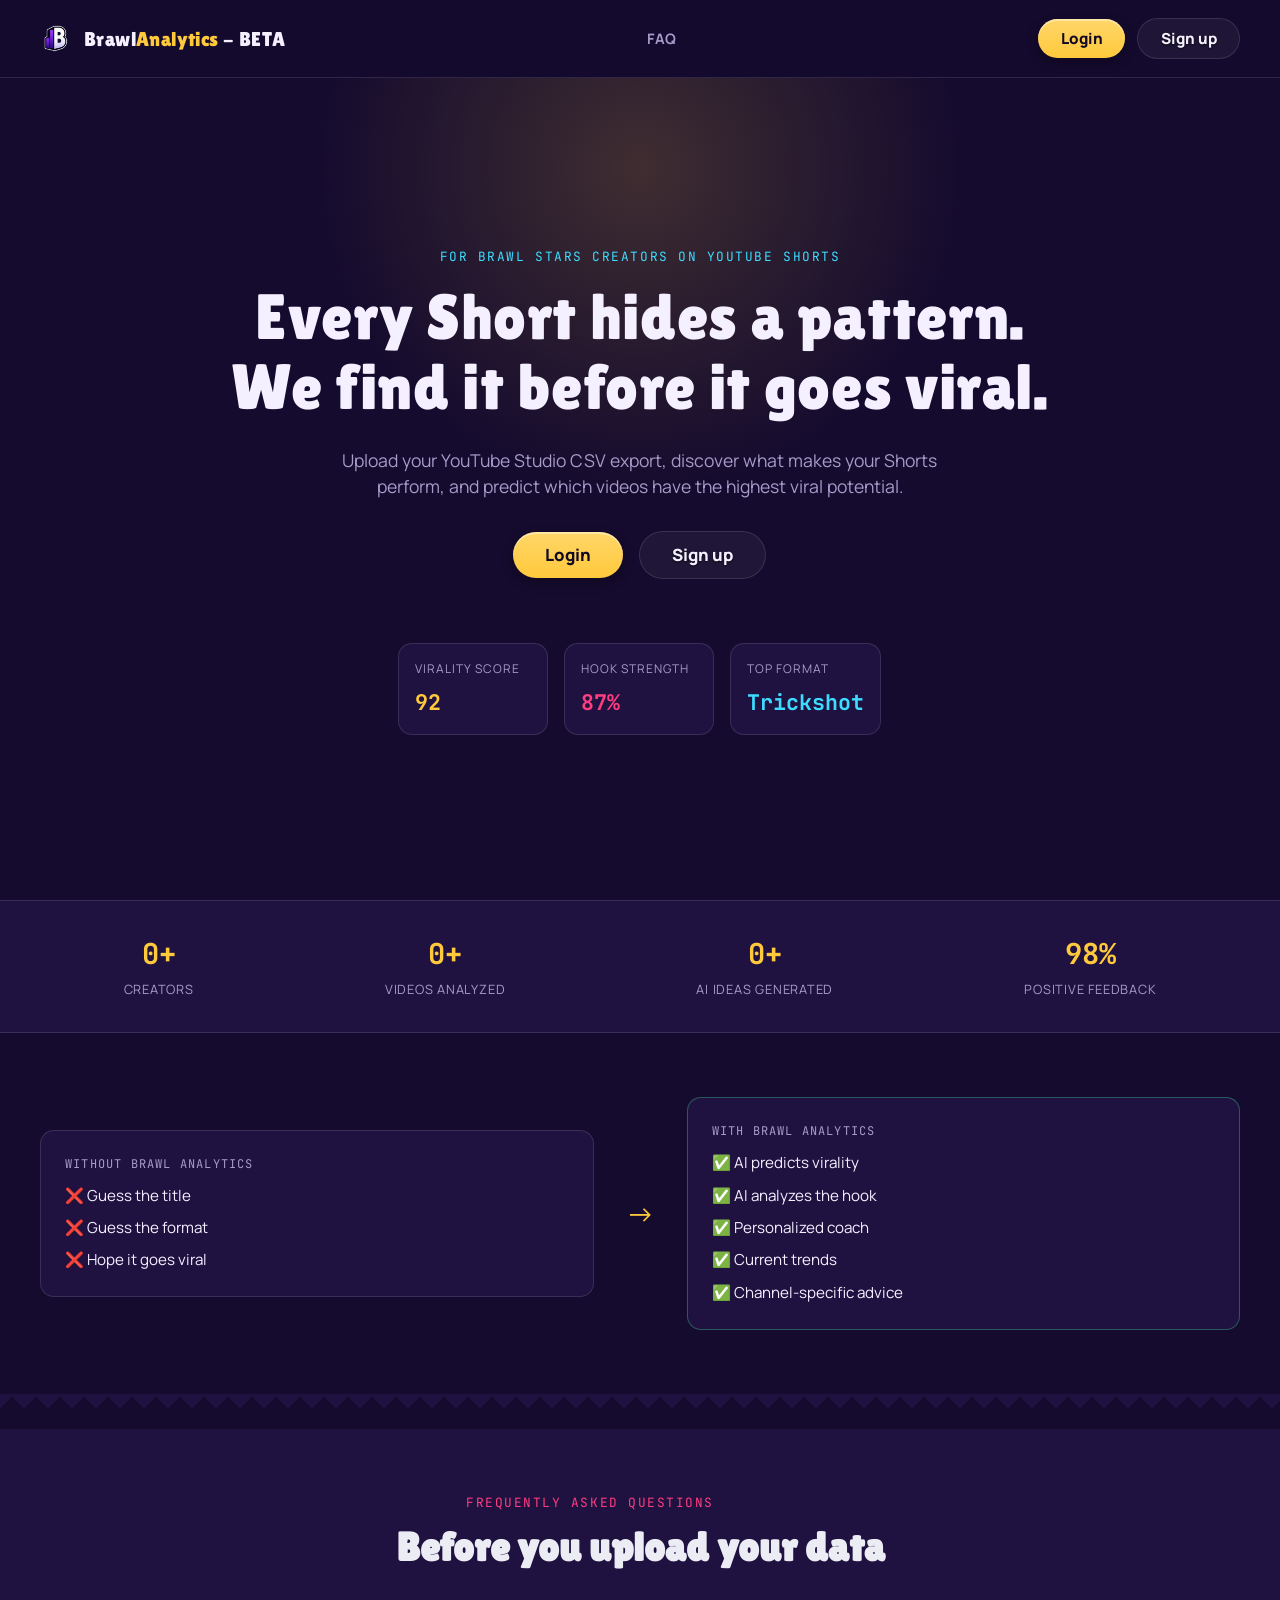
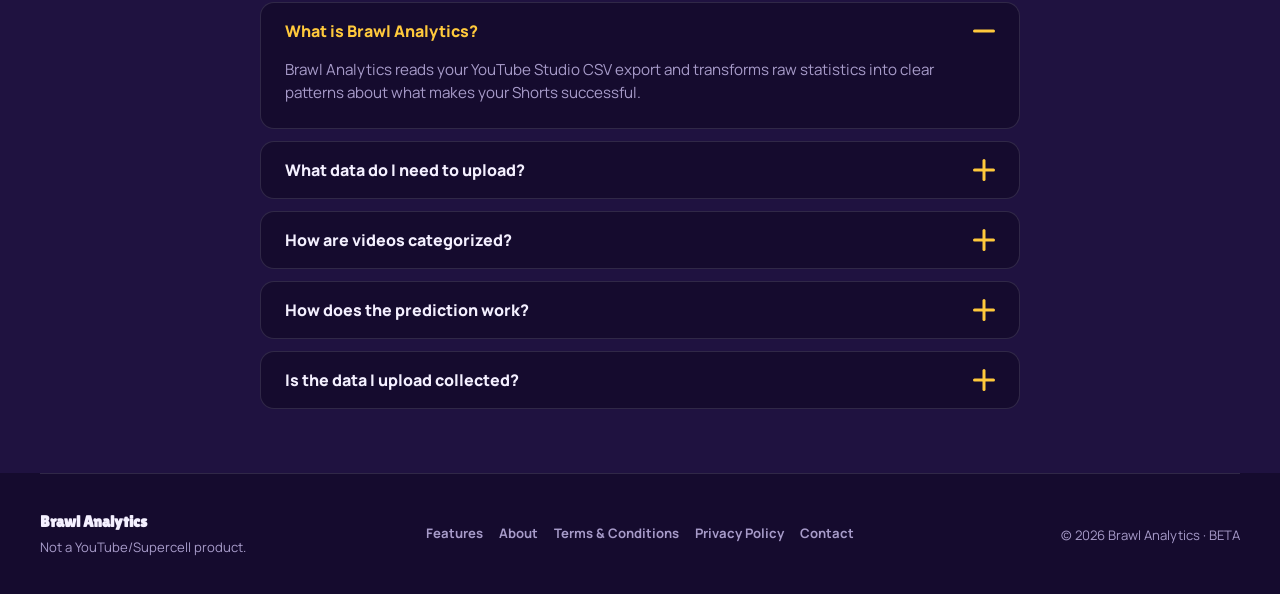
==== index.html @ 355b4fce "Social" ====
<!DOCTYPE html>
<html lang="en">
<head>
    <meta charset="UTF-8">
    <meta name="viewport" content="width=device-width, initial-scale=1.0">
    <title>Brawl Analytics — AI Virality Predictor for Brawl Stars YouTube Shorts</title>
    <meta name="description" content="Upload your YouTube Studio CSV and let AI predict which Brawl Stars Shorts will go viral, detect your best formats, analyze hooks, optimize titles, and generate new video ideas.">
    <link rel="canonical" href="https://brawl-analytics-official.vercel.app/">
    <link rel="icon" href="assets/favicon.ico" type="image/x-icon">

    <!-- Open Graph -->
    <meta property="og:type" content="website">
    <meta property="og:url" content="https://brawl-analytics-official.vercel.app/">
    <meta property="og:title" content="Brawl Analytics">
    <meta property="og:description" content="AI-powered analytics and predictions for Brawl Stars YouTube Shorts creators.">
    <meta property="og:image" content="https://brawl-analytics-official.vercel.app/og-image.png">
    <meta property="og:image:width" content="1200">
    <meta property="og:image:height" content="675">

    <!-- Twitter / X -->
    <meta name="twitter:card" content="summary_large_image">
    <meta name="twitter:title" content="Brawl Analytics">
    <meta name="twitter:description" content="AI-powered analytics and predictions for Brawl Stars YouTube Shorts creators.">
    <meta name="twitter:image" content="https://brawl-analytics-official.vercel.app/og-image.png">
    
    <link rel="preconnect" href="https://fonts.googleapis.com">
    <link rel="preconnect" href="https://fonts.gstatic.com" crossorigin>
    <link href="https://fonts.googleapis.com/css2?family=Lilita+One&family=Manrope:wght@400;500;700;800&family=JetBrains+Mono:wght@500;700&display=swap" rel="stylesheet">
    <link rel="stylesheet" href="css/css_variables.css">
    <link rel="stylesheet" href="css/css_reset.css">
    <link rel="stylesheet" href="css/css_layout.css">
    <link rel="stylesheet" href="css/css_buttons.css">
    <link rel="stylesheet" href="css/css_navbar.css">
    <link rel="stylesheet" href="css/css_landing.css">
    <link rel="stylesheet" href="css/css_cards.css">
    <link rel="stylesheet" href="css/css_faq.css">
    <link rel="stylesheet" href="css/css_dashboard.css">
    <link rel="stylesheet" href="css/css_animations.css">
    <link rel="stylesheet" href="css/css_responsive.css">
    <link rel="stylesheet" href="css/css_analysis.css">
    <link rel="stylesheet" href="css/css_subscription.css">
    <link rel="stylesheet" href="css/css_auth.css">
    <link rel="stylesheet" href="css/css_video_analysis.css">

    <script type="application/ld+json">
    {
      "@context": "https://schema.org",
      "@type": "SoftwareApplication",
      "name": "Brawl Analytics",
      "applicationCategory": "BusinessApplication",
      "operatingSystem": "Web",
      "url": "https://brawl-analytics-official.vercel.app/",
      "image": "https://brawl-analytics-official.vercel.app/favicon.ico",
      "description": "AI-powered analytics platform for Brawl Stars YouTube Shorts creators. Predicts viral Shorts, detects content formats, analyzes hooks, optimizes titles, and generates video ideas from YouTube Studio CSV data.",
      "offers": [
        { "@type": "Offer", "name": "Free", "price": "0", "priceCurrency": "EUR" },
        { "@type": "Offer", "name": "Pro", "price": "6.99", "priceCurrency": "EUR" }
      ]
    }
    </script>

    <script type="application/ld+json">
    {
      "@context": "https://schema.org",
      "@type": "FAQPage",
      "mainEntity": [
        {
          "@type": "Question",
          "name": "What is Brawl Analytics?",
          "acceptedAnswer": { "@type": "Answer", "text": "Brawl Analytics reads your YouTube Studio CSV export and transforms raw statistics into clear patterns about what makes your Shorts successful." }
        },
        {
          "@type": "Question",
          "name": "What data do I need to upload?",
          "acceptedAnswer": { "@type": "Answer", "text": "You only need the CSV export from YouTube Studio. No account connection is required." }
        },
        {
          "@type": "Question",
          "name": "How are videos categorized?",
          "acceptedAnswer": { "@type": "Answer", "text": "Videos are grouped by format so you can compare similar Shorts and understand what works best." }
        },
        {
          "@type": "Question",
          "name": "How does the prediction work?",
          "acceptedAnswer": { "@type": "Answer", "text": "The system analyses previous performance, retention signals and content patterns to estimate viral potential." }
        },
        {
          "@type": "Question",
          "name": "Is the data I upload collected?",
          "acceptedAnswer": { "@type": "Answer", "text": "Yes. The data you upload is securely stored and used only to provide the features of Brawl Analytics. It is never sold or shared with third parties for marketing purposes." }
        }
      ]
    }
    </script>
</head>
<body>
    <header id="navbar" class="navbar"></header>
    <main class="app-root">

        <!-- ==========================================================
             LANDING — contenuto statico (non caricato via fetch/JS)
             per essere visibile ai crawler senza eseguire JavaScript.
             js_router.js non lo sovrascrive più (homeLoaded = true).
        ========================================================== -->
        <section id="landing-screen" class="screen">

            <section class="hero">
                <div class="hero-burst" aria-hidden="true"></div>
                <div class="hero-content">
                    <p class="hero-eyebrow">For Brawl Stars creators on YouTube Shorts</p>
                    <h1 class="hero-title">Every Short hides a pattern.<br>We find it before it goes viral.</h1>
                    <p class="hero-description">Upload your YouTube Studio CSV export, discover what makes your Shorts perform, and predict which videos have the highest viral potential.</p>

                    <div class="hero-actions">
                        <button class="btn btn-primary btn-lg" data-action="login">Login</button>
                        <button class="btn btn-outline btn-lg" data-action="signup">Sign up</button>
                    </div>

                    <div class="hero-stats">
                        <div class="stat-chip"><span class="stat-chip-label">Virality Score</span><span class="stat-chip-value">92</span></div>
                        <div class="stat-chip accent"><span class="stat-chip-label">Hook Strength</span><span class="stat-chip-value">87%</span></div>
                        <div class="stat-chip blue"><span class="stat-chip-label">Top Format</span><span class="stat-chip-value">Trickshot</span></div>
                    </div>
                </div>
            </section>

            <section class="stats-bar">
                <div class="stats-bar__inner">
                    <div class="stat-mini"><strong id="stat-creators">0+</strong><span>Creators</span></div>
                    <div class="stat-mini"><strong id="stat-videos">0+</strong><span>Videos analyzed</span></div>
                    <div class="stat-mini"><strong id="stat-ideas">0+</strong><span>AI ideas generated</span></div>
                    <div class="stat-mini"><strong id="stat-feedback">98%</strong><span>Positive feedback</span></div>
                </div>
            </section>

            <section class="before-after">
                <div class="ba-col ba-without">
                    <span class="ba-label">Without Brawl Analytics</span>
                    <ul><li>❌ Guess the title</li><li>❌ Guess the format</li><li>❌ Hope it goes viral</li></ul>
                </div>
                <div class="ba-arrow">→</div>
                <div class="ba-col ba-with">
                    <span class="ba-label">With Brawl Analytics</span>
                    <ul><li>✅ AI predicts virality</li><li>✅ AI analyzes the hook</li><li>✅ Personalized coach</li><li>✅ Current trends</li><li>✅ Channel-specific advice</li></ul>
                </div>
            </section>

            <div class="torn-divider"></div>

            <section class="faq" id="faq">
                <div class="faq-header">
                    <p class="section-eyebrow">Frequently asked questions</p>
                    <h2 class="section-title">Before you upload your data</h2>
                </div>

                <div class="faq-list">
                    <details class="faq-item" open>
                        <summary><span>What is Brawl Analytics?</span><span class="faq-icon"></span></summary>
                        <p class="faq-answer">Brawl Analytics reads your YouTube Studio CSV export and transforms raw statistics into clear patterns about what makes your Shorts successful.</p>
                    </details>

                    <details class="faq-item">
                        <summary><span>What data do I need to upload?</span><span class="faq-icon"></span></summary>
                        <p class="faq-answer">You only need the CSV export from YouTube Studio. No account connection is required. If you need a tutorial on uploading CSV, <a href="tutorials/upload-csv.html" target="_blank" rel="noopener">click here</a>.</p>
                    </details>

                    <details class="faq-item">
                        <summary><span>How are videos categorized?</span><span class="faq-icon"></span></summary>
                        <p class="faq-answer">Videos are grouped by format so you can compare similar Shorts and understand what works best.</p>
                    </details>

                    <details class="faq-item">
                        <summary><span>How does the prediction work?</span><span class="faq-icon"></span></summary>
                        <p class="faq-answer">The system analyses previous performance, retention signals and content patterns to estimate viral potential.</p>
                    </details>

                    <details class="faq-item">
                        <summary><span>Is the data I upload collected?</span><span class="faq-icon"></span></summary>
                        <p class="faq-answer">Yes. The data you upload is securely stored and used only to provide the features of Brawl Analytics, such as channel analytics, AI-powered predictions, and personalized recommendations. <strong>Your data is never sold or shared with third parties for marketing purposes.</strong> For more information, please read our <a href="legal/privacy.html" target="_blank" rel="noopener">Privacy Policy</a>.</p>
                    </details>
                </div>
            </section>

            <footer class="site-footer">
                <div class="site-footer__brand">
                    <strong>Brawl Analytics</strong>
                    <p>Not a YouTube/Supercell product.</p>
                </div>
                <nav class="site-footer__links" aria-label="Footer navigation">
                    <a href="features.html">Features</a>
                    <a href="about.html">About</a>
                    <a href="legal/terms.html" target="_blank" rel="noopener">Terms & Conditions</a>
                    <a href="legal/privacy.html" target="_blank" rel="noopener">Privacy Policy</a>
                    <a href="https://mail.google.com/mail/?view=cm&fs=1&to=angeskicollab10@gmail.com" target="_blank" rel="noopener">Contact</a>
                </nav>
                <p class="site-footer__legal">© 2026 Brawl Analytics · BETA</p>
            </footer>

        </section>

        <section id="app-screen" class="screen" hidden></section>
        <section id="analysis-screen" class="screen" hidden></section>
    </main>
    <div id="toast-container"></div>
    <script type="module" src="js/js_app.js"></script>
</body>
</html>
---- css/css_variables.css ----
/* ==========================================================
   BRAWL ANALYTICS
   Design Tokens
========================================================== */

:root{

    /*-------------------------------------------------------
      COLORS
    -------------------------------------------------------*/

    --color-background:#150B2E;

    --color-surface:#1F1240;

    --color-surface-light:#2A1856;

    --color-primary:#FFC93C;

    --color-primary-hover:#FFD668;

    --color-secondary:#3DDCFF;

    --color-accent:#FF3D7F;

    --color-success:#3EDC9A;

    --color-danger:#FF5470;

    --color-text:#F4F0FF;

    --color-text-muted:#A79BC9;

    --color-text-faded:rgba(167,155,201,.55);

    --color-border:rgba(244,240,255,.12);



    /*-------------------------------------------------------
      TYPOGRAPHY
    -------------------------------------------------------*/

    --font-display:'Lilita One',sans-serif;

    --font-body:'Manrope',sans-serif;

    --font-mono:'JetBrains Mono',monospace;



    /*-------------------------------------------------------
      FONT SIZES
    -------------------------------------------------------*/

    --text-xs:.75rem;

    --text-sm:.875rem;

    --text-md:1rem;

    --text-lg:1.125rem;

    --text-xl:1.35rem;

    --text-2xl:2rem;

    --text-hero:clamp(2.4rem,6vw,4rem);



    /*-------------------------------------------------------
      SPACING
    -------------------------------------------------------*/

    --space-1:.25rem;

    --space-2:.5rem;

    --space-3:.75rem;

    --space-4:1rem;

    --space-5:1.5rem;

    --space-6:2rem;

    --space-7:3rem;

    --space-8:4rem;



    /*-------------------------------------------------------
      BORDER RADIUS
    -------------------------------------------------------*/

    --radius-sm:8px;

    --radius-md:14px;

    --radius-lg:22px;

    --radius-round:999px;



    /*-------------------------------------------------------
      SHADOWS
    -------------------------------------------------------*/

    --shadow-button:0 4px 0 #C9962A;

    --shadow-card:0 12px 28px rgba(0,0,0,.25);

    --shadow-floating:0 20px 50px rgba(0,0,0,.35);



    /*-------------------------------------------------------
      BORDERS
    -------------------------------------------------------*/

    --border:1px solid var(--color-border);



    /*-------------------------------------------------------
      TRANSITIONS
    -------------------------------------------------------*/

    --transition-fast:.15s ease;

    --transition:.25s ease;

    --transition-slow:.4s ease;



    /*-------------------------------------------------------
      NAVBAR
    -------------------------------------------------------*/

    --navbar-height:78px;



    /*-------------------------------------------------------
      CONTAINER
    -------------------------------------------------------*/

    --container:1200px;



    /*-------------------------------------------------------
      Z INDEX
    -------------------------------------------------------*/

    --z-navbar:100;

    --z-overlay:500;

    --z-modal:1000;

}
---- css/css_layout.css ----
/* ==========================================================
   BRAWL ANALYTICS
   Layout
========================================================== */

/* ==========================================================
   PAGE
========================================================== */

body{
    display:flex;
    flex-direction:column;
}

main{
    flex:1;
}


/* ==========================================================
   CONTAINER
========================================================== */

.container{
    width:min(100% - 2rem,var(--container));
    margin-inline:auto;
}


/* ==========================================================
   SECTIONS
========================================================== */

.section{
    padding-block:var(--space-8);
}

.section-sm{
    padding-block:var(--space-6);
}

.section-lg{
    padding-block:6rem;
}


/* ==========================================================
   SCREENS
========================================================== */

.screen{

    min-height:calc(100vh - var(--navbar-height));

    animation:fadeIn .35s ease;

}

.screen[hidden]{

    display:none !important;

}


/* ==========================================================
   GRID
========================================================== */

.grid{
    display:grid;
}

.grid-2{
    display:grid;
    grid-template-columns:repeat(2,minmax(0,1fr));
    gap:var(--space-5);
}

.grid-3{
    display:grid;
    grid-template-columns:repeat(3,minmax(0,1fr));
    gap:var(--space-5);
}

.grid-auto{
    display:grid;
    grid-template-columns:repeat(auto-fit,minmax(240px,1fr));
    gap:var(--space-5);
}


/* ==========================================================
   FLEX
========================================================== */

.flex{
    display:flex;
}

.flex-column{
    display:flex;
    flex-direction:column;
}

.center{
    align-items:center;
}

.middle{
    justify-content:center;
}

.between{
    justify-content:space-between;
}

.around{
    justify-content:space-around;
}

.end{
    justify-content:flex-end;
}

.wrap{
    flex-wrap:wrap;
}


/* ==========================================================
   GAP
========================================================== */

.gap-1{gap:var(--space-1);}
.gap-2{gap:var(--space-2);}
.gap-3{gap:var(--space-3);}
.gap-4{gap:var(--space-4);}
.gap-5{gap:var(--space-5);}
.gap-6{gap:var(--space-6);}


/* ==========================================================
   WIDTH
========================================================== */

.w-100{
    width:100%;
}

.max-500{
    max-width:500px;
}

.max-700{
    max-width:700px;
}

.max-900{
    max-width:900px;
}


/* ==========================================================
   TEXT
========================================================== */

.text-center{
    text-align:center;
}

.text-right{
    text-align:right;
}


/* ==========================================================
   MARGIN
========================================================== */

.mt-1{margin-top:var(--space-1);}
.mt-2{margin-top:var(--space-2);}
.mt-3{margin-top:var(--space-3);}
.mt-4{margin-top:var(--space-4);}
.mt-5{margin-top:var(--space-5);}
.mt-6{margin-top:var(--space-6);}
.mt-7{margin-top:var(--space-7);}

.mb-1{margin-bottom:var(--space-1);}
.mb-2{margin-bottom:var(--space-2);}
.mb-3{margin-bottom:var(--space-3);}
.mb-4{margin-bottom:var(--space-4);}
.mb-5{margin-bottom:var(--space-5);}
.mb-6{margin-bottom:var(--space-6);}
.mb-7{margin-bottom:var(--space-7);}


/* ==========================================================
   PADDING
========================================================== */

.p-1{padding:var(--space-1);}
.p-2{padding:var(--space-2);}
.p-3{padding:var(--space-3);}
.p-4{padding:var(--space-4);}
.p-5{padding:var(--space-5);}
.p-6{padding:var(--space-6);}


/* ==========================================================
   DISPLAY
========================================================== */

.hidden{
    display:none !important;
}

.invisible{
    visibility:hidden;
}


/* ==========================================================
   ANIMATIONS
========================================================== */

@keyframes fadeIn{

    from{

        opacity:0;

        transform:translateY(8px);

    }

    to{

        opacity:1;

        transform:none;

    }

}
---- css/css_buttons.css ----
/* ==========================================================
   BRAWL ANALYTICS
   Buttons (Arcade/SaaS Style per sfondo Blu)
========================================================== */

.btn {
    display: inline-flex;
    align-items: center;
    justify-content: center;
    gap: var(--space-2);
    padding: 0.75rem 1.4rem;
    border-radius: var(--radius-round);
    font-family: var(--font-body);
    font-size: 0.95rem;
    font-weight: 800;
    line-height: 1;
    border: none;
    cursor: pointer;
    white-space: nowrap;
    transition: transform var(--transition-fast), background var(--transition-fast), box-shadow var(--transition-fast);
}

.btn:hover {
    transform: translateY(-2px) scale(1.02);
}

.btn:active {
    transform: translateY(1px) scale(0.98);
}

.btn:disabled {
    opacity: 0.5;
    cursor: not-allowed;
    transform: none !important;
}

/* --- PRIMARY (Giallo Brawl) --- */
.btn-primary {
    background: linear-gradient(180deg, var(--color-primary-hover) 0%, var(--color-primary) 100%);
    color: #120A24; /* Scuro profondo per far risaltare il testo sul giallo */
    box-shadow: inset 0 2px 0 rgba(255, 255, 255, 0.4), 0 4px 12px rgba(0, 0, 0, 0.3);
    font-weight: 800;
}

.btn-primary:hover {
    box-shadow: inset 0 2px 0 rgba(255, 255, 255, 0.5), 0 6px 18px rgba(255, 201, 60, 0.35);
}

/* --- SECONDARY (Cyan) --- */
.btn-secondary {
    background: linear-gradient(180deg, #62e5ff 0%, var(--color-secondary) 100%);
    color: #0A1224;
    box-shadow: inset 0 2px 0 rgba(255, 255, 255, 0.4), 0 4px 12px rgba(0, 0, 0, 0.3);
    font-weight: 800;
}

.btn-secondary:hover {
    box-shadow: inset 0 2px 0 rgba(255, 255, 255, 0.5), 0 6px 18px rgba(61, 220, 255, 0.35);
}

/* --- OUTLINE --- */
.btn-outline {
    background: rgba(255, 255, 255, 0.05);
    color: var(--color-text);
    border: 1px solid var(--color-border);
    backdrop-filter: blur(8px);
    text-shadow: 0 1px 2px rgba(0, 0, 0, 0.8);
}

.btn-outline:hover {
    background: rgba(255, 255, 255, 0.12);
    border-color: rgba(255, 255, 255, 0.25);
    color: var(--color-primary);
}

/* --- SIZES --- */
.btn-sm {
    padding: 0.45rem 1rem;
    font-size: 0.8rem;
}

.btn-lg {
    padding: 0.9rem 2rem;
    font-size: 1.05rem;
}
---- css/css_navbar.css ----
/* ==========================================================
   BRAWL ANALYTICS
   Global Navigation
========================================================== */


/* ==========================================================
   NAVBAR
========================================================== */

.navbar{

    position:sticky;

    top:0;

    z-index:var(--z-navbar);

    width:100%;

    height:var(--navbar-height);

    background:rgba(21,11,46,.88);

    backdrop-filter:blur(12px);

    border-bottom:var(--border);

}


/* ==========================================================
   INNER CONTAINER
========================================================== */

.navbar__inner{

    width:min(100% - 2rem,var(--container));

    height:100%;

    margin-inline:auto;

    display:flex;

    align-items:center;

    justify-content:space-between;

    gap:var(--space-5);

}


/* ==========================================================
   LOGO
========================================================== */

.logo{

    display:flex;

    align-items:center;

    gap:var(--space-3);

    flex-shrink:0;

}


.logo__mark{

    width:38px;

    height:38px;

    display:grid;

    place-items:center;

    background:var(--color-primary);

    color:var(--color-background);

    border-radius:var(--radius-sm);

    font-family:var(--font-display);

    font-size:1.3rem;

    transform:rotate(-6deg);

}


.logo__text{

    font-family:var(--font-display);

    font-size:1.25rem;

    letter-spacing:.02em;

}


.logo__text strong{

    color:var(--color-primary);

    font-weight:normal;

}


/* ==========================================================
   NAVIGATION LINKS
========================================================== */

.navlinks{

    display:flex;

    align-items:center;

    gap:var(--space-5);

}


.navlinks a,

.navlinks button{

    color:var(--color-text-muted);

    font-size:.9rem;

    font-weight:700;

    transition:color var(--transition-fast);

}


.navlinks a:hover,

.navlinks button:hover{

    color:var(--color-text);

}


/* ==========================================================
   ACTIONS
========================================================== */

.navbar__actions{

    display:flex;

    align-items:center;

    gap:var(--space-3);

}


/* ==========================================================
   APP MODE
========================================================== */

.navbar.app-mode .logo__mark{

    transform:rotate(0);

}


.navbar.app-mode .navlinks a,

.navbar.app-mode .navlinks button{

    font-size:.85rem;

}


/* ==========================================================
   MOBILE MENU BUTTON
========================================================== */

.menu-button{

    display:none;

    flex-direction:column;

    gap:5px;

    padding:8px;

}


.menu-button span{

    width:22px;

    height:2px;

    display:block;

    background:var(--color-text);

    border-radius:10px;

}


/* ==========================================================
   MOBILE
========================================================== */

@media(max-width:780px){

    .navbar__inner{

        gap:var(--space-3);

        padding-block:var(--space-2);

        height:auto;

        min-height:var(--navbar-height);

    }

    .navlinks{

        display:none;

        position:absolute;

        top:var(--navbar-height);

        left:0;

        width:100%;

        padding:var(--space-5);

        flex-direction:column;

        background:var(--color-surface);

        border-bottom:var(--border);

    }

    .navlinks.open{

        display:flex;

    }

    .menu-button{

        display:flex;

    }

    .logo__text{

        font-size:1rem;

    }

    .navbar__actions{

        gap:var(--space-2);

    }

}
---- css/css_landing.css ----
/* ==========================================================
   BRAWL ANALYTICS
   Landing Page
========================================================== */


/* ==========================================================
   HERO
========================================================== */

.hero{

    position:relative;

    min-height:calc(100vh - var(--navbar-height));

    display:flex;

    flex-direction:column;

    justify-content:center;

    align-items:center;

    text-align:center;

    overflow:hidden;

    padding-block:var(--space-8);

}


/* ==========================================================
   BACKGROUND BURST
========================================================== */

.hero::before{

    content:"";

    position:absolute;

    top:-260px;

    left:50%;

    transform:translateX(-50%);

    width:700px;

    height:700px;

    background:

        radial-gradient(
            circle,
            rgba(255,201,60,.18),
            transparent 65%
        );

    pointer-events:none;

}


/* ==========================================================
   CONTENT
========================================================== */

.hero-content{

    position:relative;

    z-index:1;

    max-width:900px;

}



/* ==========================================================
   EYEBROW
========================================================== */

.hero-eyebrow{

    display:inline-block;

    margin-bottom:var(--space-4);

    color:var(--color-secondary);

    font-family:var(--font-mono);

    font-size:.8rem;

    letter-spacing:.12em;

    text-transform:uppercase;

}



/* ==========================================================
   TITLE
========================================================== */

.hero-title{

    font-family:var(--font-display);

    font-size:var(--text-hero);

    line-height:1.1;

    letter-spacing:.01em;

    margin-bottom:var(--space-5);

}


.hero-title span{

    color:var(--color-primary);

}



/* ==========================================================
   DESCRIPTION
========================================================== */

.hero-description{

    max-width:620px;

    margin-inline:auto;

    color:var(--color-text-muted);

    font-size:1.1rem;

    margin-bottom:var(--space-6);

}



/* ==========================================================
   ACTIONS
========================================================== */

.hero-actions{

    display:flex;

    justify-content:center;

    align-items:center;

    flex-wrap:wrap;

    gap:var(--space-4);

    margin-bottom:var(--space-8);

}



/* ==========================================================
   STATS
========================================================== */

.hero-stats{

    display:flex;

    justify-content:center;

    flex-wrap:wrap;

    gap:var(--space-4);

}



/* ==========================================================
   STAT CARD
========================================================== */

.stat-chip{

    min-width:150px;

    padding:var(--space-4);

    background:var(--color-surface);

    border:1px solid var(--color-border);

    border-radius:var(--radius-md);

    text-align:left;

}


.stat-chip-label{

    display:block;

    color:var(--color-text-muted);

    font-size:.75rem;

    text-transform:uppercase;

    letter-spacing:.08em;

    margin-bottom:var(--space-2);

}



.stat-chip-value{

    display:block;

    color:var(--color-primary);

    font-family:var(--font-mono);

    font-weight:700;

    font-size:1.35rem;

}



/* Variante */

.stat-chip.accent .stat-chip-value{

    color:var(--color-accent);

}


.stat-chip.blue .stat-chip-value{

    color:var(--color-secondary);

}



/* ==========================================================
   TORN DIVIDER
========================================================== */

.torn-divider{

    height:35px;

    width:100%;

    background:

    linear-gradient(
        135deg,
        var(--color-surface) 25%,
        transparent 25%
    ) 0 0,

    linear-gradient(
        225deg,
        var(--color-surface) 25%,
        transparent 25%
    ) 0 0;

    background-size:24px 35px;

}


.stats-bar{border-top:var(--border);border-bottom:var(--border);background:var(--color-surface);padding-block:var(--space-6)}
.stats-bar__inner{width:min(100% - 2rem,var(--container));margin-inline:auto;display:flex;justify-content:space-around;flex-wrap:wrap;gap:var(--space-5)}
.stat-mini{text-align:center}
.stat-mini strong{display:block;font-family:var(--font-mono);font-size:1.8rem;color:var(--color-primary)}
.stat-mini span{font-size:.8rem;color:var(--color-text-muted);text-transform:uppercase;letter-spacing:.06em}

.before-after{width:min(100% - 2rem,var(--container));margin:var(--space-8) auto;display:grid;grid-template-columns:1fr auto 1fr;gap:var(--space-6);align-items:center}
.ba-col{background:var(--color-surface);border:var(--border);border-radius:var(--radius-md);padding:var(--space-5)}
.ba-with{border-color:rgba(62,220,154,.35)}
.ba-label{display:block;font-family:var(--font-mono);font-size:.75rem;text-transform:uppercase;letter-spacing:.1em;color:var(--color-text-muted);margin-bottom:var(--space-3)}
.ba-col ul{display:flex;flex-direction:column;gap:.6rem;font-size:.95rem}
.ba-arrow{font-size:1.8rem;color:var(--color-primary)}
@media(max-width:700px){.before-after{grid-template-columns:1fr}.ba-arrow{transform:rotate(90deg);justify-self:center}}



/* ==========================================================
   LOGIN TRANSITION
========================================================== */

.hero.transition-out{

    animation:

        heroOut .35s forwards;

}



@keyframes heroOut{

    from{

        opacity:1;

        transform:none;

    }


    to{

        opacity:0;

        transform:translateY(-20px);

    }

}
/* ==========================================================
   LANDING FOOTER
========================================================== */

.site-footer{

    width:min(100% - 2rem,var(--container));

    margin:0 auto;

    padding:2.25rem 0;

    border-top:var(--border);

    display:grid;

    grid-template-columns:1fr auto 1fr;

    gap:var(--space-5);

    align-items:center;

    color:var(--color-text-muted);

    font-size:.82rem;

}


.site-footer__brand strong{

    display:block;

    color:var(--color-text);

    font-family:var(--font-display);

    font-size:1rem;

}


.site-footer__brand p,
.site-footer__legal{

    margin:.25rem 0 0;

}


.site-footer__links{

    display:flex;

    gap:var(--space-4);

}


.site-footer__links a{

    color:var(--color-text-muted);

    font-weight:700;

}


.site-footer__links a:hover{

    color:var(--color-primary);

}


.site-footer__legal{

    text-align:right;

}


@media(max-width:680px){

    .site-footer{

        grid-template-columns:1fr;

        text-align:center;

    }

    .site-footer__links{

        justify-content:center;

    }

    .site-footer__legal{

        text-align:center;

    }

}
---- css/css_cards.css ----
/* ==========================================================
   BRAWL ANALYTICS
   Cards & Components
========================================================== */


/* ==========================================================
   BASE CARD
========================================================== */

.card{

    background:var(--color-surface);

    border:var(--border);

    border-radius:var(--radius-md);

    padding:var(--space-5);

}



/* ==========================================================
   PANEL
========================================================== */

.panel{

    background:linear-gradient(145deg, rgba(31,18,64,.95), rgba(22,13,47,.95));

    border:1px solid rgba(255,255,255,.08);

    border-radius:var(--radius-md);

    padding:clamp(1.25rem, 2.2vw, 1.8rem);

    margin-bottom:var(--space-5);

    box-shadow:var(--shadow-card);

}



.panel-title{

    font-family:var(--font-display);

    font-size:clamp(1.2rem, 2vw, 1.5rem);

    margin-bottom:var(--space-2);

}



.panel-subtitle{

    color:var(--color-text-muted);

    font-size:.95rem;

    margin-bottom:var(--space-5);

}



/* ==========================================================
   STAT CARDS
========================================================== */

.stat-grid{

    display:grid;

    grid-template-columns:
        repeat(auto-fit,minmax(150px,1fr));

    gap:var(--space-4);

}



.stat-card{

    background:linear-gradient(145deg, rgba(42,24,86,.95), rgba(32,17,65,.95));

    border:1px solid rgba(255,255,255,.08);

    border-radius:var(--radius-sm);

    padding:var(--space-4);

    box-shadow:inset 0 1px 0 rgba(255,255,255,.04);

}



.stat-value{

    font-family:var(--font-mono);

    font-size:1.4rem;

    font-weight:700;

    color:var(--color-primary);

}



.stat-label{

    margin-top:var(--space-1);

    color:var(--color-text-muted);

    font-size:.8rem;

}



/* ==========================================================
   SCORE CARD
========================================================== */

.score-card{

    display:flex;

    align-items:center;

    gap:var(--space-5);

    flex-wrap:wrap;

}



.score-number{

    font-family:var(--font-mono);

    font-size:4rem;

    font-weight:700;

    line-height:1;

}



.score-description{

    color:var(--color-text-muted);

    max-width:450px;

}



/* ==========================================================
   BADGE
========================================================== */

.badge{

    display:inline-flex;

    align-items:center;

    padding:.25rem .8rem;

    border-radius:var(--radius-round);

    font-size:.75rem;

    font-weight:800;

}



.badge-success{

    background:rgba(62,220,154,.15);

    color:var(--color-success);

}


.badge-danger{

    background:rgba(255,84,112,.15);

    color:var(--color-danger);

}


.badge-primary{

    background:rgba(255,201,60,.15);

    color:var(--color-primary);

}



/* ==========================================================
   IDEA CARD
========================================================== */

.idea-card{

    background:var(--color-surface-light);

    border:1px solid var(--color-border);

    border-radius:var(--radius-md);

    padding:var(--space-4);

    cursor:pointer;

    transition:
        border-color var(--transition-fast),
        transform var(--transition-fast);

}



.idea-card:hover{

    border-color:var(--color-accent);

    transform:translateY(-3px);

}



.idea-header{

    display:flex;

    align-items:center;

    justify-content:space-between;

    gap:var(--space-3);

}



.idea-title{

    font-family:var(--font-display);

    font-size:1.15rem;

}



.idea-score{

    font-family:var(--font-mono);

    font-weight:700;

    color:var(--color-primary);

}



.idea-body{

    margin-top:var(--space-4);

    padding-top:var(--space-4);

    border-top:1px solid var(--color-border);

}



/* ==========================================================
   BANNER
========================================================== */

.banner{

    background:

    linear-gradient(
        135deg,
        rgba(61,220,255,.12),
        rgba(255,201,60,.08)
    );

    border:1px solid rgba(61,220,255,.3);

    border-radius:var(--radius-md);

    padding:var(--space-4);

    color:var(--color-text-muted);

}



.banner strong{

    color:var(--color-text);

}



/* ==========================================================
   CHIP
========================================================== */

.chip{

    display:inline-flex;

    align-items:center;

    gap:var(--space-2);

    padding:.3rem .8rem;

    border-radius:var(--radius-round);

    background:var(--color-surface-light);

    border:1px solid var(--color-border);

    color:var(--color-text-muted);

    font-size:.8rem;

    font-weight:700;

}



.chip-close{

    color:var(--color-text-faded);

    cursor:pointer;

}



.chip-close:hover{

    color:var(--color-danger);

}



/* ==========================================================
   EMPTY STATE
========================================================== */

.empty{

    padding:var(--space-6);

    text-align:center;

    border:1px dashed var(--color-border);

    border-radius:var(--radius-md);

    color:var(--color-text-muted);

}



.empty strong{

    color:var(--color-text);

}



/* ==========================================================
   DROPZONE
========================================================== */

.dropzone{

    display:flex;

    align-items:center;

    gap:var(--space-4);

    padding:var(--space-5);

    border:2px dashed var(--color-border);

    border-radius:var(--radius-md);

    cursor:pointer;

    transition:

        border-color var(--transition-fast),

        background var(--transition-fast);

}



.dropzone:hover,

.dropzone.active{

    border-color:var(--color-secondary);

    background:rgba(61,220,255,.06);

}



.dropzone-icon{

    font-size:2rem;

    color:var(--color-secondary);

}



/* ==========================================================
   TOAST
========================================================== */

.toast{

    position:fixed;

    left:50%;

    bottom:20px;

    transform:translateX(-50%);

    background:var(--color-surface-light);

    border:1px solid var(--color-secondary);

    color:var(--color-text);

    padding:.7rem 1.5rem;

    border-radius:var(--radius-round);

    box-shadow:var(--shadow-floating);

    z-index:var(--z-overlay);

}
---- css/css_faq.css ----
/* ==========================================================
   BRAWL ANALYTICS
   FAQ Section
========================================================== */


/* ==========================================================
   FAQ SECTION
========================================================== */

.faq{

    background:var(--color-surface);

    padding-block:var(--space-8);

}



.faq-header{

    max-width:700px;

    margin-inline:auto;

    text-align:center;

    margin-bottom:var(--space-6);

}



/* ==========================================================
   EYEBROW
========================================================== */

.section-eyebrow{

    font-family:var(--font-mono);

    font-size:.8rem;

    text-transform:uppercase;

    letter-spacing:.12em;

    color:var(--color-accent);

    margin-bottom:var(--space-3);

}



/* ==========================================================
   TITLE
========================================================== */

.section-title{

    font-family:var(--font-display);

    font-size:clamp(1.8rem,4vw,2.5rem);

}



/* ==========================================================
   FAQ LIST
========================================================== */

.faq-list{

    max-width:760px;

    margin-inline:auto;

    display:flex;

    flex-direction:column;

    gap:var(--space-3);

}



/* ==========================================================
   FAQ ITEM
========================================================== */

.faq-item{

    background:var(--color-background);

    border:1px solid var(--color-border);

    border-radius:var(--radius-md);

    padding-inline:var(--space-5);

    overflow:hidden;

}



/* ==========================================================
   SUMMARY
========================================================== */

.faq-item summary{

    display:flex;

    align-items:center;

    justify-content:space-between;

    gap:var(--space-4);

    padding-block:var(--space-4);

    cursor:pointer;

    font-weight:800;

    list-style:none;

}



.faq-item summary::-webkit-details-marker{

    display:none;

}



/* ==========================================================
   ICON
========================================================== */

.faq-icon{

    position:relative;

    width:22px;

    height:22px;

    flex-shrink:0;

}



.faq-icon::before,

.faq-icon::after{

    content:"";

    position:absolute;

    background:var(--color-primary);

    border-radius:2px;

}



.faq-icon::before{

    width:100%;

    height:3px;

    top:50%;

    transform:translateY(-50%);

}



.faq-icon::after{

    height:100%;

    width:3px;

    left:50%;

    transform:translateX(-50%);

    transition:

        transform var(--transition-fast),

        opacity var(--transition-fast);

}



/* ==========================================================
   OPEN STATE
========================================================== */

.faq-item[open] .faq-icon::after{

    opacity:0;

    transform:

        translateX(-50%)

        rotate(90deg);

}



.faq-item[open] summary{

    color:var(--color-primary);

}



/* ==========================================================
   ANSWER
========================================================== */

.faq-answer{

    color:var(--color-text-muted);

    font-size:.95rem;

    padding-bottom:var(--space-5);

    animation:faqOpen .25s ease;

}

.faq-answer a:hover {
    color: #FFD668;
    
}

@keyframes faqOpen{

    from{

        opacity:0;

        transform:translateY(-5px);

    }


    to{

        opacity:1;

        transform:none;

    }

}
---- css/css_dashboard.css ----
/* ==========================================================
   BRAWL ANALYTICS
   Dashboard Application
========================================================== */


/* ==========================================================
   APP SCREEN
========================================================== */

.app-screen{

    min-height:calc(100vh - var(--navbar-height));

    padding:clamp(1.25rem, 3vw, 2rem);

    padding-inline:clamp(1.25rem, 3.5vw, 2.75rem);

}



/* ==========================================================
   APP HEADER
========================================================== */

.app-header{

    display:flex;

    align-items:center;

    justify-content:space-between;

    gap:var(--space-4);

    flex-wrap:wrap;

    margin-bottom:var(--space-6);

    padding-inline:.35rem;

}



.app-title{

    font-family:var(--font-display);

    font-size:clamp(1.55rem, 2.8vw, 2.15rem);

    line-height:1.1;

    letter-spacing:-.02em;

}



.app-subtitle{

    color:var(--color-text-muted);

    font-size:.95rem;

    margin-top:.4rem;

    max-width:620px;

}



/* ==========================================================
   APP NAVIGATION TABS
========================================================== */

.app-tabs{

    display:flex;

    gap:var(--space-2);

    padding:.4rem;

    background:rgba(31,18,64,.65);

    border:1px solid rgba(255,255,255,.08);

    border-radius:var(--radius-round);

    overflow-x:auto;

    box-shadow:inset 0 1px 0 rgba(255,255,255,.05), 0 12px 28px rgba(0,0,0,.18);

    margin-bottom:var(--space-5);

    backdrop-filter:blur(10px);

}



.app-tab{

    padding:.7rem 1.1rem;

    border-radius:var(--radius-round);

    color:var(--color-text-muted);

    font-size:.88rem;

    font-weight:800;

    white-space:nowrap;

    transition:

        background var(--transition-fast),

        color var(--transition-fast),

        transform var(--transition-fast),

        box-shadow var(--transition-fast);

}



.app-tab:hover{

    color:var(--color-text);

    background:rgba(255,255,255,.06);

    transform:translateY(-1px);

}



.app-tab.active{

    background:linear-gradient(135deg, var(--color-primary), var(--color-primary-hover));

    color:var(--color-background);

    box-shadow:0 10px 22px rgba(255,201,60,.2);

}



.dashboard-section{

    padding-inline:.25rem;

    padding-block:var(--space-2);

}

/* ==========================================================
   PANEL HEADER
========================================================== */

.panel-header{

    display:flex;

    align-items:center;

    justify-content:space-between;

    gap:var(--space-4);

    margin-bottom:var(--space-5);

    flex-wrap:wrap;

}


/* ==========================================================
   UPLOAD AREA
========================================================== */

.upload-box{

    display:flex;

    align-items:center;

    justify-content:center;

    flex-direction:column;

    gap:var(--space-4);

    min-height:180px;

    text-align:center;

    background:var(--color-surface);

    border:2px dashed var(--color-border);

    border-radius:var(--radius-md);

    transition:

        border-color var(--transition-fast),

        background var(--transition-fast);

}



.upload-box:hover,

.upload-box.dragging{

    border-color:var(--color-secondary);

    background:rgba(61,220,255,.05);

}



.upload-icon{

    font-size:2.5rem;

    color:var(--color-secondary);

}



/* ==========================================================
   PROGRESS
========================================================== */

.progress{

    width:100%;

    height:7px;

    background:var(--color-surface-light);

    border-radius:var(--radius-round);

    overflow:hidden;

}



.progress-bar{

    height:100%;

    width:0;

    background:var(--color-secondary);

    transition:width .25s ease;

}



/* ==========================================================
   SCORE HERO
========================================================== */

.score-hero{

    display:flex;

    align-items:center;

    gap:var(--space-6);

    flex-wrap:wrap;

    background: linear-gradient(135deg, rgba(255,201,60,.08), rgba(255,201,60,.02));
    border: 1px solid rgba(255,201,60,.15);
    border-radius: var(--radius-md);
    padding: var(--space-5);
}



.score-value{

    font-family:var(--font-mono);

    font-size:4rem;

    font-weight:700;

    line-height:1;

    color:var(--color-primary);
    text-shadow: 0 0 30px rgba(255,201,60,.3);

}



.score-info{

    max-width:450px;

}



.score-info h2{

    font-size: 1.5rem;
    font-weight: 700;
    margin-bottom: 0.5rem;
    color: var(--color-text);

}



.score-info p{

    color:var(--color-text-muted);
    line-height: 1.6;

}



/* ==========================================================
   FORMAT PERFORMANCE BARS
========================================================== */

.format-row{

    display:grid;

    grid-template-columns:140px 1fr 120px;

    gap:var(--space-3);

    align-items:center;

    padding-block:var(--space-3);

    border-bottom:1px solid var(--color-border);

}



.format-row:last-child{

    border-bottom:none;

}



.format-name{

    font-family:var(--font-display);
    color: #B8BACB;
    font-weight: 600;

}



.bar{

    height:20px;

    background:var(--color-surface-light);

    border-radius:var(--radius-sm);

    overflow:hidden;

}



.bar-fill{

    height:100%;

    background:

    linear-gradient(
        90deg,
        var(--color-accent),
        var(--color-primary)
    );

    border-radius:inherit;

}



.format-value{

    text-align:right;

    font-family:var(--font-mono);

    color:var(--color-text-muted);

    font-size:.85rem;
    font-weight: 600;

}



/* ==========================================================
   AI PANEL
========================================================== */

.ai-panel{

    display:grid;
    gap:var(--space-3);
    padding:var(--space-4);
    margin-bottom:var(--space-4);
    border:1px solid rgba(255,255,255,.08);
    border-radius:var(--radius-md);
    background:rgba(255,255,255,.03);

}

.ai-toggle-row,
.ai-field{

    display:flex;
    flex-direction:column;
    gap:.4rem;
    color:var(--color-text-muted);
    font-size:.92rem;

}

.ai-toggle-row{

    flex-direction:row;
    align-items:center;
    gap:.65rem;

}

.ai-field input{

    border:1px solid var(--color-border);
    border-radius:var(--radius-sm);
    background:var(--color-background);
    color:var(--color-text);
    padding:.7rem .8rem;

}

.ai-chip-list{

    display:flex;
    flex-wrap:wrap;
    gap:.55rem;

}

.ai-chip{

    display:flex;
    align-items:center;
    gap:.5rem;
    padding:.45rem .7rem;
    border-radius:999px;
    background:rgba(255,201,60,.14);
    color:var(--color-primary);

}

.ai-chip button{

    border:none;
    background:transparent;
    color:inherit;
    cursor:pointer;
    font-size:1rem;

}

.ai-empty-state{

    color:var(--color-text-muted);
    font-size:.9rem;

}

/* ==========================================================
   RETENTION TIMELINE
========================================================== */

.timeline{

    position:relative;

    height:70px;

    background:var(--color-surface-light);

    border-radius:var(--radius-sm);

    overflow:hidden;

}



.timeline-hook{

    position:absolute;

    inset-block:0;

    left:0;

    width:20%;

    background:rgba(61,220,255,.15);

    border-right:1px dashed var(--color-secondary);

}



.timeline-bar{

    position:absolute;

    bottom:0;

    width:3px;

    background:var(--color-primary);

}



/* ==========================================================
   DATA TABLE
========================================================== */

.table-wrapper{

    width:100%;

    overflow:auto;

}



.data-table{

    width:100%;

    font-size:.85rem;

}



.data-table th{

    text-align:left;

    padding:.7rem;

    color:var(--color-text-muted);

    border-bottom:1px solid var(--color-border);

}



.data-table td{

    padding:.7rem;

    border-bottom:1px solid var(--color-border);

}



.data-table tr:last-child td{

    border-bottom:none;

}



/* ==========================================================
   IDEA GENERATOR
========================================================== */

.idea-list{

    display:flex;

    flex-direction:column;

    gap:var(--space-3);

}



/* ==========================================================
   FILTERS
========================================================== */

.filters{

    display:flex;

    align-items:center;

    gap:var(--space-3);

    flex-wrap:wrap;

}



.select{

    background:var(--color-surface-light);

    color:var(--color-text);

    border:1px solid var(--color-border);

    padding:.55rem .8rem;

    border-radius:var(--radius-sm);

}



/* ==========================================================
   APP EMPTY
========================================================== */

.app-empty{

    min-height:300px;

    display:flex;

    align-items:center;

    justify-content:center;

    text-align:center;

}

/* ==========================================================
   STAT CARDS
========================================================== */

.stat-grid{
    display: grid;
    grid-template-columns: repeat(auto-fit, minmax(180px, 1fr));
    gap: var(--space-4);
}

.stat-card{
    background: linear-gradient(145deg, rgba(255,255,255,.03), rgba(255,255,255,.01));
    border: 1px solid rgba(255,255,255,.08);
    border-radius: var(--radius-md);
    padding: var(--space-4);
    display: flex;
    flex-direction: column;
    align-items: center;
    text-align: center;
    transition: all var(--transition-fast);
}

.stat-card:hover{
    transform: translateY(-2px);
    border-color: rgba(255,201,60,.2);
    box-shadow: 0 8px 24px rgba(0,0,0,.15);
}

.stat-value{
    font-family: var(--font-mono);
    font-size: 1.8rem;
    font-weight: 700;
    color: var(--color-primary);
    margin-bottom: 0.5rem;
    line-height: 1;
}

.stat-label{
    font-size: 0.85rem;
    color: var(--color-text-muted);
    font-weight: 500;
}

/* ==========================================================
   BLOCKED STATES
========================================================== */

.video-analysis-blocked,
.ideas-blocked{
    display: flex;
    align-items: center;
    justify-content: center;
    min-height: 300px;
    background: linear-gradient(145deg, rgba(255,255,255,.02), rgba(255,255,255,.01));
    border: 1px solid rgba(255,255,255,.08);
    border-radius: var(--radius-md);
    margin-top: var(--space-4);
}

.blocked-content{
    text-align: center;
    padding: var(--space-6);
}

.blocked-icon{
    font-size: 3rem;
    margin-bottom: var(--space-4);
}

.blocked-content h3{
    font-size: 1.4rem;
    font-weight: 700;
    color: var(--color-text);
    margin-bottom: var(--space-3);
}

.blocked-content p{
    color: var(--color-text-muted);
    font-size: 0.95rem;
    line-height: 1.6;
    max-width: 400px;
    margin: 0 auto;
}


/* ==========================================================
   VIDEO ANALYSIS DEMO
   Scoped extension of the original dashboard.
========================================================== */

.video-analysis{margin-top:2.5rem;padding:3rem 0 .5rem;border-top:var(--border);color:var(--color-text)}
.video-analysis[hidden]{display:none}
.va-intro{max-width:42rem;text-align:center;margin:0 auto 2rem}
.va-eyebrow,.va-step,.video-analysis .va-metric>span,.va-channel>div>span,.va-end-grid aside>span{display:block;font-family:var(--font-mono);letter-spacing:.1em;font-size:.65rem;color:#b29dff}
.va-intro h2{font-size:clamp(1.9rem,4vw,2.8rem);letter-spacing:-.06em;line-height:1.1;margin:.8rem 0}
.va-intro p,.va-results-hero p{color:var(--color-text-muted);margin:0;font-size:.9rem}
.va-card,.va-metric,.va-insight,.va-end-grid aside,.va-faq,.va-channel{border:1px solid rgba(255,255,255,.1);border-radius:1.2rem;background:linear-gradient(145deg,rgba(34,28,61,.9),rgba(20,14,43,.95));box-shadow:0 1.25rem 3.75rem rgba(0,0,0,.16)}
.va-card{padding:2rem}.va-card h3{font-size:1.8rem;letter-spacing:-.05em;margin:.5rem 0 1.4rem}
.va-dropzone{min-height:15rem;border-radius:1rem;border:1px dashed rgba(183,166,255,.48);background:radial-gradient(circle at 50% 20%,rgba(131,93,243,.16),transparent 48%);display:flex;flex-direction:column;align-items:center;justify-content:center;cursor:pointer;transition:.22s}
.va-dropzone:hover,.va-dropzone.is-dragging{border-color:#b9a8ff;background:radial-gradient(circle at 50% 20%,rgba(131,93,243,.28),transparent 55%)}
.va-dropzone input{position:absolute;opacity:0;pointer-events:none}.va-dropzone strong{font-size:1rem;margin-top:.75rem}.va-dropzone small,.va-upload-progress small{font-size:.75rem;color:var(--color-text-muted)}
.va-upload-icon{display:grid;place-items:center;width:3.25rem;height:3.25rem;border-radius:1rem;background:#211c38;border:1px solid rgba(185,166,255,.4);font-size:1.55rem;color:#c8baff}.va-upload-progress{padding:1.1rem .25rem 0}.va-upload-progress>div{display:flex;justify-content:space-between;font-size:.75rem}.va-upload-progress p,.va-progress{margin:.65rem 0 .5rem;height:.38rem;border-radius:.5rem;background:#292a36;overflow:hidden}.va-upload-progress i,.va-progress i{display:block;width:0;height:100%;border-radius:inherit;background:linear-gradient(90deg,#8c6af4,#ca9dff);transition:width .4s ease}
.va-wizard-card{max-width:47rem;margin:auto}.va-wizard-top,.va-results-hero,.va-section-title{display:flex;justify-content:space-between;gap:1.25rem;align-items:flex-start}.va-dots{display:flex;gap:.4rem}.va-dots i{width:.44rem;height:.44rem;border-radius:.5rem;background:#383943;transition:.2s}.va-dots i.active{width:1.4rem;background:#a990ff}.va-question{padding-top:3rem;min-height:17rem;animation:va-in .35s both}.va-question h3{font-size:clamp(1.65rem,4vw,2.4rem);margin:.4rem 0}.va-question>p{color:var(--color-text-muted);font-size:.82rem;margin-bottom:1.7rem}.va-options,.va-formats{display:grid;gap:.55rem}.va-formats{grid-template-columns:repeat(2,1fr)}.va-options button,.va-formats button{padding:.9rem 1rem;border:1px solid rgba(255,255,255,.1);background:#1b1c27;color:#e9e8ed;border-radius:.75rem;text-align:left;font:600 .82rem var(--font-body);transition:.2s}.va-options button span{float:right}.va-options button:hover,.va-formats button:hover,.va-formats button.selected{transform:translateX(3px);border-color:#a990ff;background:#28223e}.va-question textarea{width:100%;min-height:9rem;resize:vertical;border-radius:.8rem;border:1px solid rgba(255,255,255,.1);background:#191a24;color:white;padding:1rem;font:.82rem var(--font-body);outline:0}.va-question textarea:focus{border-color:#aa94ff;box-shadow:0 0 0 3px rgba(169,144,255,.13)}.va-primary,.va-outline{margin-top:1rem;border:0;border-radius:.7rem;padding:.75rem 1rem;background:#f0eef6;color:#171520;font:800 .8rem var(--font-body)}.va-primary span{color:#7659d8;font-size:1rem}
.va-analysis{text-align:center;padding:1.75rem 1.25rem;max-width:39rem;margin:auto}.va-radar{width:5.5rem;height:5.5rem;border:1px solid rgba(178,154,255,.5);border-radius:50%;display:grid;place-items:center;margin:0 auto 1.45rem;position:relative;animation:va-pulse 2s infinite}.va-radar:before,.va-radar:after{content:"";position:absolute;inset:-.9rem;border:1px solid rgba(178,154,255,.2);border-radius:50%}.va-radar:after{inset:-1.75rem}.va-radar i{width:1.3rem;height:1.3rem;border-radius:50%;background:#a990ff;box-shadow:0 0 1.6rem #a990ff}.va-analysis h3{font-size:2.2rem;letter-spacing:-.06em;margin:.6rem 0}.va-analysis>p,.va-analysis>small{color:var(--color-text-muted);font-size:.8rem}.va-loading{letter-spacing:3px;animation:va-dots 1.2s steps(4,end) infinite}.va-analysis-list{margin:2.2rem 0 1.4rem;text-align:left;display:grid;gap:.5rem}.va-analysis-list div{color:#777986;font-size:.82rem}.va-analysis-list div:before{content:'○';margin-right:.55rem}.va-analysis-list div.done{color:#dedde5}.va-analysis-list div.done:before{content:'✓';color:#7ee8b0}
.va-results{animation:va-in .5s both}.va-results-hero{align-items:end;margin:0 0 1.8rem}.va-results-hero h3{font-size:clamp(2rem,4vw,3.1rem);line-height:1.08;letter-spacing:-.065em;margin:.55rem 0 .75rem}.va-results-hero em{font-style:normal;color:#f5a3d7}.va-outline{background:transparent;border:1px solid rgba(255,255,255,.22);color:#e9e8ed;white-space:nowrap}.va-score-grid{display:grid;grid-template-columns:1.15fr .85fr .9fr;gap:.8rem;margin-bottom:3.5rem}.va-metric{padding:1.35rem;min-height:12.8rem}.va-metric>strong{display:block;font-size:2.15rem;letter-spacing:-.06em;margin:1.7rem 0 .3rem}.va-score{background:linear-gradient(140deg,#352858,#181923 60%)}.va-score>strong{font-size:4.45rem;line-height:1}.va-score>strong small{font-size:.75rem;letter-spacing:0;color:#aaaab5}.va-score>i,.va-metric>i{display:block;font-style:normal;color:#7ee8b0;font-size:.7rem}.va-metric p{font-size:.69rem;color:var(--color-text-muted);margin:.85rem 0}.va-metric .va-progress{margin-top:1.25rem}.va-views strong b{color:#737480}.va-section-title{align-items:end;margin-bottom:1.1rem}.va-section-title h3{font-size:1.8rem;letter-spacing:-.05em;margin:.35rem 0 0}.va-section-title>p{color:var(--color-text-muted);font-size:.75rem;margin:0}.va-breakdown{display:grid;grid-template-columns:1fr 1fr;gap:.6rem;margin-bottom:3.4rem}.va-breakdown>div{border:1px solid rgba(255,255,255,.08);background:#171820;border-radius:.7rem;padding:.8rem}.va-breakdown p{display:flex;justify-content:space-between;font-size:.75rem;margin:0 0 .55rem}.va-breakdown strong{color:#cfbfff}.va-insights{display:grid;grid-template-columns:1fr 1fr 1fr;gap:.8rem;margin-bottom:3.4rem}.va-insight{padding:1.2rem}.va-insight>span{display:grid;place-items:center;width:2.05rem;height:2.05rem;border-radius:.6rem;background:#282939;color:#7ee8b0;font-weight:800}.va-insight h4{font-size:1.25rem;letter-spacing:-.04em;margin:.8rem 0}.va-insight ul{list-style:none;padding:0;margin:0}.va-insight li,.va-insight p{color:#c4c4ce;font-size:.7rem;margin:0 0 .55rem}.va-insight li:before{content:'✓';color:#7ee8b0;margin-right:.45rem}.va-insight.weak>span{color:#ffc875}.va-insight.weak li:before{content:'•';color:#ffc875}.va-insight.critical{border-color:rgba(255,144,153,.34);background:linear-gradient(150deg,rgba(94,36,45,.35),#191920)}.va-insight.critical>span{color:#ff9099;background:#40222b}.va-suggestions{display:grid;grid-template-columns:.85fr 1.15fr;gap:2.2rem;border:1px solid rgba(174,150,255,.27);background:linear-gradient(120deg,#302454,#191923 55%);border-radius:1.2rem;padding:1.9rem;margin-bottom:1.65rem}.va-suggestions h3{font-size:1.7rem;letter-spacing:-.05em;margin:.4rem 0}.va-suggestions p{font-size:.75rem;color:var(--color-text-muted)}.va-suggestions ol{list-style:none;margin:0;padding:0}.va-suggestions li{font-size:.75rem;padding:.7rem 0;border-bottom:1px solid rgba(255,255,255,.09)}.va-suggestions li:last-child{border:0}.va-suggestions li b{font:.65rem var(--font-mono);color:#b4a1ff;margin-right:.75rem}.va-channel{display:grid;grid-template-columns:auto 1fr auto;gap:1.1rem;align-items:center;padding:1.4rem;margin-bottom:3.4rem}.va-channel-mark{display:grid;place-items:center;width:2.9rem;height:2.9rem;border-radius:.9rem;background:linear-gradient(135deg,#b7a6ff,#815cf3);color:#161025;font-weight:800;font-size:1.5rem}.va-channel h3{font-size:1.65rem;letter-spacing:-.05em;margin:.3rem 0}.va-channel p{font-size:.75rem;color:var(--color-text-muted);margin:0;max-width:37rem}.va-channel>strong{font-size:1.5rem;letter-spacing:-.05em;text-align:right;color:#7ee8b0}.va-channel>strong small{display:block;font-size:.63rem;letter-spacing:0;color:var(--color-text-muted);font-weight:500}.va-end-grid{display:grid;grid-template-columns:.75fr 1.25fr;gap:.8rem}.va-end-grid aside{padding:1.4rem;background:linear-gradient(150deg,#352857,#1e1c29)}.va-end-grid aside h4{font-size:1.45rem;letter-spacing:-.05em;line-height:1.25;margin:1.1rem 0 1.5rem}.va-end-grid aside button{background:none;border:0;color:#e8e5f5;font:700 .75rem var(--font-body);padding:0}.va-faq{padding:1.4rem}.va-faq h3{font-size:1.65rem;letter-spacing:-.05em;margin:.4rem 0 1rem}.va-faq details{border-top:1px solid rgba(255,255,255,.09);padding:.75rem 0}.va-faq summary{list-style:none;cursor:pointer;font-size:.75rem;font-weight:700}.va-faq summary::-webkit-details-marker{display:none}.va-faq summary b{float:right;color:#ae9aff;font-size:1rem}.va-faq details[open] summary b{transform:rotate(45deg)}.va-faq details p{font-size:.69rem;color:var(--color-text-muted);margin:.55rem 1.4rem 0 0}
@keyframes va-in{from{opacity:0;transform:translateY(.9rem)}to{opacity:1;transform:none}}@keyframes va-pulse{50%{transform:scale(.94);opacity:.75}}@keyframes va-dots{0%{width:0}100%{width:1.3rem}}@media(max-width:760px){.video-analysis{padding-top:2rem}.va-card{padding:1.35rem}.va-wizard-top,.va-results-hero,.va-section-title{display:block}.va-dots,.va-results-hero .va-outline,.va-section-title>p{margin-top:.9rem}.va-score-grid,.va-insights,.va-suggestions,.va-end-grid{grid-template-columns:1fr}.va-breakdown{grid-template-columns:1fr}.va-formats{grid-template-columns:1fr}.va-channel{grid-template-columns:auto 1fr}.va-channel>strong{grid-column:2;text-align:left}.va-results-hero .va-outline{display:block}.va-analysis h3{font-size:1.9rem}}

/* ==========================================================
   FORMAT SECTION
========================================================== */

.formats-container{
    display:flex;
    flex-direction:column;
    gap:1.25rem;
}

/* ---------- Empty state ---------- */

.formats-container:empty{
    min-height:320px;
    display:flex;
    justify-content:center;
    align-items:center;
}

.format-empty{
    display:flex;
    flex-direction:column;
    justify-content:center;
    align-items:center;
    text-align:center;
    min-height:320px;
    color:var(--color-text-muted);
    gap:.75rem;
}

.format-empty h3{
    color:var(--color-text);
    font-size:1.25rem;
    font-weight:700;
}

.format-empty p{
    max-width:420px;
    line-height:1.6;
}

/* ---------- Cards ---------- */

.format-card{

    display:flex;
    align-items:center;
    gap:1.25rem;

    padding:1.35rem;

    background:
        linear-gradient(
            180deg,
            rgba(255,255,255,.025),
            rgba(255,255,255,.015)
        );

    border:1px solid rgba(255,255,255,.06);

    border-radius:18px;

    transition:.25s;
}

.format-card:hover{

    transform:translateY(-4px);

    border-color:rgba(255,201,60,.35);

    box-shadow:
        0 12px 30px rgba(0,0,0,.22);

}

.format-card.best-performer{

    border-color:rgba(255,201,60,.5);

    background:
        linear-gradient(
            135deg,
            rgba(255,201,60,.10),
            rgba(255,255,255,.02)
        );

}

/* ---------- Icon ---------- */

.format-icon{

    width:58px;
    height:58px;

    border-radius:16px;

    display:flex;
    justify-content:center;
    align-items:center;

    font-size:1.6rem;

    flex-shrink:0;
}

.format-icon.yellow{
    background:rgba(255,201,60,.14);
}

.format-icon.blue{
    background:rgba(61,220,255,.12);
}

.format-icon.green{
    background:rgba(61,220,154,.12);
}

.format-icon.purple{
    background:rgba(174,138,255,.12);
}

/* ---------- Text ---------- */

.format-content{

    flex:1;
    min-width:0;

}

/* ==========================================================
   BRAWL ANALYTICS
   Buttons (Arcade/SaaS Style per sfondo Blu)
========================================================== */

.btn {
    display: inline-flex;
    align-items: center;
    justify-content: center;
    gap: var(--space-2);
    padding: 0.75rem 1.4rem;
    border-radius: var(--radius-round);
    font-family: var(--font-body);
    font-size: 0.95rem;
    font-weight: 800;
    line-height: 1;
    border: none;
    cursor: pointer;
    white-space: nowrap;
    transition: transform var(--transition-fast), background var(--transition-fast), box-shadow var(--transition-fast);
}

.btn:hover {
    transform: translateY(-2px) scale(1.02);
}

.btn:active {
    transform: translateY(1px) scale(0.98);
}

.btn:disabled {
    opacity: 0.5;
    cursor: not-allowed;
    transform: none !important;
}

/* --- PRIMARY (Giallo Brawl) --- */
.btn-primary {
    background: linear-gradient(180deg, var(--color-primary-hover) 0%, var(--color-primary) 100%);
    color: #120A24; /* Scuro profondo per far risaltare il testo sul giallo */
    box-shadow: inset 0 2px 0 rgba(255, 255, 255, 0.4), 0 4px 12px rgba(0, 0, 0, 0.3);
    font-weight: 800;
}

.btn-primary:hover {
    box-shadow: inset 0 2px 0 rgba(255, 255, 255, 0.5), 0 6px 18px rgba(255, 201, 60, 0.35);
}

/* --- SECONDARY (Cyan) --- */
.btn-secondary {
    background: linear-gradient(180deg, #62e5ff 0%, var(--color-secondary) 100%);
    color: #0A1224;
    box-shadow: inset 0 2px 0 rgba(255, 255, 255, 0.4), 0 4px 12px rgba(0, 0, 0, 0.3);
    font-weight: 800;
}

.btn-secondary:hover {
    box-shadow: inset 0 2px 0 rgba(255, 255, 255, 0.5), 0 6px 18px rgba(61, 220, 255, 0.35);
}

/* --- OUTLINE --- */
.btn-outline {
    background: rgba(255, 255, 255, 0.05);
    color: var(--color-text);
    border: 1px solid var(--color-border);
    backdrop-filter: blur(8px);
    text-shadow: 0 1px 2px rgba(0, 0, 0, 0.8);
}

.btn-outline:hover {
    background: rgba(255, 255, 255, 0.12);
    border-color: rgba(255, 255, 255, 0.25);
    color: var(--color-primary);
}

/* --- SIZES --- */
.btn-sm {
    padding: 0.45rem 1rem;
    font-size: 0.8rem;
}

.btn-lg {
    padding: 0.9rem 2rem;
    font-size: 1.05rem;
}

.format-stats{

    font-size:.88rem;

    color:#A8A9BC;

    line-height:1.5;

}

.format-badge{

    display:inline-flex;

    align-items:center;

    margin-left:.6rem;

    padding:.18rem .55rem;

    border-radius:999px;

    background:rgba(255,201,60,.15);

    color:#FFD76D;

    font-size:.68rem;

    font-weight:700;

}

/* ---------- Buttons ---------- */

.format-actions{

    display:flex;
    gap:.6rem;
}

.format-action-btn{

    background:rgba(255,255,255,.02);

    border:1px solid rgba(255,255,255,.08);

    color:#B8BACB;

    padding:.55rem .9rem;

    border-radius:10px;

    font-size:.82rem;

    font-weight:600;

    transition:.2s;

}

.format-action-btn:hover{

    background:rgba(255,201,60,.12);

    border-color:rgba(255,201,60,.35);

    color:white;

}

.format-action-btn.delete:hover{

    background:rgba(255,70,70,.12);

    border-color:#ff4b4b;

    color:#ff8f8f;

}

/* ==========================================================
   FORMAT DETAIL
========================================================== */

.videos-list{

    display:flex;
    flex-direction:column;
    gap:.7rem;

    max-height:320px;

    overflow-y:auto;

    padding-right:.3rem;

}

.videos-list::-webkit-scrollbar{

    width:6px;

}

.videos-list::-webkit-scrollbar-thumb{

    background:rgba(255,255,255,.15);

    border-radius:999px;

}

.format-detail-video-item{

    display:flex;

    align-items:center;

    justify-content:space-between;

    gap:1rem;

    padding:.9rem 1rem;

    border-radius:12px;

    background:rgba(255,255,255,.03);

    border:1px solid rgba(255,255,255,.05);

    transition:.2s;

}

.format-detail-video-item:hover{

    background:rgba(255,255,255,.05);

    border-color:rgba(255,255,255,.12);

}

.video-title{

    flex:1;

    color:#DCDDDF;

    font-size:.9rem;

    line-height:1.5;

    overflow-wrap:anywhere;

}

.video-remove-btn{

    background:rgba(255,70,70,.12);

    border:1px solid rgba(255,70,70,.25);

    color:#ff9a9a;

    padding:.45rem .9rem;

    border-radius:9px;

    cursor:pointer;

    transition:.2s;

}

.video-remove-btn:hover{

    background:#ff4b4b;

    color:white;

}

/* ---------- No videos ---------- */

.no-videos{

    display:flex;

    justify-content:center;

    align-items:center;

    min-height:110px;

    text-align:center;

    color:#9EA1B3;

    font-style:italic;

}

/* ==========================================================
   TRENDS
========================================================== */

.trends-list{display:flex;flex-direction:column;gap:.7rem}
.trend-card{display:flex;align-items:center;gap:1rem;padding:1rem 1.25rem;background:linear-gradient(135deg,rgba(255,201,60,.08),rgba(255,255,255,.02));border:1px solid rgba(255,255,255,.08);border-radius:var(--radius-md);transition:.2s}
.trend-card:hover{border-color:rgba(255,201,60,.35);transform:translateX(4px)}
.trend-rank{font-family:var(--font-mono);color:var(--color-primary);font-weight:700;min-width:2.2rem}
.trend-query{flex:1;font-weight:600;color:var(--color-text);text-transform:capitalize}
.trend-fire{font-size:1.1rem}
.trends-loading,.trends-empty{padding:2rem;text-align:center;color:var(--color-text-muted)}
.trend-card{display:flex;align-items:center;gap:1rem;padding:1.1rem 1.4rem;background:linear-gradient(135deg,rgba(255,201,60,.08),rgba(255,255,255,.02));border:1px solid rgba(255,255,255,.08);border-radius:var(--radius-md);transition:.2s;word-break:break-word}
.trend-card:hover{border-color:rgba(255,201,60,.35);background:linear-gradient(135deg,rgba(255,201,60,.12),rgba(255,255,255,.04))}
.trend-rank{font-family:var(--font-mono);color:var(--color-primary);font-weight:700;min-width:2.5rem;flex-shrink:0}
.trend-query{flex:1;font-weight:500;color:var(--color-text);font-size:.95rem;line-height:1.5}
.trend-fire{font-size:1.2rem;flex-shrink:0}
.trends-loading,.trends-empty{padding:2rem;text-align:center;color:var(--color-text-muted);font-size:.9rem}

/* ==========================================================
   MODAL
========================================================== */

.modal{

    background:#171821;

    border:1px solid rgba(255,255,255,.08);

    border-radius:22px;

    box-shadow:

        0 30px 80px rgba(0,0,0,.45);

}

.modal-title{

    color:#F0F2F8;

    font-size:1.4rem;

    font-weight:700;

}

.modal-subtitle{

    color:#9EA1B3;

}

.modal-section{

    background:rgba(255,255,255,.025);

    border:1px solid rgba(255,255,255,.05);

    border-radius:14px;

    padding:1rem;

}

.section-title{

    color:#ECECF5;

    font-weight:700;

}

.keywords-list{

    background:#11131B;

    border-radius:12px;

    border:1px solid rgba(255,255,255,.05);

    padding:1rem;

    color:#DCDDDF;

}

.modal-select{

    background:#101117;

    border:1px solid rgba(255,255,255,.08);

}

.modal-select option{

    background:#101117;

    color:white;

}

/* ==========================================================
   MODAL STYLES
========================================================== */

.modal-overlay {
    position: fixed;
    top: 0;
    left: 0;
    right: 0;
    bottom: 0;
    background: rgba(0, 0, 0, 0.7);
    display: flex;
    align-items: center;
    justify-content: center;
    z-index: var(--z-modal);
    opacity: 0;
    visibility: hidden;
    transition: var(--transition);
}

.modal-overlay.active {
    opacity: 1;
    visibility: visible;
}

.modal {
    background: var(--color-surface);
    border: var(--border);
    border-radius: var(--radius-lg);
    padding: 2rem;
    width: 100%;
    max-width: 480px;
    transform: scale(0.95);
    transition: var(--transition);
}

.modal-overlay.active .modal {
    transform: scale(1);
}

.modal-header {
    margin-bottom: 1.5rem;
}

.modal-title {
    font-size: var(--text-xl);
    font-weight: 600;
    color: var(--color-text);
    margin-bottom: 0.5rem;
}

.modal-subtitle {
    font-size: var(--text-sm);
    color: var(--color-text-muted);
}

.modal-body {
    display: flex;
    flex-direction: column;
    gap: 1rem;
    margin-bottom: 1.5rem;
}

.modal-field {
    display: flex;
    flex-direction: column;
    gap: 0.5rem;
}

.modal-label {
    font-size: var(--text-sm);
    font-weight: 500;
    color: var(--color-text);
}

.modal-input {
    background: var(--color-background);
    border: var(--border);
    border-radius: var(--radius-sm);
    padding: 0.75rem 1rem;
    font-size: var(--text-md);
    color: var(--color-text);
    transition: var(--transition-fast);
}

.modal-input:focus {
    outline: none;
    border-color: var(--color-primary);
}

.modal-input::placeholder {
    color: var(--color-text-faded);
}

.modal-textarea {
    background: var(--color-background);
    border: var(--border);
    border-radius: var(--radius-sm);
    padding: 0.75rem 1rem;
    font-size: var(--text-md);
    color: var(--color-text);
    min-height: 100px;
    resize: vertical;
    transition: var(--transition-fast);
    font-family: var(--font-body);
}

.modal-textarea:focus {
    outline: none;
    border-color: var(--color-primary);
}

.modal-textarea::placeholder {
    color: var(--color-text-faded);
}

.modal-footer {
    display: flex;
    justify-content: flex-end;
    gap: 0.75rem;
}

.modal-btn {
    padding: 0.75rem 1.5rem;
    border-radius: var(--radius-sm);
    font-size: var(--text-sm);
    font-weight: 500;
    cursor: pointer;
    transition: var(--transition-fast);
}

.modal-btn-cancel {
    background: transparent;
    border: var(--border);
    color: var(--color-text-muted);
}

.modal-btn-cancel:hover {
    border-color: var(--color-text-muted);
    color: var(--color-text);
}

.modal-btn-confirm {
    background: var(--color-primary);
    border: none;
    color: var(--color-background);
}

.modal-btn-confirm:hover {
    background: var(--color-primary-hover);
}

.modal-btn-confirm:disabled {
    opacity: 0.5;
    cursor: not-allowed;
}

.modal-large {
    max-width: 760px;
    width: 92%;
}

.modal-select {
    background: var(--color-background);
    border: var(--border);
    border-radius: var(--radius-sm);
    padding: 0.75rem;
    color: var(--color-text);
    font-size: var(--text-sm);
    transition: var(--transition-fast);
    width: 100%;
}

.modal-select:focus {
    outline: none;
    border-color: var(--color-primary);
}

.modal-hint {
    font-size: var(--text-xs);
    color: var(--color-text-muted);
    margin-top: 0.25rem;
}

.modal-btn-secondary {
    background: var(--color-surface);
    border: var(--border);
    color: var(--color-text);
}

.modal-btn-secondary:hover {
    border-color: var(--color-primary);
    color: var(--color-primary);
}

.modal-btn-primary {
    display: inline-flex;
    align-items: center;
    justify-content: center;
    gap: 0.5rem;
    background: linear-gradient(135deg, var(--color-primary), var(--color-primary-hover));
    border: none;
    color: var(--color-background);
    width: 100%;
    margin-top: 0.85rem;
    box-shadow: 0 8px 20px rgba(255, 201, 60, .16);
}

.modal-btn-primary:hover {
    filter: brightness(1.04);
    transform: translateY(-1px);
}

.modal-btn-primary svg {
    flex-shrink: 0;
}

/* ==========================================================
   FORMAT DETAIL MODAL — layout & header
========================================================== */

.modal-format-detail .modal-header {
    margin-bottom: 1.35rem;
}

.modal-header-content {
    display: flex;
    align-items: flex-start;
    justify-content: space-between;
    gap: 1rem;
}

.modal-header-content .modal-title {
    margin-bottom: 0.3rem;
}

.format-detail-heading {
    display: flex;
    align-items: flex-start;
    gap: .9rem;
}

.format-detail-icon {
    display: grid;
    place-items: center;
    flex-shrink: 0;
    width: 46px;
    height: 46px;
    font-size: 1.4rem;
    border-radius: var(--radius-md);
    background: linear-gradient(145deg, rgba(255,201,60,.16), rgba(255,201,60,.05));
    border: 1px solid rgba(255,201,60,.25);
}

.format-badge {
    display: flex;
    flex-direction: column;
    align-items: center;
    justify-content: center;
    min-width: 64px;
    padding: 0.5rem 0.85rem;
    border-radius: var(--radius-sm);
    background: rgba(255, 201, 60, .1);
    border: 1px solid rgba(255, 201, 60, .25);
    flex-shrink: 0;
}

.badge-count {
    font-family: var(--font-mono);
    font-size: 1.15rem;
    font-weight: 700;
    color: var(--color-primary);
    line-height: 1.1;
}

.badge-label {
    font-size: .65rem;
    text-transform: uppercase;
    letter-spacing: .06em;
    color: var(--color-text-muted);
}

.modal-format-detail .modal-body {
    max-height: 62vh;
    overflow-y: auto;
    padding-right: .35rem;
    margin-bottom: 1.25rem;
}

.modal-format-detail .modal-body::-webkit-scrollbar {
    width: 6px;
}

.modal-format-detail .modal-body::-webkit-scrollbar-thumb {
    background: rgba(255, 255, 255, .15);
    border-radius: 999px;
}

/* ==========================================================
   VIDEO PICKER
   Unified searchable checklist used both in "Create format"
   and "View format" (add/remove videos with a single click).
========================================================== */

.video-picker {
    display: flex;
    flex-direction: column;
    gap: 0.65rem;
}

.video-picker .modal-hint {
    margin: 0;
}

.video-picker-list {
    display: flex;
    flex-direction: column;
    gap: 0.4rem;
    max-height: 320px;
    overflow-y: auto;
    padding-right: .25rem;
}

.video-picker-list-compact {
    max-height: 220px;
}

.video-picker-list::-webkit-scrollbar {
    width: 6px;
}

.video-picker-list::-webkit-scrollbar-thumb {
    background: rgba(255, 255, 255, .15);
    border-radius: 999px;
}

.video-picker-row {
    display: flex;
    align-items: center;
    gap: .7rem;
    padding: 0.6rem 0.75rem;
    background: var(--color-background);
    border-radius: var(--radius-sm);
    border: 1px solid rgba(255, 255, 255, 0.06);
    cursor: pointer;
    transition: var(--transition-fast);
}

.video-picker-row:hover {
    border-color: rgba(255, 201, 60, .35);
    background: rgba(255, 255, 255, .02);
}

.video-picker-row.selected {
    border-color: rgba(255, 201, 60, .5);
    background: rgba(255, 201, 60, .07);
}

.video-picker-check {
    display: grid;
    place-items: center;
    flex-shrink: 0;
    width: 20px;
    height: 20px;
    border-radius: 6px;
    border: 1.5px solid var(--color-border);
    color: var(--color-background);
    transition: var(--transition-fast);
}

.video-picker-row.selected .video-picker-check {
    background: var(--color-primary);
    border-color: var(--color-primary);
}

.video-picker-title {
    flex: 1;
    min-width: 0;
    font-size: var(--text-sm);
    color: var(--color-text);
    word-break: break-word;
    line-height: 1.4;
}

.video-picker-row.selected .video-picker-title {
    color: var(--color-primary);
    font-weight: 600;
}

/* ---------- Search ---------- */

.search-box {
    position: relative;
    display: flex;
    align-items: center;
}

.search-icon {
    position: absolute;
    left: .75rem;
    color: var(--color-text-faded);
    pointer-events: none;
}

.search-input {
    width: 100%;
    background: var(--color-background);
    border: var(--border);
    border-radius: var(--radius-sm);
    padding: 0.6rem 0.85rem 0.6rem 2.25rem;
    font-size: var(--text-sm);
    color: var(--color-text);
    transition: var(--transition-fast);
}

.search-input:focus {
    outline: none;
    border-color: var(--color-secondary);
}

.search-input::placeholder {
    color: var(--color-text-faded);
}

/* ---------- Empty state ---------- */

.empty-state {
    display: flex;
    flex-direction: column;
    align-items: center;
    justify-content: center;
    text-align: center;
    gap: .3rem;
    padding: 1.75rem 1rem;
}

.no-videos {
    font-size: var(--text-sm);
    color: var(--color-text-muted);
    margin: 0;
}

.empty-hint {
    font-size: var(--text-xs);
    color: var(--color-text-faded);
    margin: 0;
}

.hook-textarea{
    width:100%;
    min-height:180px;
    resize:vertical;
    border-radius:var(--radius-md);
    border:var(--border);
    background:var(--color-background);
    color:var(--color-text);
    padding:1rem;
    font:inherit;
    outline:0;
    margin-bottom:1rem;
    transition:border-color var(--transition-fast);
}

.hook-textarea:focus{
    border-color:var(--color-primary);
}
---- css/css_animations.css ----
/* ==========================================================
   BRAWL ANALYTICS
   Animations
========================================================== */


/* ==========================================================
   SCREEN TRANSITIONS
========================================================== */

.screen-enter{

    animation:

        screenEnter .35s ease forwards;

}



.screen-exit{

    animation:

        screenExit .25s ease forwards;

}



@keyframes screenEnter{

    from{

        opacity:0;

        transform:translateY(12px);

    }


    to{

        opacity:1;

        transform:none;

    }

}



@keyframes screenExit{

    from{

        opacity:1;

        transform:none;

    }


    to{

        opacity:0;

        transform:translateY(-12px);

    }

}



/* ==========================================================
   FADE
========================================================== */

.fade-in{

    animation:

        fadeIn .4s ease forwards;

}



@keyframes fadeIn{

    from{

        opacity:0;

    }


    to{

        opacity:1;

    }

}



/* ==========================================================
   SLIDE
========================================================== */

.slide-up{

    animation:

        slideUp .35s ease forwards;

}



@keyframes slideUp{

    from{

        opacity:0;

        transform:translateY(20px);

    }


    to{

        opacity:1;

        transform:none;

    }

}



/* ==========================================================
   PULSE
========================================================== */

.pulse{

    animation:

        pulse 1.5s infinite;

}



@keyframes pulse{

    0%{

        opacity:1;

    }


    50%{

        opacity:.6;

    }


    100%{

        opacity:1;

    }

}



/* ==========================================================
   ROTATE LOADER
========================================================== */

.spinner{

    width:18px;

    height:18px;

    border-radius:50%;

    border:3px solid currentColor;

    border-right-color:transparent;

    animation:

        spin .7s linear infinite;

}



@keyframes spin{

    to{

        transform:rotate(360deg);

    }

}



/* ==========================================================
   HOVER FLOAT
========================================================== */

.hover-float{

    transition:

        transform var(--transition-fast);

}



.hover-float:hover{

    transform:translateY(-4px);

}



/* ==========================================================
   REDUCED MOTION
========================================================== */

@media(prefers-reduced-motion:reduce){

    *,
    *::before,
    *::after{

        animation-duration:.01ms !important;

        animation-iteration-count:1 !important;

        transition-duration:.01ms !important;

    }

}
---- css/css_responsive.css ----
/* ==========================================================
   BRAWL ANALYTICS
   Responsive Design
========================================================== */


/* ==========================================================
   TABLET
========================================================== */

@media(max-width:900px){


    /* Global spacing */

    :root{

        --space-8:4rem;

    }



    /* Navbar */

    .navbar-container{

        padding-inline:var(--space-4);

    }



    .nav-links{

        gap:var(--space-3);

    }



    /* Hero */

    .hero-title{

        font-size:clamp(
            2.2rem,
            8vw,
            3.5rem
        );

    }



    .hero-description{

        font-size:1rem;

    }



    /* Dashboard */

    .score-hero{

        gap:var(--space-4);

    }



    .score-value{

        font-size:3.2rem;

    }



    .format-row{

        grid-template-columns:

            120px

            1fr

            70px;

    }


}





/* ==========================================================
   MOBILE
========================================================== */

@media(max-width:650px){



    /* ==========================
       GLOBAL
    ========================== */


    .container{

        padding-inline:1.5rem;

    }




    /* ==========================
       NAVBAR
    ========================== */


    .navbar{

        height:auto;

        min-height:var(--navbar-height);

    }



    .logo-text{

        font-size:1rem;

    }



    .nav-actions .btn{

        padding:.55rem 1rem;

        font-size:.85rem;

    }



    .menu-button{

        display:flex;

    }





    /* ==========================
       HERO
    ========================== */


    .hero{

        min-height:auto;

        padding-block:4rem;

        padding-inline:1.5rem;

    }



    .hero-title{

        font-size:2.2rem;

    }



    .hero-description{

        font-size:.95rem;

    }



    .hero-actions{

        flex-direction:column;

        width:100%;

    }



    .hero-actions .btn{

        width:100%;

    }



    .hero-stats{

        flex-direction:column;

        width:100%;

    }



    .stat-chip{

        width:100%;

    }





    /* ==========================
       FAQ
    ========================== */


    .faq-item{

        padding-inline:1.5rem;

    }



    .faq-item summary{

        font-size:.9rem;

    }





    /* ==========================
       APP
    ========================== */


    .app-screen{

        padding-block:var(--space-4);

    }



    .app-header{

        flex-direction:column;

        align-items:flex-start;

    }



    .app-title{

        font-size:1.5rem;

    }



    .app-tabs{

        width:100%;

    }



    .app-tab{

        flex:1;

        text-align:center;

    }





    /* ==========================
       CARDS
    ========================== */


    .card,

    .panel{

        padding:var(--space-5);

    }



    .stat-grid{

        grid-template-columns:1fr;

    }





    /* ==========================
       SCORE
    ========================== */


    .score-hero{

        flex-direction:column;

        align-items:flex-start;

    }



    .score-value{

        font-size:3rem;

    }





    /* ==========================
       FORMAT BARS
    ========================== */


    .format-row{

        grid-template-columns:1fr;

        gap:var(--space-2);

    }



    .format-value{

        text-align:left;

    }





    /* ==========================
       TABLES
    ========================== */


    .table-wrapper{

        overflow-x:auto;

    }



    .data-table{

        min-width:650px;

    }





    /* ==========================
       UPLOAD
    ========================== */


    .upload-box{

        padding:var(--space-5);

    }


}





/* ==========================================================
   SMALL PHONES
========================================================== */

@media(max-width:400px){


    .hero-title{

        font-size:1.9rem;

    }



    .btn-lg{

        padding:.8rem 1.2rem;

    }



    .score-value{

        font-size:2.5rem;

    }

}
---- css/css_analysis.css ----
/* ==========================================================
   CHANNEL ANALYSIS
========================================================== */

.analysis-screen{

    min-height:calc(100vh - var(--navbar-height));

    display:flex;

    justify-content:center;

    align-items:center;

    padding:4rem 1rem;

}

.analysis-card{

    width:min(720px,100%);

    background:var(--color-surface);

    border:var(--border);

    border-radius:var(--radius-lg);

    padding:3rem;

    text-align:center;

    box-shadow:var(--shadow-card);

}

.analysis-icon{

    font-size:3rem;

    margin-bottom:1.5rem;

    animation:pulse 2s infinite;

}

.analysis-title{

    font-family:var(--font-display);

    font-size:2rem;

    margin-bottom:.8rem;

}

.analysis-description{

    color:var(--color-text-muted);

    margin:0 auto 2rem;

    max-width:500px;

}

.analysis-progress{

    width:100%;

    height:12px;

    border-radius:999px;

    overflow:hidden;

    background:var(--color-surface-light);

}

.analysis-progress-bar{

    width:0%;

    height:100%;

    background:linear-gradient(
        90deg,
        var(--color-secondary),
        var(--color-primary)
    );

    transition:width .4s ease;

}

.analysis-progress-text{

    margin-top:.8rem;

    font-family:var(--font-mono);

    color:var(--color-primary);

}

.analysis-steps{

    margin-top:2rem;

    display:flex;

    flex-direction:column;

    gap:1rem;

    text-align:left;

}

.analysis-step{

    padding:1rem;

    border-radius:12px;

    background:var(--color-background);

    display:flex;

    align-items:center;

    gap:0.75rem;

    font-size:0.95rem;

}

.analysis-step.done{

    color:var(--color-success);

    background:rgba(34,197,94,0.1);

}

.analysis-live{

    margin-top:2rem;

    color:var(--color-secondary);

    font-family:var(--font-mono);

}
---- css/css_subscription.css ----
/* ==========================================================
   BRAWL ANALYTICS
   SUBSCRIPTION UI
   Badge utilizzi + confronto piani nella Upgrade Modal
========================================================== */

.usage-badge{

    display:inline-flex;
    align-items:center;
    padding:.25rem .7rem;
    border-radius:var(--radius-round);
    background:rgba(255,201,60,.14);
    color:var(--color-primary);
    font-family:var(--font-mono);
    font-size:.78rem;
    font-weight:700;

}

.plan-compare{

    display:grid;
    grid-template-columns:1fr 1fr;
    gap:var(--space-3);

}

.plan-col{

    border:1px solid var(--color-border);
    border-radius:var(--radius-md);
    padding:var(--space-4);

}

.plan-col-pro{

    border-color:rgba(255,201,60,.4);
    background:rgba(255,201,60,.06);

}

.plan-col-title{

    display:block;
    font-family:var(--font-display);
    font-size:1rem;
    margin-bottom:var(--space-2);
    color:var(--color-text);

}

.plan-features{

    display:flex;
    flex-direction:column;
    gap:.4rem;
    color:var(--color-text-muted);
    font-size:.82rem;

}

@media(max-width:480px){

    .plan-compare{

        grid-template-columns:1fr;

    }

}

.plan-badge{font-family:var(--font-mono);letter-spacing:.05em;pointer-events:auto}
.plan-badge-pro{background:linear-gradient(180deg,var(--color-primary-hover),var(--color-primary));color:#120A24;border-color:transparent}
.upgrade-modal{max-width:600px;padding:2.25rem}
.upgrade-header{text-align:center;margin-bottom:1.75rem}
.upgrade-title{font-family:var(--font-display);font-size:1.6rem;margin-bottom:.5rem}
.upgrade-subtitle{color:var(--color-text-muted);font-size:.9rem}
.pricing-grid{display:grid;grid-template-columns:1fr 1fr;gap:1.25rem;margin-bottom:1.75rem}
.pricing-card{position:relative;display:flex;flex-direction:column;gap:.9rem;padding:1.75rem 1.4rem 1.4rem;border-radius:var(--radius-md);background:var(--color-surface-light);border:1px solid var(--color-border)}
.pricing-card-pro{border-color:rgba(255,201,60,.5);background:linear-gradient(160deg,rgba(255,201,60,.1),rgba(255,255,255,.02));box-shadow:0 12px 30px rgba(255,201,60,.12)}
.pricing-label{position:absolute;top:-12px;left:50%;transform:translateX(-50%);padding:.25rem .8rem;border-radius:var(--radius-round);background:var(--color-surface);border:1px solid var(--color-border);font-size:.68rem;font-weight:800;color:var(--color-text-muted);white-space:nowrap}
.pricing-label-pro{background:var(--color-primary);border-color:var(--color-primary);color:var(--color-background)}
.pricing-plan-name{font-family:var(--font-display);font-size:1.1rem;text-align:center;margin-top:.4rem}
.pricing-price{text-align:center;font-family:var(--font-mono);font-size:1.7rem;font-weight:700;color:var(--color-text)}
.pricing-price small{font-size:.7rem;font-weight:500;color:var(--color-text-muted)}
.pricing-features{display:flex;flex-direction:column;gap:.55rem;font-size:.83rem;color:var(--color-text-muted);flex:1}
.pricing-features li{display:flex;align-items:center;gap:.5rem}
.pricing-features li::before{content:"✓";color:var(--color-success);font-weight:800}
.pricing-btn{width:100%;padding:.75rem;border-radius:var(--radius-sm);font-weight:800;font-size:.85rem;border:none}
.pricing-btn-current{background:rgba(255,255,255,.06);color:var(--color-text-muted);cursor:not-allowed}
.pricing-btn-pro{background:linear-gradient(180deg,var(--color-primary-hover),var(--color-primary));color:#120A24}
.pricing-btn-pro:hover{filter:brightness(1.05)}
.upgrade-footer{text-align:center;padding-top:1.25rem;border-top:1px solid var(--color-border);color:var(--color-text-faded);font-size:.78rem;text-transform:uppercase;letter-spacing:.06em;margin-bottom:1rem}
@media(max-width:480px){.pricing-grid{grid-template-columns:1fr}}
---- css/css_auth.css ----
.auth-modal{position:relative;max-width:420px;padding:2.5rem 2.25rem}
.auth-close{position:absolute;top:1.25rem;right:1.25rem;width:32px;height:32px;display:grid;place-items:center;border-radius:50%;background:rgba(255,255,255,.06);color:var(--color-text-muted);font-size:1.3rem;line-height:1}
.auth-close:hover{background:rgba(255,255,255,.12);color:var(--color-text)}
.auth-title{font-family:var(--font-display);font-size:1.9rem;margin-bottom:.6rem;padding-right:2rem}
.auth-switch{color:var(--color-text-muted);font-size:.9rem;margin-bottom:1.75rem}
.auth-switch a{color:#9B8CFF;font-weight:700}
.auth-switch a:hover{text-decoration:underline}
.auth-form{display:flex;flex-direction:column;gap:.9rem}
.auth-input{width:100%;background:var(--color-surface-light);border:1.5px solid transparent;border-radius:12px;padding:.9rem 1rem;color:var(--color-text);font-size:.95rem;transition:border-color var(--transition-fast)}
.auth-input:focus{outline:none;border-color:#9B8CFF}
.auth-input::placeholder{color:var(--color-text-faded)}
.auth-password-field{position:relative}
.auth-password-field .auth-input{padding-right:2.75rem}
.auth-eye-toggle{position:absolute;top:50%;right:.9rem;transform:translateY(-50%);color:var(--color-text-muted);font-size:1rem}
.auth-eye-toggle:hover{color:var(--color-text)}
.auth-checkbox{display:flex;align-items:flex-start;gap:.6rem;color:var(--color-text-muted);font-size:.85rem;margin-top:.2rem;cursor:pointer}
.auth-checkbox input{width:18px;height:18px;flex-shrink:0;margin-top:.1rem;accent-color:#9B8CFF}
.auth-checkbox a{color:#9B8CFF;font-weight:700}
.auth-submit-btn{width:100%;margin-top:1.5rem;padding:.95rem;border-radius:12px;border:none;background:linear-gradient(180deg,#8E7BFF,#6E56FF);color:#fff;font-weight:800;font-size:.95rem;box-shadow:0 8px 20px rgba(110,86,255,.35);transition:transform var(--transition-fast),box-shadow var(--transition-fast)}
.auth-submit-btn:hover{transform:translateY(-2px);box-shadow:0 10px 26px rgba(110,86,255,.45)}
.auth-submit-btn:disabled{opacity:.6;cursor:not-allowed;transform:none}
.auth-error,.auth-success{border-radius:10px;padding:.7rem 1rem;font-size:.85rem;margin-bottom:1rem}
.auth-error{background:rgba(255,84,112,.12);color:var(--color-danger);border:1px solid rgba(255,84,112,.25)}
.auth-success{background:rgba(62,220,154,.12);color:var(--color-success);border:1px solid rgba(62,220,154,.25)}
@media(max-width:480px){.auth-modal{padding:2rem 1.5rem}}
---- css/css_video_analysis.css ----
/* Scoped premium experience added to the original dashboard. */
.video-analysis{margin-top:34px;padding:48px 0 4px;border-top:1px solid rgba(255,255,255,.09);color:#f6f5f2;font-family:Manrope,Arial,sans-serif}.video-analysis[hidden]{display:none}.va-intro{max-width:670px;text-align:center;margin:0 auto 34px}.va-eyebrow,.va-step,.video-analysis .va-metric>span,.va-channel>div>span,.va-end-grid aside>span{display:block;font-family:"JetBrains Mono",monospace;letter-spacing:.1em;font-size:10px;color:#af9cff}.va-intro h2{font-size:clamp(29px,4vw,45px);letter-spacing:-.06em;line-height:1.1;margin:13px 0}.va-intro p,.va-results-hero p{color:#a2a4b2;margin:0;font-size:14px}.va-card,.va-metric,.va-insight,.va-end-grid aside,.va-faq,.va-channel{border:1px solid rgba(255,255,255,.09);border-radius:19px;background:linear-gradient(145deg,rgba(28,29,40,.94),rgba(18,19,27,.94));box-shadow:0 20px 60px rgba(0,0,0,.16)}.va-card{padding:32px}.va-card h3{font-size:29px;letter-spacing:-.05em;margin:8px 0 23px}.va-dropzone{min-height:245px;border-radius:16px;border:1px dashed rgba(183,166,255,.45);background:radial-gradient(circle at 50% 20%,rgba(131,93,243,.15),transparent 48%);display:flex;flex-direction:column;align-items:center;justify-content:center;cursor:pointer;transition:.22s}.va-dropzone:hover,.va-dropzone.is-dragging{border-color:#b9a8ff;background:radial-gradient(circle at 50% 20%,rgba(131,93,243,.28),transparent 55%)}.va-dropzone input{position:absolute;opacity:0;pointer-events:none}.va-dropzone strong{font-size:16px;margin-top:12px}.va-dropzone small,.va-upload-progress small{font-size:12px;color:#a2a4b2}.va-upload-icon{display:grid;place-items:center;width:52px;height:52px;border-radius:16px;background:#211c38;border:1px solid rgba(185,166,255,.4);font-size:25px;color:#c8baff}.va-upload-progress{padding:18px 4px 0}.va-upload-progress>div{display:flex;justify-content:space-between;font-size:12px}.va-upload-progress p,.va-progress{margin:10px 0 8px;height:6px;border-radius:8px;background:#292a36;overflow:hidden}.va-upload-progress i,.va-progress i{display:block;width:0;height:100%;border-radius:inherit;background:linear-gradient(90deg,#8c6af4,#ca9dff);transition:width .4s ease}.va-wizard-card{max-width:760px;margin:auto}.va-wizard-top,.va-results-hero,.va-section-title{display:flex;justify-content:space-between;gap:20px;align-items:flex-start}.va-dots{display:flex;gap:6px}.va-dots i{width:7px;height:7px;border-radius:7px;background:#383943;transition:.2s}.va-dots i.active{width:22px;background:#a990ff}.va-question{padding-top:48px;min-height:275px;animation:va-in .35s both}.va-question h3{font-size:clamp(26px,4vw,39px);max-width:620px}.va-question>p{color:#a2a4b2;font-size:13px;margin-bottom:27px}.va-options,.va-formats{display:grid;gap:9px}.va-formats{grid-template-columns:repeat(2,1fr)}.va-options button,.va-formats button{padding:15px 16px;border:1px solid rgba(255,255,255,.09);background:#1b1c27;color:#e9e8ed;border-radius:12px;text-align:left;font:600 13px Manrope;transition:.2s}.va-options button span{float:right}.va-options button:hover,.va-formats button:hover,.va-formats button.selected{transform:translateX(3px);border-color:#a990ff;background:#28223e}.va-question textarea{width:100%;min-height:145px;resize:vertical;border-radius:13px;border:1px solid rgba(255,255,255,.1);background:#191a24;color:white;padding:15px;font:13px Manrope;outline:0}.va-question textarea:focus{border-color:#aa94ff;box-shadow:0 0 0 3px rgba(169,144,255,.13)}.va-primary,.va-outline{margin-top:15px;border:0;border-radius:11px;padding:12px 16px;background:#f0eef6;color:#171520;font:800 13px Manrope}.va-primary span{color:#7659d8;font-size:16px}.va-analysis{text-align:center;padding:28px 20px;max-width:620px;margin:auto}.va-radar{width:88px;height:88px;border:1px solid rgba(178,154,255,.5);border-radius:50%;display:grid;place-items:center;margin:0 auto 23px;position:relative;animation:va-pulse 2s infinite}.va-radar:before,.va-radar:after{content:"";position:absolute;inset:-15px;border:1px solid rgba(178,154,255,.2);border-radius:50%}.va-radar:after{inset:-29px}.va-radar i{width:21px;height:21px;border-radius:50%;background:#a990ff;box-shadow:0 0 25px #a990ff}.va-analysis h3{font-size:36px;letter-spacing:-.06em;margin:10px 0}.va-analysis>p,.va-analysis>small{color:#a2a4b2;font-size:13px}.va-loading{letter-spacing:3px;animation:va-dots 1.2s steps(4,end) infinite}.va-analysis-list{margin:35px 0 23px;text-align:left;display:grid;gap:8px}.va-analysis-list div{color:#777986;font-size:13px}.va-analysis-list div:before{content:'○';margin-right:9px}.va-analysis-list div.done{color:#dedde5}.va-analysis-list div.done:before{content:'✓';color:#7ee8b0}.va-results{animation:va-in .5s both}.va-results-hero{align-items:end;margin:0 0 29px}.va-results-hero h3{font-size:clamp(32px,4vw,50px);line-height:1.08;letter-spacing:-.065em;margin:9px 0 12px}.va-results-hero em{font-style:normal;color:#f5a3d7}.va-outline{background:transparent;border:1px solid rgba(255,255,255,.18);color:#e9e8ed;white-space:nowrap}.va-score-grid{display:grid;grid-template-columns:1.15fr .85fr .9fr;gap:13px;margin-bottom:56px}.va-metric{padding:22px;min-height:205px}.va-metric>strong{display:block;font-size:34px;letter-spacing:-.06em;margin:27px 0 5px}.va-score{background:linear-gradient(140deg,#2b2147,#181923 60%)}.va-score>strong{font-size:71px;line-height:1}.va-score>strong small{font-size:12px;letter-spacing:0;color:#aaaab5}.va-score>i,.va-metric>i{display:block;font-style:normal;color:#7ee8b0;font-size:11px}.va-metric p{font-size:11px;color:#a2a4b2;margin:14px 0}.va-metric .va-progress{margin-top:20px}.va-views strong b{color:#737480}.va-spark{height:35px;display:flex;gap:4px;align-items:end;margin-top:16px}.va-spark i{width:100%;border-radius:3px 3px 0 0;background:linear-gradient(#c3adff,#6b52bd)}.va-spark i:nth-child(1){height:23%}.va-spark i:nth-child(2){height:42%}.va-spark i:nth-child(3){height:32%}.va-spark i:nth-child(4){height:68%}.va-spark i:nth-child(5){height:51%}.va-spark i:nth-child(6){height:84%}.va-spark i:nth-child(7){height:100%}.va-section-title{align-items:end;margin-bottom:18px}.va-section-title h3{font-size:29px;letter-spacing:-.05em;margin:6px 0 0}.va-section-title>p{color:#a2a4b2;font-size:12px;margin:0}.va-breakdown{display:grid;grid-template-columns:1fr 1fr;gap:10px;margin-bottom:55px}.va-breakdown>div{border:1px solid rgba(255,255,255,.08);background:#171820;border-radius:11px;padding:13px}.va-breakdown p{display:flex;justify-content:space-between;font-size:12px;margin:0 0 9px}.va-breakdown strong{color:#cfbfff}.va-insights{display:grid;grid-template-columns:1fr 1fr 1fr;gap:13px;margin-bottom:55px}.va-insight{padding:20px}.va-insight>span{display:grid;place-items:center;width:33px;height:33px;border-radius:10px;background:#282939;color:#7ee8b0;font-weight:800}.va-insight h4{font-size:20px;letter-spacing:-.04em;margin:13px 0}.va-insight ul{list-style:none;padding:0;margin:0}.va-insight li,.va-insight p{color:#c4c4ce;font-size:11px;margin:0 0 9px}.va-insight li:before{content:'✓';color:#7ee8b0;margin-right:7px}.va-insight.weak>span{color:#ffc875}.va-insight.weak li:before{content:'•';color:#ffc875}.va-insight.critical{border-color:rgba(255,144,153,.34);background:linear-gradient(150deg,rgba(94,36,45,.35),#191920)}.va-insight.critical>span{color:#ff9099;background:#40222b}.va-suggestions{display:grid;grid-template-columns:.85fr 1.15fr;gap:35px;border:1px solid rgba(174,150,255,.27);background:linear-gradient(120deg,#211a37,#191923 55%);border-radius:19px;padding:30px;margin-bottom:26px}.va-suggestions h3{font-size:27px;letter-spacing:-.05em;margin:7px 0}.va-suggestions p{font-size:12px;color:#a2a4b2}.va-suggestions ol{list-style:none;margin:0;padding:0}.va-suggestions li{font-size:12px;padding:11px 0;border-bottom:1px solid rgba(255,255,255,.09)}.va-suggestions li:last-child{border:0}.va-suggestions li b{font:10px "JetBrains Mono";color:#b4a1ff;margin-right:12px}.va-channel{display:grid;grid-template-columns:auto 1fr auto;gap:17px;align-items:center;padding:23px;margin-bottom:55px}.va-channel-mark{display:grid;place-items:center;width:46px;height:46px;border-radius:14px;background:linear-gradient(135deg,#b7a6ff,#815cf3);color:#161025;font-weight:800;font-size:24px}.va-channel h3{font-size:26px;letter-spacing:-.05em;margin:5px 0}.va-channel p{font-size:12px;color:#a2a4b2;margin:0;max-width:600px}.va-channel>strong{font-size:24px;letter-spacing:-.05em;text-align:right;color:#7ee8b0}.va-channel>strong small{display:block;font-size:10px;letter-spacing:0;color:#a2a4b2;font-weight:500}.va-end-grid{display:grid;grid-template-columns:.75fr 1.25fr;gap:13px}.va-end-grid aside{padding:22px;background:linear-gradient(150deg,#352857,#1e1c29)}.va-end-grid aside h4{font-size:23px;letter-spacing:-.05em;line-height:1.25;margin:18px 0 24px}.va-end-grid aside button{background:none;border:0;color:#e8e5f5;font:700 12px Manrope;padding:0}.va-faq{padding:22px}.va-faq h3{font-size:26px;letter-spacing:-.05em;margin:7px 0 16px}.va-faq details{border-top:1px solid rgba(255,255,255,.09);padding:12px 0}.va-faq summary{list-style:none;cursor:pointer;font-size:12px;font-weight:700}.va-faq summary::-webkit-details-marker{display:none}.va-faq summary b{float:right;color:#ae9aff;font-size:17px}.va-faq details[open] summary b{transform:rotate(45deg)}.va-faq details p{font-size:11px;color:#a2a4b2;margin:9px 22px 0 0}@keyframes va-in{from{opacity:0;transform:translateY(14px)}to{opacity:1;transform:none}}@keyframes va-pulse{50%{transform:scale(.94);opacity:.75}}@keyframes va-dots{0%{width:0}100%{width:21px}}@media(max-width:760px){.video-analysis{padding-top:32px}.va-card{padding:22px}.va-wizard-top,.va-results-hero,.va-section-title{display:block}.va-dots,.va-results-hero .va-outline,.va-section-title>p{margin-top:14px}.va-score-grid,.va-insights,.va-suggestions,.va-end-grid{grid-template-columns:1fr}.va-breakdown{grid-template-columns:1fr}.va-formats{grid-template-columns:1fr}.va-channel{grid-template-columns:auto 1fr}.va-channel>strong{grid-column:2;text-align:left}.va-results-hero .va-outline{display:block}.va-analysis h3{font-size:31px}}

/* ============================================================
   PERSONAL AI COACH STYLES
   ============================================================ */

.coach-insights-grid {
    display: grid;
    grid-template-columns: repeat(auto-fit, minmax(280px, 1fr));
    gap: 1rem;
    margin-bottom: 2rem;
}

.coach-card {
    border: 1px solid rgba(255, 255, 255, 0.09);
    border-radius: 16px;
    background: linear-gradient(145deg, rgba(28, 29, 40, 0.94), rgba(18, 19, 27, 0.94));
    padding: 1.5rem;
    transition: transform 0.2s ease, box-shadow 0.2s ease;
}

.coach-card:hover {
    transform: translateY(-2px);
    box-shadow: 0 8px 24px rgba(0, 0, 0, 0.3);
}

.coach-icon {
    display: block;
    font-size: 2rem;
    margin-bottom: 0.75rem;
}

.coach-card h4 {
    font-size: 1.1rem;
    margin: 0.5rem 0 0.75rem;
    color: #f6f5f2;
}

.coach-card p {
    color: #a2a4b2;
    font-size: 0.9rem;
    margin: 0;
    line-height: 1.5;
}

.coach-strength {
    border-left: 3px solid #10b981;
}

.coach-weakness {
    border-left: 3px solid #ef4444;
}

.coach-progress {
    border-left: 3px solid #3b82f6;
}

.coach-opportunity {
    border-left: 3px solid #f59e0b;
}

.coach-patterns-grid {
    display: grid;
    grid-template-columns: repeat(auto-fit, minmax(200px, 1fr));
    gap: 1rem;
    margin-bottom: 1.5rem;
}

.coach-pattern-card {
    border: 1px solid rgba(255, 255, 255, 0.09);
    border-radius: 12px;
    background: rgba(28, 29, 40, 0.6);
    padding: 1rem;
    text-align: center;
}

.coach-pattern-card span {
    display: block;
    font-size: 0.8rem;
    color: #a2a4b2;
    margin-bottom: 0.5rem;
    font-family: "JetBrains Mono", monospace;
    letter-spacing: 0.1em;
}

.coach-pattern-card strong {
    display: block;
    font-size: 1.25rem;
    color: #f6f5f2;
}


/* ============================================================
   AI COACH — ENHANCED SECTIONS (alerts, timing box, list cards, playbook)
   ============================================================ */

.coach-alert{display:flex;gap:1rem;align-items:flex-start;border-radius:16px;padding:1.25rem 1.4rem;margin-bottom:1.25rem;border:1px solid}
.coach-alert-icon{font-size:1.4rem;flex-shrink:0;line-height:1}
.coach-alert h4{font-size:1rem;margin-bottom:.4rem;color:#f6f5f2}
.coach-alert p{font-size:.88rem;color:#c7c8d4;line-height:1.6;margin:0}
.coach-alert-low{background:rgba(16,185,129,.08);border-color:rgba(16,185,129,.3)}
.coach-alert-low .coach-alert-icon{color:#10b981}
.coach-alert-medium{background:rgba(245,158,11,.08);border-color:rgba(245,158,11,.32)}
.coach-alert-medium .coach-alert-icon{color:#f59e0b}
.coach-alert-high{background:rgba(239,68,68,.08);border-color:rgba(239,68,68,.35)}
.coach-alert-high .coach-alert-icon{color:#ef4444}

.coach-timing-box{display:flex;gap:1rem;align-items:flex-start;background:linear-gradient(145deg,rgba(61,220,255,.08),rgba(61,220,255,.02));border:1px solid rgba(61,220,255,.25);border-radius:16px;padding:1.25rem 1.4rem;margin-bottom:2rem}
.coach-timing-icon{font-size:1.4rem;flex-shrink:0}
.coach-timing-box h4{font-size:1rem;margin-bottom:.4rem;color:#f6f5f2}
.coach-timing-box p{font-size:.88rem;color:#c7c8d4;line-height:1.6;margin:0}

.coach-list-card{border:1px solid rgba(255,255,255,.09);border-radius:16px;background:linear-gradient(145deg,rgba(28,29,40,.94),rgba(18,19,27,.94));padding:1.4rem 1.5rem;margin-bottom:1.25rem}
.coach-list-card h4{display:flex;align-items:center;gap:.5rem;font-size:1rem;color:#f6f5f2;margin-bottom:1rem}
.coach-list-card ul{list-style:none;margin:0;padding:0;display:flex;flex-direction:column;gap:.7rem}
.coach-list-card li{display:flex;gap:.65rem;align-items:flex-start;font-size:.88rem;color:#c7c8d4;line-height:1.55}
.coach-list-card li::before{content:'✓';color:#7ee8b0;flex-shrink:0;font-weight:800}
.coach-list-card.weak li::before{content:'⚠';color:#ffc875}

.coach-playbook{display:grid;grid-template-columns:repeat(auto-fit,minmax(240px,1fr));gap:1rem;margin-bottom:1.5rem}
.coach-playbook-item{border:1px solid rgba(255,255,255,.09);border-radius:14px;background:rgba(28,29,40,.6);padding:1.1rem 1.2rem;display:flex;gap:.75rem}
.coach-playbook-item span{font-size:1.3rem;flex-shrink:0}
.coach-playbook-item h5{font-size:.88rem;color:#f6f5f2;margin-bottom:.3rem}
.coach-playbook-item p{font-size:.78rem;color:#a2a4b2;line-height:1.5;margin:0}

@media(max-width:760px){
    .coach-alert,.coach-timing-box{flex-direction:column}
}
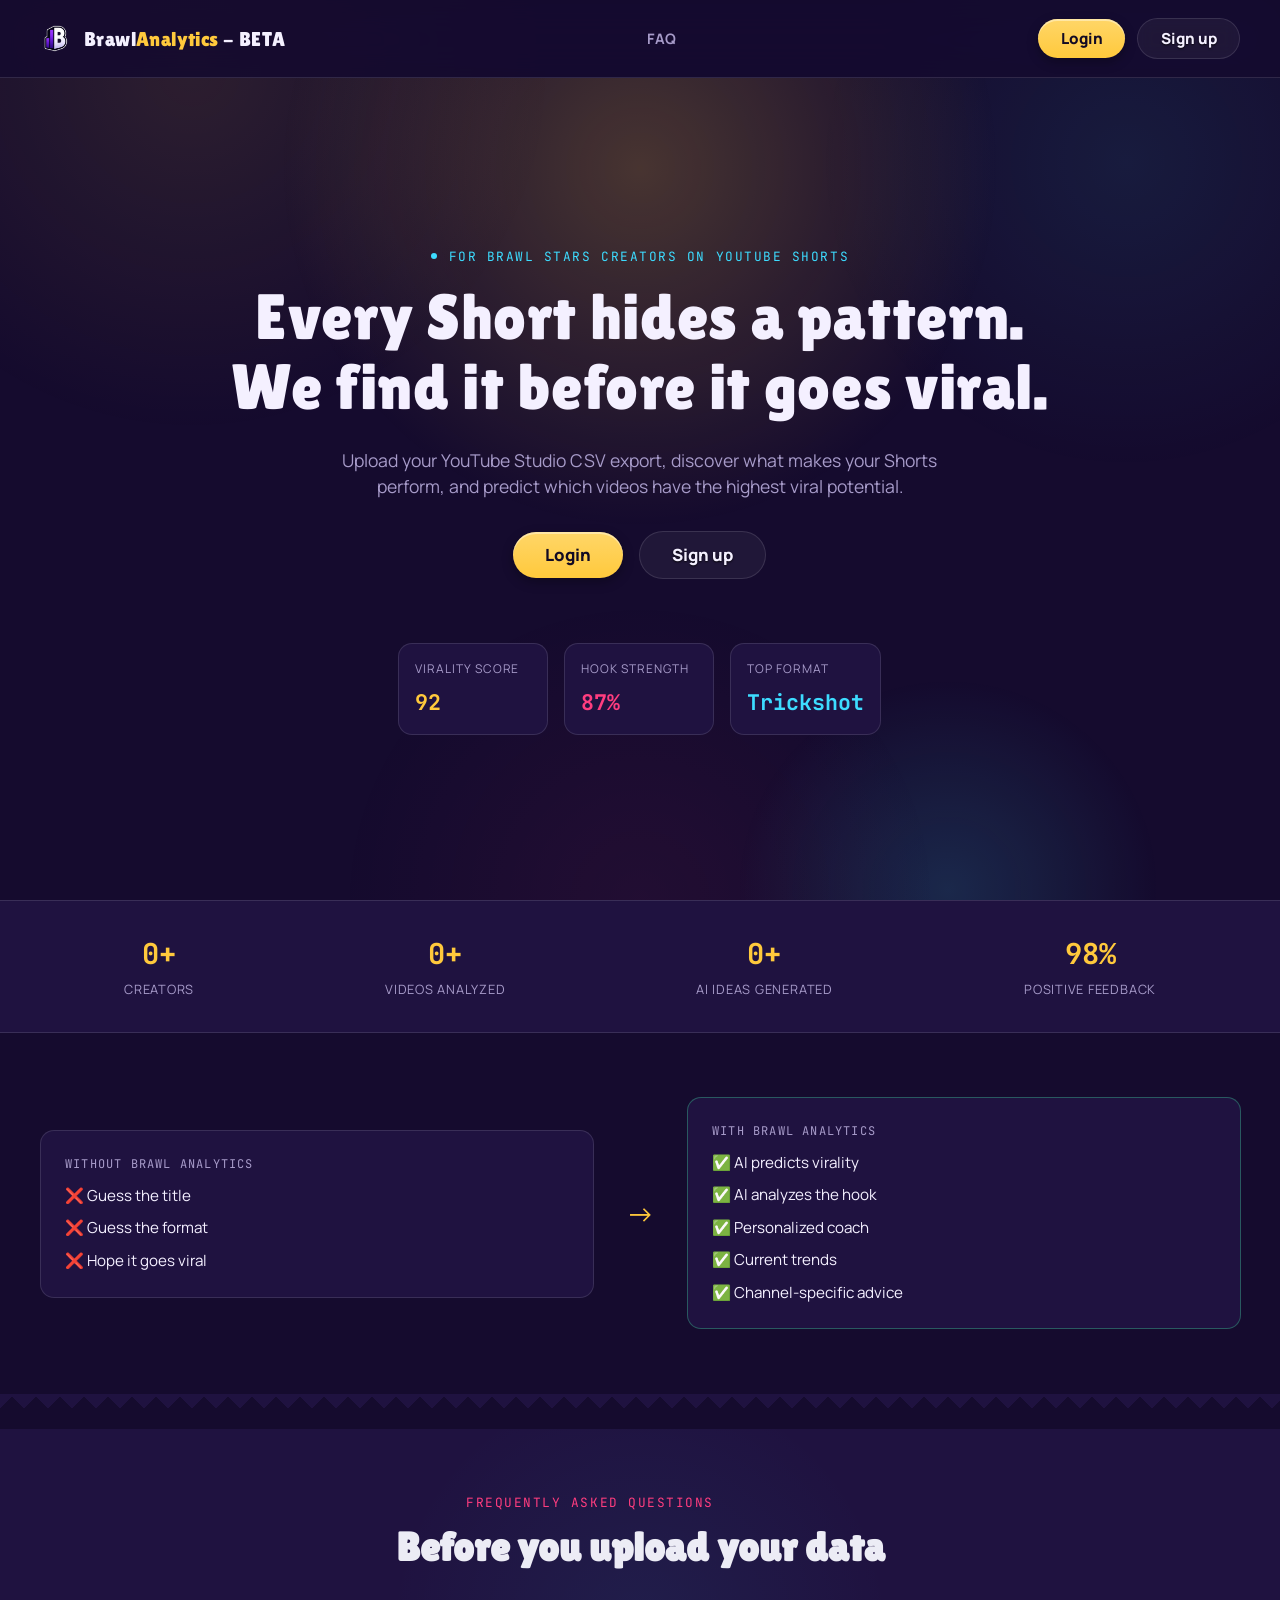
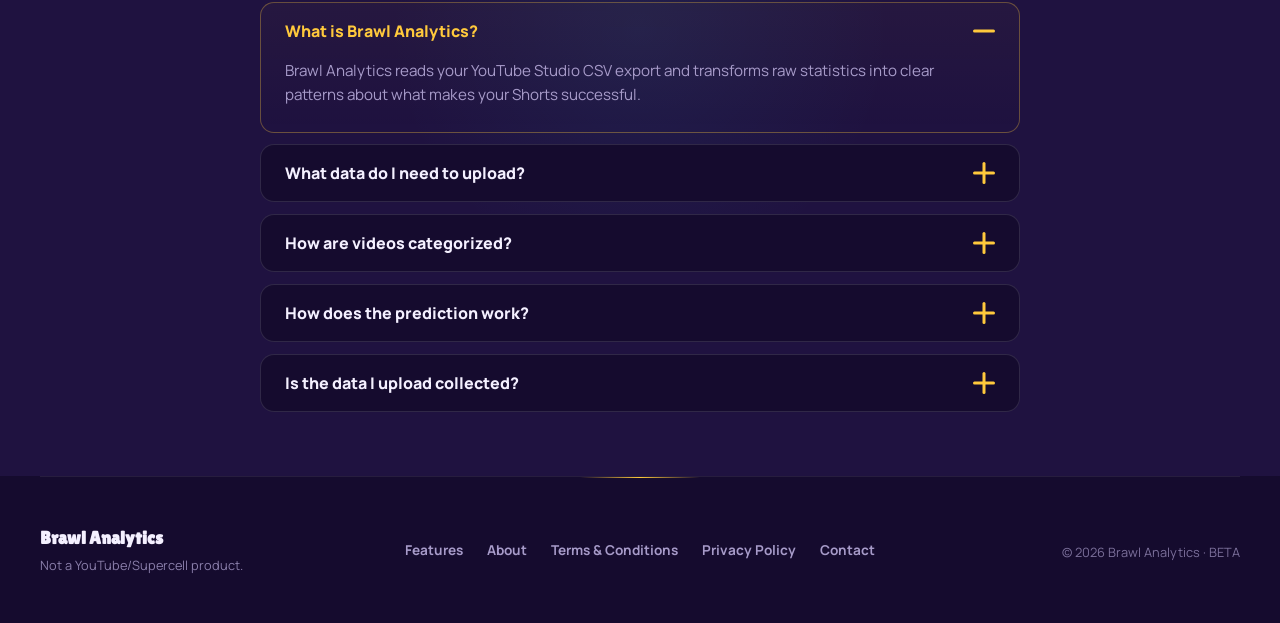
==== commit ad4460aa: "CSS improves" ====
--- a/index.html
+++ b/index.html
@@ -41,6 +41,8 @@
     <link rel="stylesheet" href="css/css_subscription.css">
     <link rel="stylesheet" href="css/css_auth.css">
     <link rel="stylesheet" href="css/css_video_analysis.css">
+    <link rel="stylesheet" href="css/css_premium.css">
+    <script type="module" src="js/js_premium.js"></script>
 
     <script type="application/ld+json">
     {
@@ -124,7 +126,7 @@
                 </div>
             </section>
 
-            <section class="stats-bar">
+            <section class="stats-bar scroll-reveal">
                 <div class="stats-bar__inner">
                     <div class="stat-mini"><strong id="stat-creators">0+</strong><span>Creators</span></div>
                     <div class="stat-mini"><strong id="stat-videos">0+</strong><span>Videos analyzed</span></div>
@@ -133,7 +135,7 @@
                 </div>
             </section>
 
-            <section class="before-after">
+            <section class="before-after scroll-reveal">
                 <div class="ba-col ba-without">
                     <span class="ba-label">Without Brawl Analytics</span>
                     <ul><li>❌ Guess the title</li><li>❌ Guess the format</li><li>❌ Hope it goes viral</li></ul>
@@ -148,33 +150,33 @@
             <div class="torn-divider"></div>
 
             <section class="faq" id="faq">
-                <div class="faq-header">
+                <div class="faq-header scroll-reveal">
                     <p class="section-eyebrow">Frequently asked questions</p>
                     <h2 class="section-title">Before you upload your data</h2>
                 </div>
 
                 <div class="faq-list">
-                    <details class="faq-item" open>
+                    <details class="faq-item scroll-reveal" open>
                         <summary><span>What is Brawl Analytics?</span><span class="faq-icon"></span></summary>
                         <p class="faq-answer">Brawl Analytics reads your YouTube Studio CSV export and transforms raw statistics into clear patterns about what makes your Shorts successful.</p>
                     </details>
 
-                    <details class="faq-item">
+                    <details class="faq-item scroll-reveal">
                         <summary><span>What data do I need to upload?</span><span class="faq-icon"></span></summary>
                         <p class="faq-answer">You only need the CSV export from YouTube Studio. No account connection is required. If you need a tutorial on uploading CSV, <a href="tutorials/upload-csv.html" target="_blank" rel="noopener">click here</a>.</p>
                     </details>
 
-                    <details class="faq-item">
+                    <details class="faq-item scroll-reveal">
                         <summary><span>How are videos categorized?</span><span class="faq-icon"></span></summary>
                         <p class="faq-answer">Videos are grouped by format so you can compare similar Shorts and understand what works best.</p>
                     </details>
 
-                    <details class="faq-item">
+                    <details class="faq-item scroll-reveal">
                         <summary><span>How does the prediction work?</span><span class="faq-icon"></span></summary>
                         <p class="faq-answer">The system analyses previous performance, retention signals and content patterns to estimate viral potential.</p>
                     </details>
 
-                    <details class="faq-item">
+                    <details class="faq-item scroll-reveal">
                         <summary><span>Is the data I upload collected?</span><span class="faq-icon"></span></summary>
                         <p class="faq-answer">Yes. The data you upload is securely stored and used only to provide the features of Brawl Analytics, such as channel analytics, AI-powered predictions, and personalized recommendations. <strong>Your data is never sold or shared with third parties for marketing purposes.</strong> For more information, please read our <a href="legal/privacy.html" target="_blank" rel="noopener">Privacy Policy</a>.</p>
                     </details>
--- a/css/css_variables.css
+++ b/css/css_variables.css
@@ -115,6 +115,16 @@
 
     --shadow-floating:0 20px 50px rgba(0,0,0,.35);
 
+    --shadow-glow-primary:0 0 40px rgba(255,201,60,.25);
+
+    --shadow-glow-secondary:0 0 40px rgba(61,220,255,.2);
+
+    --shadow-glow-accent:0 0 40px rgba(255,61,127,.2);
+
+    --shadow-elevation:0 8px 32px rgba(0,0,0,.18);
+
+    --shadow-elevation-hover:0 16px 48px rgba(0,0,0,.24);
+
 
 
     /*-------------------------------------------------------
@@ -134,6 +144,8 @@
     --transition:.25s ease;
 
     --transition-slow:.4s ease;
+
+    --transition-smooth:.3s cubic-bezier(0.4, 0, 0.2, 1);
 
 
 
--- a/css/css_layout.css
+++ b/css/css_layout.css
@@ -10,6 +10,73 @@
 body{
     display:flex;
     flex-direction:column;
+    background:var(--color-background);
+    position:relative;
+    overflow-x:hidden;
+}
+
+body::before{
+
+    content:"";
+
+    position:fixed;
+
+    top:0;
+
+    left:0;
+
+    width:100%;
+
+    height:100%;
+
+    background:
+
+        radial-gradient(
+            ellipse 80% 50% at 50% -20%,
+            rgba(255,201,60,.08),
+            transparent
+        ),
+
+        radial-gradient(
+            ellipse 60% 40% at 100% 50%,
+            rgba(61,220,255,.06),
+            transparent
+        ),
+
+        radial-gradient(
+            ellipse 50% 30% at 0% 80%,
+            rgba(255,61,127,.05),
+            transparent
+        );
+
+    pointer-events:none;
+
+    z-index:-1;
+
+    animation:backgroundShift 20s ease-in-out infinite alternate;
+
+}
+
+@keyframes backgroundShift{
+
+    0%{
+
+        transform:translate(0,0) scale(1);
+
+    }
+
+    50%{
+
+        transform:translate(-2%, -1%) scale(1.02);
+
+    }
+
+    100%{
+
+        transform:translate(1%, 2%) scale(1);
+
+    }
+
 }
 
 main{
--- a/css/css_buttons.css
+++ b/css/css_buttons.css
@@ -17,7 +17,33 @@
     border: none;
     cursor: pointer;
     white-space: nowrap;
-    transition: transform var(--transition-fast), background var(--transition-fast), box-shadow var(--transition-fast);
+    transition: 
+        transform var(--transition-fast), 
+        background var(--transition-fast), 
+        box-shadow var(--transition-fast),
+        border-color var(--transition-fast);
+    position: relative;
+    overflow: hidden;
+}
+
+.btn::before {
+    content: "";
+    position: absolute;
+    top: 0;
+    left: -100%;
+    width: 100%;
+    height: 100%;
+    background: linear-gradient(
+        90deg,
+        transparent,
+        rgba(255, 255, 255, 0.2),
+        transparent
+    );
+    transition: left 0.5s ease;
+}
+
+.btn:hover::before {
+    left: 100%;
 }
 
 .btn:hover {
@@ -28,22 +54,31 @@
     transform: translateY(1px) scale(0.98);
 }
 
+.btn:focus-visible {
+    outline: 2px solid var(--color-primary);
+    outline-offset: 2px;
+}
+
 .btn:disabled {
     opacity: 0.5;
     cursor: not-allowed;
     transform: none !important;
 }
 
+.btn:disabled::before {
+    display: none;
+}
+
 /* --- PRIMARY (Giallo Brawl) --- */
 .btn-primary {
     background: linear-gradient(180deg, var(--color-primary-hover) 0%, var(--color-primary) 100%);
-    color: #120A24; /* Scuro profondo per far risaltare il testo sul giallo */
+    color: #120A24;
     box-shadow: inset 0 2px 0 rgba(255, 255, 255, 0.4), 0 4px 12px rgba(0, 0, 0, 0.3);
     font-weight: 800;
 }
 
 .btn-primary:hover {
-    box-shadow: inset 0 2px 0 rgba(255, 255, 255, 0.5), 0 6px 18px rgba(255, 201, 60, 0.35);
+    box-shadow: inset 0 2px 0 rgba(255, 255, 255, 0.5), 0 6px 24px rgba(255, 201, 60, 0.4), var(--shadow-glow-primary);
 }
 
 /* --- SECONDARY (Cyan) --- */
@@ -55,7 +90,7 @@
 }
 
 .btn-secondary:hover {
-    box-shadow: inset 0 2px 0 rgba(255, 255, 255, 0.5), 0 6px 18px rgba(61, 220, 255, 0.35);
+    box-shadow: inset 0 2px 0 rgba(255, 255, 255, 0.5), 0 6px 24px rgba(61, 220, 255, 0.4), var(--shadow-glow-secondary);
 }
 
 /* --- OUTLINE --- */
@@ -69,8 +104,9 @@
 
 .btn-outline:hover {
     background: rgba(255, 255, 255, 0.12);
-    border-color: rgba(255, 255, 255, 0.25);
+    border-color: rgba(255, 201, 60, 0.4);
     color: var(--color-primary);
+    box-shadow: 0 0 20px rgba(255, 201, 60, 0.15);
 }
 
 /* --- SIZES --- */
--- a/css/css_navbar.css
+++ b/css/css_navbar.css
@@ -20,12 +20,25 @@
 
     height:var(--navbar-height);
 
-    background:rgba(21,11,46,.88);
-
-    backdrop-filter:blur(12px);
+    background:rgba(21,11,46,.92);
+
+    backdrop-filter:blur(20px) saturate(180%);
 
     border-bottom:var(--border);
 
+    transition:
+        background var(--transition),
+        backdrop-filter var(--transition),
+        border-color var(--transition);
+
+}
+
+.navbar.scrolled{
+
+    background:rgba(21,11,46,.96);
+
+    border-bottom-color:rgba(244,240,255,.18);
+
 }
 
 
@@ -66,6 +79,14 @@
 
     flex-shrink:0;
 
+    transition:transform var(--transition);
+
+}
+
+.logo:hover{
+
+    transform:translateY(-1px);
+
 }
 
 
@@ -91,6 +112,18 @@
 
     transform:rotate(-6deg);
 
+    transition:
+        transform var(--transition),
+        box-shadow var(--transition);
+
+}
+
+.logo:hover .logo__mark{
+
+    transform:rotate(-6deg) scale(1.05);
+
+    box-shadow:var(--shadow-glow-primary);
+
 }
 
 
@@ -141,6 +174,38 @@
 
     transition:color var(--transition-fast);
 
+    position:relative;
+
+}
+
+.navlinks a::after,
+
+.navlinks button::after{
+
+    content:"";
+
+    position:absolute;
+
+    bottom:-4px;
+
+    left:0;
+
+    width:0;
+
+    height:2px;
+
+    background:var(--color-primary);
+
+    transition:width var(--transition);
+
+}
+
+.navlinks a:hover::after,
+
+.navlinks button:hover::after{
+
+    width:100%;
+
 }
 
 
@@ -284,4 +349,12 @@
 
     }
 
+    .navbar__actions .btn{
+
+        min-height:40px;
+
+        padding:.5rem 1rem;
+
+    }
+
 }
--- a/css/css_landing.css
+++ b/css/css_landing.css
@@ -61,6 +61,76 @@
 
     pointer-events:none;
 
+    animation:heroGlow 8s ease-in-out infinite;
+
+}
+
+.hero::after{
+
+    content:"";
+
+    position:absolute;
+
+    bottom:-200px;
+
+    right:-100px;
+
+    width:500px;
+
+    height:500px;
+
+    background:
+
+        radial-gradient(
+            circle,
+            rgba(61,220,255,.12),
+            transparent 60%
+        );
+
+    pointer-events:none;
+
+    animation:heroGlowSecondary 10s ease-in-out infinite;
+
+}
+
+@keyframes heroGlow{
+
+    0%,100%{
+
+        opacity:.6;
+
+        transform:translateX(-50%) scale(1);
+
+    }
+
+    50%{
+
+        opacity:.9;
+
+        transform:translateX(-50%) scale(1.1);
+
+    }
+
+}
+
+@keyframes heroGlowSecondary{
+
+    0%,100%{
+
+        opacity:.4;
+
+        transform:translate(0,0) scale(1);
+
+    }
+
+    50%{
+
+        opacity:.7;
+
+        transform:translate(-30px,20px) scale(1.15);
+
+    }
+
 }
 
 
@@ -100,6 +170,12 @@
 
     text-transform:uppercase;
 
+    animation:fadeSlideUp .6s ease forwards;
+
+    opacity:0;
+
+    transform:translateY(10px);
+
 }
 
 
@@ -120,6 +196,12 @@
 
     margin-bottom:var(--space-5);
 
+    animation:fadeSlideUp .6s ease .15s forwards;
+
+    opacity:0;
+
+    transform:translateY(10px);
+
 }
 
 
@@ -147,6 +229,12 @@
 
     margin-bottom:var(--space-6);
 
+    animation:fadeSlideUp .6s ease .3s forwards;
+
+    opacity:0;
+
+    transform:translateY(10px);
+
 }
 
 
@@ -169,6 +257,12 @@
 
     margin-bottom:var(--space-8);
 
+    animation:fadeSlideUp .6s ease .45s forwards;
+
+    opacity:0;
+
+    transform:translateY(10px);
+
 }
 
 
@@ -187,6 +281,12 @@
 
     gap:var(--space-4);
 
+    animation:fadeSlideUp .6s ease .6s forwards;
+
+    opacity:0;
+
+    transform:translateY(10px);
+
 }
 
 
@@ -208,6 +308,21 @@
     border-radius:var(--radius-md);
 
     text-align:left;
+
+    transition:
+        transform var(--transition),
+        border-color var(--transition),
+        box-shadow var(--transition);
+
+}
+
+.stat-chip:hover{
+
+    transform:translateY(-4px);
+
+    border-color:rgba(255,201,60,.3);
+
+    box-shadow:var(--shadow-elevation);
 
 }
 
@@ -294,16 +409,20 @@
 
 .stats-bar{border-top:var(--border);border-bottom:var(--border);background:var(--color-surface);padding-block:var(--space-6)}
 .stats-bar__inner{width:min(100% - 2rem,var(--container));margin-inline:auto;display:flex;justify-content:space-around;flex-wrap:wrap;gap:var(--space-5)}
-.stat-mini{text-align:center}
-.stat-mini strong{display:block;font-family:var(--font-mono);font-size:1.8rem;color:var(--color-primary)}
+.stat-mini{text-align:center;transition:transform var(--transition)}
+.stat-mini:hover{transform:translateY(-2px)}
+.stat-mini strong{display:block;font-family:var(--font-mono);font-size:1.8rem;color:var(--color-primary);transition:color var(--transition)}
+.stat-mini:hover strong{color:var(--color-primary-hover)}
 .stat-mini span{font-size:.8rem;color:var(--color-text-muted);text-transform:uppercase;letter-spacing:.06em}
 
 .before-after{width:min(100% - 2rem,var(--container));margin:var(--space-8) auto;display:grid;grid-template-columns:1fr auto 1fr;gap:var(--space-6);align-items:center}
-.ba-col{background:var(--color-surface);border:var(--border);border-radius:var(--radius-md);padding:var(--space-5)}
+.ba-col{background:var(--color-surface);border:var(--border);border-radius:var(--radius-md);padding:var(--space-5);transition:transform var(--transition),border-color var(--transition)}
+.ba-col:hover{transform:translateY(-2px)}
 .ba-with{border-color:rgba(62,220,154,.35)}
+.ba-with:hover{border-color:rgba(62,220,154,.5)}
 .ba-label{display:block;font-family:var(--font-mono);font-size:.75rem;text-transform:uppercase;letter-spacing:.1em;color:var(--color-text-muted);margin-bottom:var(--space-3)}
 .ba-col ul{display:flex;flex-direction:column;gap:.6rem;font-size:.95rem}
-.ba-arrow{font-size:1.8rem;color:var(--color-primary)}
+.ba-arrow{font-size:1.8rem;color:var(--color-primary);transition:transform var(--transition)}
 @media(max-width:700px){.before-after{grid-template-columns:1fr}.ba-arrow{transform:rotate(90deg);justify-self:center}}
 
 
@@ -352,75 +471,147 @@
 
     margin:0 auto;
 
-    padding:2.25rem 0;
-
-    border-top:var(--border);
+    padding:3rem 0;
+
+    border-top:1px solid rgba(244,240,255,.08);
 
     display:grid;
 
     grid-template-columns:1fr auto 1fr;
 
+    gap:var(--space-6);
+
+    align-items:center;
+
+    color:var(--color-text-muted);
+
+    font-size:.85rem;
+
+    position:relative;
+
+}
+
+.site-footer::before{
+
+    content:"";
+
+    position:absolute;
+
+    top:0;
+
+    left:50%;
+
+    transform:translateX(-50%);
+
+    width:200px;
+
+    height:1px;
+
+    background:linear-gradient(
+        90deg,
+        transparent,
+        rgba(255,201,60,.3),
+        transparent
+    );
+
+}
+
+
+.site-footer__brand strong{
+
+    display:block;
+
+    color:var(--color-text);
+
+    font-family:var(--font-display);
+
+    font-size:1.1rem;
+
+    margin-bottom:.25rem;
+
+}
+
+
+.site-footer__brand p{
+
+    margin:0;
+
+    font-size:.8rem;
+
+    opacity:.8;
+
+}
+
+.site-footer__legal{
+
+    margin:.25rem 0 0;
+
+}
+
+
+.site-footer__links{
+
+    display:flex;
+
     gap:var(--space-5);
 
-    align-items:center;
+}
+
+
+.site-footer__links a{
 
     color:var(--color-text-muted);
 
-    font-size:.82rem;
-
-}
-
-
-.site-footer__brand strong{
-
-    display:block;
-
-    color:var(--color-text);
-
-    font-family:var(--font-display);
-
-    font-size:1rem;
-
-}
-
-
-.site-footer__brand p,
+    font-weight:700;
+
+    transition:color var(--transition);
+
+    position:relative;
+
+}
+
+.site-footer__links a::after{
+
+    content:"";
+
+    position:absolute;
+
+    bottom:-2px;
+
+    left:0;
+
+    width:0;
+
+    height:1px;
+
+    background:var(--color-primary);
+
+    transition:width var(--transition);
+
+}
+
+.site-footer__links a:hover::after{
+
+    width:100%;
+
+}
+
+
+.site-footer__links a:hover{
+
+    color:var(--color-primary);
+
+}
+
+
 .site-footer__legal{
 
-    margin:.25rem 0 0;
-
-}
-
-
-.site-footer__links{
-
-    display:flex;
-
-    gap:var(--space-4);
-
-}
-
-
-.site-footer__links a{
-
-    color:var(--color-text-muted);
-
-    font-weight:700;
-
-}
-
-
-.site-footer__links a:hover{
-
-    color:var(--color-primary);
-
-}
-
-
-.site-footer__legal{
-
     text-align:right;
 
+    font-size:.8rem;
+
+    opacity:.7;
+
 }
 
 
@@ -432,12 +623,24 @@
 
         text-align:center;
 
+        padding:2.5rem 0;
+
+        gap:var(--space-5);
+
+    }
+
+    .site-footer::before{
+
+        width:150px;
+
     }
 
     .site-footer__links{
 
         justify-content:center;
 
+        flex-wrap:wrap;
+
     }
 
     .site-footer__legal{
--- a/css/css_cards.css
+++ b/css/css_cards.css
@@ -18,6 +18,21 @@
 
     padding:var(--space-5);
 
+    transition:
+        transform var(--transition),
+        border-color var(--transition),
+        box-shadow var(--transition);
+
+}
+
+.card:hover{
+
+    transform:translateY(-4px);
+
+    border-color:rgba(255,201,60,.2);
+
+    box-shadow:var(--shadow-elevation);
+
 }
 
 
@@ -39,6 +54,21 @@
     margin-bottom:var(--space-5);
 
     box-shadow:var(--shadow-card);
+
+    transition:
+        transform var(--transition),
+        border-color var(--transition),
+        box-shadow var(--transition);
+
+}
+
+.panel:hover{
+
+    transform:translateY(-2px);
+
+    border-color:rgba(255,201,60,.15);
+
+    box-shadow:var(--shadow-elevation);
 
 }
 
@@ -96,6 +126,21 @@
     padding:var(--space-4);
 
     box-shadow:inset 0 1px 0 rgba(255,255,255,.04);
+
+    transition:
+        transform var(--transition),
+        border-color var(--transition),
+        box-shadow var(--transition);
+
+}
+
+.stat-card:hover{
+
+    transform:translateY(-3px);
+
+    border-color:rgba(255,201,60,.2);
+
+    box-shadow:var(--shadow-elevation);
 
 }
 
--- a/css/css_faq.css
+++ b/css/css_faq.css
@@ -14,6 +14,36 @@
 
     padding-block:var(--space-8);
 
+    position:relative;
+
+    overflow:hidden;
+
+}
+
+.faq::before{
+
+    content:"";
+
+    position:absolute;
+
+    top:0;
+
+    left:50%;
+
+    transform:translateX(-50%);
+
+    width:600px;
+
+    height:400px;
+
+    background:radial-gradient(
+        circle,
+        rgba(61,220,255,.06),
+        transparent 70%
+    );
+
+    pointer-events:none;
+
 }
 
 
@@ -28,6 +58,10 @@
 
     margin-bottom:var(--space-6);
 
+    position:relative;
+
+    z-index:1;
+
 }
 
 
@@ -84,6 +118,10 @@
 
     gap:var(--space-3);
 
+    position:relative;
+
+    z-index:1;
+
 }
 
 
@@ -104,6 +142,19 @@
 
     overflow:hidden;
 
+    transition:
+        border-color var(--transition),
+        background var(--transition),
+        transform var(--transition);
+
+}
+
+.faq-item:hover{
+
+    border-color:rgba(61,220,255,.25);
+
+    background:rgba(31,18,64,.8);
+
 }
 
 
@@ -130,6 +181,14 @@
 
     list-style:none;
 
+    transition:color var(--transition);
+
+}
+
+.faq-item summary:hover{
+
+    color:var(--color-secondary);
+
 }
 
 
@@ -156,6 +215,16 @@
 
     flex-shrink:0;
 
+    transition:transform var(--transition);
+
+}
+
+
+
+.faq-item:hover .faq-icon{
+
+    transform:scale(1.1);
+
 }
 
 
@@ -226,6 +295,12 @@
 
 }
 
+.faq-item[open] .faq-icon{
+
+    transform:rotate(180deg);
+
+}
+
 
 
 .faq-item[open] summary{
@@ -248,13 +323,24 @@
 
     padding-bottom:var(--space-5);
 
-    animation:faqOpen .25s ease;
-
-}
-
-.faq-answer a:hover {
-    color: #FFD668;
-    
+    animation:faqOpen .3s ease;
+
+    line-height:1.6;
+
+}
+
+.faq-answer a{
+
+    color:var(--color-secondary);
+
+    transition:color var(--transition);
+
+}
+
+.faq-answer a:hover{
+
+    color:var(--color-primary);
+
 }
 
 @keyframes faqOpen{
@@ -263,7 +349,7 @@
 
         opacity:0;
 
-        transform:translateY(-5px);
+        transform:translateY(-8px);
 
     }
 
--- a/css/css_animations.css
+++ b/css/css_animations.css
@@ -261,3 +261,95 @@
     }
 
 }
+
+
+
+/* ==========================================================
+   FADE SLIDE UP
+========================================================== */
+
+@keyframes fadeSlideUp{
+
+    from{
+
+        opacity:0;
+
+        transform:translateY(20px);
+
+    }
+
+    to{
+
+        opacity:1;
+
+        transform:translateY(0);
+
+    }
+
+}
+
+
+
+/* ==========================================================
+   SCROLL REVEAL
+========================================================== */
+
+.scroll-reveal{
+
+    opacity:0;
+
+    transform:translateY(30px);
+
+    transition:
+        opacity 0.6s ease,
+        transform 0.6s ease;
+
+}
+
+.scroll-reveal.revealed{
+
+    opacity:1;
+
+    transform:translateY(0);
+
+}
+
+.scroll-reveal-left{
+
+    opacity:0;
+
+    transform:translateX(-30px);
+
+    transition:
+        opacity 0.6s ease,
+        transform 0.6s ease;
+
+}
+
+.scroll-reveal-left.revealed{
+
+    opacity:1;
+
+    transform:translateX(0);
+
+}
+
+.scroll-reveal-right{
+
+    opacity:0;
+
+    transform:translateX(30px);
+
+    transition:
+        opacity 0.6s ease,
+        transform 0.6s ease;
+
+}
+
+.scroll-reveal-right.revealed{
+
+    opacity:1;
+
+    transform:translateX(0);
+
+}
--- a/css/css_responsive.css
+++ b/css/css_responsive.css
@@ -149,6 +149,8 @@
 
         font-size:.85rem;
 
+        min-height:40px;
+
     }
 
 
@@ -184,6 +186,8 @@
 
         font-size:2.2rem;
 
+        line-height:1.15;
+
     }
 
 
@@ -192,6 +196,8 @@
 
         font-size:.95rem;
 
+        line-height:1.6;
+
     }
 
 
@@ -202,6 +208,8 @@
 
         width:100%;
 
+        gap:var(--space-3);
+
     }
 
 
@@ -210,6 +218,8 @@
 
         width:100%;
 
+        min-height:52px;
+
     }
 
 
@@ -220,6 +230,8 @@
 
         width:100%;
 
+        gap:var(--space-3);
+
     }
 
 
@@ -228,6 +240,14 @@
 
         width:100%;
 
+        min-height:72px;
+
+        display:flex;
+
+        align-items:center;
+
+        justify-content:space-between;
+
     }
 
 
@@ -241,7 +261,9 @@
 
     .faq-item{
 
-        padding-inline:1.5rem;
+        padding-inline:1.25rem;
+
+        min-height:64px;
 
     }
 
@@ -251,6 +273,16 @@
 
         font-size:.9rem;
 
+        padding-block:var(--space-3);
+
+    }
+
+    .faq-answer{
+
+        font-size:.9rem;
+
+        padding-bottom:var(--space-4);
+
     }
 
 
@@ -317,7 +349,7 @@
 
     .panel{
 
-        padding:var(--space-5);
+        padding:var(--space-4);
 
     }
 
@@ -443,6 +475,8 @@
 
         padding:.8rem 1.2rem;
 
+        min-height:52px;
+
     }
 
 
--- a/css/css_premium.css
+++ b/css/css_premium.css
@@ -0,0 +1,114 @@
+/* ==========================================================
+   BRAWL ANALYTICS — PREMIUM POLISH LAYER
+   Additive only. No colors/structure/copy changed.
+   Load AFTER all other stylesheets.
+========================================================== */
+
+/* ---------- Reveal on scroll ---------- */
+.reveal{opacity:0;transform:translateY(18px);transition:opacity .7s cubic-bezier(.16,1,.3,1),transform .7s cubic-bezier(.16,1,.3,1);will-change:opacity,transform}
+.reveal.is-visible{opacity:1;transform:none}
+.reveal-1{transition-delay:.06s}.reveal-2{transition-delay:.12s}.reveal-3{transition-delay:.18s}
+.reveal-4{transition-delay:.24s}.reveal-5{transition-delay:.3s}
+
+/* ---------- Ambient background ---------- */
+body{position:relative}
+body::before{
+    content:"";position:fixed;inset:0;z-index:-1;pointer-events:none;
+    background:
+        radial-gradient(600px circle at 15% 8%, rgba(255,201,60,.10), transparent 60%),
+        radial-gradient(560px circle at 88% 18%, rgba(61,220,255,.08), transparent 55%),
+        radial-gradient(500px circle at 50% 100%, rgba(255,61,127,.06), transparent 60%);
+    animation:ambientDrift 26s ease-in-out infinite alternate;
+}
+@keyframes ambientDrift{0%{background-position:0% 0%,0% 0%,0% 0%}100%{background-position:4% 6%,-5% 4%,3% -4%}}
+
+/* ---------- Navbar ---------- */
+.navbar{transition:background var(--transition),box-shadow var(--transition),border-color var(--transition)}
+.navbar--scrolled{background:rgba(15,8,36,.82);box-shadow:0 10px 30px rgba(0,0,0,.28);border-bottom-color:rgba(244,240,255,.08)}
+.logo{transition:transform var(--transition-fast)}
+.logo:hover{transform:translateY(-1px)}
+.navlinks a{position:relative}
+.navlinks a::after{content:"";position:absolute;left:0;bottom:-4px;width:0;height:2px;background:linear-gradient(90deg,var(--color-primary),var(--color-secondary));transition:width var(--transition)}
+.navlinks a:hover::after{width:100%}
+
+/* ---------- Buttons ---------- */
+.btn{position:relative;overflow:hidden;transition:transform .22s cubic-bezier(.16,1,.3,1),box-shadow .22s ease,filter .22s ease}
+.btn::before{content:"";position:absolute;inset:0;background:linear-gradient(120deg,transparent 20%,rgba(255,255,255,.35) 50%,transparent 80%);transform:translateX(-120%);transition:transform .6s ease;pointer-events:none}
+.btn:hover::before{transform:translateX(120%)}
+.btn:hover{transform:translateY(-2px) scale(1.02)}
+.btn:active{transform:translateY(0) scale(.97)}
+.btn:focus-visible{outline:2px solid var(--color-secondary);outline-offset:3px}
+.btn-primary:hover{box-shadow:inset 0 2px 0 rgba(255,255,255,.5),0 10px 26px rgba(255,201,60,.4)}
+.btn-secondary:hover{box-shadow:inset 0 2px 0 rgba(255,255,255,.5),0 10px 26px rgba(61,220,255,.4)}
+.btn-outline:hover{box-shadow:0 8px 20px rgba(0,0,0,.25)}
+.btn span,.cta span,.mail-btn span{display:inline-block;transition:transform .25s cubic-bezier(.16,1,.3,1)}
+.btn:hover span,.cta:hover span,.mail-btn:hover span{transform:translateX(3px)}
+
+/* ---------- Hero ---------- */
+.hero::before{width:820px;height:820px;top:-320px;background:radial-gradient(circle,rgba(255,201,60,.22),transparent 62%);animation:heroGlowPulse 8s ease-in-out infinite}
+.hero::after{content:"";position:absolute;bottom:-220px;right:8%;width:460px;height:460px;background:radial-gradient(circle,rgba(61,220,255,.14),transparent 65%);pointer-events:none;animation:heroGlowPulse 9s ease-in-out infinite reverse}
+@keyframes heroGlowPulse{0%,100%{opacity:.75;transform:translateX(-50%) scale(1)}50%{opacity:1;transform:translateX(-50%) scale(1.06)}}
+.hero-eyebrow{position:relative;padding-left:1.1rem}
+.hero-eyebrow::before{content:"";position:absolute;left:0;top:50%;width:6px;height:6px;border-radius:50%;background:var(--color-secondary);transform:translateY(-50%);animation:pingDot 2.4s ease-out infinite}
+@keyframes pingDot{0%{box-shadow:0 0 0 0 rgba(61,220,255,.45)}70%{box-shadow:0 0 0 8px rgba(61,220,255,0)}100%{box-shadow:0 0 0 0 rgba(61,220,255,0)}}
+.hero-title span{background:linear-gradient(90deg,var(--color-primary),var(--color-primary-hover));-webkit-background-clip:text;background-clip:text;color:transparent}
+
+.stat-chip{position:relative;transition:transform .3s cubic-bezier(.16,1,.3,1),border-color .3s ease,box-shadow .3s ease}
+.stat-chip::after{content:"";position:absolute;inset:0;border-radius:inherit;padding:1px;background:linear-gradient(135deg,rgba(255,201,60,.35),transparent 40%,rgba(61,220,255,.25));-webkit-mask:linear-gradient(#000 0 0) content-box,linear-gradient(#000 0 0);-webkit-mask-composite:xor;mask-composite:exclude;opacity:0;transition:opacity .3s ease;pointer-events:none}
+.stat-chip:hover::after{opacity:1}
+.stat-chip:hover{box-shadow:0 14px 34px rgba(0,0,0,.3)}
+.stat-chip:nth-child(1):hover{transform:translateY(-4px) rotate(-.6deg)}
+.stat-chip:nth-child(2):hover{transform:translateY(-4px) rotate(.4deg)}
+.stat-chip:nth-child(3):hover{transform:translateY(-4px) rotate(-.3deg)}
+
+/* ---------- Stats bar / counters ---------- */
+.stat-mini{transition:transform .3s ease}
+.stat-mini strong{font-variant-numeric:tabular-nums;transition:text-shadow .3s ease}
+.stat-mini:hover strong{text-shadow:0 0 18px rgba(255,201,60,.45)}
+.stat-mini:hover{transform:translateY(-2px)}
+
+/* ---------- Before / After cards ---------- */
+.ba-col{position:relative;transition:transform .3s cubic-bezier(.16,1,.3,1),box-shadow .3s ease}
+.ba-col:hover{box-shadow:0 16px 36px rgba(0,0,0,.25)}
+.ba-without:hover{transform:translateY(-4px) rotate(-.25deg)}
+.ba-with:hover{transform:translateY(-4px) rotate(.25deg)}
+.ba-col li{opacity:0;transform:translateX(-6px);animation:liFadeIn .5s ease forwards}
+.ba-col li:nth-child(1){animation-delay:.05s}.ba-col li:nth-child(2){animation-delay:.12s}
+.ba-col li:nth-child(3){animation-delay:.19s}.ba-col li:nth-child(4){animation-delay:.26s}
+.ba-col li:nth-child(5){animation-delay:.33s}
+@keyframes liFadeIn{to{opacity:1;transform:none}}
+.ba-arrow{transition:transform .3s ease}
+.before-after:hover .ba-arrow{transform:translateX(3px)}
+
+/* ---------- FAQ ---------- */
+.faq-item{transition:border-color .25s ease,background .25s ease,transform .25s ease}
+.faq-item:hover{border-color:rgba(255,201,60,.28)}
+.faq-item[open]{border-color:rgba(255,201,60,.32);background:linear-gradient(180deg,rgba(255,201,60,.03),transparent)}
+.faq-item summary{transition:color .2s ease}
+.faq-icon::before,.faq-icon::after{transition:transform .3s cubic-bezier(.16,1,.3,1),opacity .3s ease}
+
+/* ---------- Footer ---------- */
+.site-footer{position:relative}
+.site-footer::before{content:"";position:absolute;top:0;left:50%;transform:translateX(-50%);width:120px;height:1px;background:linear-gradient(90deg,transparent,var(--color-primary),transparent)}
+.site-footer__links a{position:relative}
+.site-footer__links a::after{content:"";position:absolute;left:0;bottom:-3px;width:0;height:1px;background:var(--color-primary);transition:width .25s ease}
+.site-footer__links a:hover::after{width:100%}
+
+/* ---------- Shared cards (light touch app-wide) ---------- */
+.idea-card,.format-card{transition:transform .3s cubic-bezier(.16,1,.3,1),box-shadow .3s ease,border-color .3s ease}
+.idea-card:hover,.format-card:hover{box-shadow:0 16px 36px rgba(0,0,0,.28)}
+
+/* ---------- Reduced motion ---------- */
+@media (prefers-reduced-motion:reduce){
+    body::before,.hero::before,.hero::after,.hero-eyebrow::before,.ba-col li{animation:none !important}
+    .reveal{opacity:1 !important;transform:none !important;transition:none !important}
+}
+
+/* ---------- Mobile ---------- */
+@media(max-width:650px){
+    .btn{min-height:46px}
+    .hero::before{width:520px;height:520px;top:-220px}
+    .hero::after{display:none}
+    .stat-chip:hover{transform:none}
+    .ba-without:hover,.ba-with:hover{transform:none}
+}
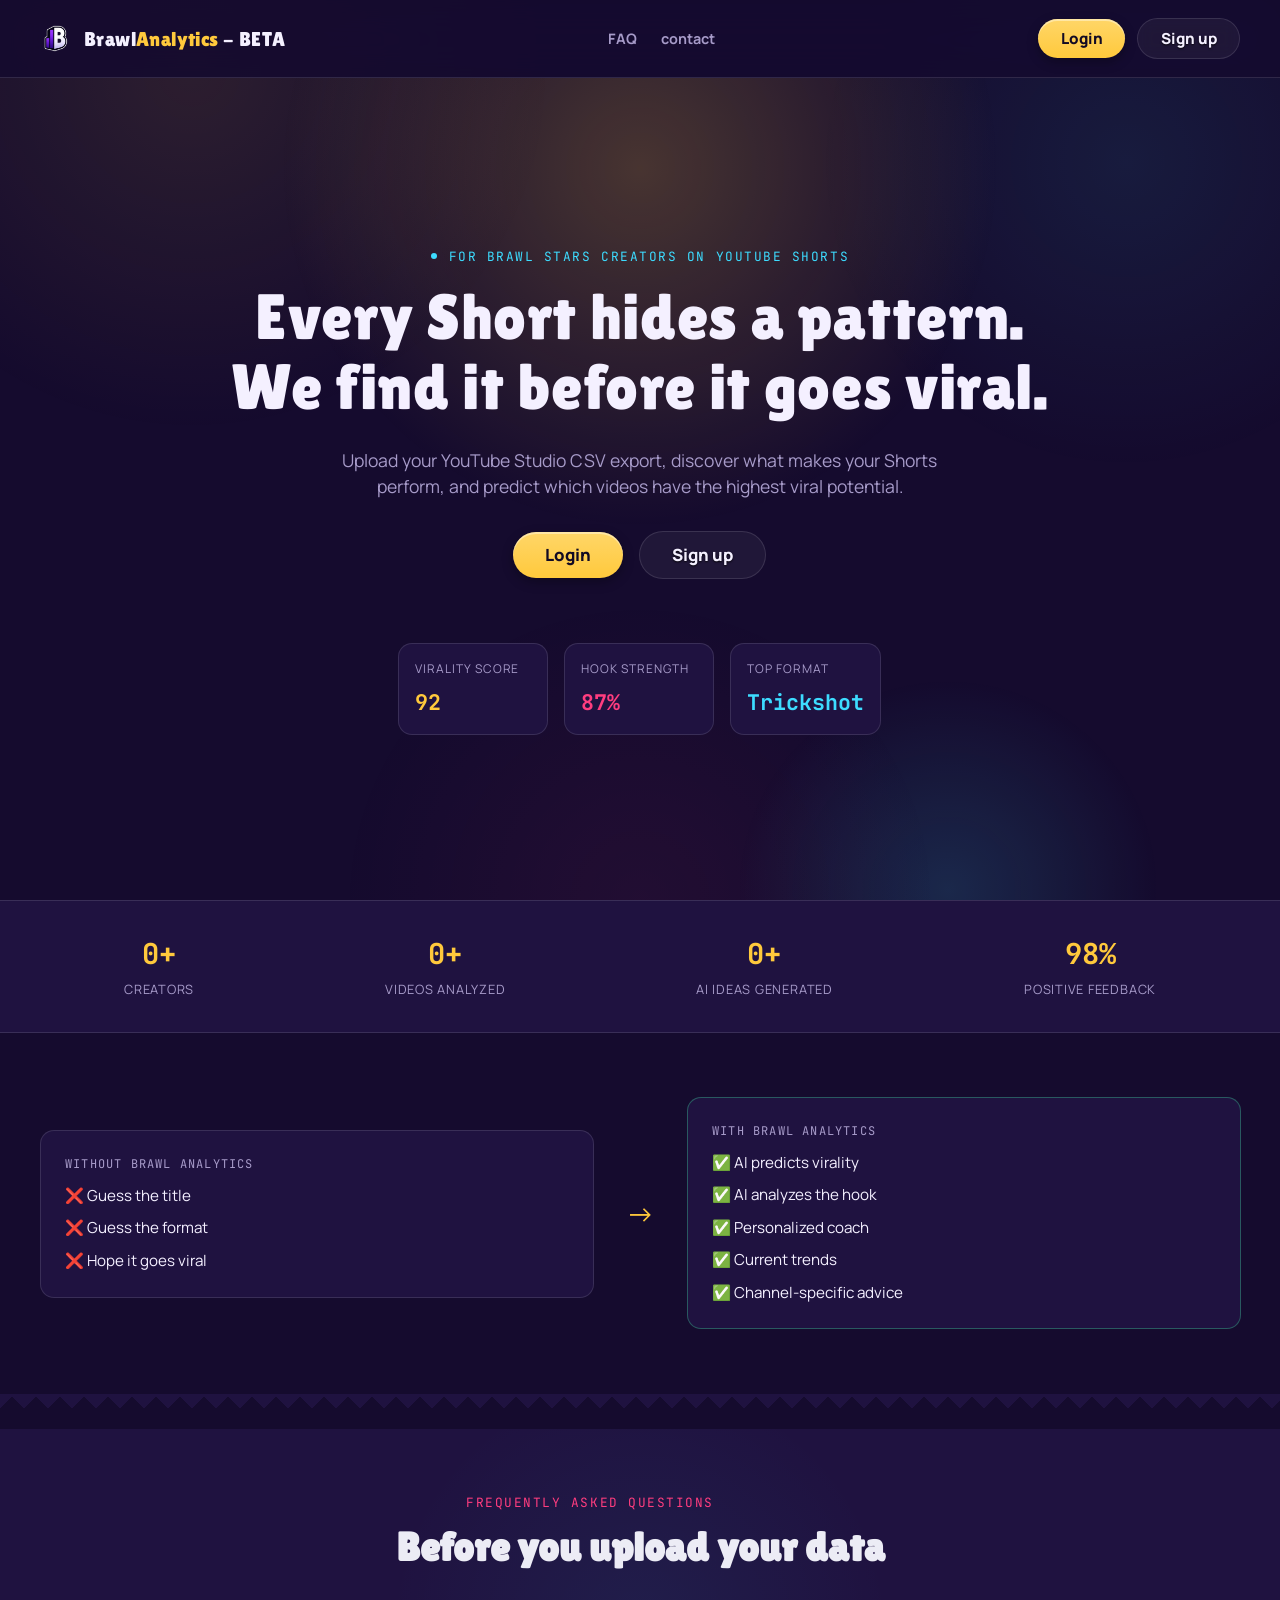
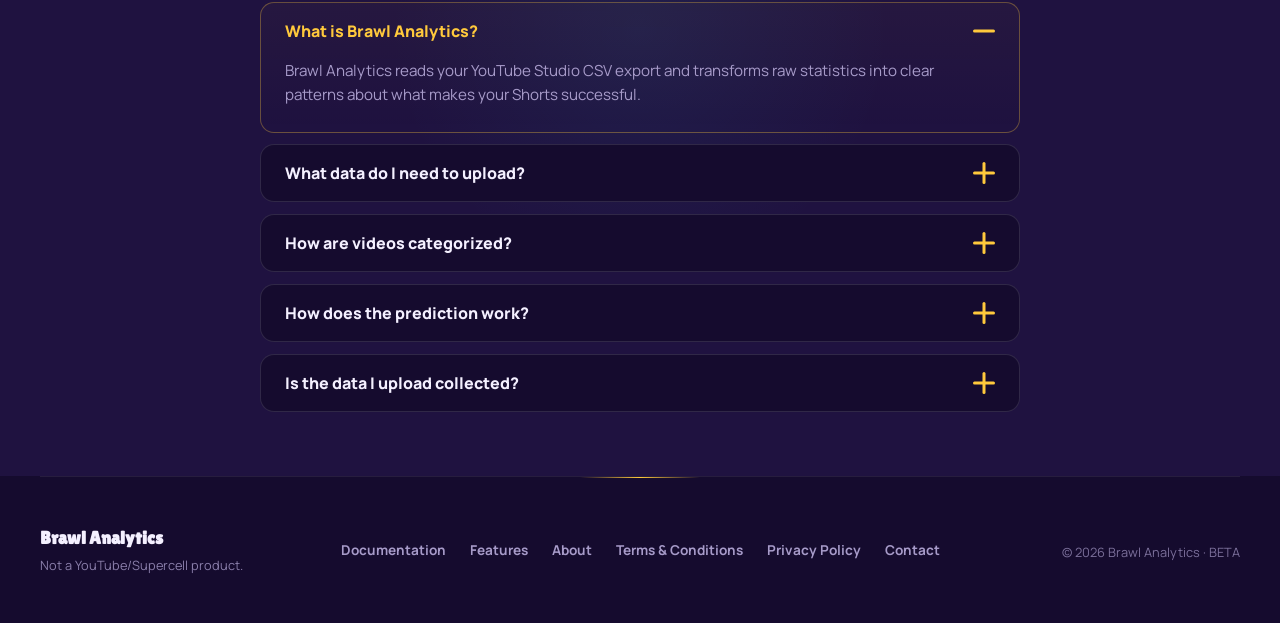
==== commit d28bf0eb: "Documentation" ====
--- a/index.html
+++ b/index.html
@@ -189,6 +189,7 @@
                     <p>Not a YouTube/Supercell product.</p>
                 </div>
                 <nav class="site-footer__links" aria-label="Footer navigation">
+                    <a href="documentation.html">Documentation</a>
                     <a href="features.html">Features</a>
                     <a href="about.html">About</a>
                     <a href="legal/terms.html" target="_blank" rel="noopener">Terms & Conditions</a>
--- a/css/css_dashboard.css
+++ b/css/css_dashboard.css
@@ -221,7 +221,9 @@
 
 .upload-box:hover,
 
-.upload-box.dragging{
+.upload-box.dragging,
+
+.upload-box.drag-over{
 
     border-color:var(--color-secondary);
 
--- a/css/css_auth.css
+++ b/css/css_auth.css
@@ -22,4 +22,66 @@
 .auth-error,.auth-success{border-radius:10px;padding:.7rem 1rem;font-size:.85rem;margin-bottom:1rem}
 .auth-error{background:rgba(255,84,112,.12);color:var(--color-danger);border:1px solid rgba(255,84,112,.25)}
 .auth-success{background:rgba(62,220,154,.12);color:var(--color-success);border:1px solid rgba(62,220,154,.25)}
-@media(max-width:480px){.auth-modal{padding:2rem 1.5rem}}+@media(max-width:480px){.auth-modal{padding:2rem 1.5rem}}
+
+/* ---------- Transition system ---------- */
+.auth-modal{overflow:hidden}
+.auth-panels{position:relative;display:grid}
+.auth-panels>.auth-form{grid-column:1;grid-row:1}
+.auth-form{
+    transition:opacity .3s cubic-bezier(.22,.61,.36,1),transform .3s cubic-bezier(.22,.61,.36,1);
+    opacity:1;transform:translateX(0) scale(1);
+    backface-visibility:hidden;
+    will-change:transform,opacity;
+}
+.auth-form.auth-form-exit-left{opacity:0;transform:translateX(-24px) scale(.98);pointer-events:none}
+.auth-form.auth-form-exit-right{opacity:0;transform:translateX(24px) scale(.98);pointer-events:none}
+.auth-form.auth-form-enter-from-left{opacity:0;transform:translateX(-24px) scale(.98)}
+.auth-form.auth-form-enter-from-right{opacity:0;transform:translateX(24px) scale(.98)}
+
+@media(prefers-reduced-motion:reduce){
+    .auth-form{transition:opacity .15s linear !important;transform:none !important}
+    .auth-form.auth-form-exit-left,.auth-form.auth-form-exit-right,
+    .auth-form.auth-form-enter-from-left,.auth-form.auth-form-enter-from-right{transform:none !important}
+}
+
+/* ---------- Buttons lift ---------- */
+.auth-submit-btn{transition:transform .18s cubic-bezier(.22,.61,.36,1),box-shadow .18s ease,filter .18s ease}
+.auth-submit-btn:hover:not(:disabled){transform:translateY(-2px);box-shadow:0 10px 26px rgba(110,86,255,.5)}
+.auth-submit-btn:active:not(:disabled){transform:translateY(0) scale(.98)}
+
+.auth-switch-link,#auth-switch-link{transition:color .18s ease}
+
+/* ---------- Input focus polish ---------- */
+.auth-input{transition:border-color .2s ease,box-shadow .2s ease,transform .2s ease}
+.auth-input:focus{transform:scale(1.01);box-shadow:0 0 0 4px rgba(155,140,255,.15)}
+
+/* ---------- Error / success message animation ---------- */
+.auth-error,.auth-success{
+    animation:authMsgIn .28s cubic-bezier(.22,.61,.36,1);
+}
+@keyframes authMsgIn{
+    from{opacity:0;transform:translateY(-6px)}
+    to{opacity:1;transform:translateY(0)}
+}
+@media(prefers-reduced-motion:reduce){
+    .auth-error,.auth-success{animation:none}
+}
+
+/* ---------- Success overlay (spinner before dashboard) ---------- */
+.auth-success-overlay{
+    position:absolute;inset:0;display:flex;align-items:center;justify-content:center;
+    background:var(--color-surface,#1F1240);border-radius:inherit;
+    opacity:0;transform:scale(.96);pointer-events:none;
+    transition:opacity .25s cubic-bezier(.22,.61,.36,1),transform .25s cubic-bezier(.22,.61,.36,1);
+}
+.auth-success-overlay.active{opacity:1;transform:scale(1);pointer-events:all}
+.auth-success-spinner{
+    width:34px;height:34px;border-radius:50%;
+    border:3px solid rgba(255,255,255,.15);border-top-color:#9B8CFF;
+    animation:authSpin .7s linear infinite;
+}
+@keyframes authSpin{to{transform:rotate(360deg)}}
+@media(prefers-reduced-motion:reduce){
+    .auth-success-spinner{animation-duration:1.4s}
+}
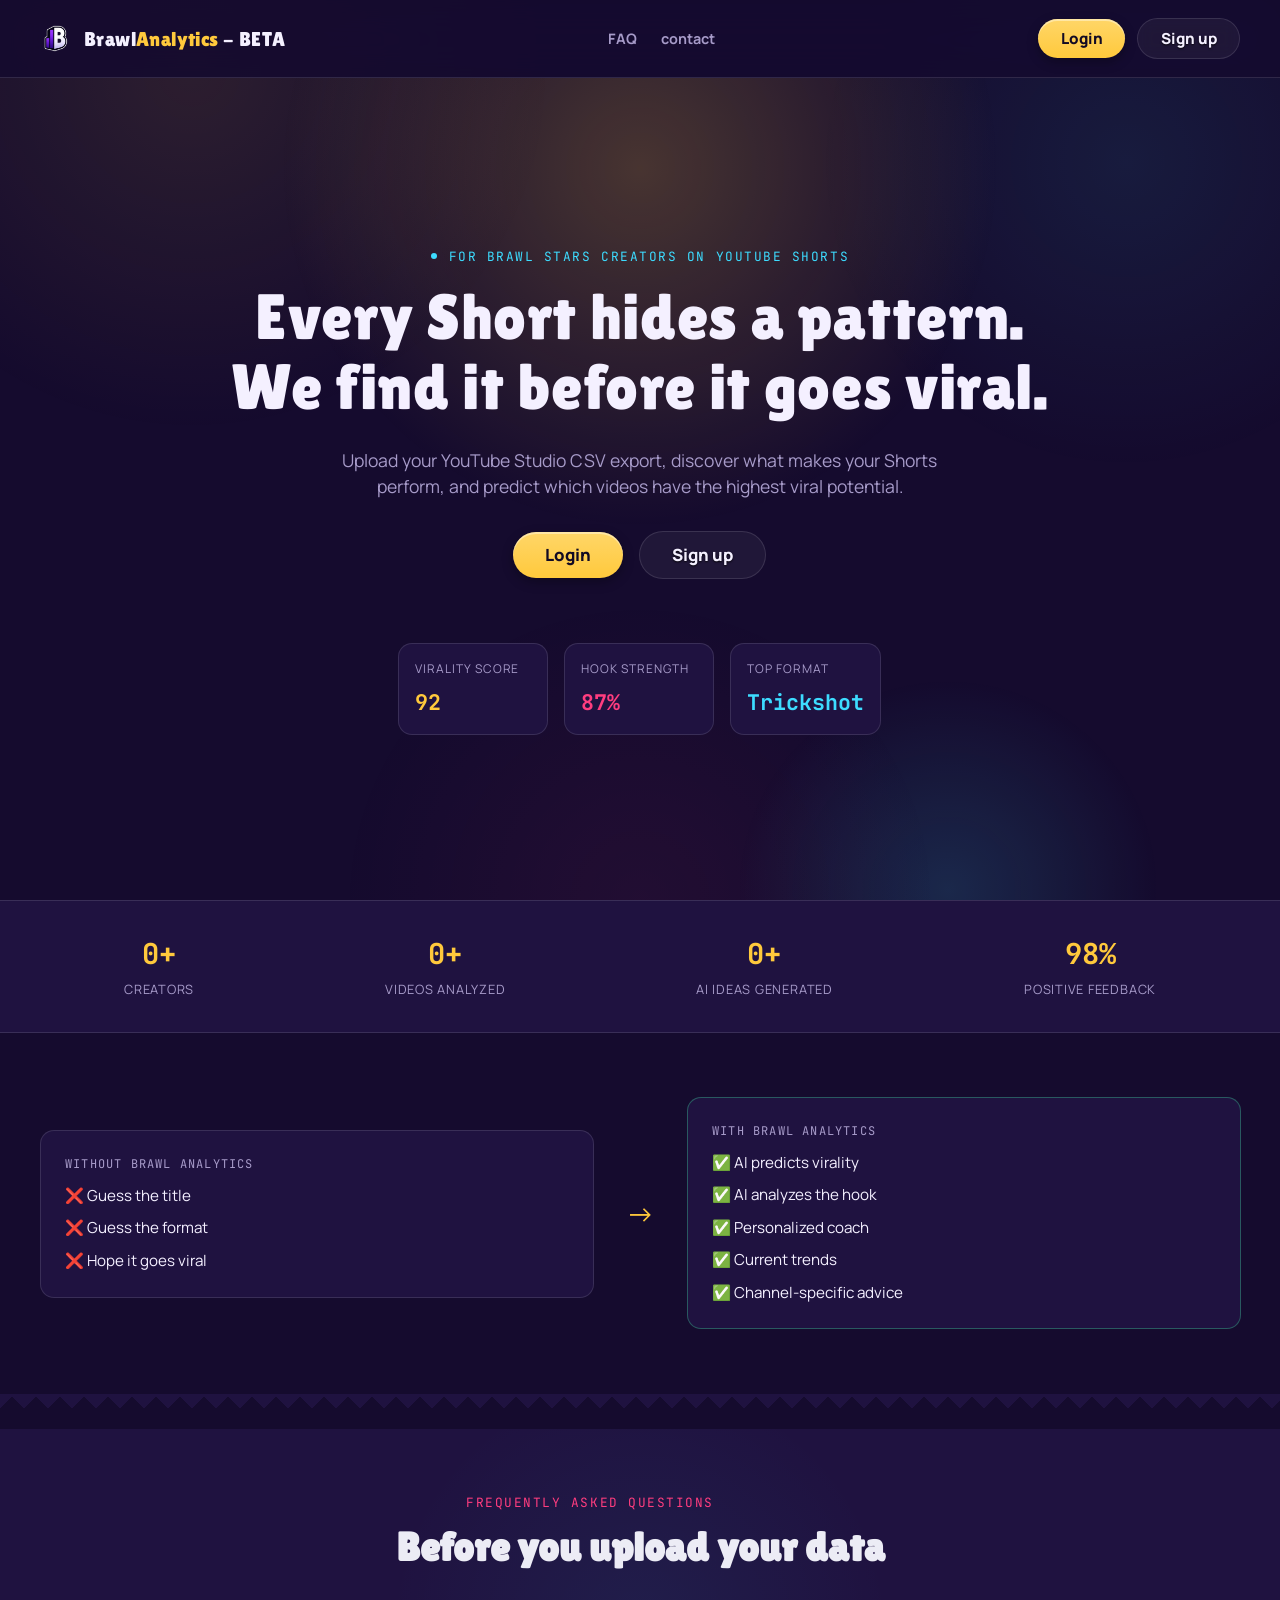
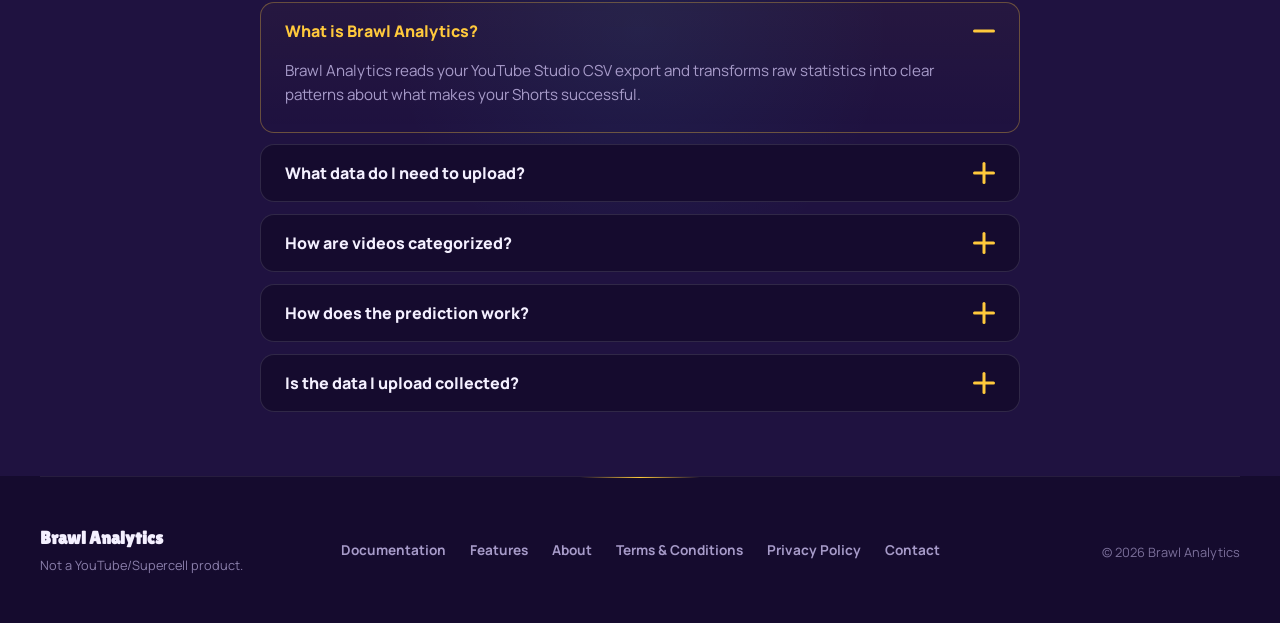
==== commit 9d7f02d6: "Bug fixes" ====
--- a/index.html
+++ b/index.html
@@ -196,7 +196,7 @@
                     <a href="legal/privacy.html" target="_blank" rel="noopener">Privacy Policy</a>
                     <a href="https://mail.google.com/mail/?view=cm&fs=1&to=angeskicollab10@gmail.com" target="_blank" rel="noopener">Contact</a>
                 </nav>
-                <p class="site-footer__legal">© 2026 Brawl Analytics · BETA</p>
+                <p class="site-footer__legal">© 2026 Brawl Analytics</p>
             </footer>
 
         </section>
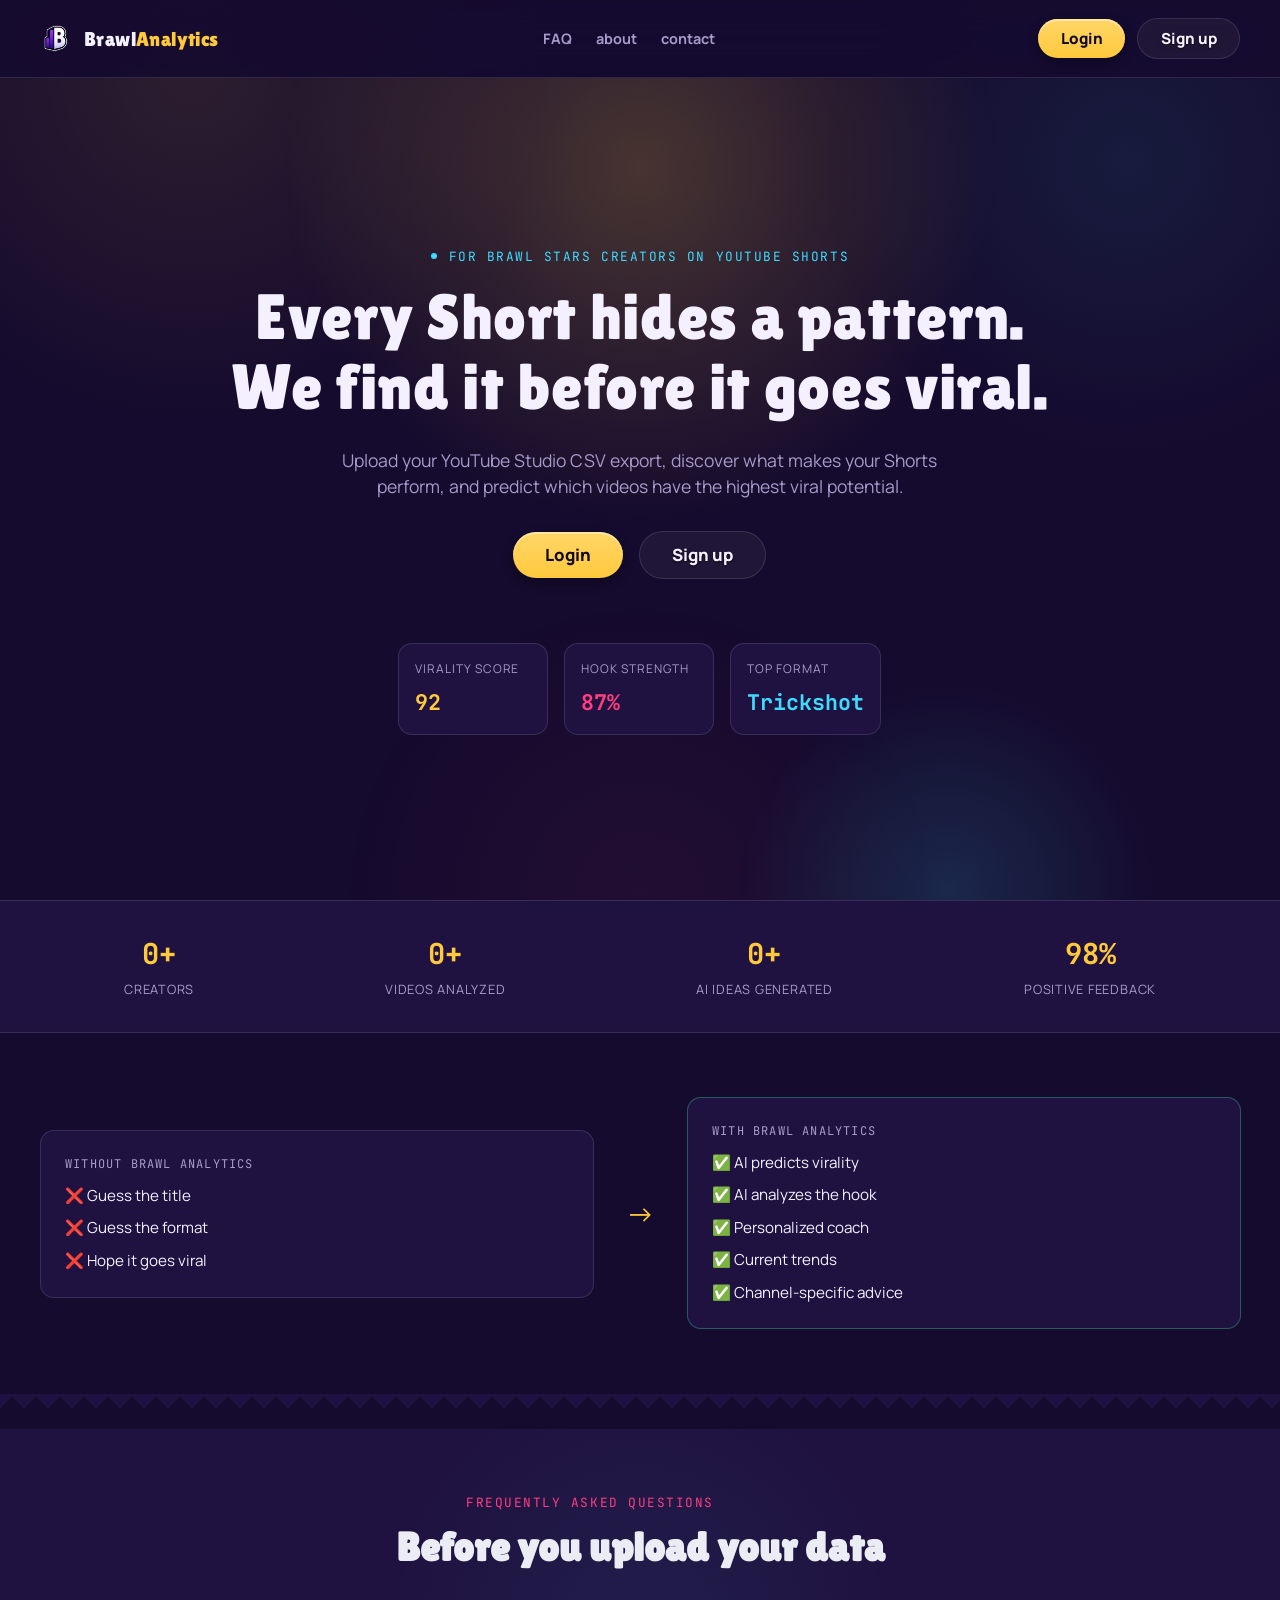
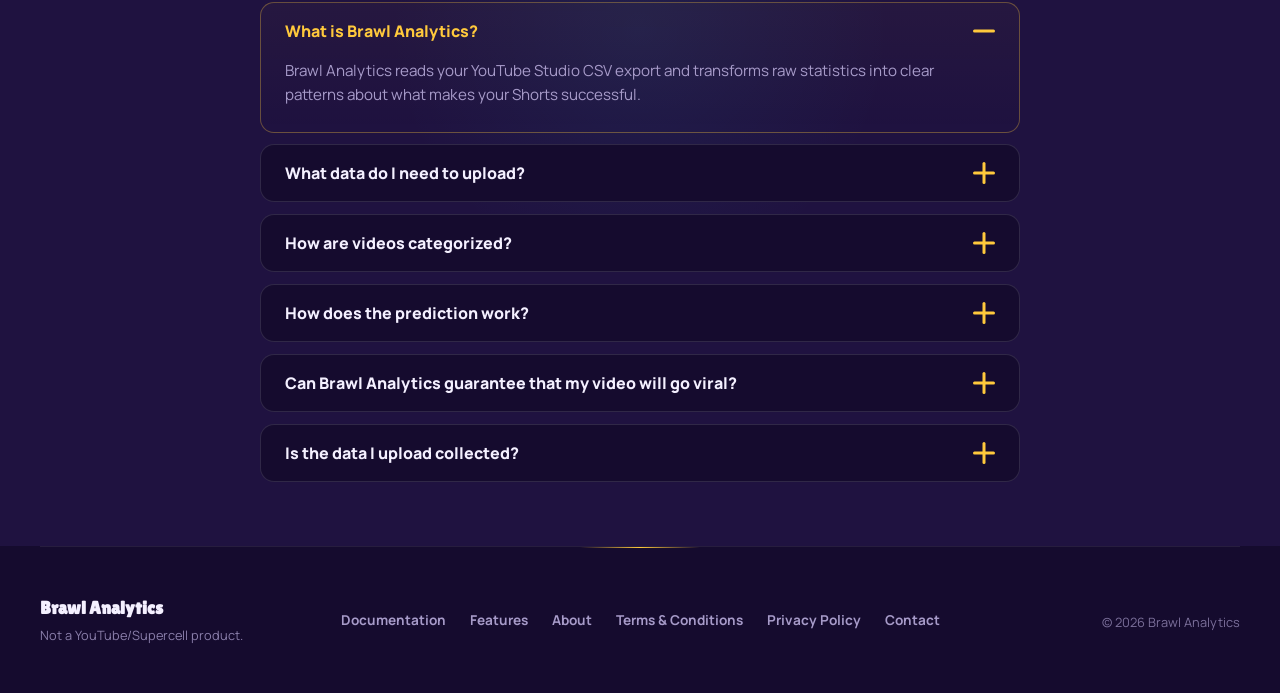
==== commit ad25d50d: "Virality engine v2" ====
--- a/index.html
+++ b/index.html
@@ -114,8 +114,8 @@
                     <p class="hero-description">Upload your YouTube Studio CSV export, discover what makes your Shorts perform, and predict which videos have the highest viral potential.</p>
 
                     <div class="hero-actions">
-                        <button class="btn btn-primary btn-lg" data-action="login">Login</button>
-                        <button class="btn btn-outline btn-lg" data-action="signup">Sign up</button>
+                        <button class="btn btn-primary btn-lg" id="dashboard-or-login-btn">Login</button>
+                        <button class="btn btn-outline btn-lg" id="signup-or-logout-btn">Sign up</button>
                     </div>
 
                     <div class="hero-stats">
@@ -142,7 +142,7 @@
                 </div>
                 <div class="ba-arrow">→</div>
                 <div class="ba-col ba-with">
-                    <span class="ba-label">With Brawl Analytics</span>
+                   <span class="ba-label">With Brawl Analytics</span>
                     <ul><li>✅ AI predicts virality</li><li>✅ AI analyzes the hook</li><li>✅ Personalized coach</li><li>✅ Current trends</li><li>✅ Channel-specific advice</li></ul>
                 </div>
             </section>
@@ -173,7 +173,16 @@
 
                     <details class="faq-item scroll-reveal">
                         <summary><span>How does the prediction work?</span><span class="faq-icon"></span></summary>
-                        <p class="faq-answer">The system analyses previous performance, retention signals and content patterns to estimate viral potential.</p>
+                        <p class="faq-answer">
+                            Before you publish, our AI compares your video idea with your Channel Profile, historical performance, detected content formats and current Brawl Stars trends to estimate its viral potential. Once you upload a draft video, Gemini AI can also analyze the video itself and provide personalized feedback before publication. Predictions and analyses are estimates, not guarantees.
+                        </p>
+                    </details>
+
+                    <details class="faq-item scroll-reveal">
+                        <summary><span>Can Brawl Analytics guarantee that my video will go viral?</span><span class="faq-icon"></span></summary>
+                        <p class="faq-answer">
+                            No. Brawl Analytics provides AI-powered predictions and recommendations based on your channel history, current trends and video analysis. These insights are designed to help you make better publishing decisions, but no AI can guarantee future views or viral success.
+                        </p>
                     </details>
 
                     <details class="faq-item scroll-reveal">
@@ -181,7 +190,7 @@
                         <p class="faq-answer">Yes. The data you upload is securely stored and used only to provide the features of Brawl Analytics, such as channel analytics, AI-powered predictions, and personalized recommendations. <strong>Your data is never sold or shared with third parties for marketing purposes.</strong> For more information, please read our <a href="legal/privacy.html" target="_blank" rel="noopener">Privacy Policy</a>.</p>
                     </details>
                 </div>
-            </section>
+            </section> 
 
             <footer class="site-footer">
                 <div class="site-footer__brand">
--- a/css/css_cards.css
+++ b/css/css_cards.css
@@ -68,7 +68,9 @@
 
     border-color:rgba(255,201,60,.15);
 
-    box-shadow:var(--shadow-elevation);
+    box-shadow: 
+        var(--shadow-elevation),
+        0 0 40px rgba(61,220,255,.1);
 
 }
 
@@ -78,9 +80,13 @@
 
     font-family:var(--font-display);
 
-    font-size:clamp(1.2rem, 2vw, 1.5rem);
+    font-size:clamp(1.35rem, 2.2vw, 1.65rem);
 
     margin-bottom:var(--space-2);
+    font-weight: 700;
+    letter-spacing: -.02em;
+    line-height: 1.1;
+    color: var(--color-text);
 
 }
 
@@ -90,9 +96,12 @@
 
     color:var(--color-text-muted);
 
-    font-size:.95rem;
+    font-size:.9rem;
 
     margin-bottom:var(--space-5);
+    line-height: 1.5;
+    font-weight: 400;
+    letter-spacing: 0.01em;
 
 }
 
--- a/css/css_dashboard.css
+++ b/css/css_dashboard.css
@@ -116,16 +116,35 @@
 
     white-space:nowrap;
 
+    position: relative;
+
     transition:
 
-        background var(--transition-fast),
-
-        color var(--transition-fast),
-
-        transform var(--transition-fast),
-
-        box-shadow var(--transition-fast);
-
+        background var(--transition-smooth),
+
+        color var(--transition-smooth),
+
+        transform var(--transition-smooth),
+
+        box-shadow var(--transition-smooth),
+
+        border-color var(--transition-smooth);
+}
+
+.app-tab::after{
+    content: '';
+    position: absolute;
+    bottom: 0;
+    left: 50%;
+    width: 0;
+    height: 2px;
+    background: var(--color-primary);
+    transform: translateX(-50%);
+    transition: width var(--transition-smooth);
+}
+
+.app-tab:hover::after{
+    width: 60%;
 }
 
 
@@ -159,7 +178,16 @@
     padding-inline:.25rem;
 
     padding-block:var(--space-2);
-
+    opacity: 0;
+    transform: translateY(10px);
+    transition: 
+        opacity 0.4s cubic-bezier(0.4, 0, 0.2, 1),
+        transform 0.4s cubic-bezier(0.4, 0, 0.2, 1);
+}
+
+.dashboard-section:not([hidden]){
+    opacity: 1;
+    transform: translateY(0);
 }
 
 /* ==========================================================
@@ -295,6 +323,24 @@
     border: 1px solid rgba(255,201,60,.15);
     border-radius: var(--radius-md);
     padding: var(--space-5);
+    position: relative;
+    overflow: hidden;
+}
+
+.score-hero::before{
+    content: '';
+    position: absolute;
+    top: -50%;
+    left: -50%;
+    width: 200%;
+    height: 200%;
+    background: radial-gradient(
+        circle,
+        rgba(255, 201, 60, 0.08) 0%,
+        transparent 70%
+    );
+    animation: float 6s ease-in-out infinite;
+    pointer-events: none;
 }
 
 
@@ -311,7 +357,17 @@
 
     color:var(--color-primary);
     text-shadow: 0 0 30px rgba(255,201,60,.3);
-
+    position: relative;
+    transition: 
+        text-shadow var(--transition-smooth),
+        transform var(--transition-smooth);
+}
+
+.score-value:hover{
+    text-shadow: 
+        0 0 20px rgba(255,201,60,.6),
+        0 0 40px rgba(255,201,60,.4);
+    transform: scale(1.05);
 }
 
 
@@ -377,8 +433,15 @@
 .format-name{
 
     font-family:var(--font-display);
-    color: #B8BACB;
-    font-weight: 600;
+    color: var(--color-text);
+    font-weight: 700;
+    letter-spacing: -.02em;
+    line-height: 1.1;
+    margin-bottom: 0.35rem;
+    display: flex;
+    align-items: center;
+    flex-wrap: wrap;
+    gap: 0.5rem;
 
 }
 
@@ -708,13 +771,18 @@
     flex-direction: column;
     align-items: center;
     text-align: center;
-    transition: all var(--transition-fast);
+    transition: 
+        transform var(--transition-smooth),
+        box-shadow var(--transition-smooth),
+        border-color var(--transition-smooth);
 }
 
 .stat-card:hover{
-    transform: translateY(-2px);
-    border-color: rgba(255,201,60,.2);
-    box-shadow: 0 8px 24px rgba(0,0,0,.15);
+    transform: translateY(-4px) scale(1.02);
+    border-color: rgba(255,201,60,.3);
+    box-shadow: 
+        0 16px 40px rgba(0,0,0,.3),
+        0 0 30px rgba(255,201,60,.15);
 }
 
 .stat-value{
@@ -786,15 +854,17 @@
 .va-intro h2{font-size:clamp(1.9rem,4vw,2.8rem);letter-spacing:-.06em;line-height:1.1;margin:.8rem 0}
 .va-intro p,.va-results-hero p{color:var(--color-text-muted);margin:0;font-size:.9rem}
 .va-card,.va-metric,.va-insight,.va-end-grid aside,.va-faq,.va-channel{border:1px solid rgba(255,255,255,.1);border-radius:1.2rem;background:linear-gradient(145deg,rgba(34,28,61,.9),rgba(20,14,43,.95));box-shadow:0 1.25rem 3.75rem rgba(0,0,0,.16)}
-.va-card{padding:2rem}.va-card h3{font-size:1.8rem;letter-spacing:-.05em;margin:.5rem 0 1.4rem}
+.va-card{padding:2rem;background:rgba(31,18,64,.85);backdrop-filter:blur(16px);-webkit-backdrop-filter:blur(16px);border:1px solid rgba(255,201,60,.12)}.va-card h3{font-size:1.8rem;letter-spacing:-.05em;margin:.5rem 0 1.4rem}
 .va-dropzone{min-height:15rem;border-radius:1rem;border:1px dashed rgba(183,166,255,.48);background:radial-gradient(circle at 50% 20%,rgba(131,93,243,.16),transparent 48%);display:flex;flex-direction:column;align-items:center;justify-content:center;cursor:pointer;transition:.22s}
 .va-dropzone:hover,.va-dropzone.is-dragging{border-color:#b9a8ff;background:radial-gradient(circle at 50% 20%,rgba(131,93,243,.28),transparent 55%)}
 .va-dropzone input{position:absolute;opacity:0;pointer-events:none}.va-dropzone strong{font-size:1rem;margin-top:.75rem}.va-dropzone small,.va-upload-progress small{font-size:.75rem;color:var(--color-text-muted)}
 .va-upload-icon{display:grid;place-items:center;width:3.25rem;height:3.25rem;border-radius:1rem;background:#211c38;border:1px solid rgba(185,166,255,.4);font-size:1.55rem;color:#c8baff}.va-upload-progress{padding:1.1rem .25rem 0}.va-upload-progress>div{display:flex;justify-content:space-between;font-size:.75rem}.va-upload-progress p,.va-progress{margin:.65rem 0 .5rem;height:.38rem;border-radius:.5rem;background:#292a36;overflow:hidden}.va-upload-progress i,.va-progress i{display:block;width:0;height:100%;border-radius:inherit;background:linear-gradient(90deg,#8c6af4,#ca9dff);transition:width .4s ease}
-.va-wizard-card{max-width:47rem;margin:auto}.va-wizard-top,.va-results-hero,.va-section-title{display:flex;justify-content:space-between;gap:1.25rem;align-items:flex-start}.va-dots{display:flex;gap:.4rem}.va-dots i{width:.44rem;height:.44rem;border-radius:.5rem;background:#383943;transition:.2s}.va-dots i.active{width:1.4rem;background:#a990ff}.va-question{padding-top:3rem;min-height:17rem;animation:va-in .35s both}.va-question h3{font-size:clamp(1.65rem,4vw,2.4rem);margin:.4rem 0}.va-question>p{color:var(--color-text-muted);font-size:.82rem;margin-bottom:1.7rem}.va-options,.va-formats{display:grid;gap:.55rem}.va-formats{grid-template-columns:repeat(2,1fr)}.va-options button,.va-formats button{padding:.9rem 1rem;border:1px solid rgba(255,255,255,.1);background:#1b1c27;color:#e9e8ed;border-radius:.75rem;text-align:left;font:600 .82rem var(--font-body);transition:.2s}.va-options button span{float:right}.va-options button:hover,.va-formats button:hover,.va-formats button.selected{transform:translateX(3px);border-color:#a990ff;background:#28223e}.va-question textarea{width:100%;min-height:9rem;resize:vertical;border-radius:.8rem;border:1px solid rgba(255,255,255,.1);background:#191a24;color:white;padding:1rem;font:.82rem var(--font-body);outline:0}.va-question textarea:focus{border-color:#aa94ff;box-shadow:0 0 0 3px rgba(169,144,255,.13)}.va-primary,.va-outline{margin-top:1rem;border:0;border-radius:.7rem;padding:.75rem 1rem;background:#f0eef6;color:#171520;font:800 .8rem var(--font-body)}.va-primary span{color:#7659d8;font-size:1rem}
-.va-analysis{text-align:center;padding:1.75rem 1.25rem;max-width:39rem;margin:auto}.va-radar{width:5.5rem;height:5.5rem;border:1px solid rgba(178,154,255,.5);border-radius:50%;display:grid;place-items:center;margin:0 auto 1.45rem;position:relative;animation:va-pulse 2s infinite}.va-radar:before,.va-radar:after{content:"";position:absolute;inset:-.9rem;border:1px solid rgba(178,154,255,.2);border-radius:50%}.va-radar:after{inset:-1.75rem}.va-radar i{width:1.3rem;height:1.3rem;border-radius:50%;background:#a990ff;box-shadow:0 0 1.6rem #a990ff}.va-analysis h3{font-size:2.2rem;letter-spacing:-.06em;margin:.6rem 0}.va-analysis>p,.va-analysis>small{color:var(--color-text-muted);font-size:.8rem}.va-loading{letter-spacing:3px;animation:va-dots 1.2s steps(4,end) infinite}.va-analysis-list{margin:2.2rem 0 1.4rem;text-align:left;display:grid;gap:.5rem}.va-analysis-list div{color:#777986;font-size:.82rem}.va-analysis-list div:before{content:'○';margin-right:.55rem}.va-analysis-list div.done{color:#dedde5}.va-analysis-list div.done:before{content:'✓';color:#7ee8b0}
+.va-wizard-card{max-width:47rem;margin:auto}.va-wizard-top,.va-results-hero,.va-section-title{display:flex;justify-content:space-between;gap:1.25rem;align-items:flex-start}.va-dots{display:flex;gap:.4rem}.va-dots i{width:.44rem;height:.44rem;border-radius:.5rem;background:#383943;transition:.2s}.va-dots i.active{width:1.4rem;background:#a990ff}.va-question{padding-top:3rem;min-height:17rem;animation:va-in .35s both}.va-question h3{font-size:clamp(1.65rem,4vw,2.4rem);margin:.4rem 0}.va-question>p{color:var(--color-text-muted);font-size:.82rem;margin-bottom:1.7rem}.va-options,.va-formats{display:grid;gap:.55rem}.va-formats{grid-template-columns:repeat(2,1fr)}.va-options button,.va-formats button{padding:.9rem 1rem;border:1px solid rgba(255,255,255,.1);background:#1b1c27;color:#e9e8ed;border-radius:.75rem;text-align:left;font:600 .82rem var(--font-body);transition:.2s}.va-options button span{float:right}.va-options button:hover,.va-formats button:hover,.va-formats button.selected{transform:translateX(3px);border-color:#a990ff;background:#28223e}.va-question textarea{width:100%;min-height:9rem;resize:vertical;border-radius:.8rem;border:1px solid rgba(255,255,255,.1);background:#191a24;color:white;padding:1rem;font:.82rem var(--font-body);outline:0}.va-question textarea:focus{border-color:#aa94ff;box-shadow:0 0 0 3px rgba(169,144,255,.13)}.va-primary,.va-outline{margin-top:1rem;border:0;border-radius:.7rem;padding:.75rem 1rem;background:#f0eef6;color:#171520;font:800 .8rem var(--font-body);transition:transform var(--transition-smooth),box-shadow var(--transition-smooth),border-color var(--transition-smooth)}.va-primary span{color:#7659d8;font-size:1rem}
+.va-primary:hover{transform:translateY(-2px);box-shadow:0 8px 20px rgba(118,89,216,.4),0 0 30px rgba(118,89,216,.2)}
+.va-outline:hover{transform:translateY(-2px);box-shadow:0 8px 20px rgba(255,255,255,.15),0 0 30px rgba(61,220,255,.1);border-color:rgba(61,220,255,.4)}
+.va-analysis{text-align:center;padding:1.75rem 1.25rem;max-width:39rem;margin:auto;background:rgba(21,11,46,.75);backdrop-filter:blur(20px);-webkit-backdrop-filter:blur(20px);border:1px solid rgba(255,201,60,.15);box-shadow:0 8px 32px rgba(0,0,0,.3),inset 0 1px 0 rgba(255,255,255,.1),0 0 40px rgba(255,201,60,.1);border-radius:1.2rem}.va-radar{width:5.5rem;height:5.5rem;border:1px solid rgba(178,154,255,.5);border-radius:50%;display:grid;place-items:center;margin:0 auto 1.45rem;position:relative;animation:va-pulse 2s infinite,radarGlow 3s ease-in-out infinite}.va-radar:before,.va-radar:after{content:"";position:absolute;inset:-.9rem;border:1px solid rgba(178,154,255,.2);border-radius:50%}.va-radar:after{inset:-1.75rem}.va-radar i{width:1.3rem;height:1.3rem;border-radius:50%;background:#a990ff;box-shadow:0 0 1.6rem #a990ff}.va-analysis h3{font-size:2.2rem;letter-spacing:-.06em;margin:.6rem 0}.va-analysis>p,.va-analysis>small{color:var(--color-text-muted);font-size:.8rem}.va-loading{letter-spacing:3px;animation:va-dots 1.2s steps(4,end) infinite}.va-analysis-list{margin:2.2rem 0 1.4rem;text-align:left;display:grid;gap:.5rem}.va-analysis-list div{color:#777986;font-size:.82rem}.va-analysis-list div:before{content:'○';margin-right:.55rem}.va-analysis-list div.done{color:#dedde5}.va-analysis-list div.done:before{content:'✓';color:#7ee8b0}
 .va-results{animation:va-in .5s both}.va-results-hero{align-items:end;margin:0 0 1.8rem}.va-results-hero h3{font-size:clamp(2rem,4vw,3.1rem);line-height:1.08;letter-spacing:-.065em;margin:.55rem 0 .75rem}.va-results-hero em{font-style:normal;color:#f5a3d7}.va-outline{background:transparent;border:1px solid rgba(255,255,255,.22);color:#e9e8ed;white-space:nowrap}.va-score-grid{display:grid;grid-template-columns:1.15fr .85fr .9fr;gap:.8rem;margin-bottom:3.5rem}.va-metric{padding:1.35rem;min-height:12.8rem}.va-metric>strong{display:block;font-size:2.15rem;letter-spacing:-.06em;margin:1.7rem 0 .3rem}.va-score{background:linear-gradient(140deg,#352858,#181923 60%)}.va-score>strong{font-size:4.45rem;line-height:1}.va-score>strong small{font-size:.75rem;letter-spacing:0;color:#aaaab5}.va-score>i,.va-metric>i{display:block;font-style:normal;color:#7ee8b0;font-size:.7rem}.va-metric p{font-size:.69rem;color:var(--color-text-muted);margin:.85rem 0}.va-metric .va-progress{margin-top:1.25rem}.va-views strong b{color:#737480}.va-section-title{align-items:end;margin-bottom:1.1rem}.va-section-title h3{font-size:1.8rem;letter-spacing:-.05em;margin:.35rem 0 0}.va-section-title>p{color:var(--color-text-muted);font-size:.75rem;margin:0}.va-breakdown{display:grid;grid-template-columns:1fr 1fr;gap:.6rem;margin-bottom:3.4rem}.va-breakdown>div{border:1px solid rgba(255,255,255,.08);background:#171820;border-radius:.7rem;padding:.8rem}.va-breakdown p{display:flex;justify-content:space-between;font-size:.75rem;margin:0 0 .55rem}.va-breakdown strong{color:#cfbfff}.va-insights{display:grid;grid-template-columns:1fr 1fr 1fr;gap:.8rem;margin-bottom:3.4rem}.va-insight{padding:1.2rem}.va-insight>span{display:grid;place-items:center;width:2.05rem;height:2.05rem;border-radius:.6rem;background:#282939;color:#7ee8b0;font-weight:800}.va-insight h4{font-size:1.25rem;letter-spacing:-.04em;margin:.8rem 0}.va-insight ul{list-style:none;padding:0;margin:0}.va-insight li,.va-insight p{color:#c4c4ce;font-size:.7rem;margin:0 0 .55rem}.va-insight li:before{content:'✓';color:#7ee8b0;margin-right:.45rem}.va-insight.weak>span{color:#ffc875}.va-insight.weak li:before{content:'•';color:#ffc875}.va-insight.critical{border-color:rgba(255,144,153,.34);background:linear-gradient(150deg,rgba(94,36,45,.35),#191920)}.va-insight.critical>span{color:#ff9099;background:#40222b}.va-suggestions{display:grid;grid-template-columns:.85fr 1.15fr;gap:2.2rem;border:1px solid rgba(174,150,255,.27);background:linear-gradient(120deg,#302454,#191923 55%);border-radius:1.2rem;padding:1.9rem;margin-bottom:1.65rem}.va-suggestions h3{font-size:1.7rem;letter-spacing:-.05em;margin:.4rem 0}.va-suggestions p{font-size:.75rem;color:var(--color-text-muted)}.va-suggestions ol{list-style:none;margin:0;padding:0}.va-suggestions li{font-size:.75rem;padding:.7rem 0;border-bottom:1px solid rgba(255,255,255,.09)}.va-suggestions li:last-child{border:0}.va-suggestions li b{font:.65rem var(--font-mono);color:#b4a1ff;margin-right:.75rem}.va-channel{display:grid;grid-template-columns:auto 1fr auto;gap:1.1rem;align-items:center;padding:1.4rem;margin-bottom:3.4rem}.va-channel-mark{display:grid;place-items:center;width:2.9rem;height:2.9rem;border-radius:.9rem;background:linear-gradient(135deg,#b7a6ff,#815cf3);color:#161025;font-weight:800;font-size:1.5rem}.va-channel h3{font-size:1.65rem;letter-spacing:-.05em;margin:.3rem 0}.va-channel p{font-size:.75rem;color:var(--color-text-muted);margin:0;max-width:37rem}.va-channel>strong{font-size:1.5rem;letter-spacing:-.05em;text-align:right;color:#7ee8b0}.va-channel>strong small{display:block;font-size:.63rem;letter-spacing:0;color:var(--color-text-muted);font-weight:500}.va-end-grid{display:grid;grid-template-columns:.75fr 1.25fr;gap:.8rem}.va-end-grid aside{padding:1.4rem;background:linear-gradient(150deg,#352857,#1e1c29)}.va-end-grid aside h4{font-size:1.45rem;letter-spacing:-.05em;line-height:1.25;margin:1.1rem 0 1.5rem}.va-end-grid aside button{background:none;border:0;color:#e8e5f5;font:700 .75rem var(--font-body);padding:0}.va-faq{padding:1.4rem}.va-faq h3{font-size:1.65rem;letter-spacing:-.05em;margin:.4rem 0 1rem}.va-faq details{border-top:1px solid rgba(255,255,255,.09);padding:.75rem 0}.va-faq summary{list-style:none;cursor:pointer;font-size:.75rem;font-weight:700}.va-faq summary::-webkit-details-marker{display:none}.va-faq summary b{float:right;color:#ae9aff;font-size:1rem}.va-faq details[open] summary b{transform:rotate(45deg)}.va-faq details p{font-size:.69rem;color:var(--color-text-muted);margin:.55rem 1.4rem 0 0}
-@keyframes va-in{from{opacity:0;transform:translateY(.9rem)}to{opacity:1;transform:none}}@keyframes va-pulse{50%{transform:scale(.94);opacity:.75}}@keyframes va-dots{0%{width:0}100%{width:1.3rem}}@media(max-width:760px){.video-analysis{padding-top:2rem}.va-card{padding:1.35rem}.va-wizard-top,.va-results-hero,.va-section-title{display:block}.va-dots,.va-results-hero .va-outline,.va-section-title>p{margin-top:.9rem}.va-score-grid,.va-insights,.va-suggestions,.va-end-grid{grid-template-columns:1fr}.va-breakdown{grid-template-columns:1fr}.va-formats{grid-template-columns:1fr}.va-channel{grid-template-columns:auto 1fr}.va-channel>strong{grid-column:2;text-align:left}.va-results-hero .va-outline{display:block}.va-analysis h3{font-size:1.9rem}}
+@keyframes va-in{from{opacity:0;transform:translateY(.9rem)}to{opacity:1;transform:none}}@keyframes va-pulse{50%{transform:scale(.94);opacity:.75}}@keyframes va-dots{0%{width:0}100%{width:1.3rem}}@keyframes radarGlow{0%,100%{box-shadow:0 0 20px rgba(169,144,255,.4),0 0 40px rgba(169,144,255,.2)}50%{box-shadow:0 0 30px rgba(169,144,255,.6),0 0 60px rgba(169,144,255,.3)}}@media(max-width:760px){.video-analysis{padding-top:2rem}.va-card{padding:1.35rem}.va-wizard-top,.va-results-hero,.va-section-title{display:block}.va-dots,.va-results-hero .va-outline,.va-section-title>p{margin-top:.9rem}.va-score-grid,.va-insights,.va-suggestions,.va-end-grid{grid-template-columns:1fr}.va-breakdown{grid-template-columns:1fr}.va-formats{grid-template-columns:1fr}.va-channel{grid-template-columns:auto 1fr}.va-channel>strong{grid-column:2;text-align:left}.va-results-hero .va-outline{display:block}.va-analysis h3{font-size:1.9rem}.stat-card:hover{transform:translateY(-2px) scale(1.01)}.app-tab::after{display:none}.dashboard-section{opacity:1;transform:none}}
 
 /* ==========================================================
    FORMAT SECTION
@@ -803,7 +873,19 @@
 .formats-container{
     display:flex;
     flex-direction:column;
-    gap:1.25rem;
+    gap:1.4rem;
+    animation: fadeInUp 0.5s ease-out;
+}
+
+@keyframes fadeInUp {
+    from {
+        opacity: 0;
+        transform: translateY(15px);
+    }
+    to {
+        opacity: 1;
+        transform: translateY(0);
+    }
 }
 
 /* ---------- Empty state ---------- */
@@ -823,18 +905,31 @@
     text-align:center;
     min-height:320px;
     color:var(--color-text-muted);
-    gap:.75rem;
+    gap:1rem;
+    padding: 2rem;
+    background: linear-gradient(135deg, rgba(255,255,255,.02), rgba(255,255,255,.01));
+    border: 1px dashed rgba(255,255,255,.1);
+    border-radius: 20px;
+}
+
+.format-empty-icon{
+    font-size: 3rem;
+    opacity: 0.6;
+    filter: grayscale(0.3);
 }
 
 .format-empty h3{
     color:var(--color-text);
-    font-size:1.25rem;
+    font-size:1.35rem;
     font-weight:700;
+    letter-spacing: -0.02em;
+    margin: 0;
 }
 
 .format-empty p{
     max-width:420px;
     line-height:1.6;
+    font-size: 0.95rem;
 }
 
 /* ---------- Cards ---------- */
@@ -845,78 +940,141 @@
     align-items:center;
     gap:1.25rem;
 
-    padding:1.35rem;
-
-    background:
-        linear-gradient(
-            180deg,
-            rgba(255,255,255,.025),
-            rgba(255,255,255,.015)
-        );
-
-    border:1px solid rgba(255,255,255,.06);
-
-    border-radius:18px;
-
-    transition:.25s;
-}
-
-.format-card:hover{
-
-    transform:translateY(-4px);
-
-    border-color:rgba(255,201,60,.35);
-
-    box-shadow:
-        0 12px 30px rgba(0,0,0,.22);
-
-}
-
-.format-card.best-performer{
-
-    border-color:rgba(255,201,60,.5);
+    padding:1.5rem;
 
     background:
         linear-gradient(
             135deg,
-            rgba(255,201,60,.10),
+            rgba(255,255,255,.035),
+            rgba(255,255,255,.018)
+        );
+
+    border:1px solid rgba(255,255,255,.08);
+
+    border-radius:20px;
+
+    transition: all 0.3s cubic-bezier(0.4, 0, 0.2, 1);
+    position: relative;
+    overflow: hidden;
+    animation: slideIn 0.4s ease-out backwards;
+}
+
+.format-card:nth-child(1) { animation-delay: 0.05s; }
+.format-card:nth-child(2) { animation-delay: 0.1s; }
+.format-card:nth-child(3) { animation-delay: 0.15s; }
+.format-card:nth-child(4) { animation-delay: 0.2s; }
+.format-card:nth-child(5) { animation-delay: 0.25s; }
+.format-card:nth-child(6) { animation-delay: 0.3s; }
+
+@keyframes slideIn {
+    from {
+        opacity: 0;
+        transform: translateY(20px) scale(0.98);
+    }
+    to {
+        opacity: 1;
+        transform: translateY(0) scale(1);
+    }
+}
+
+.format-card::before {
+    content: '';
+    position: absolute;
+    top: 0;
+    left: 0;
+    right: 0;
+    height: 1px;
+    background: linear-gradient(90deg, transparent, rgba(255,255,255,.15), transparent);
+    opacity: 0;
+    transition: opacity 0.3s ease;
+}
+
+.format-card:hover::before {
+    opacity: 1;
+}
+
+.format-card:hover{
+
+    transform:translateY(-5px) scale(1.01);
+
+    border-color:rgba(255,201,60,.4);
+
+    box-shadow:
+        0 15px 35px rgba(0,0,0,.25),
+        0 0 0 1px rgba(255,201,60,.1),
+        inset 0 1px 0 rgba(255,255,255,.1);
+
+}
+
+.format-card.best-performer{
+
+    border-color:rgba(255,201,60,.55);
+
+    background:
+        linear-gradient(
+            135deg,
+            rgba(255,201,60,.12),
+            rgba(255,201,60,.05) 50%,
             rgba(255,255,255,.02)
         );
 
+    box-shadow:
+        0 8px 25px rgba(255,201,60,.15),
+        inset 0 1px 0 rgba(255,201,60,.2);
+
+}
+
+.format-card.best-performer:hover {
+    box-shadow:
+        0 18px 40px rgba(255,201,60,.25),
+        0 0 0 1px rgba(255,201,60,.2),
+        inset 0 1px 0 rgba(255,255,255,.15);
+
 }
 
 /* ---------- Icon ---------- */
 
 .format-icon{
 
-    width:58px;
-    height:58px;
-
-    border-radius:16px;
+    width:64px;
+    height:64px;
+
+    border-radius:18px;
 
     display:flex;
     justify-content:center;
     align-items:center;
 
-    font-size:1.6rem;
+    font-size:1.75rem;
 
     flex-shrink:0;
+    position: relative;
+    box-shadow: inset 0 2px 4px rgba(0,0,0,.2);
 }
 
 .format-icon.yellow{
-    background:rgba(255,201,60,.14);
+    background: linear-gradient(135deg, rgba(255,201,60,.18), rgba(255,201,60,.10));
+    border: 1px solid rgba(255,201,60,.25);
 }
 
 .format-icon.blue{
-    background:rgba(61,220,255,.12);
+    background: linear-gradient(135deg, rgba(61,220,255,.16), rgba(61,220,255,.08));
+    border: 1px solid rgba(61,220,255,.25);
 }
 
 .format-icon.green{
-    background:rgba(61,220,154,.12);
+    background: linear-gradient(135deg, rgba(61,220,154,.16), rgba(61,220,154,.08));
+    border: 1px solid rgba(61,220,154,.25);
 }
 
 .format-icon.purple{
-    background:rgba(174,138,255,.12);
+    background: linear-gradient(135deg, rgba(174,138,255,.16), rgba(174,138,255,.08));
+    border: 1px solid rgba(174,138,255,.25);
+}
+
+.format-card:hover .format-icon {
+    transform: scale(1.1) rotate(5deg);
+    transition: transform 0.3s cubic-bezier(0.4, 0, 0.2, 1);
 }
 
 /* ---------- Text ---------- */
@@ -1032,65 +1190,74 @@
 
     margin-left:.6rem;
 
-    padding:.18rem .55rem;
+    padding:.25rem .65rem;
 
     border-radius:999px;
 
+    background: linear-gradient(135deg, rgba(255,201,60,.20), rgba(255,201,60,.10));
+    color:#FFD76D;
+
+    font-size:.72rem;
+
+    font-weight:700;
+    letter-spacing: 0.03em;
+    text-transform: uppercase;
+    border: 1px solid rgba(255,201,60,.25);
+    box-shadow: 0 2px 8px rgba(255,201,60,.15);
+
+}
+
+/* ---------- Buttons ---------- */
+
+.format-actions{
+
+    display:flex;
+    gap:.75rem;
+}
+
+.format-action-btn{
+
+    background:rgba(255,255,255,.04);
+
+    border:1px solid rgba(255,255,255,.10);
+
+    color:#C4C5D1;
+
+    padding:.6rem 1rem;
+
+    border-radius:12px;
+
+    font-size:.85rem;
+
+    font-weight:600;
+
+    transition: all 0.25s cubic-bezier(0.4, 0, 0.2, 1);
+    letter-spacing: 0.01em;
+    box-shadow: 0 2px 4px rgba(0,0,0,.1);
+}
+
+.format-action-btn:hover{
+
     background:rgba(255,201,60,.15);
 
-    color:#FFD76D;
-
-    font-size:.68rem;
-
-    font-weight:700;
-
-}
-
-/* ---------- Buttons ---------- */
-
-.format-actions{
-
-    display:flex;
-    gap:.6rem;
-}
-
-.format-action-btn{
-
-    background:rgba(255,255,255,.02);
-
-    border:1px solid rgba(255,255,255,.08);
-
-    color:#B8BACB;
-
-    padding:.55rem .9rem;
-
-    border-radius:10px;
-
-    font-size:.82rem;
-
-    font-weight:600;
-
-    transition:.2s;
-
-}
-
-.format-action-btn:hover{
-
-    background:rgba(255,201,60,.12);
-
-    border-color:rgba(255,201,60,.35);
+    border-color:rgba(255,201,60,.4);
 
     color:white;
 
+    transform: translateY(-2px);
+    box-shadow: 0 4px 12px rgba(255,201,60,.2);
+
 }
 
 .format-action-btn.delete:hover{
 
-    background:rgba(255,70,70,.12);
-
-    border-color:#ff4b4b;
-
-    color:#ff8f8f;
+    background:rgba(255,82,82,.15);
+
+    border-color:rgba(255,82,82,.5);
+
+    color:#ffb8b8;
+
+    box-shadow: 0 4px 12px rgba(255,82,82,.2);
 
 }
 
@@ -1235,6 +1402,445 @@
 .trends-loading,.trends-empty{padding:2rem;text-align:center;color:var(--color-text-muted);font-size:.9rem}
 
 /* ==========================================================
+   CREATOR TRENDS
+========================================================== */
+
+.trends-tab-nav{
+    display:flex;
+    gap:var(--space-2);
+    padding:var(--space-1);
+    background:rgba(31,18,64,.5);
+    border:1px solid rgba(255,255,255,.08);
+    border-radius:var(--radius-md);
+    margin-bottom:var(--space-5);
+}
+
+.trends-tab{
+    flex:1;
+    padding:var(--space-2) var(--space-3);
+    background:transparent;
+    border:none;
+    border-radius:var(--radius-sm);
+    color:var(--color-text-muted);
+    font-family:var(--font-body);
+    font-size:.9rem;
+    font-weight:600;
+    cursor:pointer;
+    transition:all var(--transition-fast);
+}
+
+.trends-tab:hover{
+    color:var(--color-text);
+    background:rgba(255,255,255,.05);
+}
+
+.trends-tab.active{
+    background:linear-gradient(135deg,rgba(255,201,60,.15),rgba(255,201,60,.05));
+    color:var(--color-primary);
+    border:1px solid rgba(255,201,60,.25);
+}
+
+.trends-tab-content{
+    animation:fadeIn var(--transition) ease;
+}
+
+.creator-trends-header{
+    margin-bottom:var(--space-5);
+}
+
+.creator-trends-header .panel-title{
+    font-size:1.5rem;
+    margin-bottom:var(--space-2);
+}
+
+.creator-trends-header .panel-subtitle{
+    color:var(--color-text-muted);
+    font-size:.95rem;
+    line-height:1.6;
+    margin-bottom:var(--space-4);
+}
+
+.creator-trends-metrics{
+    display:flex;
+    gap:var(--space-4);
+    flex-wrap:wrap;
+    padding:var(--space-3);
+    background:rgba(255,255,255,.03);
+    border:1px solid rgba(255,255,255,.08);
+    border-radius:var(--radius-md);
+}
+
+.metric-item{
+    display:flex;
+    flex-direction:column;
+    gap:var(--space-1);
+}
+
+.metric-label{
+    font-size:.75rem;
+    color:var(--color-text-muted);
+    text-transform:uppercase;
+    letter-spacing:.05em;
+}
+
+.metric-value{
+    font-family:var(--font-mono);
+    font-size:1.1rem;
+    font-weight:700;
+    color:var(--color-primary);
+}
+
+.creator-trends-warning{
+    display:flex;
+    gap:var(--space-3);
+    padding:var(--space-4);
+    background:linear-gradient(135deg,rgba(255,61,127,.1),rgba(255,61,127,.03));
+    border:1px solid rgba(255,61,127,.3);
+    border-radius:var(--radius-md);
+    margin-bottom:var(--space-5);
+}
+
+.warning-icon{
+    font-size:1.5rem;
+    flex-shrink:0;
+}
+
+.warning-content h4{
+    color:var(--color-accent);
+    font-size:1rem;
+    font-weight:700;
+    margin-bottom:var(--space-2);
+}
+
+.warning-content p{
+    color:var(--color-text-muted);
+    font-size:.9rem;
+    line-height:1.6;
+    margin:0;
+}
+
+.creator-trends-loading,
+.creator-trends-empty,
+.creator-trends-error{
+    padding:3rem;
+    text-align:center;
+}
+
+.skeleton-loader{
+    display:flex;
+    flex-direction:column;
+    gap:var(--space-3);
+}
+
+.skeleton-card{
+    height:180px;
+    background:linear-gradient(90deg,rgba(255,255,255,.05) 25%,rgba(255,255,255,.1) 50%,rgba(255,255,255,.05) 75%);
+    background-size:200% 100%;
+    border-radius:var(--radius-md);
+    animation:skeleton-loading 1.5s infinite;
+    border:1px solid rgba(255,255,255,.08);
+}
+
+@keyframes skeleton-loading{
+    0%{background-position:200% 0}
+    100%{background-position:-200% 0}
+}
+
+.empty-icon,
+.error-icon{
+    font-size:3rem;
+    margin-bottom:var(--space-3);
+}
+
+.creator-trends-empty h3,
+.creator-trends-error h3{
+    font-size:1.2rem;
+    margin-bottom:var(--space-2);
+}
+
+.creator-trends-empty p,
+.creator-trends-error p{
+    color:var(--color-text-muted);
+    font-size:.95rem;
+}
+
+.creator-trends-content{
+    animation:fadeIn var(--transition) ease;
+}
+
+.creator-trends-grid{
+    display:grid;
+    grid-template-columns:1fr 300px;
+    gap:var(--space-5);
+}
+
+.creator-trends-main{
+    min-width:0;
+}
+
+.creator-trends-cards{
+    display:flex;
+    flex-direction:column;
+    gap:var(--space-4);
+}
+
+.creator-trend-card{
+    background:linear-gradient(135deg,rgba(31,18,64,.8),rgba(42,24,86,.6));
+    border:1px solid rgba(255,255,255,.1);
+    border-radius:var(--radius-lg);
+    padding:var(--space-5);
+    transition:all var(--transition);
+}
+
+.creator-trend-card:hover{
+    border-color:rgba(255,201,60,.3);
+    transform:translateY(-2px);
+    box-shadow:var(--shadow-elevation-hover);
+}
+
+.trend-card-header{
+    display:flex;
+    justify-content:space-between;
+    align-items:flex-start;
+    gap:var(--space-3);
+    margin-bottom:var(--space-4);
+    flex-wrap:wrap;
+}
+
+.trend-card-title{
+    flex:1;
+    min-width:0;
+}
+
+.trend-name{
+    font-size:1.25rem;
+    font-weight:700;
+    color:var(--color-text);
+    margin-bottom:var(--space-1);
+}
+
+.trend-category{
+    font-size:.85rem;
+    color:var(--color-text-muted);
+}
+
+.trend-status{
+    padding:var(--space-1) var(--space-2);
+    border-radius:var(--radius-round);
+    font-size:.75rem;
+    font-weight:700;
+    text-transform:uppercase;
+    letter-spacing:.05em;
+}
+
+.trend-status.emerging{
+    background:rgba(61,220,255,.15);
+    color:var(--color-secondary);
+    border:1px solid rgba(61,220,255,.3);
+}
+
+.trend-status.trending{
+    background:rgba(255,201,60,.15);
+    color:var(--color-primary);
+    border:1px solid rgba(255,201,60,.3);
+}
+
+.trend-status.declining{
+    background:rgba(255,84,112,.15);
+    color:var(--color-danger);
+    border:1px solid rgba(255,84,112,.3);
+}
+
+.trend-metrics{
+    display:grid;
+    grid-template-columns:repeat(auto-fit,minmax(120px,1fr));
+    gap:var(--space-3);
+    margin-bottom:var(--space-4);
+    padding:var(--space-3);
+    background:rgba(0,0,0,.2);
+    border-radius:var(--radius-md);
+}
+
+.trend-metric{
+    display:flex;
+    flex-direction:column;
+    gap:var(--space-1);
+}
+
+.trend-metric-label{
+    font-size:.7rem;
+    color:var(--color-text-muted);
+    text-transform:uppercase;
+    letter-spacing:.05em;
+}
+
+.trend-metric-value{
+    font-family:var(--font-mono);
+    font-size:1.1rem;
+    font-weight:700;
+    color:var(--color-text);
+}
+
+.trend-metric-bar{
+    height:4px;
+    background:rgba(255,255,255,.1);
+    border-radius:var(--radius-round);
+    overflow:hidden;
+    margin-top:var(--space-1);
+}
+
+.trend-metric-bar-fill{
+    height:100%;
+    background:linear-gradient(90deg,var(--color-primary),var(--color-primary-hover));
+    border-radius:var(--radius-round);
+    transition:width var(--transition-slow);
+}
+
+.trend-sections{
+    display:flex;
+    flex-direction:column;
+    gap:var(--space-3);
+}
+
+.trend-section{
+    padding:var(--space-3);
+    background:rgba(255,255,255,.02);
+    border:1px solid rgba(255,255,255,.05);
+    border-radius:var(--radius-md);
+}
+
+.trend-section-title{
+    font-size:.85rem;
+    font-weight:700;
+    color:var(--color-primary);
+    margin-bottom:var(--space-2);
+    text-transform:uppercase;
+    letter-spacing:.05em;
+}
+
+.trend-section-content{
+    font-size:.9rem;
+    color:var(--color-text-muted);
+    line-height:1.6;
+}
+
+.creator-trends-sidebar{
+    display:flex;
+    flex-direction:column;
+    gap:var(--space-4);
+}
+
+.sidebar-panel{
+    background:rgba(31,18,64,.6);
+    border:1px solid rgba(255,255,255,.08);
+    border-radius:var(--radius-md);
+    padding:var(--space-4);
+}
+
+.sidebar-title{
+    font-size:.9rem;
+    font-weight:700;
+    color:var(--color-text);
+    margin-bottom:var(--space-3);
+    text-transform:uppercase;
+    letter-spacing:.05em;
+}
+
+.sidebar-list{
+    display:flex;
+    flex-direction:column;
+    gap:var(--space-2);
+}
+
+.sidebar-item{
+    display:flex;
+    justify-content:space-between;
+    align-items:center;
+    gap:var(--space-2);
+    padding:var(--space-2);
+    background:rgba(255,255,255,.03);
+    border-radius:var(--radius-sm);
+    transition:background var(--transition-fast);
+}
+
+.sidebar-item:hover{
+    background:rgba(255,255,255,.06);
+}
+
+.sidebar-item-name{
+    font-size:.85rem;
+    color:var(--color-text);
+    font-weight:500;
+}
+
+.sidebar-item-count{
+    font-family:var(--font-mono);
+    font-size:.8rem;
+    color:var(--color-primary);
+    font-weight:700;
+    background:rgba(255,201,60,.1);
+    padding:2px 6px;
+    border-radius:var(--radius-round);
+}
+
+@keyframes fadeIn{
+    from{
+        opacity:0;
+        transform:translateY(10px);
+    }
+    to{
+        opacity:1;
+        transform:translateY(0);
+    }
+}
+
+/* Responsive */
+@media(max-width:1024px){
+    .creator-trends-grid{
+        grid-template-columns:1fr;
+    }
+    
+    .creator-trends-sidebar{
+        display:grid;
+        grid-template-columns:repeat(2,1fr);
+        gap:var(--space-3);
+    }
+}
+
+@media(max-width:768px){
+    .trends-tab-nav{
+        flex-direction:column;
+    }
+    
+    .creator-trends-metrics{
+        flex-direction:column;
+        gap:var(--space-2);
+    }
+    
+    .trend-card-header{
+        flex-direction:column;
+    }
+    
+    .trend-metrics{
+        grid-template-columns:repeat(2,1fr);
+    }
+    
+    .creator-trends-sidebar{
+        grid-template-columns:1fr;
+    }
+}
+
+@media(max-width:480px){
+    .trend-metrics{
+        grid-template-columns:1fr;
+    }
+    
+    .creator-trend-card{
+        padding:var(--space-4);
+    }
+}
+
+/* ==========================================================
    MODAL
 ========================================================== */
 
@@ -1250,6 +1856,319 @@
 
         0 30px 80px rgba(0,0,0,.45);
 
+}
+
+/* Improved Modal Design */
+.improved-overlay {
+    background: rgba(0, 0, 0, 0.75);
+    backdrop-filter: blur(8px);
+}
+
+.improved-modal {
+    background: linear-gradient(145deg, #1a1b26 0%, #171821 100%);
+    border: 1px solid rgba(255, 255, 255, 0.12);
+    border-radius: 24px;
+    box-shadow: 0 40px 100px rgba(0, 0, 0, 0.5), 0 0 0 1px rgba(255, 255, 255, 0.05);
+    max-width: 480px;
+    max-height: 85vh;
+    padding: 1.5rem;
+    overflow-y: auto;
+}
+
+.improved-modal::-webkit-scrollbar {
+    width: 6px;
+}
+
+.improved-modal::-webkit-scrollbar-thumb {
+    background: rgba(255, 255, 255, 0.2);
+    border-radius: 999px;
+}
+
+.improved-modal::-webkit-scrollbar-thumb:hover {
+    background: rgba(255, 255, 255, 0.3);
+}
+
+.improved-header {
+    margin-bottom: 1.75rem;
+    padding-bottom: 1.25rem;
+    border-bottom: 1px solid rgba(255, 255, 255, 0.08);
+}
+
+.improved-heading {
+    display: flex;
+    align-items: flex-start;
+    gap: 1rem;
+}
+
+.improved-icon {
+    font-size: 1.75rem;
+    flex-shrink: 0;
+    filter: drop-shadow(0 2px 8px rgba(255, 201, 60, 0.3));
+}
+
+.heading-content {
+    flex: 1;
+}
+
+.improved-title {
+    font-size: 1.5rem;
+    font-weight: 700;
+    color: #F0F2F8;
+    margin-bottom: 0.4rem;
+    letter-spacing: -0.02em;
+}
+
+.improved-subtitle {
+    font-size: 0.9rem;
+    color: #9EA1B3;
+    line-height: 1.4;
+}
+
+.improved-body {
+    display: flex;
+    flex-direction: column;
+    gap: 1.25rem;
+    margin-bottom: 1.75rem;
+}
+
+.improved-field {
+    display: flex;
+    flex-direction: column;
+    gap: 0.6rem;
+}
+
+.improved-label {
+    font-size: 0.85rem;
+    font-weight: 600;
+    color: #E0E2E8;
+    letter-spacing: 0.02em;
+    text-transform: uppercase;
+}
+
+.improved-input {
+    background: rgba(255, 255, 255, 0.03);
+    border: 1px solid rgba(255, 255, 255, 0.1);
+    border-radius: 12px;
+    padding: 0.85rem 1rem;
+    font-size: 0.95rem;
+    color: #F0F2F8;
+    transition: all 0.2s ease;
+}
+
+.improved-input:focus {
+    outline: none;
+    border-color: rgba(255, 201, 60, 0.6);
+    background: rgba(255, 255, 255, 0.05);
+    box-shadow: 0 0 0 3px rgba(255, 201, 60, 0.1);
+}
+
+.improved-input::placeholder {
+    color: rgba(255, 255, 255, 0.35);
+}
+
+.improved-textarea {
+    background: rgba(255, 255, 255, 0.03);
+    border: 1px solid rgba(255, 255, 255, 0.1);
+    border-radius: 12px;
+    padding: 0.85rem 1rem;
+    font-size: 0.95rem;
+    color: #F0F2F8;
+    min-height: 110px;
+    resize: vertical;
+    transition: all 0.2s ease;
+    font-family: var(--font-body);
+    line-height: 1.5;
+}
+
+.improved-textarea:focus {
+    outline: none;
+    border-color: rgba(255, 201, 60, 0.6);
+    background: rgba(255, 255, 255, 0.05);
+    box-shadow: 0 0 0 3px rgba(255, 201, 60, 0.1);
+}
+
+.improved-textarea::placeholder {
+    color: rgba(255, 255, 255, 0.35);
+}
+
+.improved-picker {
+    display: flex;
+    flex-direction: column;
+    gap: 0.6rem;
+    padding: 0.75rem;
+    background: rgba(255, 255, 255, 0.02);
+    border-radius: 12px;
+    border: 1px solid rgba(255, 255, 255, 0.06);
+}
+
+.improved-section-header {
+    display: flex;
+    align-items: center;
+    justify-content: space-between;
+    gap: 0.5rem;
+}
+
+.improved-hint {
+    font-size: 0.75rem;
+    color: rgba(255, 255, 255, 0.4);
+    font-weight: 400;
+    text-transform: none;
+    letter-spacing: normal;
+}
+
+.improved-count {
+    font-size: 0.8rem;
+    color: rgba(255, 201, 60, 0.9);
+    font-weight: 600;
+    background: rgba(255, 201, 60, 0.1);
+    padding: 0.25rem 0.6rem;
+    border-radius: 20px;
+}
+
+.improved-search {
+    display: flex;
+    align-items: center;
+    gap: 0.5rem;
+    background: rgba(255, 255, 255, 0.05);
+    border: 1px solid rgba(255, 255, 255, 0.1);
+    border-radius: 10px;
+    padding: 0.6rem 0.85rem;
+    transition: all 0.2s ease;
+}
+
+.improved-search:focus-within {
+    border-color: rgba(255, 201, 60, 0.4);
+    background: rgba(255, 255, 255, 0.08);
+}
+
+.improved-search .search-icon {
+    color: rgba(255, 255, 255, 0.4);
+    flex-shrink: 0;
+}
+
+.improved-list {
+    display: flex;
+    flex-direction: column;
+    gap: 0.3rem;
+    max-height: 180px;
+    overflow-y: auto;
+    padding-right: 0.35rem;
+}
+
+.improved-list::-webkit-scrollbar {
+    width: 6px;
+}
+
+.improved-list::-webkit-scrollbar-thumb {
+    background: rgba(255, 255, 255, 0.2);
+    border-radius: 999px;
+}
+
+.improved-list::-webkit-scrollbar-thumb:hover {
+    background: rgba(255, 255, 255, 0.3);
+}
+
+.improved-row {
+    display: flex;
+    align-items: center;
+    gap: 0.75rem;
+    padding: 0.6rem 0.85rem;
+    background: rgba(255, 255, 255, 0.03);
+    border: 1px solid rgba(255, 255, 255, 0.06);
+    border-radius: 8px;
+    cursor: pointer;
+    transition: all 0.2s ease;
+}
+
+.improved-row:hover {
+    background: rgba(255, 255, 255, 0.06);
+    border-color: rgba(255, 255, 255, 0.12);
+    transform: translateX(2px);
+}
+
+.improved-row.selected {
+    background: rgba(255, 201, 60, 0.1);
+    border-color: rgba(255, 201, 60, 0.3);
+}
+
+.improved-check {
+    width: 18px;
+    height: 18px;
+    border: 2px solid rgba(255, 255, 255, 0.3);
+    border-radius: 4px;
+    display: flex;
+    align-items: center;
+    justify-content: center;
+    transition: all 0.2s ease;
+    flex-shrink: 0;
+}
+
+.improved-row.selected .improved-check {
+    background: rgba(255, 201, 60, 0.9);
+    border-color: rgba(255, 201, 60, 0.9);
+}
+
+.improved-row.selected .improved-check::after {
+    content: '✓';
+    color: #1a1b26;
+    font-size: 0.75rem;
+    font-weight: 700;
+}
+
+.improved-title {
+    flex: 1;
+    font-size: 0.85rem;
+    color: rgba(255, 255, 255, 0.85);
+    line-height: 1.3;
+}
+
+.improved-footer {
+    display: flex;
+    justify-content: flex-end;
+    gap: 0.85rem;
+    padding-top: 1.25rem;
+    border-top: 1px solid rgba(255, 255, 255, 0.08);
+}
+
+.improved-btn-cancel {
+    background: transparent;
+    border: 1px solid rgba(255, 255, 255, 0.15);
+    color: rgba(255, 255, 255, 0.7);
+    padding: 0.75rem 1.25rem;
+    border-radius: 10px;
+    font-size: 0.9rem;
+    font-weight: 500;
+    cursor: pointer;
+    transition: all 0.2s ease;
+}
+
+.improved-btn-cancel:hover {
+    border-color: rgba(255, 255, 255, 0.3);
+    color: rgba(255, 255, 255, 0.9);
+    background: rgba(255, 255, 255, 0.05);
+}
+
+.improved-btn-confirm {
+    background: linear-gradient(135deg, #FFC93C 0%, #FFA500 100%);
+    border: none;
+    color: #1a1b26;
+    padding: 0.75rem 1.5rem;
+    border-radius: 10px;
+    font-size: 0.9rem;
+    font-weight: 600;
+    cursor: pointer;
+    transition: all 0.2s ease;
+    box-shadow: 0 4px 15px rgba(255, 201, 60, 0.3);
+}
+
+.improved-btn-confirm:hover {
+    transform: translateY(-1px);
+    box-shadow: 0 6px 20px rgba(255, 201, 60, 0.4);
+    filter: brightness(1.05);
+}
+
+.improved-btn-confirm:active {
+    transform: translateY(0);
 }
 
 .modal-title{
--- a/css/css_animations.css
+++ b/css/css_animations.css
@@ -260,6 +260,12 @@
 
     }
 
+    .glow-effect,
+    .float-subtle,
+    .shimmer{
+        animation: none;
+    }
+
 }
 
 
@@ -353,3 +359,130 @@
     transform:translateX(0);
 
 }
+
+
+
+/* ==========================================================
+   GLOW PULSE EFFECT
+========================================================== */
+
+@keyframes glowPulse{
+
+    0%, 100%{
+
+        box-shadow: 
+
+            0 0 20px rgba(255, 201, 60, 0.2),
+
+            0 0 40px rgba(255, 201, 60, 0.1);
+
+    }
+
+    50%{
+
+        box-shadow: 
+
+            0 0 30px rgba(255, 201, 60, 0.4),
+
+            0 0 60px rgba(255, 201, 60, 0.2);
+
+    }
+
+}
+
+
+
+.glow-effect{
+
+    animation: glowPulse 3s ease-in-out infinite;
+
+}
+
+
+
+/* ==========================================================
+   SUBTLE FLOATING ANIMATION
+========================================================== */
+
+@keyframes float{
+
+    0%, 100%{
+
+        transform: translateY(0px);
+
+    }
+
+    50%{
+
+        transform: translateY(-6px);
+
+    }
+
+}
+
+
+
+.float-subtle{
+
+    animation: float 4s ease-in-out infinite;
+
+}
+
+
+
+/* ==========================================================
+   SHIMMER EFFECT
+========================================================== */
+
+@keyframes shimmer{
+
+    0%{
+
+        background-position: -200% 0;
+
+    }
+
+    100%{
+
+        background-position: 200% 0;
+
+    }
+
+}
+
+
+
+.shimmer{
+
+    background: linear-gradient(
+
+        90deg,
+
+        transparent 0%,
+
+        rgba(255, 255, 255, 0.05) 50%,
+
+        transparent 100%
+
+    );
+
+    background-size: 200% 100%;
+
+    animation: shimmer 3s infinite;
+
+}
+
+
+
+/* ==========================================================
+   RESPONSIVE ANIMATIONS
+========================================================== */
+
+@media(max-width:760px){
+
+    .glow-effect,
+    .float-subtle{
+        animation-duration: 4s;
+    }
+
+}
--- a/css/css_video_analysis.css
+++ b/css/css_video_analysis.css
@@ -1,5 +1,8 @@
 /* Scoped premium experience added to the original dashboard. */
-.video-analysis{margin-top:34px;padding:48px 0 4px;border-top:1px solid rgba(255,255,255,.09);color:#f6f5f2;font-family:Manrope,Arial,sans-serif}.video-analysis[hidden]{display:none}.va-intro{max-width:670px;text-align:center;margin:0 auto 34px}.va-eyebrow,.va-step,.video-analysis .va-metric>span,.va-channel>div>span,.va-end-grid aside>span{display:block;font-family:"JetBrains Mono",monospace;letter-spacing:.1em;font-size:10px;color:#af9cff}.va-intro h2{font-size:clamp(29px,4vw,45px);letter-spacing:-.06em;line-height:1.1;margin:13px 0}.va-intro p,.va-results-hero p{color:#a2a4b2;margin:0;font-size:14px}.va-card,.va-metric,.va-insight,.va-end-grid aside,.va-faq,.va-channel{border:1px solid rgba(255,255,255,.09);border-radius:19px;background:linear-gradient(145deg,rgba(28,29,40,.94),rgba(18,19,27,.94));box-shadow:0 20px 60px rgba(0,0,0,.16)}.va-card{padding:32px}.va-card h3{font-size:29px;letter-spacing:-.05em;margin:8px 0 23px}.va-dropzone{min-height:245px;border-radius:16px;border:1px dashed rgba(183,166,255,.45);background:radial-gradient(circle at 50% 20%,rgba(131,93,243,.15),transparent 48%);display:flex;flex-direction:column;align-items:center;justify-content:center;cursor:pointer;transition:.22s}.va-dropzone:hover,.va-dropzone.is-dragging{border-color:#b9a8ff;background:radial-gradient(circle at 50% 20%,rgba(131,93,243,.28),transparent 55%)}.va-dropzone input{position:absolute;opacity:0;pointer-events:none}.va-dropzone strong{font-size:16px;margin-top:12px}.va-dropzone small,.va-upload-progress small{font-size:12px;color:#a2a4b2}.va-upload-icon{display:grid;place-items:center;width:52px;height:52px;border-radius:16px;background:#211c38;border:1px solid rgba(185,166,255,.4);font-size:25px;color:#c8baff}.va-upload-progress{padding:18px 4px 0}.va-upload-progress>div{display:flex;justify-content:space-between;font-size:12px}.va-upload-progress p,.va-progress{margin:10px 0 8px;height:6px;border-radius:8px;background:#292a36;overflow:hidden}.va-upload-progress i,.va-progress i{display:block;width:0;height:100%;border-radius:inherit;background:linear-gradient(90deg,#8c6af4,#ca9dff);transition:width .4s ease}.va-wizard-card{max-width:760px;margin:auto}.va-wizard-top,.va-results-hero,.va-section-title{display:flex;justify-content:space-between;gap:20px;align-items:flex-start}.va-dots{display:flex;gap:6px}.va-dots i{width:7px;height:7px;border-radius:7px;background:#383943;transition:.2s}.va-dots i.active{width:22px;background:#a990ff}.va-question{padding-top:48px;min-height:275px;animation:va-in .35s both}.va-question h3{font-size:clamp(26px,4vw,39px);max-width:620px}.va-question>p{color:#a2a4b2;font-size:13px;margin-bottom:27px}.va-options,.va-formats{display:grid;gap:9px}.va-formats{grid-template-columns:repeat(2,1fr)}.va-options button,.va-formats button{padding:15px 16px;border:1px solid rgba(255,255,255,.09);background:#1b1c27;color:#e9e8ed;border-radius:12px;text-align:left;font:600 13px Manrope;transition:.2s}.va-options button span{float:right}.va-options button:hover,.va-formats button:hover,.va-formats button.selected{transform:translateX(3px);border-color:#a990ff;background:#28223e}.va-question textarea{width:100%;min-height:145px;resize:vertical;border-radius:13px;border:1px solid rgba(255,255,255,.1);background:#191a24;color:white;padding:15px;font:13px Manrope;outline:0}.va-question textarea:focus{border-color:#aa94ff;box-shadow:0 0 0 3px rgba(169,144,255,.13)}.va-primary,.va-outline{margin-top:15px;border:0;border-radius:11px;padding:12px 16px;background:#f0eef6;color:#171520;font:800 13px Manrope}.va-primary span{color:#7659d8;font-size:16px}.va-analysis{text-align:center;padding:28px 20px;max-width:620px;margin:auto}.va-radar{width:88px;height:88px;border:1px solid rgba(178,154,255,.5);border-radius:50%;display:grid;place-items:center;margin:0 auto 23px;position:relative;animation:va-pulse 2s infinite}.va-radar:before,.va-radar:after{content:"";position:absolute;inset:-15px;border:1px solid rgba(178,154,255,.2);border-radius:50%}.va-radar:after{inset:-29px}.va-radar i{width:21px;height:21px;border-radius:50%;background:#a990ff;box-shadow:0 0 25px #a990ff}.va-analysis h3{font-size:36px;letter-spacing:-.06em;margin:10px 0}.va-analysis>p,.va-analysis>small{color:#a2a4b2;font-size:13px}.va-loading{letter-spacing:3px;animation:va-dots 1.2s steps(4,end) infinite}.va-analysis-list{margin:35px 0 23px;text-align:left;display:grid;gap:8px}.va-analysis-list div{color:#777986;font-size:13px}.va-analysis-list div:before{content:'○';margin-right:9px}.va-analysis-list div.done{color:#dedde5}.va-analysis-list div.done:before{content:'✓';color:#7ee8b0}.va-results{animation:va-in .5s both}.va-results-hero{align-items:end;margin:0 0 29px}.va-results-hero h3{font-size:clamp(32px,4vw,50px);line-height:1.08;letter-spacing:-.065em;margin:9px 0 12px}.va-results-hero em{font-style:normal;color:#f5a3d7}.va-outline{background:transparent;border:1px solid rgba(255,255,255,.18);color:#e9e8ed;white-space:nowrap}.va-score-grid{display:grid;grid-template-columns:1.15fr .85fr .9fr;gap:13px;margin-bottom:56px}.va-metric{padding:22px;min-height:205px}.va-metric>strong{display:block;font-size:34px;letter-spacing:-.06em;margin:27px 0 5px}.va-score{background:linear-gradient(140deg,#2b2147,#181923 60%)}.va-score>strong{font-size:71px;line-height:1}.va-score>strong small{font-size:12px;letter-spacing:0;color:#aaaab5}.va-score>i,.va-metric>i{display:block;font-style:normal;color:#7ee8b0;font-size:11px}.va-metric p{font-size:11px;color:#a2a4b2;margin:14px 0}.va-metric .va-progress{margin-top:20px}.va-views strong b{color:#737480}.va-spark{height:35px;display:flex;gap:4px;align-items:end;margin-top:16px}.va-spark i{width:100%;border-radius:3px 3px 0 0;background:linear-gradient(#c3adff,#6b52bd)}.va-spark i:nth-child(1){height:23%}.va-spark i:nth-child(2){height:42%}.va-spark i:nth-child(3){height:32%}.va-spark i:nth-child(4){height:68%}.va-spark i:nth-child(5){height:51%}.va-spark i:nth-child(6){height:84%}.va-spark i:nth-child(7){height:100%}.va-section-title{align-items:end;margin-bottom:18px}.va-section-title h3{font-size:29px;letter-spacing:-.05em;margin:6px 0 0}.va-section-title>p{color:#a2a4b2;font-size:12px;margin:0}.va-breakdown{display:grid;grid-template-columns:1fr 1fr;gap:10px;margin-bottom:55px}.va-breakdown>div{border:1px solid rgba(255,255,255,.08);background:#171820;border-radius:11px;padding:13px}.va-breakdown p{display:flex;justify-content:space-between;font-size:12px;margin:0 0 9px}.va-breakdown strong{color:#cfbfff}.va-insights{display:grid;grid-template-columns:1fr 1fr 1fr;gap:13px;margin-bottom:55px}.va-insight{padding:20px}.va-insight>span{display:grid;place-items:center;width:33px;height:33px;border-radius:10px;background:#282939;color:#7ee8b0;font-weight:800}.va-insight h4{font-size:20px;letter-spacing:-.04em;margin:13px 0}.va-insight ul{list-style:none;padding:0;margin:0}.va-insight li,.va-insight p{color:#c4c4ce;font-size:11px;margin:0 0 9px}.va-insight li:before{content:'✓';color:#7ee8b0;margin-right:7px}.va-insight.weak>span{color:#ffc875}.va-insight.weak li:before{content:'•';color:#ffc875}.va-insight.critical{border-color:rgba(255,144,153,.34);background:linear-gradient(150deg,rgba(94,36,45,.35),#191920)}.va-insight.critical>span{color:#ff9099;background:#40222b}.va-suggestions{display:grid;grid-template-columns:.85fr 1.15fr;gap:35px;border:1px solid rgba(174,150,255,.27);background:linear-gradient(120deg,#211a37,#191923 55%);border-radius:19px;padding:30px;margin-bottom:26px}.va-suggestions h3{font-size:27px;letter-spacing:-.05em;margin:7px 0}.va-suggestions p{font-size:12px;color:#a2a4b2}.va-suggestions ol{list-style:none;margin:0;padding:0}.va-suggestions li{font-size:12px;padding:11px 0;border-bottom:1px solid rgba(255,255,255,.09)}.va-suggestions li:last-child{border:0}.va-suggestions li b{font:10px "JetBrains Mono";color:#b4a1ff;margin-right:12px}.va-channel{display:grid;grid-template-columns:auto 1fr auto;gap:17px;align-items:center;padding:23px;margin-bottom:55px}.va-channel-mark{display:grid;place-items:center;width:46px;height:46px;border-radius:14px;background:linear-gradient(135deg,#b7a6ff,#815cf3);color:#161025;font-weight:800;font-size:24px}.va-channel h3{font-size:26px;letter-spacing:-.05em;margin:5px 0}.va-channel p{font-size:12px;color:#a2a4b2;margin:0;max-width:600px}.va-channel>strong{font-size:24px;letter-spacing:-.05em;text-align:right;color:#7ee8b0}.va-channel>strong small{display:block;font-size:10px;letter-spacing:0;color:#a2a4b2;font-weight:500}.va-end-grid{display:grid;grid-template-columns:.75fr 1.25fr;gap:13px}.va-end-grid aside{padding:22px;background:linear-gradient(150deg,#352857,#1e1c29)}.va-end-grid aside h4{font-size:23px;letter-spacing:-.05em;line-height:1.25;margin:18px 0 24px}.va-end-grid aside button{background:none;border:0;color:#e8e5f5;font:700 12px Manrope;padding:0}.va-faq{padding:22px}.va-faq h3{font-size:26px;letter-spacing:-.05em;margin:7px 0 16px}.va-faq details{border-top:1px solid rgba(255,255,255,.09);padding:12px 0}.va-faq summary{list-style:none;cursor:pointer;font-size:12px;font-weight:700}.va-faq summary::-webkit-details-marker{display:none}.va-faq summary b{float:right;color:#ae9aff;font-size:17px}.va-faq details[open] summary b{transform:rotate(45deg)}.va-faq details p{font-size:11px;color:#a2a4b2;margin:9px 22px 0 0}@keyframes va-in{from{opacity:0;transform:translateY(14px)}to{opacity:1;transform:none}}@keyframes va-pulse{50%{transform:scale(.94);opacity:.75}}@keyframes va-dots{0%{width:0}100%{width:21px}}@media(max-width:760px){.video-analysis{padding-top:32px}.va-card{padding:22px}.va-wizard-top,.va-results-hero,.va-section-title{display:block}.va-dots,.va-results-hero .va-outline,.va-section-title>p{margin-top:14px}.va-score-grid,.va-insights,.va-suggestions,.va-end-grid{grid-template-columns:1fr}.va-breakdown{grid-template-columns:1fr}.va-formats{grid-template-columns:1fr}.va-channel{grid-template-columns:auto 1fr}.va-channel>strong{grid-column:2;text-align:left}.va-results-hero .va-outline{display:block}.va-analysis h3{font-size:31px}}
+.video-analysis{margin-top:34px;padding:48px 0 4px;border-top:1px solid rgba(255,255,255,.09);color:#f6f5f2;font-family:Manrope,Arial,sans-serif}.video-analysis[hidden]{display:none}.va-intro{max-width:670px;text-align:center;margin:0 auto 34px}.va-eyebrow,.va-step,.video-analysis .va-metric>span,.va-channel>div>span,.va-end-grid aside>span{display:block;font-family:"JetBrains Mono",monospace;letter-spacing:.1em;font-size:10px;color:#af9cff}.va-intro h2{font-size:clamp(29px,4vw,45px);letter-spacing:-.06em;line-height:1.1;margin:13px 0}.va-intro p,.va-results-hero p{color:#a2a4b2;margin:0;font-size:14px}.va-card,.va-metric,.va-insight,.va-end-grid aside,.va-faq,.va-channel{border:1px solid rgba(255,255,255,.09);border-radius:19px;background:linear-gradient(145deg,rgba(31,18,64,.94),rgba(21,11,46,.94));box-shadow:0 20px 60px rgba(0,0,0,.16)}
+.va-card{padding:32px;background:rgba(31,18,64,.85);backdrop-filter:blur(16px);-webkit-backdrop-filter:blur(16px);border:1px solid rgba(255,201,60,.12)}.va-card h3{font-size:29px;letter-spacing:-.05em;margin:8px 0 23px}.va-dropzone{min-height:245px;border-radius:16px;border:1px dashed rgba(183,166,255,.45);background:radial-gradient(circle at 50% 20%,rgba(131,93,243,.15),transparent 48%);display:flex;flex-direction:column;align-items:center;justify-content:center;cursor:pointer;transition:.22s}.va-dropzone:hover,.va-dropzone.is-dragging{border-color:#b9a8ff;background:radial-gradient(circle at 50% 20%,rgba(131,93,243,.28),transparent 55%)}.va-dropzone input{position:absolute;opacity:0;pointer-events:none}.va-dropzone strong{font-size:16px;margin-top:12px}.va-dropzone small,.va-upload-progress small{font-size:12px;color:#a2a4b2}.va-upload-icon{display:grid;place-items:center;width:52px;height:52px;border-radius:16px;background:#211c38;border:1px solid rgba(185,166,255,.4);font-size:25px;color:#c8baff}.va-upload-progress{padding:18px 4px 0}.va-upload-progress>div{display:flex;justify-content:space-between;font-size:12px}.va-upload-progress p,.va-progress{margin:10px 0 8px;height:6px;border-radius:8px;background:#292a36;overflow:hidden}.va-upload-progress i,.va-progress i{display:block;width:0;height:100%;border-radius:inherit;background:linear-gradient(90deg,#8c6af4,#ca9dff);transition:width .4s ease}.va-wizard-card{max-width:760px;margin:auto}.va-wizard-top,.va-results-hero,.va-section-title{display:flex;justify-content:space-between;gap:20px;align-items:flex-start}.va-dots{display:flex;gap:6px}.va-dots i{width:7px;height:7px;border-radius:7px;background:#383943;transition:.2s}.va-dots i.active{width:22px;background:#a990ff}.va-question{padding-top:48px;min-height:275px;animation:va-in .35s both}.va-question h3{font-size:clamp(26px,4vw,39px);max-width:620px}.va-question>p{color:#a2a4b2;font-size:13px;margin-bottom:27px}.va-options,.va-formats{display:grid;gap:9px}.va-formats{grid-template-columns:repeat(2,1fr)}.va-options button,.va-formats button{padding:15px 16px;border:1px solid rgba(255,255,255,.09);background:#1b1c27;color:#e9e8ed;border-radius:12px;text-align:left;font:600 13px Manrope;transition:.2s}.va-options button span{float:right}.va-options button:hover,.va-formats button:hover,.va-formats button.selected{transform:translateX(3px);border-color:#a990ff;background:#28223e}.va-question textarea{width:100%;min-height:145px;resize:vertical;border-radius:13px;border:1px solid rgba(255,255,255,.1);background:#191a24;color:white;padding:15px;font:13px Manrope;outline:0}.va-question textarea:focus{border-color:#aa94ff;box-shadow:0 0 0 3px rgba(169,144,255,.13)}.va-primary,.va-outline{margin-top:15px;border:0;border-radius:11px;padding:12px 16px;background:#f0eef6;color:#171520;font:800 13px Manrope;transition:transform var(--transition-smooth),box-shadow var(--transition-smooth),border-color var(--transition-smooth)}.va-primary span{color:#7659d8;font-size:16px}
+.va-primary:hover{transform:translateY(-2px);box-shadow:0 8px 20px rgba(118,89,216,.4),0 0 30px rgba(118,89,216,.2)}
+.va-outline:hover{transform:translateY(-2px);box-shadow:0 8px 20px rgba(255,255,255,.15),0 0 30px rgba(61,220,255,.1);border-color:rgba(61,220,255,.4)}.va-analysis{text-align:center;padding:28px 20px;max-width:620px;margin:auto;background:rgba(21,11,46,.75);backdrop-filter:blur(20px);-webkit-backdrop-filter:blur(20px);border:1px solid rgba(255,201,60,.15);box-shadow:0 8px 32px rgba(0,0,0,.3),inset 0 1px 0 rgba(255,255,255,.1),0 0 40px rgba(255,201,60,.1);border-radius:19px}.va-radar{width:88px;height:88px;border:1px solid rgba(178,154,255,.5);border-radius:50%;display:grid;place-items:center;margin:0 auto 23px;position:relative;animation:va-pulse 2s infinite,radarGlow 3s ease-in-out infinite}.va-radar:before,.va-radar:after{content:"";position:absolute;inset:-15px;border:1px solid rgba(178,154,255,.2);border-radius:50%}.va-radar:after{inset:-29px}.va-radar i{width:21px;height:21px;border-radius:50%;background:#a990ff;box-shadow:0 0 25px #a990ff}.va-analysis h3{font-size:36px;letter-spacing:-.06em;margin:10px 0}.va-analysis>p,.va-analysis>small{color:#a2a4b2;font-size:13px}.va-loading{letter-spacing:3px;animation:va-dots 1.2s steps(4,end) infinite}.va-analysis-list{margin:35px 0 23px;text-align:left;display:grid;gap:8px}.va-analysis-list div{color:#777986;font-size:13px}.va-analysis-list div:before{content:'○';margin-right:9px}.va-analysis-list div.done{color:#dedde5}.va-analysis-list div.done:before{content:'✓';color:#7ee8b0}.va-results{animation:va-in .5s both}.va-results-hero{align-items:end;margin:0 0 29px}.va-results-hero h3{font-size:clamp(32px,4vw,50px);line-height:1.08;letter-spacing:-.065em;margin:9px 0 12px}.va-results-hero em{font-style:normal;color:#f5a3d7}.va-outline{background:transparent;border:1px solid rgba(255,255,255,.18);color:#e9e8ed;white-space:nowrap}.va-score-grid{display:grid;grid-template-columns:1.15fr .85fr .9fr;gap:13px;margin-bottom:56px}.va-metric{padding:22px;min-height:205px}.va-metric>strong{display:block;font-size:34px;letter-spacing:-.06em;margin:27px 0 5px}.va-score{background:linear-gradient(140deg,#2b2147,#181923 60%)}.va-score>strong{font-size:71px;line-height:1}.va-score>strong small{font-size:12px;letter-spacing:0;color:#aaaab5}.va-score>i,.va-metric>i{display:block;font-style:normal;color:#7ee8b0;font-size:11px}.va-metric p{font-size:11px;color:#a2a4b2;margin:14px 0}.va-metric .va-progress{margin-top:20px}.va-views strong b{color:#737480}.va-spark{height:35px;display:flex;gap:4px;align-items:end;margin-top:16px}.va-spark i{width:100%;border-radius:3px 3px 0 0;background:linear-gradient(#c3adff,#6b52bd)}.va-spark i:nth-child(1){height:23%}.va-spark i:nth-child(2){height:42%}.va-spark i:nth-child(3){height:32%}.va-spark i:nth-child(4){height:68%}.va-spark i:nth-child(5){height:51%}.va-spark i:nth-child(6){height:84%}.va-spark i:nth-child(7){height:100%}.va-section-title{align-items:end;margin-bottom:18px}.va-section-title h3{font-size:29px;letter-spacing:-.05em;margin:6px 0 0}.va-section-title>p{color:#a2a4b2;font-size:12px;margin:0}.va-breakdown{display:grid;grid-template-columns:1fr 1fr;gap:10px;margin-bottom:55px}.va-breakdown>div{border:1px solid rgba(255,255,255,.08);background:#171820;border-radius:11px;padding:13px}.va-breakdown p{display:flex;justify-content:space-between;font-size:12px;margin:0 0 9px}.va-breakdown strong{color:#cfbfff}.va-insights{display:grid;grid-template-columns:1fr 1fr 1fr;gap:13px;margin-bottom:55px}.va-insight{padding:20px}.va-insight>span{display:grid;place-items:center;width:33px;height:33px;border-radius:10px;background:#282939;color:#7ee8b0;font-weight:800}.va-insight h4{font-size:20px;letter-spacing:-.04em;margin:13px 0}.va-insight ul{list-style:none;padding:0;margin:0}.va-insight li,.va-insight p{color:#c4c4ce;font-size:11px;margin:0 0 9px}.va-insight li:before{content:'✓';color:#7ee8b0;margin-right:7px}.va-insight.weak>span{color:#ffc875}.va-insight.weak li:before{content:'•';color:#ffc875}.va-insight.critical{border-color:rgba(255,144,153,.34);background:linear-gradient(150deg,rgba(94,36,45,.35),#191920)}.va-insight.critical>span{color:#ff9099;background:#40222b}.va-suggestions{display:grid;grid-template-columns:.85fr 1.15fr;gap:35px;border:1px solid rgba(174,150,255,.27);background:linear-gradient(120deg,#211a37,#191923 55%);border-radius:19px;padding:30px;margin-bottom:26px}.va-suggestions h3{font-size:27px;letter-spacing:-.05em;margin:7px 0}.va-suggestions p{font-size:12px;color:#a2a4b2}.va-suggestions ol{list-style:none;margin:0;padding:0}.va-suggestions li{font-size:12px;padding:11px 0;border-bottom:1px solid rgba(255,255,255,.09)}.va-suggestions li:last-child{border:0}.va-suggestions li b{font:10px "JetBrains Mono";color:#b4a1ff;margin-right:12px}.va-channel{display:grid;grid-template-columns:auto 1fr auto;gap:17px;align-items:center;padding:23px;margin-bottom:55px}.va-channel-mark{display:grid;place-items:center;width:46px;height:46px;border-radius:14px;background:linear-gradient(135deg,#b7a6ff,#815cf3);color:#161025;font-weight:800;font-size:24px}.va-channel h3{font-size:26px;letter-spacing:-.05em;margin:5px 0}.va-channel p{font-size:12px;color:#a2a4b2;margin:0;max-width:600px}.va-channel>strong{font-size:24px;letter-spacing:-.05em;text-align:right;color:#7ee8b0}.va-channel>strong small{display:block;font-size:10px;letter-spacing:0;color:#a2a4b2;font-weight:500}.va-end-grid{display:grid;grid-template-columns:.75fr 1.25fr;gap:13px}.va-end-grid aside{padding:22px;background:linear-gradient(150deg,#352857,#1e1c29)}.va-end-grid aside h4{font-size:23px;letter-spacing:-.05em;line-height:1.25;margin:18px 0 24px}.va-end-grid aside button{background:none;border:0;color:#e8e5f5;font:700 12px Manrope;padding:0}.va-faq{padding:22px}.va-faq h3{font-size:26px;letter-spacing:-.05em;margin:7px 0 16px}.va-faq details{border-top:1px solid rgba(255,255,255,.09);padding:12px 0}.va-faq summary{list-style:none;cursor:pointer;font-size:12px;font-weight:700}.va-faq summary::-webkit-details-marker{display:none}.va-faq summary b{float:right;color:#ae9aff;font-size:17px}.va-faq details[open] summary b{transform:rotate(45deg)}.va-faq details p{font-size:11px;color:#a2a4b2;margin:9px 22px 0 0}@keyframes va-in{from{opacity:0;transform:translateY(14px)}to{opacity:1;transform:none}}@keyframes va-pulse{50%{transform:scale(.94);opacity:.75}}@keyframes va-dots{0%{width:0}100%{width:21px}}@media(max-width:760px){.video-analysis{padding-top:32px}.va-card{padding:22px}.va-wizard-top,.va-results-hero,.va-section-title{display:block}.va-dots,.va-results-hero .va-outline,.va-section-title>p{margin-top:14px}.va-score-grid,.va-insights,.va-suggestions,.va-end-grid{grid-template-columns:1fr}.va-breakdown{grid-template-columns:1fr}.va-formats{grid-template-columns:1fr}.va-channel{grid-template-columns:auto 1fr}.va-channel>strong{grid-column:2;text-align:left}.va-results-hero .va-outline{display:block}.va-analysis h3{font-size:31px}}
 
 /* ============================================================
    PERSONAL AI COACH STYLES
@@ -126,4 +129,121 @@
 
 @media(max-width:760px){
     .coach-alert,.coach-timing-box{flex-direction:column}
+}
+
+/* ============================================================
+   VIDEO ANALYSIS ERROR HANDLING STYLES
+   ============================================================ */
+
+.va-error-banner {
+    display: grid;
+    grid-template-columns: auto 1fr;
+    gap: 16px;
+    padding: 20px;
+    margin-bottom: 24px;
+    background: linear-gradient(135deg, rgba(255, 144, 153, 0.15), rgba(94, 36, 45, 0.2));
+    border: 1px solid rgba(255, 144, 153, 0.3);
+    border-radius: 16px;
+    animation: va-in 0.4s ease;
+}
+
+.va-error-icon {
+    font-size: 28px;
+    display: grid;
+    place-items: center;
+}
+
+.va-error-content h4 {
+    color: #ff9099;
+    font-size: 18px;
+    margin: 0 0 8px;
+}
+
+.va-error-content p {
+    color: #a2a4b2;
+    font-size: 13px;
+    margin: 0;
+}
+
+.va-basic-data {
+    margin: 32px 0;
+}
+
+.va-basic-data-grid {
+    display: grid;
+    grid-template-columns: repeat(2, 1fr);
+    gap: 16px;
+    margin-top: 20px;
+}
+
+.va-basic-item {
+    padding: 16px;
+    background: linear-gradient(145deg, rgba(31, 18, 64, 0.8), rgba(21, 11, 46, 0.8));
+    border: 1px solid rgba(183, 166, 255, 0.15);
+    border-radius: 12px;
+}
+
+.va-basic-item span {
+    display: block;
+    font-size: 11px;
+    color: #a2a4b2;
+    margin-bottom: 8px;
+    font-family: "JetBrains Mono", monospace;
+    letter-spacing: 0.1em;
+}
+
+.va-basic-item strong {
+    display: block;
+    font-size: 14px;
+    color: #f6f5f2;
+}
+
+/* ============================================================
+   FLOATING NAVIGATION BUTTON STYLES
+   ============================================================ */
+
+.va-float-button {
+    position: fixed;
+    bottom: 32px;
+    left: 32px;
+    padding: 14px 20px;
+    background: linear-gradient(135deg, #b7a6ff, #815cf3);
+    color: #161025;
+    border: none;
+    border-radius: 12px;
+    font: 700 13px Manrope;
+    cursor: pointer;
+    box-shadow: 0 8px 24px rgba(129, 92, 243, 0.4);
+    transform: translateY(100px);
+    opacity: 0;
+    transition: all 0.4s cubic-bezier(0.4, 0, 0.2, 1);
+    z-index: 1000;
+}
+
+.va-float-button.visible {
+    transform: translateY(0);
+    opacity: 1;
+}
+
+.va-float-button.hidden {
+    transform: translateY(100px);
+    opacity: 0;
+}
+
+.va-float-button:hover {
+    transform: translateY(-2px);
+    box-shadow: 0 12px 32px rgba(129, 92, 243, 0.5);
+}
+
+@media (max-width: 760px) {
+    .va-float-button {
+        left: 16px;
+        right: 16px;
+        bottom: 16px;
+        width: auto;
+    }
+    
+    .va-basic-data-grid {
+        grid-template-columns: 1fr;
+    }
 }
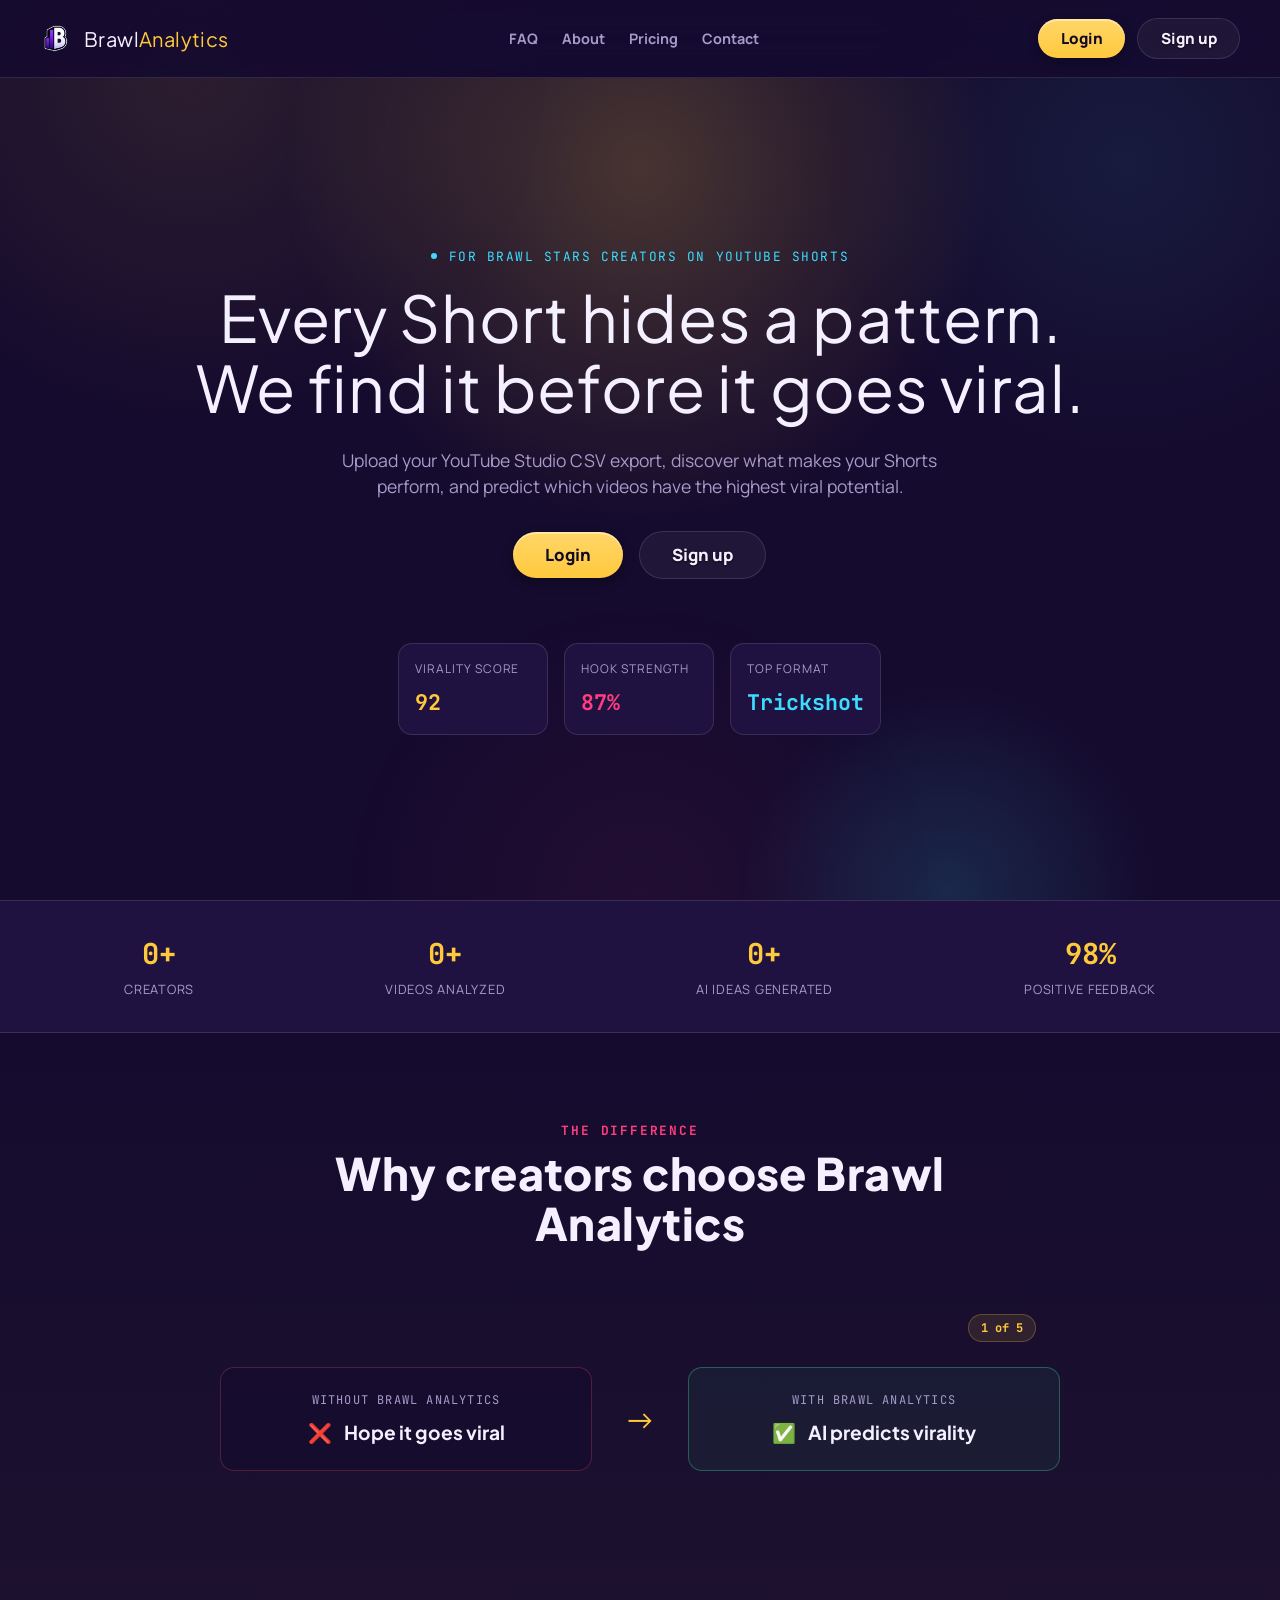
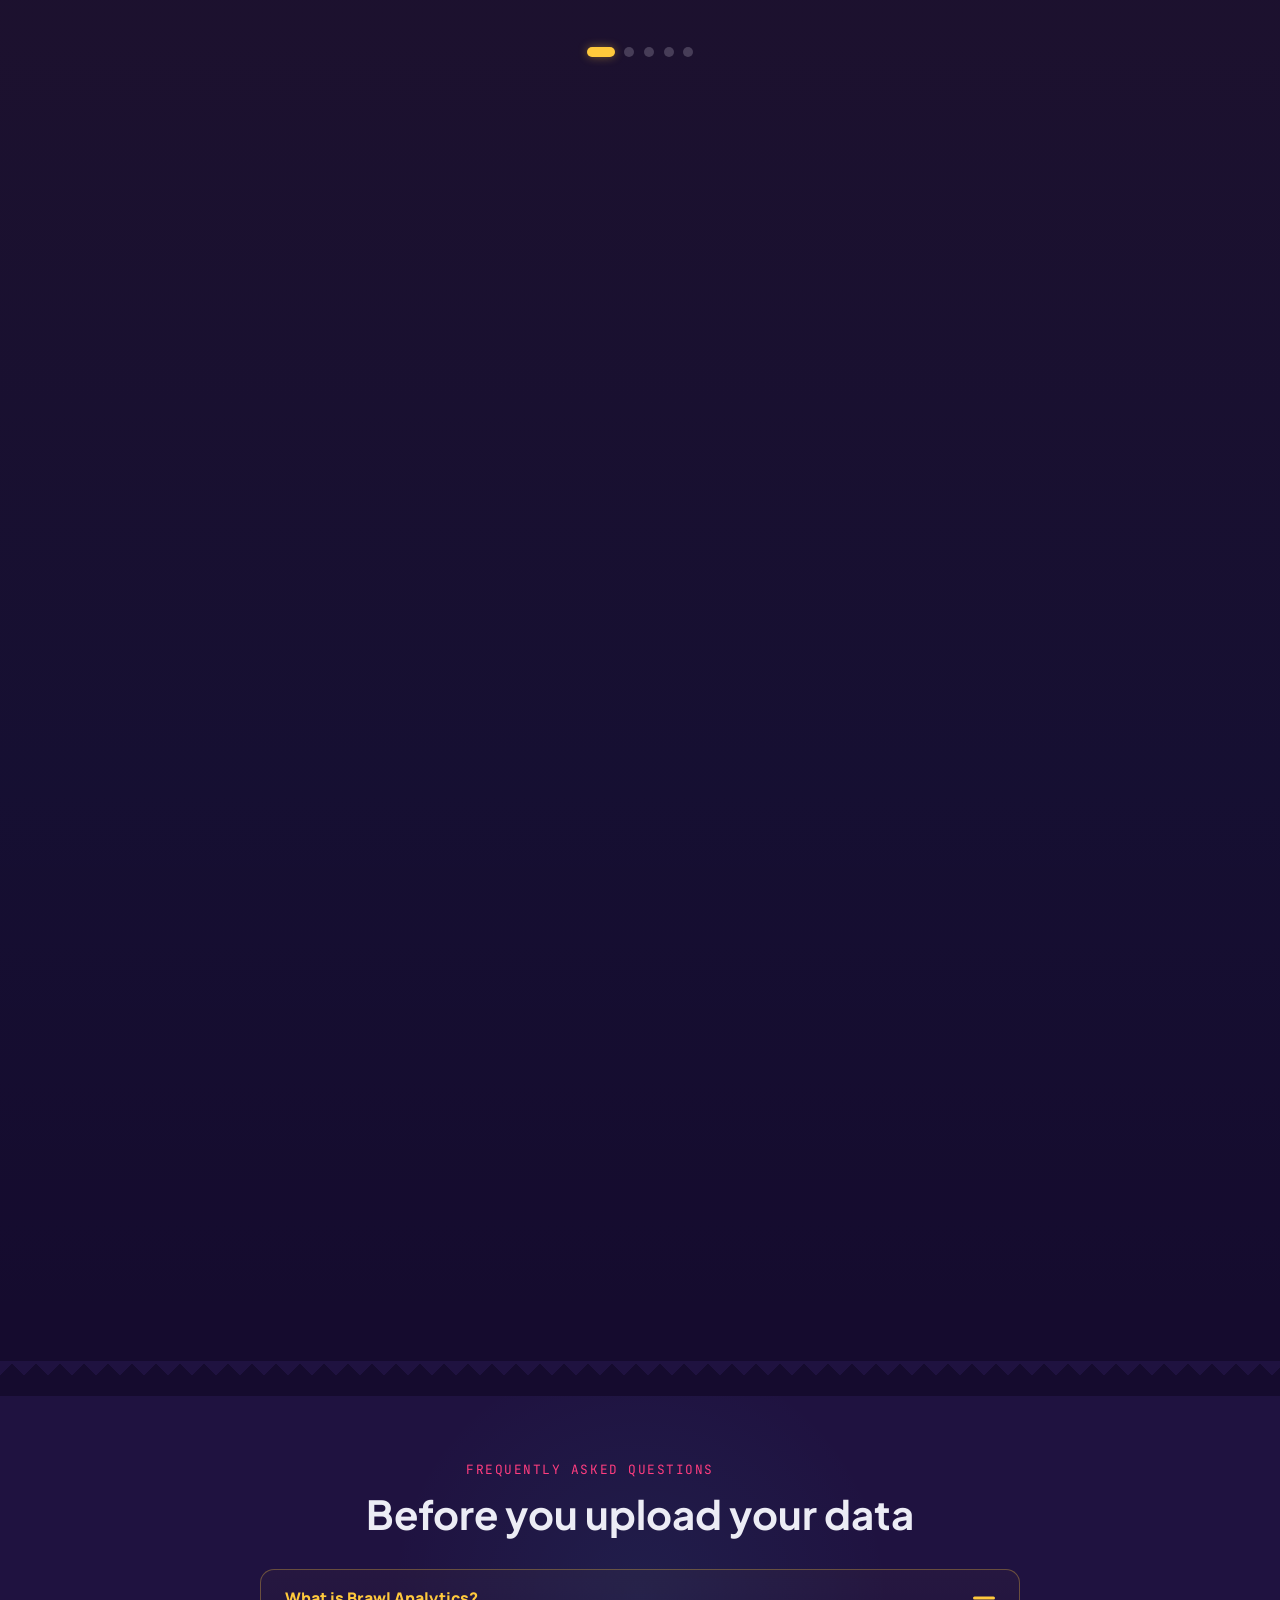
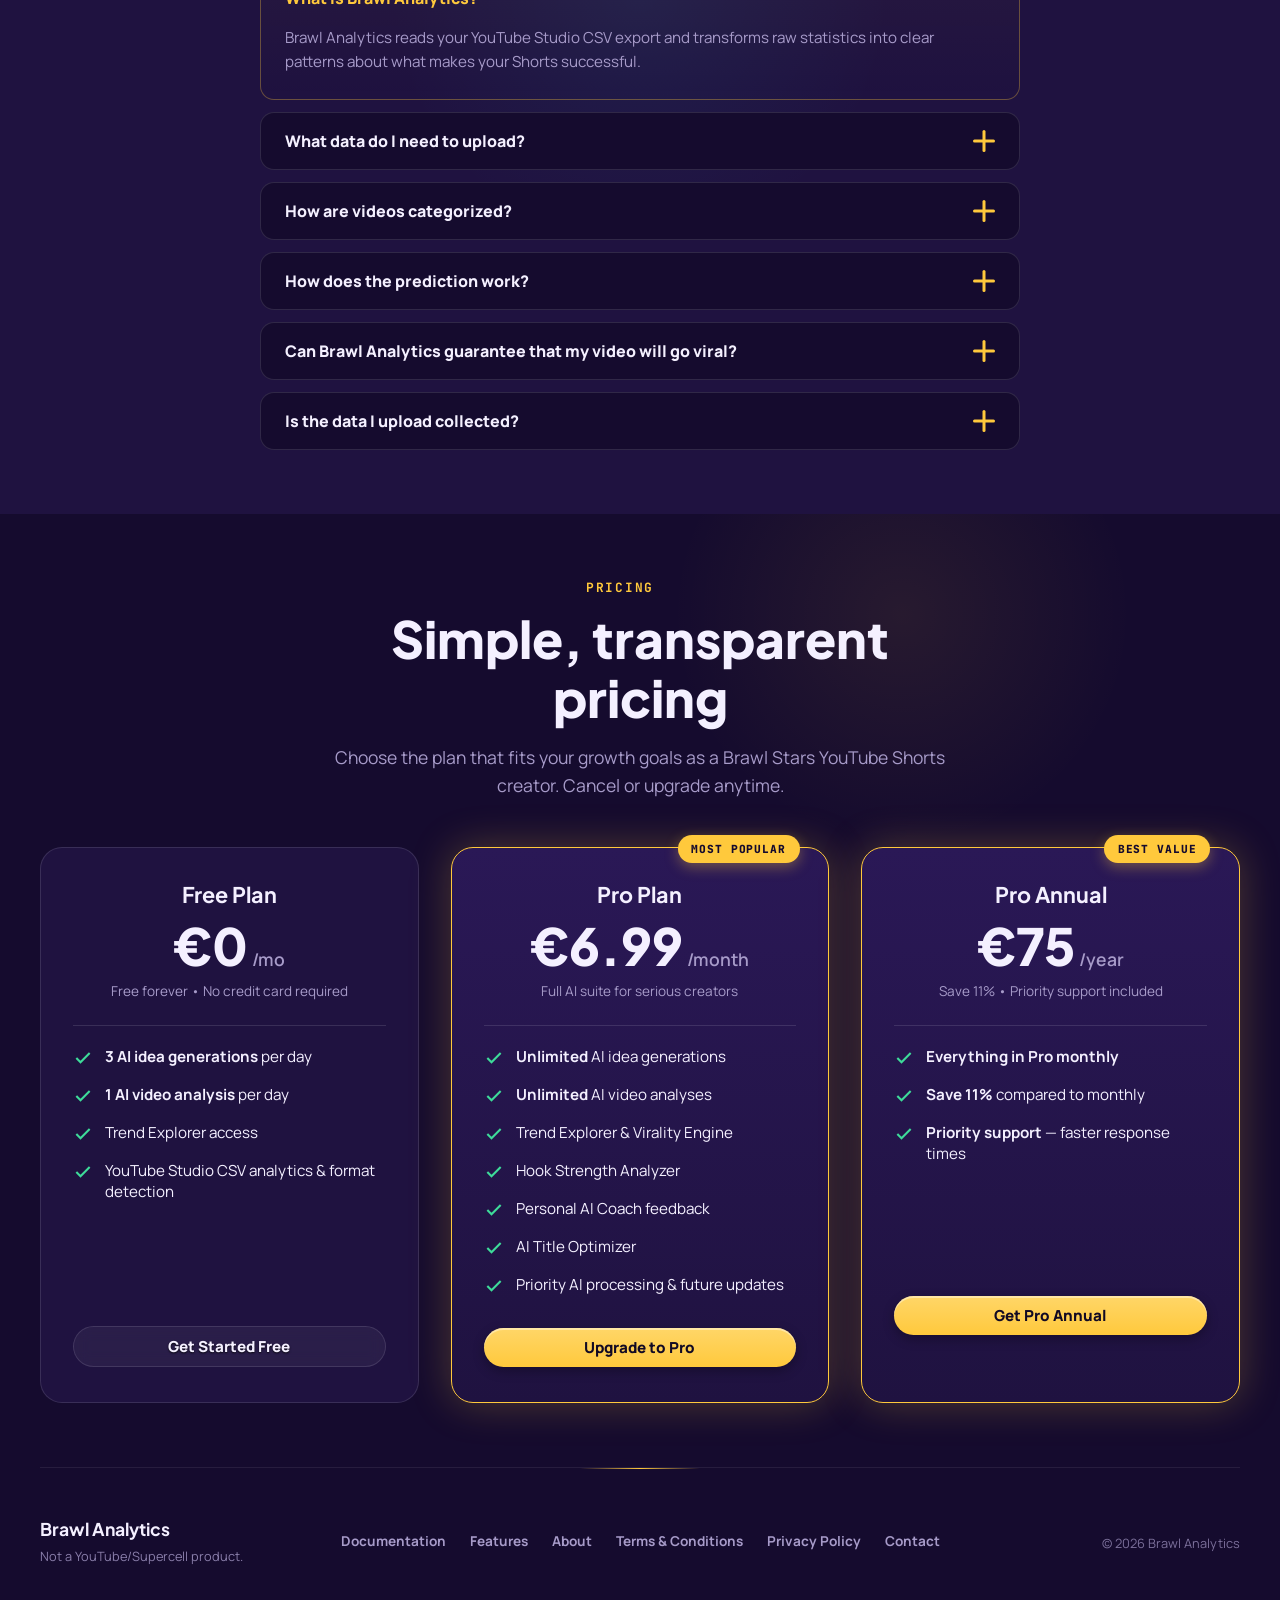
==== commit 5a828e11: "Homepage" ====
--- a/index.html
+++ b/index.html
@@ -25,7 +25,7 @@
     
     <link rel="preconnect" href="https://fonts.googleapis.com">
     <link rel="preconnect" href="https://fonts.gstatic.com" crossorigin>
-    <link href="https://fonts.googleapis.com/css2?family=Lilita+One&family=Manrope:wght@400;500;700;800&family=JetBrains+Mono:wght@500;700&display=swap" rel="stylesheet">
+    <link href="https://fonts.googleapis.com/css2?family=Plus+Jakarta+Sans:wght@500;600;700;800&family=Manrope:wght@400;500;700;800&family=JetBrains+Mono:wght@500;700&display=swap" rel="stylesheet">
     <link rel="stylesheet" href="css/css_variables.css">
     <link rel="stylesheet" href="css/css_reset.css">
     <link rel="stylesheet" href="css/css_layout.css">
@@ -56,7 +56,8 @@
       "description": "AI-powered analytics platform for Brawl Stars YouTube Shorts creators. Predicts viral Shorts, detects content formats, analyzes hooks, optimizes titles, and generates video ideas from YouTube Studio CSV data.",
       "offers": [
         { "@type": "Offer", "name": "Free", "price": "0", "priceCurrency": "EUR" },
-        { "@type": "Offer", "name": "Pro", "price": "6.99", "priceCurrency": "EUR" }
+        { "@type": "Offer", "name": "Pro", "price": "6.99", "priceCurrency": "EUR" },
+        { "@type": "Offer", "name": "Pro Annual", "price": "75", "priceCurrency": "EUR" }
       ]
     }
     </script>
@@ -135,19 +136,150 @@
                 </div>
             </section>
 
-            <section class="before-after scroll-reveal">
-                <div class="ba-col ba-without">
-                    <span class="ba-label">Without Brawl Analytics</span>
-                    <ul><li>❌ Guess the title</li><li>❌ Guess the format</li><li>❌ Hope it goes viral</li></ul>
-                </div>
-                <div class="ba-arrow">→</div>
-                <div class="ba-col ba-with">
-                   <span class="ba-label">With Brawl Analytics</span>
-                    <ul><li>✅ AI predicts virality</li><li>✅ AI analyzes the hook</li><li>✅ Personalized coach</li><li>✅ Current trends</li><li>✅ Channel-specific advice</li></ul>
-                </div>
+            <!-- ==========================================================
+                 RELUME LAYOUT 417 SECTION (Scroll-Locked Card Comparison)
+            ========================================================== -->
+            <section class="layout-417" id="comparison-section">
+                <div class="layout-417__container">
+                    <!-- header moved inside the track so it follows the sticky stack -->
+
+                    <div id="layout417-track" class="layout-417__track" data-vh-per-card="40">
+                        <div class="layout-417__stack">
+                        <!-- Header: moved here so it scrolls with the stack -->
+                        <div class="layout-417__header">
+                            <p class="layout-417__eyebrow">THE DIFFERENCE</p>
+                            <h2 class="layout-417__title">Why creators choose Brawl Analytics</h2>
+                        </div>
+
+                        <!-- Cards wrapper: keeps absolute-positioned cards inside a fixed rectangle -->
+                        <div class="layout-417__cards">
+                        <!-- Card 1 -->
+                        <div class="layout-417__card active" data-card-index="0">
+                            <div class="layout-417__step-badge">1 of 5</div>
+                            <div class="layout-417__card-content">
+                                <div class="layout-417__col layout-417__col--without">
+                                    <span class="layout-417__col-label">Without Brawl Analytics</span>
+                                    <div class="layout-417__item layout-417__item--without">
+                                        <span class="layout-417__icon">❌</span>
+                                        <span class="layout-417__text">Hope it goes viral</span>
+                                    </div>
+                                </div>
+                                <div class="layout-417__arrow" aria-hidden="true">→</div>
+                                <div class="layout-417__col layout-417__col--with">
+                                    <span class="layout-417__col-label">With Brawl Analytics</span>
+                                    <div class="layout-417__item layout-417__item--with">
+                                        <span class="layout-417__icon">✅</span>
+                                        <span class="layout-417__text">AI predicts virality</span>
+                                    </div>
+                                </div>
+                            </div>
+                        </div>
+
+                        <!-- Card 2 -->
+                        <div class="layout-417__card" data-card-index="1">
+                            <div class="layout-417__step-badge">2 of 5</div>
+                            <div class="layout-417__card-content">
+                                <div class="layout-417__col layout-417__col--without">
+                                    <span class="layout-417__col-label">Without Brawl Analytics</span>
+                                    <div class="layout-417__item layout-417__item--without">
+                                        <span class="layout-417__icon">❌</span>
+                                        <span class="layout-417__text">Guess the title</span>
+                                    </div>
+                                </div>
+                                <div class="layout-417__arrow" aria-hidden="true">→</div>
+                                <div class="layout-417__col layout-417__col--with">
+                                    <span class="layout-417__col-label">With Brawl Analytics</span>
+                                    <div class="layout-417__item layout-417__item--with">
+                                        <span class="layout-417__icon">✅</span>
+                                        <span class="layout-417__text">AI optimizes titles</span>
+                                    </div>
+                                </div>
+                            </div>
+                        </div>
+
+                        <!-- Card 3 -->
+                        <div class="layout-417__card" data-card-index="2">
+                            <div class="layout-417__step-badge">3 of 5</div>
+                            <div class="layout-417__card-content">
+                                <div class="layout-417__col layout-417__col--without">
+                                    <span class="layout-417__col-label">Without Brawl Analytics</span>
+                                    <div class="layout-417__item layout-417__item--without">
+                                        <span class="layout-417__icon">❌</span>
+                                        <span class="layout-417__text">Guess the format</span>
+                                    </div>
+                                </div>
+                                <div class="layout-417__arrow" aria-hidden="true">→</div>
+                                <div class="layout-417__col layout-417__col--with">
+                                    <span class="layout-417__col-label">With Brawl Analytics</span>
+                                    <div class="layout-417__item layout-417__item--with">
+                                        <span class="layout-417__icon">✅</span>
+                                        <span class="layout-417__text">AI analyzes the hook</span>
+                                    </div>
+                                </div>
+                            </div>
+                        </div>
+
+                        <!-- Card 4 -->
+                        <div class="layout-417__card" data-card-index="3">
+                            <div class="layout-417__step-badge">4 of 5</div>
+                            <div class="layout-417__card-content">
+                                <div class="layout-417__col layout-417__col--without">
+                                    <span class="layout-417__col-label">Without Brawl Analytics</span>
+                                    <div class="layout-417__item layout-417__item--without">
+                                        <span class="layout-417__icon">❌</span>
+                                        <span class="layout-417__text">Miss current trends</span>
+                                    </div>
+                                </div>
+                                <div class="layout-417__arrow" aria-hidden="true">→</div>
+                                <div class="layout-417__col layout-417__col--with">
+                                    <span class="layout-417__col-label">With Brawl Analytics</span>
+                                    <div class="layout-417__item layout-417__item--with">
+                                        <span class="layout-417__icon">✅</span>
+                                        <span class="layout-417__text">Current trends</span>
+                                    </div>
+                                </div>
+                            </div>
+                        </div>
+
+                        <!-- Card 5 -->
+                        <div class="layout-417__card" data-card-index="4">
+                            <div class="layout-417__step-badge">5 of 5</div>
+                            <div class="layout-417__card-content">
+                                <div class="layout-417__col layout-417__col--without">
+                                    <span class="layout-417__col-label">Without Brawl Analytics</span>
+                                    <div class="layout-417__item layout-417__item--without">
+                                        <span class="layout-417__icon">❌</span>
+                                        <span class="layout-417__text">Generic advice</span>
+                                    </div>
+                                </div>
+                                <div class="layout-417__arrow" aria-hidden="true">→</div>
+                                <div class="layout-417__col layout-417__col--with">
+                                    <span class="layout-417__col-label">With Brawl Analytics</span>
+                                    <div class="layout-417__item layout-417__item--with">
+                                        <span class="layout-417__icon">✅</span>
+                                        <span class="layout-417__text">Personalized coach</span>
+                                    </div>
+                                </div>
+                            </div>
+                        </div>
+                        </div>
+
+                        <div class="layout-417__indicators">
+                            <button class="layout-417__dot active" data-dot-index="0" aria-label="Step 1"></button>
+                            <button class="layout-417__dot" data-dot-index="1" aria-label="Step 2"></button>
+                            <button class="layout-417__dot" data-dot-index="2" aria-label="Step 3"></button>
+                            <button class="layout-417__dot" data-dot-index="3" aria-label="Step 4"></button>
+                            <button class="layout-417__dot" data-dot-index="4" aria-label="Step 5"></button>
+                        </div>
+
+                        </div>
+
+                    </div>
+                </div>
+                
             </section>
 
-            <div class="torn-divider"></div>
+            <div class="torn-divider layout-417__torn-sticky"></div>
 
             <section class="faq" id="faq">
                 <div class="faq-header scroll-reveal">
@@ -189,6 +321,130 @@
                         <summary><span>Is the data I upload collected?</span><span class="faq-icon"></span></summary>
                         <p class="faq-answer">Yes. The data you upload is securely stored and used only to provide the features of Brawl Analytics, such as channel analytics, AI-powered predictions, and personalized recommendations. <strong>Your data is never sold or shared with third parties for marketing purposes.</strong> For more information, please read our <a href="legal/privacy.html" target="_blank" rel="noopener">Privacy Policy</a>.</p>
                     </details>
+                </div>
+            </section> 
+
+
+            <!-- ==========================================================
+                 PRICING SECTION
+            ========================================================== -->
+            <section class="pricing-18" id="pricing">
+                <div class="pricing-18__container scroll-reveal">
+                    <div class="pricing-18__header">
+                        <p class="pricing-18__tagline">PRICING</p>
+                        <h2 class="pricing-18__heading">Simple, transparent pricing</h2>
+                        <p class="pricing-18__description">Choose the plan that fits your growth goals as a Brawl Stars YouTube Shorts creator. Cancel or upgrade anytime.</p>
+                    </div>
+
+                    <div class="pricing-18__grid">
+                        <!-- Free Plan -->
+                        <div class="pricing-18__card">
+                            <div class="pricing-18__card-header">
+                                <h3 class="pricing-18__plan-name">Free Plan</h3>
+                                <div class="pricing-18__price-box">
+                                    <span class="pricing-18__amount">€0</span>
+                                    <span class="pricing-18__period">/mo</span>
+                                </div>
+                                <p class="pricing-18__subtext">Free forever • No credit card required</p>
+                            </div>
+                            <div class="pricing-18__features">
+                                <div class="pricing-18__feature">
+                                    <svg class="pricing-18__check" viewBox="0 0 24 24" fill="none" stroke="currentColor" stroke-width="2.5"><polyline points="20 6 9 17 4 12"></polyline></svg>
+                                    <span><strong>3 AI idea generations</strong> per day</span>
+                                </div>
+                                <div class="pricing-18__feature">
+                                    <svg class="pricing-18__check" viewBox="0 0 24 24" fill="none" stroke="currentColor" stroke-width="2.5"><polyline points="20 6 9 17 4 12"></polyline></svg>
+                                    <span><strong>1 AI video analysis</strong> per day</span>
+                                </div>
+                                <div class="pricing-18__feature">
+                                    <svg class="pricing-18__check" viewBox="0 0 24 24" fill="none" stroke="currentColor" stroke-width="2.5"><polyline points="20 6 9 17 4 12"></polyline></svg>
+                                    <span>Trend Explorer access</span>
+                                </div>
+                                <div class="pricing-18__feature">
+                                    <svg class="pricing-18__check" viewBox="0 0 24 24" fill="none" stroke="currentColor" stroke-width="2.5"><polyline points="20 6 9 17 4 12"></polyline></svg>
+                                    <span>YouTube Studio CSV analytics & format detection</span>
+                                </div>
+                            </div>
+                            <div class="pricing-18__card-footer">
+                                <button class="btn btn-outline pricing-18__btn" id="pricing-free-btn">Get Started Free</button>
+                            </div>
+                        </div>
+
+                        <!-- Pro Plan (Featured) -->
+                        <div class="pricing-18__card pricing-18__card--featured">
+                            <div class="pricing-18__badge">MOST POPULAR</div>
+                            <div class="pricing-18__card-header">
+                                <h3 class="pricing-18__plan-name">Pro Plan</h3>
+                                <div class="pricing-18__price-box">
+                                    <span class="pricing-18__amount">€6.99</span>
+                                    <span class="pricing-18__period">/month</span>
+                                </div>
+                                <p class="pricing-18__subtext">Full AI suite for serious creators</p>
+                            </div>
+                            <div class="pricing-18__features">
+                                <div class="pricing-18__feature">
+                                    <svg class="pricing-18__check" viewBox="0 0 24 24" fill="none" stroke="currentColor" stroke-width="2.5"><polyline points="20 6 9 17 4 12"></polyline></svg>
+                                    <span><strong>Unlimited</strong> AI idea generations</span>
+                                </div>
+                                <div class="pricing-18__feature">
+                                    <svg class="pricing-18__check" viewBox="0 0 24 24" fill="none" stroke="currentColor" stroke-width="2.5"><polyline points="20 6 9 17 4 12"></polyline></svg>
+                                    <span><strong>Unlimited</strong> AI video analyses</span>
+                                </div>
+                                <div class="pricing-18__feature">
+                                    <svg class="pricing-18__check" viewBox="0 0 24 24" fill="none" stroke="currentColor" stroke-width="2.5"><polyline points="20 6 9 17 4 12"></polyline></svg>
+                                    <span>Trend Explorer & Virality Engine</span>
+                                </div>
+                                <div class="pricing-18__feature">
+                                    <svg class="pricing-18__check" viewBox="0 0 24 24" fill="none" stroke="currentColor" stroke-width="2.5"><polyline points="20 6 9 17 4 12"></polyline></svg>
+                                    <span>Hook Strength Analyzer</span>
+                                </div>
+                                <div class="pricing-18__feature">
+                                    <svg class="pricing-18__check" viewBox="0 0 24 24" fill="none" stroke="currentColor" stroke-width="2.5"><polyline points="20 6 9 17 4 12"></polyline></svg>
+                                    <span>Personal AI Coach feedback</span>
+                                </div>
+                                <div class="pricing-18__feature">
+                                    <svg class="pricing-18__check" viewBox="0 0 24 24" fill="none" stroke="currentColor" stroke-width="2.5"><polyline points="20 6 9 17 4 12"></polyline></svg>
+                                    <span>AI Title Optimizer</span>
+                                </div>
+                                <div class="pricing-18__feature">
+                                    <svg class="pricing-18__check" viewBox="0 0 24 24" fill="none" stroke="currentColor" stroke-width="2.5"><polyline points="20 6 9 17 4 12"></polyline></svg>
+                                    <span>Priority AI processing & future updates</span>
+                                </div>
+                            </div>
+                            <div class="pricing-18__card-footer">
+                                <button class="btn btn-primary pricing-18__btn" id="pricing-pro-btn">Upgrade to Pro</button>
+                            </div>
+                        </div>
+
+                        <!-- Pro Annual Plan -->
+                        <div class="pricing-18__card pricing-18__card--featured">
+                            <div class="pricing-18__badge">BEST VALUE</div>
+                            <div class="pricing-18__card-header">
+                                <h3 class="pricing-18__plan-name">Pro Annual</h3>
+                                <div class="pricing-18__price-box">
+                                    <span class="pricing-18__amount">€75</span>
+                                    <span class="pricing-18__period">/year</span>
+                                </div>
+                                <p class="pricing-18__subtext">Save 11% • Priority support included</p>
+                            </div>
+                            <div class="pricing-18__features">
+                                <div class="pricing-18__feature">
+                                    <svg class="pricing-18__check" viewBox="0 0 24 24" fill="none" stroke="currentColor" stroke-width="2.5"><polyline points="20 6 9 17 4 12"></polyline></svg>
+                                    <span><strong>Everything in Pro monthly</strong></span>
+                                </div>
+                                <div class="pricing-18__feature">
+                                    <svg class="pricing-18__check" viewBox="0 0 24 24" fill="none" stroke="currentColor" stroke-width="2.5"><polyline points="20 6 9 17 4 12"></polyline></svg>
+                                    <span><strong>Save 11%</strong> compared to monthly</span>
+                                </div>
+                                <div class="pricing-18__feature">
+                                    <svg class="pricing-18__check" viewBox="0 0 24 24" fill="none" stroke="currentColor" stroke-width="2.5"><polyline points="20 6 9 17 4 12"></polyline></svg>
+                                    <span><strong>Priority support</strong> — faster response times</span>
+                                </div>
+                            <div class="pricing-18__card-footer">
+                                <button class="btn btn-primary pricing-18__btn" id="pricing-pro-annual-btn">Get Pro Annual</button>
+                            </div>
+                        </div>
+                    </div>
                 </div>
             </section> 
 
--- a/css/css_variables.css
+++ b/css/css_variables.css
@@ -41,7 +41,7 @@
       TYPOGRAPHY
     -------------------------------------------------------*/
 
-    --font-display:'Lilita One',sans-serif;
+    --font-display:'Plus Jakarta Sans',sans-serif;
 
     --font-body:'Manrope',sans-serif;
 
--- a/css/css_navbar.css
+++ b/css/css_navbar.css
@@ -252,6 +252,56 @@
 
 }
 
+/* ==========================================================
+   HOME BUTTON IN DASHBOARD
+========================================================== */
+
+#nav-home{
+
+    color:var(--color-text-muted);
+
+    font-size:.9rem;
+
+    font-weight:700;
+
+    transition:color var(--transition-fast);
+
+    position:relative;
+
+}
+
+#nav-home::after{
+
+    content:"";
+
+    position:absolute;
+
+    bottom:-4px;
+
+    left:0;
+
+    width:0;
+
+    height:2px;
+
+    background:linear-gradient(90deg,var(--color-primary),var(--color-secondary));
+
+    transition:width var(--transition);
+
+}
+
+#nav-home:hover::after{
+
+    width:100%;
+
+}
+
+#nav-home:hover{
+
+    color:var(--color-text);
+
+}
+
 
 /* ==========================================================
    MOBILE MENU BUTTON
--- a/css/css_landing.css
+++ b/css/css_landing.css
@@ -149,6 +149,66 @@
 }
 
 
+/* ==========================================================
+   HERO CHART LINE (scroll-driven SVG)
+========================================================== */
+
+.hero-chart-svg{
+
+    position:absolute;
+
+    inset:0;
+
+    width:100%;
+
+    height:100%;
+
+    z-index:0;
+
+    pointer-events:none;
+
+    opacity:0;
+
+    transition:opacity .3s ease;
+
+}
+
+.hero-chart-svg.hero-chart-visible{
+
+    opacity:.45;
+
+}
+
+.hero:hover .hero-chart-svg.hero-chart-visible{
+
+    opacity:.55;
+
+}
+
+.hero-chart-path,
+.hero-chart-glow{
+
+    transition:stroke-dashoffset 0.08s linear;
+
+}
+
+@media(max-width:768px){
+
+    .hero-chart-svg.hero-chart-visible{
+
+        opacity:.3;
+
+    }
+
+    .hero:hover .hero-chart-svg.hero-chart-visible{
+
+        opacity:.35;
+
+    }
+
+}
+
+
 
 /* ==========================================================
    EYEBROW
@@ -378,7 +438,7 @@
 
 
 
-/* ==========================================================
+/* /* ==========================================================
    TORN DIVIDER
 ========================================================== */
 
@@ -415,16 +475,233 @@
 .stat-mini:hover strong{color:var(--color-primary-hover)}
 .stat-mini span{font-size:.8rem;color:var(--color-text-muted);text-transform:uppercase;letter-spacing:.06em}
 
-.before-after{width:min(100% - 2rem,var(--container));margin:var(--space-8) auto;display:grid;grid-template-columns:1fr auto 1fr;gap:var(--space-6);align-items:center}
-.ba-col{background:var(--color-surface);border:var(--border);border-radius:var(--radius-md);padding:var(--space-5);transition:transform var(--transition),border-color var(--transition)}
-.ba-col:hover{transform:translateY(-2px)}
-.ba-with{border-color:rgba(62,220,154,.35)}
-.ba-with:hover{border-color:rgba(62,220,154,.5)}
-.ba-label{display:block;font-family:var(--font-mono);font-size:.75rem;text-transform:uppercase;letter-spacing:.1em;color:var(--color-text-muted);margin-bottom:var(--space-3)}
-.ba-col ul{display:flex;flex-direction:column;gap:.6rem;font-size:.95rem}
-.ba-arrow{font-size:1.8rem;color:var(--color-primary);transition:transform var(--transition)}
-@media(max-width:700px){.before-after{grid-template-columns:1fr}.ba-arrow{transform:rotate(90deg);justify-self:center}}
-
+/* ==========================================================
+   LAYOUT 417 STYLES (Relume Scroll-Locked Comparison)
+========================================================== */
+
+.layout-417{
+    padding-block:var(--space-8);
+    position:relative;
+    background:var(--color-background);
+    background-image: linear-gradient(180deg, 
+        transparent 0%, 
+        rgba(255,201,60,.03) 30%, 
+        rgba(61,220,255,.02) 70%, 
+        transparent 100%
+    );
+}
+
+.layout-417__container{
+    width:min(100% - 2.5rem,var(--container));
+    margin-inline:auto;
+}
+
+.layout-417__header{
+    text-align:center;
+    max-width:620px;
+    margin-inline:auto;
+    margin-bottom:var(--space-6);
+}
+
+/* Extra spacing specifically when header is inside the sticky stack */
+.layout-417__stack > .layout-417__header{
+    margin-bottom:2rem;
+}
+
+.layout-417__eyebrow{
+    font-family:var(--font-mono);
+    font-size:.8rem;
+    font-weight:700;
+    letter-spacing:.14em;
+    color:var(--color-accent);
+    text-transform:uppercase;
+    margin-bottom:var(--space-2);
+}
+
+.layout-417__title{
+    font-family:var(--font-display);
+    font-size:clamp(1.8rem,4vw,2.8rem);
+    font-weight:800;
+    line-height:1.1;
+    letter-spacing:.01em;
+    color:var(--color-text);
+}
+
+/* Track invisibile e alto: determina quanto scroll serve per
+   attraversare le card. Non produce spazio vuoto visibile perché
+   lo stack sticky resta sempre pinnato e compatto sullo schermo. */
+.layout-417__track{
+    position:relative;
+    height:650vh;
+}
+
+/* Stack (card + indicatori + torn divider) resta fisso al centro del viewport
+   mentre il track scorre "sotto". */
+.layout-417__stack{
+    position:sticky;
+    /* fixed top offset; avoid transforms */
+    top:120px;
+    /* increased height to accommodate header + cards + indicators + torn divider */
+    height:560px;
+    max-width:840px;
+    margin-inline:auto;
+    display:flex;
+    flex-direction:column;
+    /* place header at top so it's above the cards */
+    justify-content:flex-start;
+    align-items:center;
+    padding-block:1.5rem 0; /* bottom padding removed to let torn divider touch viewport bottom */
+    gap:1rem;
+}
+
+.layout-417__cards{
+    position:relative;
+    height:300px; /* larger area so header sits comfortably above the card area */
+    width:100%;
+}
+
+.layout-417__card{
+    position:absolute;
+    inset:0;
+    display:flex;
+    align-items:center;
+    justify-content:center;
+    opacity:0;
+    pointer-events:none;
+    transition:opacity .4s ease;
+}
+
+.layout-417__card.active{
+    opacity:1;
+    pointer-events:auto;
+    z-index:2;
+}
+
+.layout-417__step-badge{
+    position:absolute;
+    top:1.2rem;
+    right:1.5rem;
+    font-family:var(--font-mono);
+    font-size:.75rem;
+    font-weight:700;
+    color:var(--color-primary);
+    background:rgba(255,201,60,.1);
+    border:1px solid rgba(255,201,60,.25);
+    padding:.25rem .75rem;
+    border-radius:999px;
+}
+
+.layout-417__card-content{
+    display:grid;
+    grid-template-columns:1fr auto 1fr;
+    align-items:center;
+    gap:2rem;
+    width:100%;
+}
+
+.layout-417__col{
+    padding:1.4rem 1.6rem;
+    border-radius:var(--radius-md);
+    background:rgba(21,11,46,.6);
+    border:1px solid var(--color-border);
+    text-align:center;
+}
+
+.layout-417__col--without{
+    border-color:rgba(255,84,112,.25);
+}
+
+.layout-417__col--with{
+    border-color:rgba(62,220,154,.35);
+    background:rgba(62,220,154,.06);
+}
+
+.layout-417__col-label{
+    display:block;
+    font-family:var(--font-mono);
+    font-size:.75rem;
+    text-transform:uppercase;
+    letter-spacing:.1em;
+    color:var(--color-text-muted);
+    margin-bottom:.6rem;
+}
+
+.layout-417__item{
+    display:flex;
+    align-items:center;
+    justify-content:center;
+    gap:.75rem;
+    font-family:var(--font-display);
+    font-size:1.2rem;
+    font-weight:700;
+    color:var(--color-text);
+}
+
+.layout-417__arrow{
+    font-size:2rem;
+    color:var(--color-primary);
+}
+
+.layout-417__indicators{
+    display:flex;
+    justify-content:center;
+    gap:.6rem;
+    margin-top:5.5rem; /* move indicators further below the cards */
+    margin-bottom:0; /* no margin since torn divider is directly below */
+    position:relative;
+    z-index:7;
+}
+
+.layout-417__dot{
+    width:10px;
+    height:10px;
+    border-radius:999px;
+    background:rgba(244,240,255,.2);
+    border:none;
+    cursor:pointer;
+    transition:all .3s ease;
+}
+
+.layout-417__dot.active{
+    background:var(--color-primary);
+    width:28px;
+    box-shadow:0 0 10px rgba(255,201,60,.4);
+}
+
+@media(max-width:768px){
+    .layout-417__cards{
+        min-height:340px;
+    }
+    .layout-417__card{
+        padding:1.8rem 1.2rem;
+    }
+    .layout-417__card-content{
+        grid-template-columns:1fr;
+        gap:.75rem;
+    }
+    .layout-417__arrow{
+        transform:rotate(90deg);
+        justify-self:center;
+        margin-block:-.25rem;
+    }
+    .layout-417__step-badge{
+        top:.8rem;
+        right:1rem;
+        font-size:.7rem;
+    }
+    .layout-417__track{
+        /* smaller total track for mobile; JS will override if data-vh-per-card set */
+        height:500vh;
+        /* Force smaller height on mobile to prevent cards going too low */
+        height:250vh !important;
+    }
+
+    .layout-417__stack{
+        top:90px;
+        height:360px;
+        padding-block:1.5rem;
+    }
+}
 
 
 /* ==========================================================
@@ -650,3 +927,359 @@
     }
 
 }
+
+
+/* ==========================================================
+   RELUME PRICING 18 STYLES
+========================================================== */
+
+.pricing-18{
+
+    background:var(--color-background);
+
+    padding-block:var(--space-8);
+
+    position:relative;
+
+    overflow:hidden;
+
+}
+
+.pricing-18::before{
+
+    content:"";
+
+    position:absolute;
+
+    top:-150px;
+
+    right:10%;
+
+    width:500px;
+
+    height:500px;
+
+    background:radial-gradient(
+        circle,
+        rgba(255,201,60,.08),
+        transparent 65%
+    );
+
+    pointer-events:none;
+
+}
+
+.pricing-18__container{
+
+    width:min(100% - 2.5rem,var(--container));
+
+    margin-inline:auto;
+
+    position:relative;
+
+    z-index:1;
+
+}
+
+.pricing-18__header{
+
+    max-width:640px;
+
+    margin-inline:auto;
+
+    text-align:center;
+
+    margin-bottom:var(--space-7);
+
+}
+
+.pricing-18__tagline{
+
+    font-family:var(--font-mono);
+
+    font-size:.8rem;
+
+    font-weight:700;
+
+    letter-spacing:.14em;
+
+    text-transform:uppercase;
+
+    color:var(--color-primary);
+
+    margin-bottom:var(--space-3);
+
+}
+
+.pricing-18__heading{
+
+    font-family:var(--font-display);
+
+    font-size:clamp(2rem,4vw,3.2rem);
+
+    font-weight:800;
+
+    line-height:1.15;
+
+    margin-bottom:var(--space-4);
+
+    color:var(--color-text);
+
+}
+
+.pricing-18__description{
+
+    color:var(--color-text-muted);
+
+    font-size:1.1rem;
+
+    line-height:1.6;
+
+}
+
+.pricing-18__grid{
+
+    display:grid;
+
+    grid-template-columns:repeat(3,1fr);
+
+    gap:2rem;
+
+    align-items:stretch;
+
+}
+
+.pricing-18__grid--two{
+
+    grid-template-columns:repeat(2,1fr);
+
+    max-width:860px;
+
+    margin-inline:auto;
+
+}
+
+.pricing-18__card{
+
+    background:var(--color-surface);
+
+    border:1px solid var(--color-border);
+
+    border-radius:var(--radius-lg);
+
+    padding:2.2rem 2rem;
+
+    display:flex;
+
+    flex-direction:column;
+
+    justify-content:space-between;
+
+    position:relative;
+
+    transition:transform var(--transition-smooth),border-color var(--transition-smooth),box-shadow var(--transition-smooth);
+
+}
+
+.pricing-18__card:hover{
+
+    transform:translateY(-5px);
+
+    border-color:rgba(255,201,60,.35);
+
+    box-shadow:var(--shadow-floating);
+
+}
+
+.pricing-18__card--featured{
+
+    border-color:var(--color-primary);
+
+    background:linear-gradient(180deg,var(--color-surface-light) 0%,var(--color-surface) 100%);
+
+    box-shadow:var(--shadow-glow-primary);
+
+}
+
+.pricing-18__badge{
+
+    position:absolute;
+
+    top:-13px;
+
+    right:1.8rem;
+
+    background:var(--color-primary);
+
+    color:#150B2E;
+
+    font-family:var(--font-mono);
+
+    font-weight:800;
+
+    font-size:.7rem;
+
+    padding:.35rem .85rem;
+
+    border-radius:999px;
+
+    letter-spacing:.08em;
+
+    text-transform:uppercase;
+
+    box-shadow:0 4px 14px rgba(255,201,60,.35);
+
+}
+
+.pricing-18__card-header{
+
+    margin-bottom:1.5rem;
+
+    text-align:center;
+
+}
+
+.pricing-18__plan-name{
+
+    font-family:var(--font-display);
+
+    font-size:1.35rem;
+
+    font-weight:700;
+
+    margin-bottom:.75rem;
+
+    color:var(--color-text);
+
+}
+
+.pricing-18__price-box{
+
+    display:flex;
+
+    align-items:baseline;
+
+    justify-content:center;
+
+    gap:.25rem;
+
+    margin-bottom:.5rem;
+
+}
+
+.pricing-18__amount{
+
+    font-family:var(--font-display);
+
+    font-size:3.2rem;
+
+    font-weight:800;
+
+    line-height:1;
+
+    color:var(--color-text);
+
+}
+
+.pricing-18__period{
+
+    font-size:1.1rem;
+
+    color:var(--color-text-muted);
+
+    font-weight:600;
+
+}
+
+.pricing-18__subtext{
+
+    font-size:.85rem;
+
+    color:var(--color-text-muted);
+
+}
+
+.pricing-18__features{
+
+    display:flex;
+
+    flex-direction:column;
+
+    gap:1rem;
+
+    margin-bottom:2rem;
+
+    flex-grow:1;
+
+    padding-top:1.25rem;
+
+    border-top:1px solid var(--color-border);
+
+}
+
+.pricing-18__feature{
+
+    display:flex;
+
+    align-items:flex-start;
+
+    gap:.75rem;
+
+    font-size:.95rem;
+
+    color:var(--color-text);
+
+    line-height:1.4;
+
+}
+
+.pricing-18__check{
+
+    width:20px;
+
+    height:20px;
+
+    flex-shrink:0;
+
+    stroke:var(--color-success);
+
+    margin-top:2px;
+
+}
+
+.pricing-18__card-footer{
+
+    margin-top:auto;
+
+}
+
+.pricing-18__btn{
+
+    width:100%;
+
+    text-align:center;
+
+    justify-content:center;
+
+    padding-block:.85rem;
+
+    border-radius:var(--radius-md);
+
+    font-weight:700;
+
+}
+
+@media(max-width:992px){
+
+    .pricing-18__grid{
+
+        grid-template-columns:1fr;
+
+        max-width:480px;
+
+        margin-inline:auto;
+
+    }
+
+}
+
--- a/css/css_dashboard.css
+++ b/css/css_dashboard.css
@@ -401,95 +401,156 @@
 
 
 /* ==========================================================
-   FORMAT PERFORMANCE BARS
-========================================================== */
+   GROWTH RATE — clarity
+========================================================== */
+.stat-card-growth{
+    position: relative;
+}
+
+.growth-rate.growth-positive{
+    color: var(--color-success);
+}
+
+.growth-rate.growth-negative{
+    color: var(--color-danger);
+}
+
+.growth-rate-label{
+    margin-top: .4rem;
+    font-size: .72rem;
+    color: var(--color-text-muted);
+    line-height: 1.4;
+}
+
+/* ==========================================================
+   FORMATS OVERVIEW — redesign
+========================================================== */
+.format-list{
+    display: flex;
+    flex-direction: column;
+    gap: .6rem;
+}
 
 .format-row{
-
-    display:grid;
-
-    grid-template-columns:140px 1fr 120px;
-
-    gap:var(--space-3);
-
-    align-items:center;
-
-    padding-block:var(--space-3);
-
-    border-bottom:1px solid var(--color-border);
-
-}
-
-
-
-.format-row:last-child{
-
-    border-bottom:none;
-
-}
-
-
-
-.format-name{
-
-    font-family:var(--font-display);
+    display: grid;
+    grid-template-columns: 44px 1fr auto;
+    align-items: center;
+    gap: 1rem;
+    padding: 1rem 1.1rem;
+    background: linear-gradient(135deg, rgba(255,255,255,.03), rgba(255,255,255,.015));
+    border: 1px solid rgba(255,255,255,.07);
+    border-radius: 14px;
+    transition: transform var(--transition-smooth), border-color var(--transition-smooth), box-shadow var(--transition-smooth);
+}
+
+.format-row:hover{
+    transform: translateX(3px);
+    border-color: rgba(255,201,60,.3);
+    box-shadow: 0 8px 24px rgba(0,0,0,.2);
+}
+
+.format-row-rank{
+    display: grid;
+    place-items: center;
+    width: 44px;
+    height: 44px;
+    border-radius: 12px;
+    font-family: var(--font-mono);
+    font-weight: 800;
+    font-size: .95rem;
+    background: rgba(255,255,255,.05);
+    color: var(--color-text-muted);
+    border: 1px solid rgba(255,255,255,.08);
+}
+
+.format-row.best-format .format-row-rank{
+    background: linear-gradient(135deg, var(--color-primary), var(--color-primary-hover));
+    color: var(--color-background);
+    border-color: transparent;
+    box-shadow: 0 4px 14px rgba(255,201,60,.35);
+}
+
+.format-row-main{
+    min-width: 0;
+}
+
+.format-row-name{
+    font-family: var(--font-display);
+    font-size: 1.05rem;
     color: var(--color-text);
-    font-weight: 700;
-    letter-spacing: -.02em;
-    line-height: 1.1;
-    margin-bottom: 0.35rem;
     display: flex;
     align-items: center;
-    flex-wrap: wrap;
-    gap: 0.5rem;
-
-}
-
-
-
-.bar{
-
-    height:20px;
-
-    background:var(--color-surface-light);
-
-    border-radius:var(--radius-sm);
-
-    overflow:hidden;
-
-}
-
-
-
-.bar-fill{
-
-    height:100%;
-
-    background:
-
-    linear-gradient(
-        90deg,
-        var(--color-accent),
-        var(--color-primary)
-    );
-
-    border-radius:inherit;
-
-}
-
-
-
-.format-value{
-
-    text-align:right;
-
-    font-family:var(--font-mono);
-
-    color:var(--color-text-muted);
-
-    font-size:.85rem;
-    font-weight: 600;
-
+    gap: .5rem;
+    margin-bottom: .5rem;
+}
+
+.format-row-badge{
+    font-family: var(--font-mono);
+    font-size: .62rem;
+    letter-spacing: .05em;
+    text-transform: uppercase;
+    padding: .2rem .5rem;
+    border-radius: 999px;
+    background: rgba(255,201,60,.15);
+    color: var(--color-primary);
+    border: 1px solid rgba(255,201,60,.3);
+}
+
+.format-row-bar{
+    height: 8px;
+    border-radius: 999px;
+    background: var(--color-surface-light);
+    overflow: hidden;
+}
+
+.format-row-bar-fill{
+    height: 100%;
+    border-radius: inherit;
+    background: linear-gradient(90deg, var(--color-accent), var(--color-primary));
+    transition: width .5s cubic-bezier(.4,0,.2,1);
+}
+
+.format-row-stats{
+    text-align: right;
+    display: flex;
+    flex-direction: column;
+    align-items: flex-end;
+    gap: .15rem;
+}
+
+.format-row-views{
+    font-family: var(--font-mono);
+    font-weight: 700;
+    color: var(--color-text);
+    font-size: .95rem;
+}
+
+.format-row-count{
+    font-size: .72rem;
+    color: var(--color-text-muted);
+}
+
+.format-list-empty{
+    text-align: center;
+    padding: 2rem;
+    color: var(--color-text-muted);
+    border: 1px dashed rgba(255,255,255,.1);
+    border-radius: 14px;
+}
+
+@media(max-width:650px){
+    .format-row{
+        grid-template-columns: 36px 1fr;
+    }
+    .format-row-stats{
+        grid-column: 2;
+        align-items: flex-start;
+        text-align: left;
+        margin-top: .5rem;
+    }
+    .format-row-bar{
+        margin-top: .5rem;
+    }
 }
 
 
@@ -865,6 +926,146 @@
 .va-analysis{text-align:center;padding:1.75rem 1.25rem;max-width:39rem;margin:auto;background:rgba(21,11,46,.75);backdrop-filter:blur(20px);-webkit-backdrop-filter:blur(20px);border:1px solid rgba(255,201,60,.15);box-shadow:0 8px 32px rgba(0,0,0,.3),inset 0 1px 0 rgba(255,255,255,.1),0 0 40px rgba(255,201,60,.1);border-radius:1.2rem}.va-radar{width:5.5rem;height:5.5rem;border:1px solid rgba(178,154,255,.5);border-radius:50%;display:grid;place-items:center;margin:0 auto 1.45rem;position:relative;animation:va-pulse 2s infinite,radarGlow 3s ease-in-out infinite}.va-radar:before,.va-radar:after{content:"";position:absolute;inset:-.9rem;border:1px solid rgba(178,154,255,.2);border-radius:50%}.va-radar:after{inset:-1.75rem}.va-radar i{width:1.3rem;height:1.3rem;border-radius:50%;background:#a990ff;box-shadow:0 0 1.6rem #a990ff}.va-analysis h3{font-size:2.2rem;letter-spacing:-.06em;margin:.6rem 0}.va-analysis>p,.va-analysis>small{color:var(--color-text-muted);font-size:.8rem}.va-loading{letter-spacing:3px;animation:va-dots 1.2s steps(4,end) infinite}.va-analysis-list{margin:2.2rem 0 1.4rem;text-align:left;display:grid;gap:.5rem}.va-analysis-list div{color:#777986;font-size:.82rem}.va-analysis-list div:before{content:'○';margin-right:.55rem}.va-analysis-list div.done{color:#dedde5}.va-analysis-list div.done:before{content:'✓';color:#7ee8b0}
 .va-results{animation:va-in .5s both}.va-results-hero{align-items:end;margin:0 0 1.8rem}.va-results-hero h3{font-size:clamp(2rem,4vw,3.1rem);line-height:1.08;letter-spacing:-.065em;margin:.55rem 0 .75rem}.va-results-hero em{font-style:normal;color:#f5a3d7}.va-outline{background:transparent;border:1px solid rgba(255,255,255,.22);color:#e9e8ed;white-space:nowrap}.va-score-grid{display:grid;grid-template-columns:1.15fr .85fr .9fr;gap:.8rem;margin-bottom:3.5rem}.va-metric{padding:1.35rem;min-height:12.8rem}.va-metric>strong{display:block;font-size:2.15rem;letter-spacing:-.06em;margin:1.7rem 0 .3rem}.va-score{background:linear-gradient(140deg,#352858,#181923 60%)}.va-score>strong{font-size:4.45rem;line-height:1}.va-score>strong small{font-size:.75rem;letter-spacing:0;color:#aaaab5}.va-score>i,.va-metric>i{display:block;font-style:normal;color:#7ee8b0;font-size:.7rem}.va-metric p{font-size:.69rem;color:var(--color-text-muted);margin:.85rem 0}.va-metric .va-progress{margin-top:1.25rem}.va-views strong b{color:#737480}.va-section-title{align-items:end;margin-bottom:1.1rem}.va-section-title h3{font-size:1.8rem;letter-spacing:-.05em;margin:.35rem 0 0}.va-section-title>p{color:var(--color-text-muted);font-size:.75rem;margin:0}.va-breakdown{display:grid;grid-template-columns:1fr 1fr;gap:.6rem;margin-bottom:3.4rem}.va-breakdown>div{border:1px solid rgba(255,255,255,.08);background:#171820;border-radius:.7rem;padding:.8rem}.va-breakdown p{display:flex;justify-content:space-between;font-size:.75rem;margin:0 0 .55rem}.va-breakdown strong{color:#cfbfff}.va-insights{display:grid;grid-template-columns:1fr 1fr 1fr;gap:.8rem;margin-bottom:3.4rem}.va-insight{padding:1.2rem}.va-insight>span{display:grid;place-items:center;width:2.05rem;height:2.05rem;border-radius:.6rem;background:#282939;color:#7ee8b0;font-weight:800}.va-insight h4{font-size:1.25rem;letter-spacing:-.04em;margin:.8rem 0}.va-insight ul{list-style:none;padding:0;margin:0}.va-insight li,.va-insight p{color:#c4c4ce;font-size:.7rem;margin:0 0 .55rem}.va-insight li:before{content:'✓';color:#7ee8b0;margin-right:.45rem}.va-insight.weak>span{color:#ffc875}.va-insight.weak li:before{content:'•';color:#ffc875}.va-insight.critical{border-color:rgba(255,144,153,.34);background:linear-gradient(150deg,rgba(94,36,45,.35),#191920)}.va-insight.critical>span{color:#ff9099;background:#40222b}.va-suggestions{display:grid;grid-template-columns:.85fr 1.15fr;gap:2.2rem;border:1px solid rgba(174,150,255,.27);background:linear-gradient(120deg,#302454,#191923 55%);border-radius:1.2rem;padding:1.9rem;margin-bottom:1.65rem}.va-suggestions h3{font-size:1.7rem;letter-spacing:-.05em;margin:.4rem 0}.va-suggestions p{font-size:.75rem;color:var(--color-text-muted)}.va-suggestions ol{list-style:none;margin:0;padding:0}.va-suggestions li{font-size:.75rem;padding:.7rem 0;border-bottom:1px solid rgba(255,255,255,.09)}.va-suggestions li:last-child{border:0}.va-suggestions li b{font:.65rem var(--font-mono);color:#b4a1ff;margin-right:.75rem}.va-channel{display:grid;grid-template-columns:auto 1fr auto;gap:1.1rem;align-items:center;padding:1.4rem;margin-bottom:3.4rem}.va-channel-mark{display:grid;place-items:center;width:2.9rem;height:2.9rem;border-radius:.9rem;background:linear-gradient(135deg,#b7a6ff,#815cf3);color:#161025;font-weight:800;font-size:1.5rem}.va-channel h3{font-size:1.65rem;letter-spacing:-.05em;margin:.3rem 0}.va-channel p{font-size:.75rem;color:var(--color-text-muted);margin:0;max-width:37rem}.va-channel>strong{font-size:1.5rem;letter-spacing:-.05em;text-align:right;color:#7ee8b0}.va-channel>strong small{display:block;font-size:.63rem;letter-spacing:0;color:var(--color-text-muted);font-weight:500}.va-end-grid{display:grid;grid-template-columns:.75fr 1.25fr;gap:.8rem}.va-end-grid aside{padding:1.4rem;background:linear-gradient(150deg,#352857,#1e1c29)}.va-end-grid aside h4{font-size:1.45rem;letter-spacing:-.05em;line-height:1.25;margin:1.1rem 0 1.5rem}.va-end-grid aside button{background:none;border:0;color:#e8e5f5;font:700 .75rem var(--font-body);padding:0}.va-faq{padding:1.4rem}.va-faq h3{font-size:1.65rem;letter-spacing:-.05em;margin:.4rem 0 1rem}.va-faq details{border-top:1px solid rgba(255,255,255,.09);padding:.75rem 0}.va-faq summary{list-style:none;cursor:pointer;font-size:.75rem;font-weight:700}.va-faq summary::-webkit-details-marker{display:none}.va-faq summary b{float:right;color:#ae9aff;font-size:1rem}.va-faq details[open] summary b{transform:rotate(45deg)}.va-faq details p{font-size:.69rem;color:var(--color-text-muted);margin:.55rem 1.4rem 0 0}
 @keyframes va-in{from{opacity:0;transform:translateY(.9rem)}to{opacity:1;transform:none}}@keyframes va-pulse{50%{transform:scale(.94);opacity:.75}}@keyframes va-dots{0%{width:0}100%{width:1.3rem}}@keyframes radarGlow{0%,100%{box-shadow:0 0 20px rgba(169,144,255,.4),0 0 40px rgba(169,144,255,.2)}50%{box-shadow:0 0 30px rgba(169,144,255,.6),0 0 60px rgba(169,144,255,.3)}}@media(max-width:760px){.video-analysis{padding-top:2rem}.va-card{padding:1.35rem}.va-wizard-top,.va-results-hero,.va-section-title{display:block}.va-dots,.va-results-hero .va-outline,.va-section-title>p{margin-top:.9rem}.va-score-grid,.va-insights,.va-suggestions,.va-end-grid{grid-template-columns:1fr}.va-breakdown{grid-template-columns:1fr}.va-formats{grid-template-columns:1fr}.va-channel{grid-template-columns:auto 1fr}.va-channel>strong{grid-column:2;text-align:left}.va-results-hero .va-outline{display:block}.va-analysis h3{font-size:1.9rem}.stat-card:hover{transform:translateY(-2px) scale(1.01)}.app-tab::after{display:none}.dashboard-section{opacity:1;transform:none}}
+
+/* ==========================================================
+   SEARCH BOX (Formats section)
+========================================================== */
+
+.search-box{
+    display:flex;
+    align-items:center;
+    gap:var(--space-2);
+    padding:var(--space-2) var(--space-3);
+    background:var(--color-surface-light);
+    border:1px solid var(--color-border);
+    border-radius:var(--radius-md);
+    margin-bottom:var(--space-4);
+    transition:
+        border-color var(--transition-smooth),
+        box-shadow var(--transition-smooth),
+        background var(--transition-smooth);
+}
+
+.search-box:focus-within{
+    border-color:var(--color-secondary);
+    box-shadow:0 0 0 3px rgba(61,220,255,.15);
+    background:var(--color-background);
+}
+
+.search-icon{
+    color:var(--color-text-muted);
+    flex-shrink:0;
+    transition:color var(--transition-smooth);
+}
+
+.search-box:focus-within .search-icon{
+    color:var(--color-secondary);
+}
+
+.search-input{
+    flex:1;
+    min-width:0;
+    background:transparent;
+    border:none;
+    outline:none;
+    color:var(--color-text);
+    font-size:.9rem;
+    font-family:var(--font-body);
+}
+
+.search-input::placeholder{
+    color:var(--color-text-muted);
+}
+
+/* ==========================================================
+   IDEAS CONTROLS
+========================================================== */
+
+.ideas-controls{
+    display:flex;
+    align-items:center;
+    gap:var(--space-2);
+    flex-wrap:wrap;
+}
+
+.format-filter-select,
+.creativity-select{
+    padding:var(--space-2) var(--space-3);
+    font-size:.85rem;
+    border-radius:var(--radius-md);
+    border:1px solid var(--color-border);
+    background:var(--color-surface-light);
+    color:var(--color-text);
+    font-family:var(--font-body);
+    cursor:pointer;
+    transition:
+        border-color var(--transition-smooth),
+        background var(--transition-smooth),
+        box-shadow var(--transition-smooth);
+    appearance:none;
+    background-image:url("data:image/svg+xml,%3Csvg xmlns='http://www.w3.org/2000/svg' width='12' height='12' viewBox='0 0 12 12'%3E%3Cpath fill='%23b29dff' d='M6 8L1 3h10z'/%3E%3C/svg%3E");
+    background-repeat:no-repeat;
+    background-position:calc(100% - 10px) center;
+    padding-right:28px;
+}
+
+.format-filter-select:hover,
+.creativity-select:hover{
+    border-color:rgba(255,201,60,.4);
+    background:var(--color-background);
+}
+
+.format-filter-select:focus,
+.creativity-select:focus{
+    outline:none;
+    border-color:var(--color-primary);
+    box-shadow:0 0 0 3px rgba(255,201,60,.15);
+}
+
+.creativity-control{
+    display:flex;
+    align-items:center;
+    gap:var(--space-1);
+}
+
+.creativity-label{
+    font-size:.75rem;
+    color:var(--color-text-muted);
+    font-weight:500;
+}
+
+/* ==========================================================
+   INLINE RENAME INPUTS
+========================================================== */
+
+.format-name-input,
+.format-description-input{
+    width:100%;
+    padding:var(--space-1) var(--space-2);
+    font-size:inherit;
+    font-family:inherit;
+    font-weight:inherit;
+    background:var(--color-background);
+    border:1px solid var(--color-secondary);
+    border-radius:var(--radius-sm);
+    color:var(--color-text);
+    outline:none;
+    transition:
+        border-color var(--transition-smooth),
+        box-shadow var(--transition-smooth);
+}
+
+.format-name-input:focus,
+.format-description-input:focus{
+    border-color:var(--color-primary);
+    box-shadow:0 0 0 3px rgba(255,201,60,.2);
+}
+
+.format-name-input::placeholder,
+.format-description-input::placeholder{
+    color:var(--color-text-muted);
+    opacity:0.7;
+}
 
 /* ==========================================================
    FORMAT SECTION
@@ -2702,4 +2903,36 @@
 
 .hook-textarea:focus{
     border-color:var(--color-primary);
+}
+
+/* ==========================================================
+   HOOK ANALYZER — MODE TABS (Write / Upload video)
+========================================================== */
+.hook-mode-tabs{
+    display:flex;
+    gap:.5rem;
+    padding:.35rem;
+    background:rgba(31,18,64,.5);
+    border:1px solid rgba(255,255,255,.08);
+    border-radius:var(--radius-round);
+    margin-bottom:1.5rem;
+}
+.hook-mode-tab{
+    flex:1;
+    padding:.65rem 1rem;
+    border-radius:var(--radius-round);
+    background:transparent;
+    color:var(--color-text-muted);
+    font-weight:700;
+    font-size:.85rem;
+    transition:all .2s ease;
+}
+.hook-mode-tab:hover{
+    color:var(--color-text);
+    background:rgba(255,255,255,.05);
+}
+.hook-mode-tab.active{
+    background:linear-gradient(135deg, var(--color-primary), var(--color-primary-hover));
+    color:var(--color-background);
+    box-shadow:0 6px 16px rgba(255,201,60,.2);
 }
--- a/css/css_responsive.css
+++ b/css/css_responsive.css
@@ -296,7 +296,8 @@
 
     .app-screen{
 
-        padding-block:var(--space-4);
+        padding-block:var(--space-3);
+        padding-inline: 1rem;
 
     }
 
@@ -323,16 +324,23 @@
     .app-tabs{
 
         width:100%;
-
+        overflow-x: auto;
+        -webkit-overflow-scrolling: touch;
+        scrollbar-width: none;
+    }
+    
+    .app-tabs::-webkit-scrollbar{
+        display: none;
     }
 
 
 
     .app-tab{
 
-        flex:1;
-
+        flex: none;
         text-align:center;
+        padding: .6rem .9rem;
+        font-size: .8rem;
 
     }
 
@@ -349,8 +357,16 @@
 
     .panel{
 
-        padding:var(--space-4);
-
+        padding:var(--space-3);
+
+    }
+    
+    .panel-title{
+        font-size: 1.15rem;
+    }
+    
+    .panel-subtitle{
+        font-size: 0.85rem;
     }
 
 
@@ -358,7 +374,20 @@
     .stat-grid{
 
         grid-template-columns:1fr;
-
+        gap: var(--space-3);
+
+    }
+    
+    .stat-card{
+        padding: var(--space-3);
+    }
+    
+    .stat-value{
+        font-size: 1.5rem;
+    }
+    
+    .stat-label{
+        font-size: 0.8rem;
     }
 
 
@@ -375,6 +404,8 @@
         flex-direction:column;
 
         align-items:flex-start;
+        padding: var(--space-4);
+        gap: var(--space-3);
 
     }
 
@@ -385,6 +416,18 @@
         font-size:3rem;
 
     }
+    
+    .score-info{
+        max-width: 100%;
+    }
+    
+    .score-info h2{
+        font-size: 1.25rem;
+    }
+    
+    .score-info p{
+        font-size: 0.9rem;
+    }
 
 
 
@@ -397,10 +440,21 @@
 
     .format-row{
 
-        grid-template-columns:1fr;
-
+        grid-template-columns:36px 1fr;
         gap:var(--space-2);
-
+        padding: 0.85rem 0.9rem;
+
+    }
+    
+    .format-row-stats{
+        grid-column: 2;
+        align-items: flex-start;
+        text-align: left;
+        margin-top: 0.4rem;
+    }
+    
+    .format-row-bar{
+        margin-top: 0.4rem;
     }
 
 
@@ -446,7 +500,20 @@
     .upload-box{
 
         padding:var(--space-5);
-
+        min-height: 150px;
+
+    }
+    
+    .upload-icon{
+        font-size: 2rem;
+    }
+    
+    .upload-box strong{
+        font-size: 0.95rem;
+    }
+    
+    .upload-box .dim{
+        font-size: 0.85rem;
     }
 
 
@@ -486,5 +553,265 @@
         font-size:2.5rem;
 
     }
-
-}
+}
+
+/* ==========================================================
+   MOBILE FORMAT CARDS
+========================================================== */
+
+@media(max-width:650px){
+    .format-card{
+        flex-direction: column;
+        align-items: flex-start;
+        gap: 1rem;
+        padding: 1.25rem;
+    }
+    
+    .format-icon{
+        width: 48px;
+        height: 48px;
+        font-size: 1.4rem;
+        border-radius: 14px;
+    }
+    
+    .format-content{
+        width: 100%;
+    }
+    
+    .format-actions{
+        width: 100%;
+        justify-content: flex-start;
+        flex-wrap: wrap;
+    }
+    
+    .format-action-btn{
+        flex: 1;
+        min-width: calc(50% - 0.375rem);
+        justify-content: center;
+    }
+}
+
+/* ==========================================================
+   MOBILE PANEL HEADERS
+========================================================== */
+
+@media(max-width:650px){
+    .panel-header{
+        flex-direction: column;
+        align-items: flex-start;
+        gap: var(--space-3);
+    }
+    
+    .panel-header .panel-title{
+        font-size: 1.25rem;
+    }
+    
+    .panel-header .usage-badge{
+        align-self: flex-start;
+    }
+}
+
+/* ==========================================================
+   MOBILE IDEAS SECTION
+========================================================== */
+
+@media(max-width:650px){
+    #ideas-section .panel-header{
+        flex-direction: column;
+        align-items: flex-start;
+    }
+    
+    #ideas-section .panel-header > div{
+        width: 100%;
+        flex-direction: column;
+        align-items: flex-start;
+        gap: var(--space-2);
+    }
+    
+    #ideas-section .panel-header > div:last-child{
+        width: 100%;
+        flex-direction: column;
+        align-items: stretch;
+    }
+    
+    .creativity-control{
+        width: 100%;
+        justify-content: space-between;
+    }
+    
+    #generate-ideas-btn{
+        width: 100%;
+        padding: var(--space-3);
+    }
+    
+    #ideas-format-filter{
+        width: 100%;
+    }
+}
+
+/* ==========================================================
+   MOBILE TRENDS SECTION
+========================================================== */
+
+@media(max-width:650px){
+    .trends-tab-nav{
+        flex-direction: row;
+        overflow-x: auto;
+        padding: var(--space-1);
+    }
+    
+    .trends-tab{
+        white-space: nowrap;
+        flex: none;
+        padding: var(--space-2) var(--space-4);
+    }
+    
+    .creator-trends-metrics{
+        grid-template-columns: 1fr;
+        gap: var(--space-2);
+    }
+    
+    .creator-trends-warning{
+        flex-direction: column;
+        text-align: center;
+    }
+    
+    .warning-content{
+        text-align: center;
+    }
+}
+
+/* ==========================================================
+   MOBILE SEARCH BOX
+========================================================== */
+
+@media(max-width:650px){
+    .search-box{
+        width: 100%;
+    }
+    
+    .search-input{
+        width: 100%;
+    }
+}
+
+/* ==========================================================
+   MOBILE VIDEO ANALYSIS
+========================================================== */
+
+@media(max-width:650px){
+    .va-intro h2{
+        font-size: 1.75rem;
+    }
+    
+    .va-dropzone{
+        padding: var(--space-4);
+        min-height: 12rem;
+    }
+    
+    .va-upload-icon{
+        width: 2.75rem;
+        height: 2.75rem;
+        font-size: 1.35rem;
+    }
+}
+
+/* ==========================================================
+   MOBILE MODAL
+========================================================== */
+
+@media(max-width:650px){
+    .improved-modal{
+        max-width: calc(100% - 2rem);
+        margin: 1rem;
+        max-height: calc(100vh - 2rem);
+        padding: 1.25rem;
+    }
+    
+    .improved-title{
+        font-size: 1.25rem;
+    }
+    
+    .improved-icon{
+        font-size: 1.5rem;
+    }
+    
+    .improved-list{
+        max-height: 150px;
+    }
+}
+
+/* ==========================================================
+   MOBILE USAGE BADGES
+========================================================== */
+
+@media(max-width:650px){
+    .usage-badge{
+        font-size: 0.7rem;
+        padding: 0.2rem 0.5rem;
+    }
+}
+
+/* ==========================================================
+   MOBILE BUTTONS
+========================================================== */
+
+@media(max-width:650px){
+    .btn{
+        padding: 0.65rem 1.1rem;
+        font-size: 0.85rem;
+    }
+    
+    .btn-sm{
+        padding: 0.4rem 0.8rem;
+        font-size: 0.75rem;
+    }
+    
+    .btn-outline{
+        width: 100%;
+        justify-content: center;
+    }
+}
+
+/* ==========================================================
+   MOBILE GROWTH RATE CARD
+========================================================== */
+
+@media(max-width:650px){
+    .stat-card-growth{
+        padding: var(--space-3);
+    }
+    
+    .growth-rate-label{
+        font-size: 0.65rem;
+        line-height: 1.3;
+    }
+}
+
+/* ==========================================================
+   MOBILE BLOCKED STATES
+========================================================== */
+
+@media(max-width:650px){
+    .video-analysis-blocked,
+    .ideas-blocked{
+        min-height: 250px;
+        padding: var(--space-4);
+    }
+    
+    .blocked-content{
+        padding: var(--space-4);
+    }
+    
+    .blocked-icon{
+        font-size: 2.5rem;
+    }
+    
+    .blocked-content h3{
+        font-size: 1.2rem;
+    }
+    
+    .blocked-content p{
+        font-size: 0.85rem;
+    }
+}
--- a/css/css_subscription.css
+++ b/css/css_subscription.css
@@ -73,24 +73,25 @@
 
 .plan-badge{font-family:var(--font-mono);letter-spacing:.05em;pointer-events:auto}
 .plan-badge-pro{background:linear-gradient(180deg,var(--color-primary-hover),var(--color-primary));color:#120A24;border-color:transparent}
-.upgrade-modal{max-width:600px;padding:2.25rem}
+.upgrade-modal{max-width:900px;padding:2.25rem;max-height:90vh;overflow-y:auto}
 .upgrade-header{text-align:center;margin-bottom:1.75rem}
 .upgrade-title{font-family:var(--font-display);font-size:1.6rem;margin-bottom:.5rem}
 .upgrade-subtitle{color:var(--color-text-muted);font-size:.9rem}
-.pricing-grid{display:grid;grid-template-columns:1fr 1fr;gap:1.25rem;margin-bottom:1.75rem}
-.pricing-card{position:relative;display:flex;flex-direction:column;gap:.9rem;padding:1.75rem 1.4rem 1.4rem;border-radius:var(--radius-md);background:var(--color-surface-light);border:1px solid var(--color-border)}
+.pricing-grid{display:grid;grid-template-columns:repeat(3,1fr);gap:1.25rem;margin-bottom:1.75rem}
+.pricing-card{position:relative;display:flex;flex-direction:column;gap:.7rem;padding:1.4rem 1.2rem 1.2rem;border-radius:var(--radius-md);background:var(--color-surface-light);border:1px solid var(--color-border)}
 .pricing-card-pro{border-color:rgba(255,201,60,.5);background:linear-gradient(160deg,rgba(255,201,60,.1),rgba(255,255,255,.02));box-shadow:0 12px 30px rgba(255,201,60,.12)}
-.pricing-label{position:absolute;top:-12px;left:50%;transform:translateX(-50%);padding:.25rem .8rem;border-radius:var(--radius-round);background:var(--color-surface);border:1px solid var(--color-border);font-size:.68rem;font-weight:800;color:var(--color-text-muted);white-space:nowrap}
+.pricing-label{position:absolute;top:-12px;left:50%;transform:translateX(-50%);padding:.2rem .7rem;border-radius:var(--radius-round);background:var(--color-surface);border:1px solid var(--color-border);font-size:.65rem;font-weight:800;color:var(--color-text-muted);white-space:nowrap}
 .pricing-label-pro{background:var(--color-primary);border-color:var(--color-primary);color:var(--color-background)}
-.pricing-plan-name{font-family:var(--font-display);font-size:1.1rem;text-align:center;margin-top:.4rem}
-.pricing-price{text-align:center;font-family:var(--font-mono);font-size:1.7rem;font-weight:700;color:var(--color-text)}
-.pricing-price small{font-size:.7rem;font-weight:500;color:var(--color-text-muted)}
-.pricing-features{display:flex;flex-direction:column;gap:.55rem;font-size:.83rem;color:var(--color-text-muted);flex:1}
-.pricing-features li{display:flex;align-items:center;gap:.5rem}
-.pricing-features li::before{content:"✓";color:var(--color-success);font-weight:800}
-.pricing-btn{width:100%;padding:.75rem;border-radius:var(--radius-sm);font-weight:800;font-size:.85rem;border:none}
+.pricing-plan-name{font-family:var(--font-display);font-size:1rem;text-align:center;margin-top:.4rem}
+.pricing-price{text-align:center;font-family:var(--font-mono);font-size:1.5rem;font-weight:700;color:var(--color-text)}
+.pricing-price small{font-size:.65rem;font-weight:500;color:var(--color-text-muted)}
+.pricing-features{display:flex;flex-direction:column;gap:.4rem;font-size:.78rem;color:var(--color-text-muted);flex:1}
+.pricing-features li{display:flex;align-items:flex-start;gap:.4rem;line-height:1.3}
+.pricing-features li::before{content:"✓";color:var(--color-success);font-weight:800;flex-shrink:0;margin-top:2px}
+.pricing-btn{width:100%;padding:.65rem;border-radius:var(--radius-sm);font-weight:800;font-size:.8rem;border:none}
 .pricing-btn-current{background:rgba(255,255,255,.06);color:var(--color-text-muted);cursor:not-allowed}
 .pricing-btn-pro{background:linear-gradient(180deg,var(--color-primary-hover),var(--color-primary));color:#120A24}
 .pricing-btn-pro:hover{filter:brightness(1.05)}
-.upgrade-footer{text-align:center;padding-top:1.25rem;border-top:1px solid var(--color-border);color:var(--color-text-faded);font-size:.78rem;text-transform:uppercase;letter-spacing:.06em;margin-bottom:1rem}
-@media(max-width:480px){.pricing-grid{grid-template-columns:1fr}}+.upgrade-footer{text-align:center;padding-top:1rem;border-top:1px solid var(--color-border);color:var(--color-text-faded);font-size:.75rem;text-transform:uppercase;letter-spacing:.06em;margin-bottom:1rem}
+@media(max-width:1024px){.upgrade-modal{max-width:700px}.pricing-grid{grid-template-columns:1fr;gap:1rem}}
+@media(max-width:768px){.upgrade-modal{max-width:95%;padding:1.5rem}.pricing-grid{grid-template-columns:1fr}}
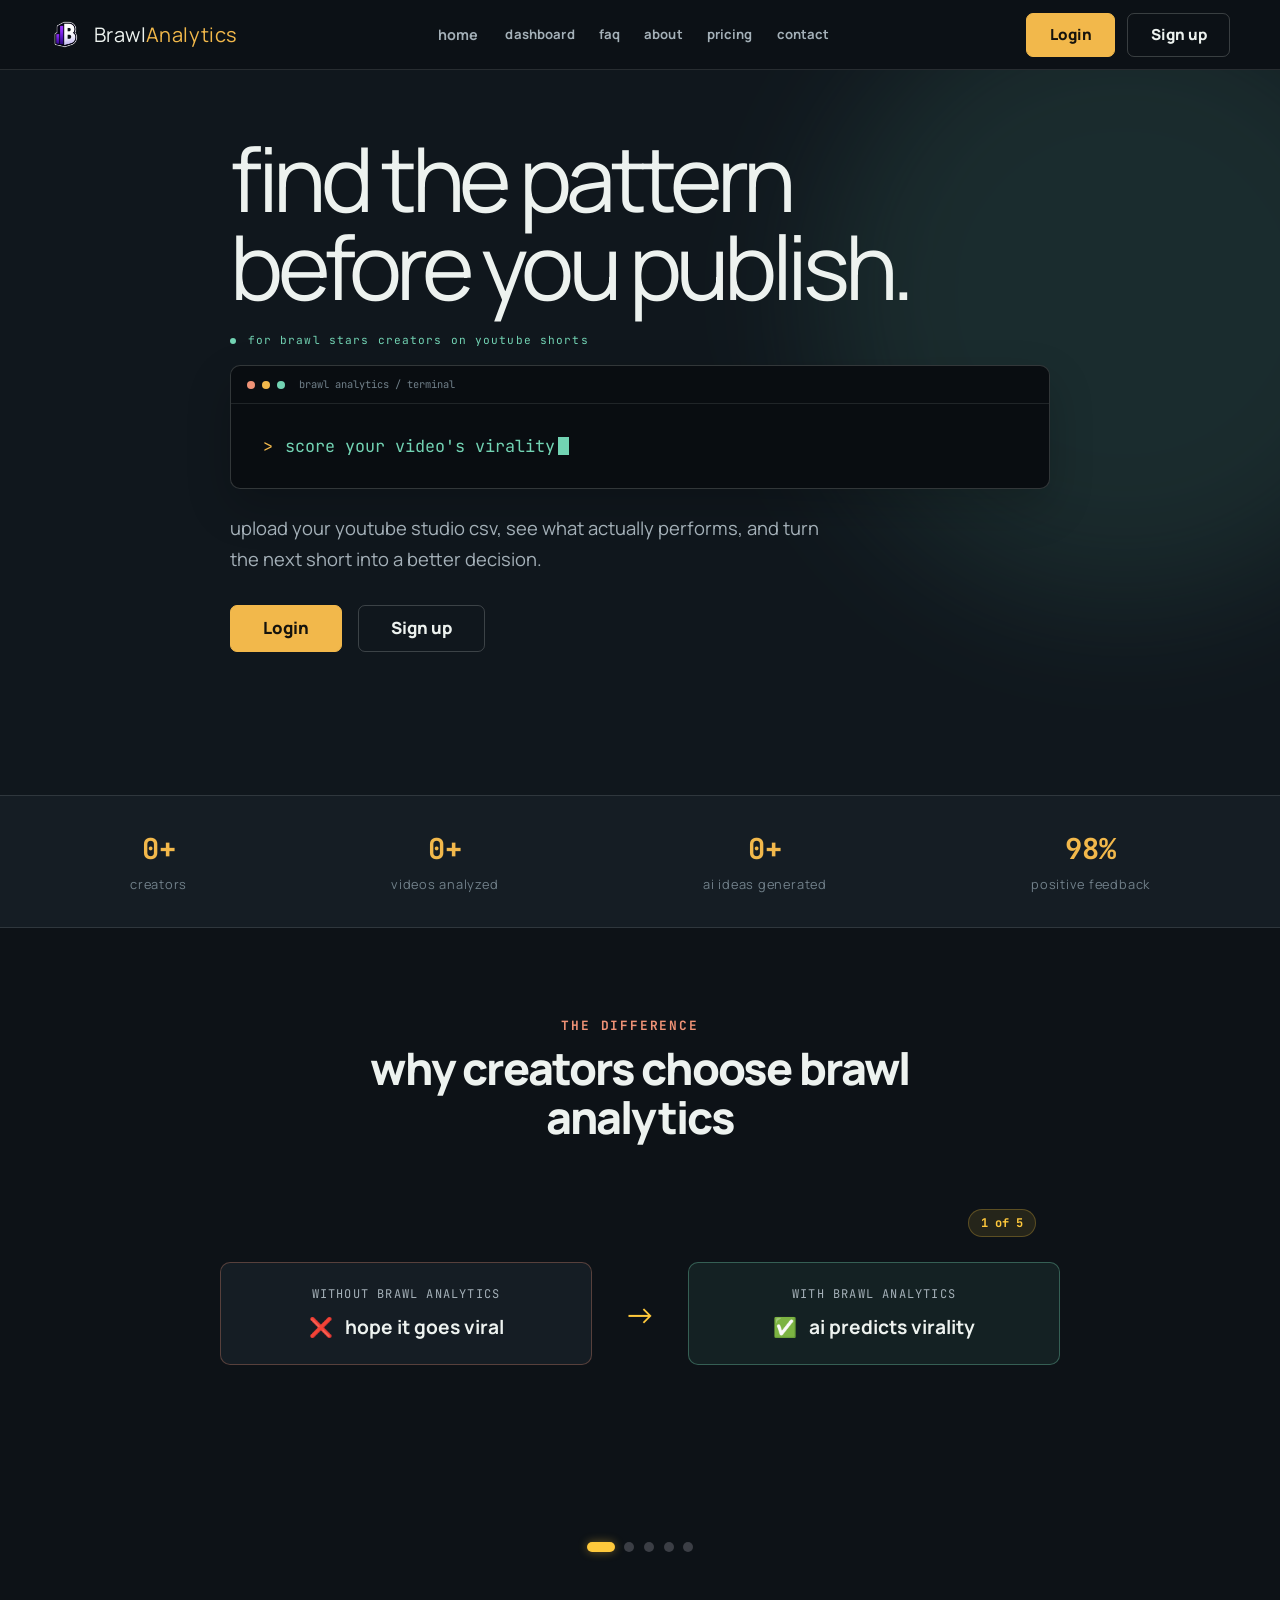
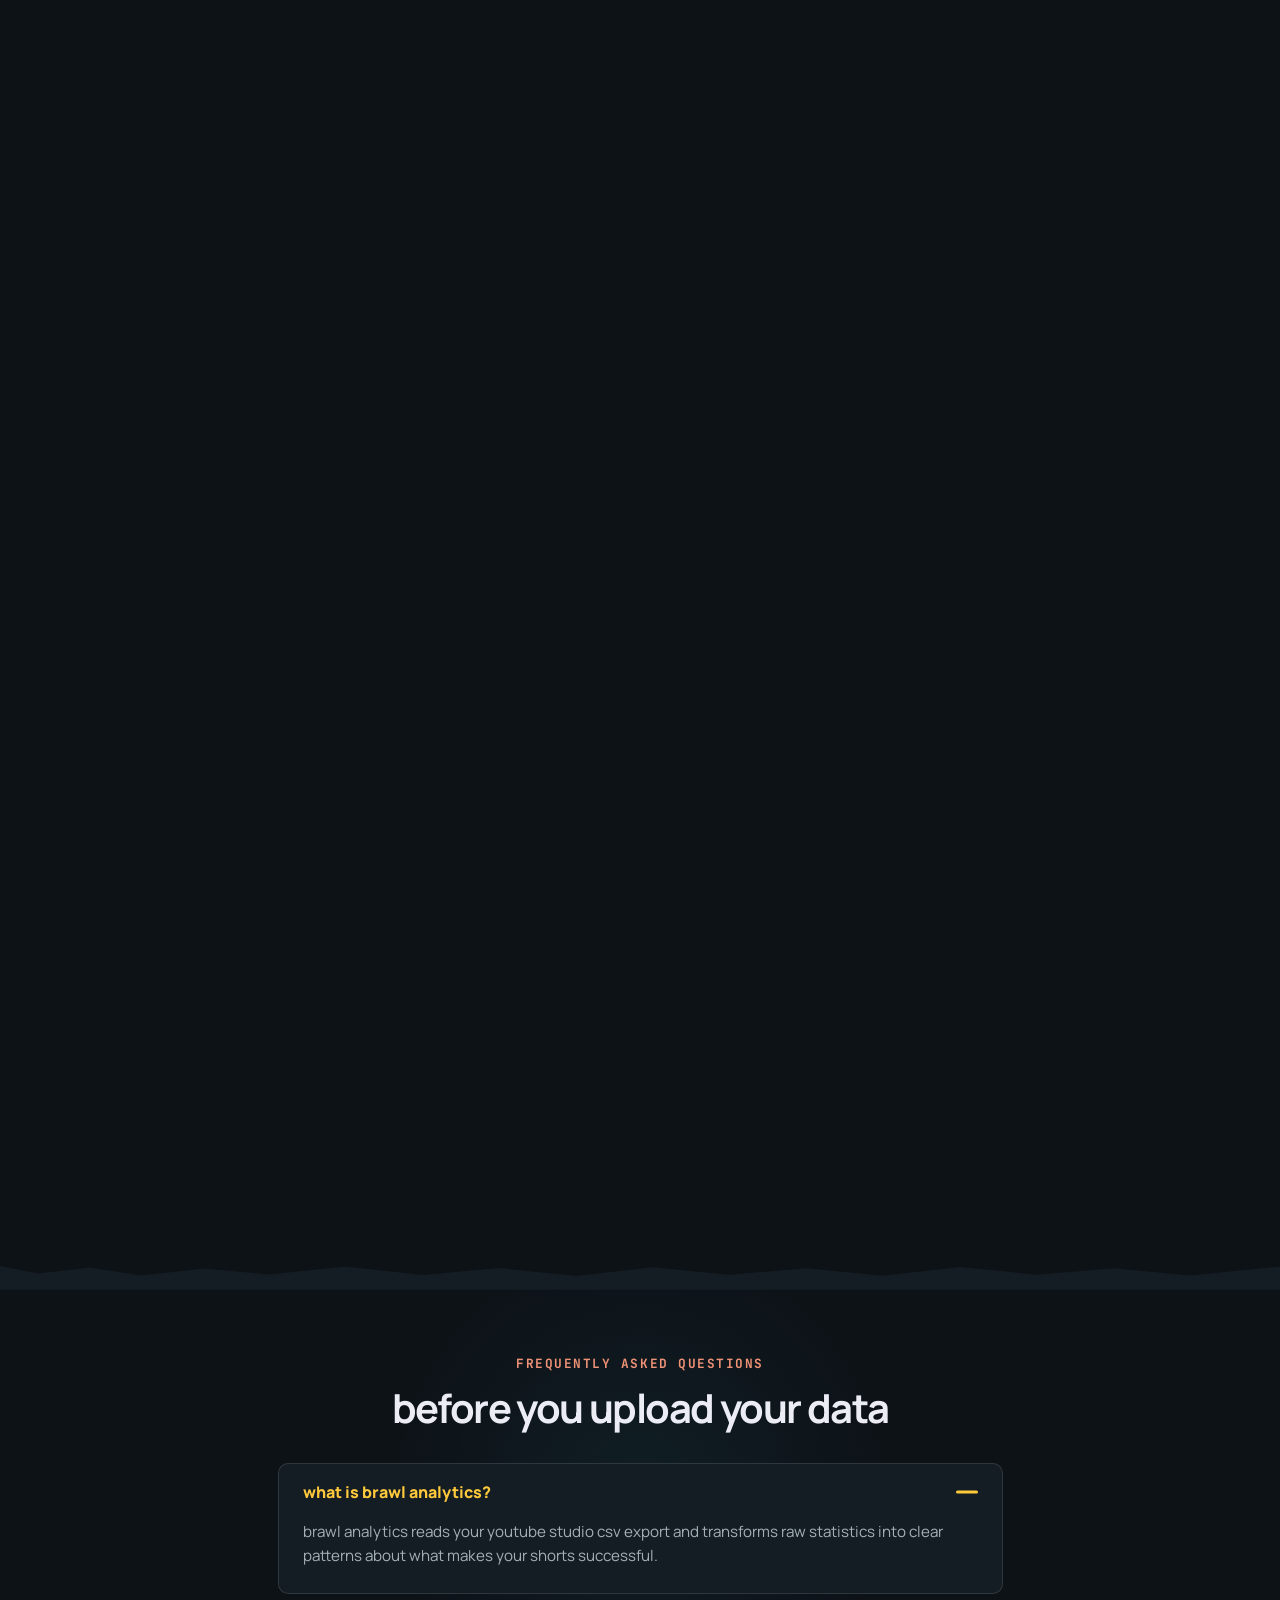
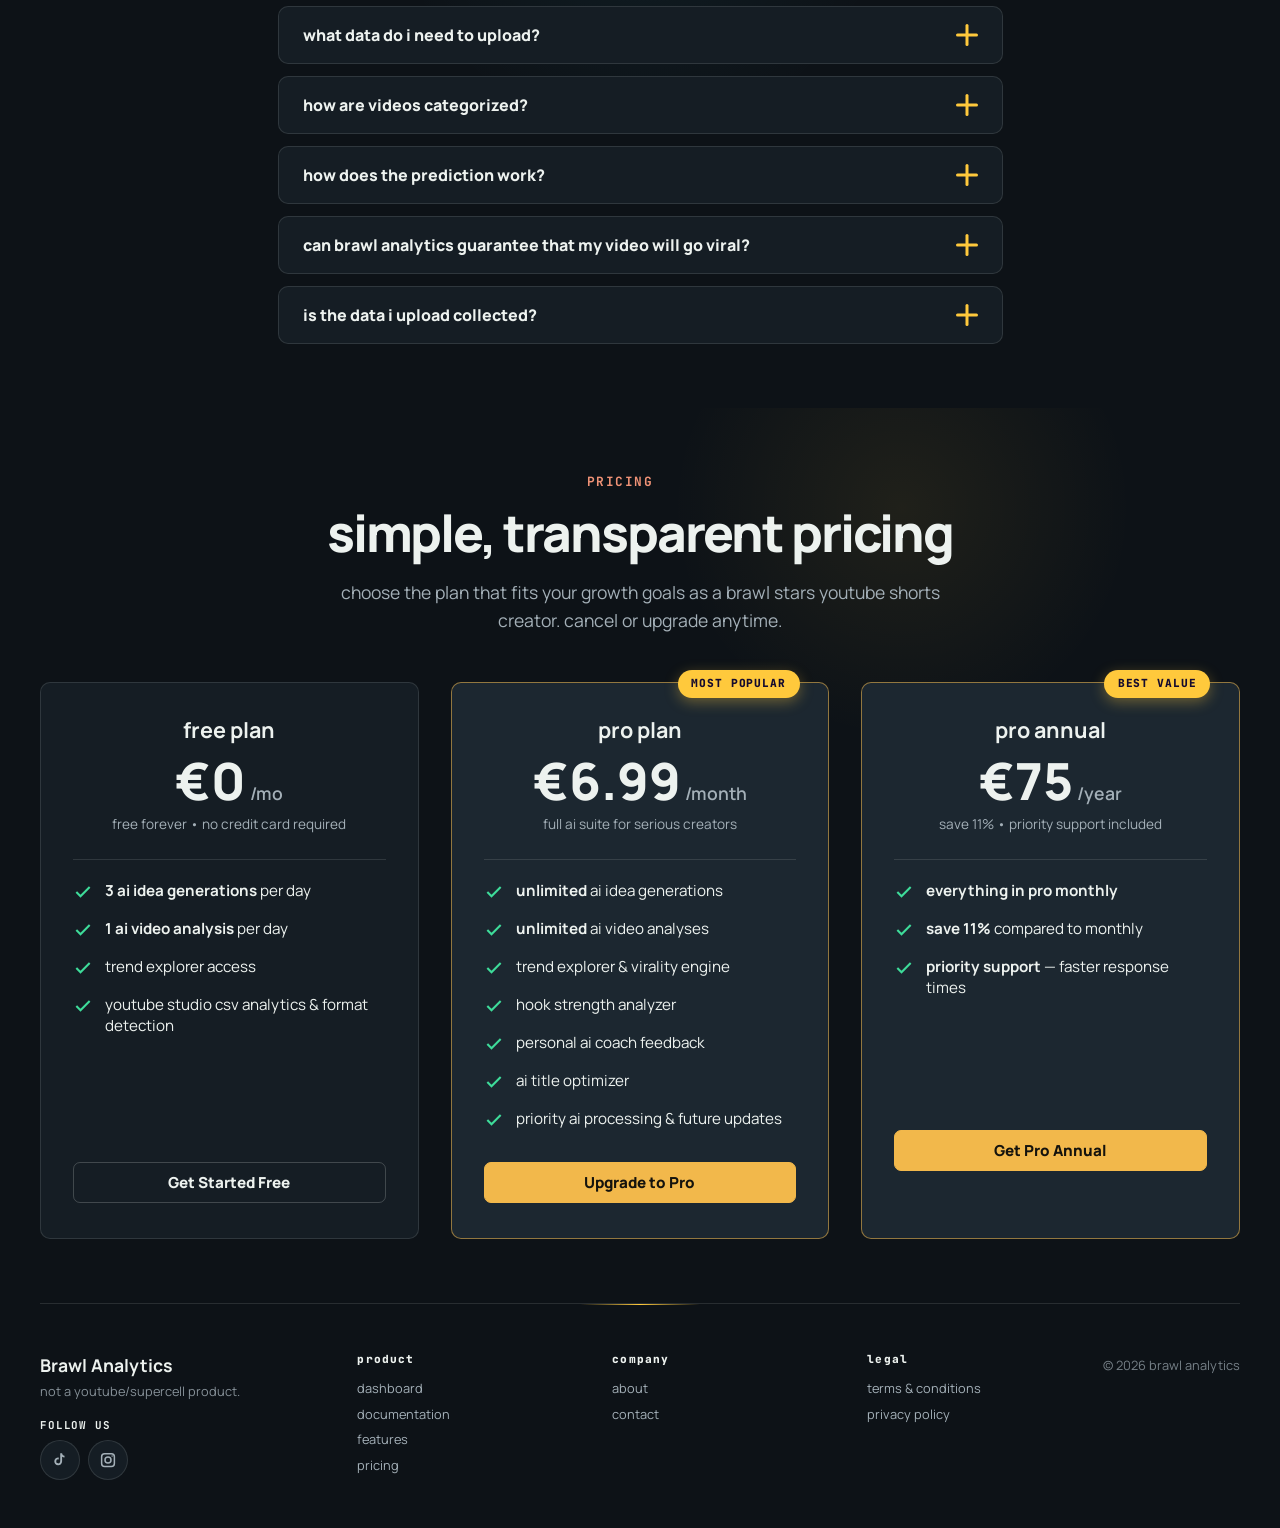
==== commit d18b150a: "Brawl Analytics 2.0" ====
--- a/index.html
+++ b/index.html
@@ -25,8 +25,8 @@
     
     <link rel="preconnect" href="https://fonts.googleapis.com">
     <link rel="preconnect" href="https://fonts.gstatic.com" crossorigin>
-    <link href="https://fonts.googleapis.com/css2?family=Plus+Jakarta+Sans:wght@500;600;700;800&family=Manrope:wght@400;500;700;800&family=JetBrains+Mono:wght@500;700&display=swap" rel="stylesheet">
-    <link rel="stylesheet" href="css/css_variables.css">
+    <link href="https://fonts.googleapis.com/css2?family=Manrope:wght@400;500;600;700;800&family=JetBrains+Mono:wght@400;500;600;700&display=swap" rel="stylesheet">
+    <link rel="stylesheet" href="css/css_variables.css?v=20260825-ui-2">
     <link rel="stylesheet" href="css/css_reset.css">
     <link rel="stylesheet" href="css/css_layout.css">
     <link rel="stylesheet" href="css/css_buttons.css">
@@ -38,10 +38,12 @@
     <link rel="stylesheet" href="css/css_animations.css">
     <link rel="stylesheet" href="css/css_responsive.css">
     <link rel="stylesheet" href="css/css_analysis.css">
-    <link rel="stylesheet" href="css/css_subscription.css">
-    <link rel="stylesheet" href="css/css_auth.css">
-    <link rel="stylesheet" href="css/css_video_analysis.css">
+    <link rel="stylesheet" href="css/css_subscription.css?v=20260825-coach-10">
+    <link rel="stylesheet" href="css/css_auth.css?v=20260825-curtain-11">
+    <link rel="stylesheet" href="css/css_video_analysis.css?v=20260825-ui-2">
     <link rel="stylesheet" href="css/css_premium.css">
+    <link rel="stylesheet" href="css/css_design_refresh.css?v=20260825-coach-10">
+    <link rel="stylesheet" href="css/css_hook_report_refresh.css?v=20260825-ui-3">
     <script type="module" src="js/js_premium.js"></script>
 
     <script type="application/ld+json">
@@ -110,20 +112,27 @@
             <section class="hero">
                 <div class="hero-burst" aria-hidden="true"></div>
                 <div class="hero-content">
-                    <p class="hero-eyebrow">For Brawl Stars creators on YouTube Shorts</p>
-                    <h1 class="hero-title">Every Short hides a pattern.<br>We find it before it goes viral.</h1>
-                    <p class="hero-description">Upload your YouTube Studio CSV export, discover what makes your Shorts perform, and predict which videos have the highest viral potential.</p>
+                    <h1 class="hero-title">find the pattern<br>before you publish.</h1>
+                    <p class="hero-eyebrow">for brawl stars creators on youtube shorts</p>
+                    <div class="hero-terminal" aria-label="brawl analytics command terminal">
+                        <div class="hero-terminal__bar" aria-hidden="true">
+                            <span class="hero-terminal__dot"></span>
+                            <span class="hero-terminal__dot"></span>
+                            <span class="hero-terminal__dot"></span>
+                            <span class="hero-terminal__label">brawl analytics / terminal</span>
+                        </div>
+                        <div class="terminal-prompt" aria-live="polite">
+                            <span class="terminal-prompt__symbol">&gt;</span>
+                            <span class="terminal-prompt__text" id="terminal-prompt-text"></span><span class="terminal-prompt__cursor" aria-hidden="true"></span>
+                        </div>
+                    </div>
+                    <p class="hero-description">upload your youtube studio csv, see what actually performs, and turn the next short into a better decision.</p>
 
                     <div class="hero-actions">
-                        <button class="btn btn-primary btn-lg" id="dashboard-or-login-btn">Login</button>
-                        <button class="btn btn-outline btn-lg" id="signup-or-logout-btn">Sign up</button>
-                    </div>
-
-                    <div class="hero-stats">
-                        <div class="stat-chip"><span class="stat-chip-label">Virality Score</span><span class="stat-chip-value">92</span></div>
-                        <div class="stat-chip accent"><span class="stat-chip-label">Hook Strength</span><span class="stat-chip-value">87%</span></div>
-                        <div class="stat-chip blue"><span class="stat-chip-label">Top Format</span><span class="stat-chip-value">Trickshot</span></div>
-                    </div>
+                        <button class="btn btn-primary btn-lg" id="dashboard-or-login-btn">login</button>
+                        <button class="btn btn-outline btn-lg" id="signup-or-logout-btn">sign up</button>
+                    </div>
+
                 </div>
             </section>
 
@@ -452,16 +461,40 @@
                 <div class="site-footer__brand">
                     <strong>Brawl Analytics</strong>
                     <p>Not a YouTube/Supercell product.</p>
-                </div>
-                <nav class="site-footer__links" aria-label="Footer navigation">
-                    <a href="documentation.html">Documentation</a>
-                    <a href="features.html">Features</a>
-                    <a href="about.html">About</a>
-                    <a href="legal/terms.html" target="_blank" rel="noopener">Terms & Conditions</a>
-                    <a href="legal/privacy.html" target="_blank" rel="noopener">Privacy Policy</a>
-                    <a href="https://mail.google.com/mail/?view=cm&fs=1&to=angeskicollab10@gmail.com" target="_blank" rel="noopener">Contact</a>
-                </nav>
-                <p class="site-footer__legal">© 2026 Brawl Analytics</p>
+                    <div class="site-footer__social-block">
+                        <span class="site-footer__social-title">Follow us</span>
+                        <div class="site-footer__socials" aria-label="Social links">
+                            <a href="https://www.tiktok.com/@brawl_analytics?is_from_webapp=1&amp;sender_device=pc" target="_blank" rel="noopener" aria-label="TikTok">
+                                <svg viewBox="0 0 24 24" aria-hidden="true"><path d="M14.8 3c.3 1.8 1.3 3 3.2 3.2v2.4c-1.2 0-2.3-.4-3.2-1v6.2a5.2 5.2 0 1 1-4.5-5.1v2.5a2.7 2.7 0 1 0 2 2.6V3h2.5Z" fill="currentColor"/></svg>
+                            </a>
+                            <a href="https://www.instagram.com/shiftmindset2026?utm_source=ig_web_button_share_sheet&amp;igsi=ZDNlZDc0MzIxNw==" target="_blank" rel="noopener" aria-label="Instagram">
+                                <svg viewBox="0 0 24 24" aria-hidden="true"><rect x="3.5" y="3.5" width="17" height="17" rx="4" fill="none" stroke="currentColor" stroke-width="2"/><circle cx="12" cy="12" r="4" fill="none" stroke="currentColor" stroke-width="2"/><circle cx="17.5" cy="6.5" r="1" fill="currentColor"/></svg>
+                            </a>
+                        </div>
+                    </div>
+                </div>
+                <div class="site-footer__groups">
+                    <div class="site-footer__group">
+                        <h3>Product</h3>
+                        <a href="#" data-action="login">Dashboard</a>
+                        <a href="documentation.html">Documentation</a>
+                        <a href="features.html">Features</a>
+                        <a href="#pricing">Pricing</a>
+                    </div>
+                    <div class="site-footer__group">
+                        <h3>Company</h3>
+                        <a href="about.html">About</a>
+                        <a href="https://mail.google.com/mail/?view=cm&fs=1&to=angeskicollab10@gmail.com" target="_blank" rel="noopener">Contact</a>
+                    </div>
+                    <div class="site-footer__group">
+                        <h3>Legal</h3>
+                        <a href="legal/terms.html" target="_blank" rel="noopener">Terms & Conditions</a>
+                        <a href="legal/privacy.html" target="_blank" rel="noopener">Privacy Policy</a>
+                    </div>
+                </div>
+                <div class="site-footer__meta">
+                    <p class="site-footer__legal">© 2026 Brawl Analytics</p>
+                </div>
             </footer>
 
         </section>
@@ -470,6 +503,6 @@
         <section id="analysis-screen" class="screen" hidden></section>
     </main>
     <div id="toast-container"></div>
-    <script type="module" src="js/js_app.js"></script>
+    <script type="module" src="js/js_app.js?v=20260825-profile-18"></script>
 </body>
 </html>
--- a/css/css_variables.css
+++ b/css/css_variables.css
@@ -9,31 +9,31 @@
       COLORS
     -------------------------------------------------------*/
 
-    --color-background:#150B2E;
+    --color-background:#0D1217;
 
-    --color-surface:#1F1240;
+    --color-surface:#151D24;
 
-    --color-surface-light:#2A1856;
+    --color-surface-light:#202D36;
 
     --color-primary:#FFC93C;
 
     --color-primary-hover:#FFD668;
 
-    --color-secondary:#3DDCFF;
+    --color-secondary:#72D3B3;
 
-    --color-accent:#FF3D7F;
+    --color-accent:#EF9276;
 
     --color-success:#3EDC9A;
 
     --color-danger:#FF5470;
 
-    --color-text:#F4F0FF;
+    --color-text:#EDF2EF;
 
-    --color-text-muted:#A79BC9;
+    --color-text-muted:#A4B0B8;
 
-    --color-text-faded:rgba(167,155,201,.55);
+    --color-text-faded:rgba(164,176,184,.55);
 
-    --color-border:rgba(244,240,255,.12);
+    --color-border:rgba(237,242,239,.12);
 
 
 
--- a/css/css_navbar.css
+++ b/css/css_navbar.css
@@ -20,7 +20,7 @@
 
     height:var(--navbar-height);
 
-    background:rgba(21,11,46,.92);
+    background:rgba(13,18,23,.92);
 
     backdrop-filter:blur(20px) saturate(180%);
 
@@ -35,7 +35,7 @@
 
 .navbar.scrolled{
 
-    background:rgba(21,11,46,.96);
+    background:rgba(13,18,23,.96);
 
     border-bottom-color:rgba(244,240,255,.18);
 
@@ -266,66 +266,38 @@
 
     transition:color var(--transition-fast);
 
-    position:relative;
-
-}
-
-#nav-home::after{
-
-    content:"";
-
-    position:absolute;
-
-    bottom:-4px;
-
-    left:0;
-
-    width:0;
+}
+
+#nav-home:hover{
+
+    color:var(--color-text);
+
+}
+
+
+/* ==========================================================
+   MOBILE MENU BUTTON
+========================================================== */
+
+.menu-button{
+
+    display:none;
+
+    flex-direction:column;
+
+    gap:5px;
+
+    padding:8px;
+
+}
+
+
+.menu-button span{
+
+    width:22px;
 
     height:2px;
 
-    background:linear-gradient(90deg,var(--color-primary),var(--color-secondary));
-
-    transition:width var(--transition);
-
-}
-
-#nav-home:hover::after{
-
-    width:100%;
-
-}
-
-#nav-home:hover{
-
-    color:var(--color-text);
-
-}
-
-
-/* ==========================================================
-   MOBILE MENU BUTTON
-========================================================== */
-
-.menu-button{
-
-    display:none;
-
-    flex-direction:column;
-
-    gap:5px;
-
-    padding:8px;
-
-}
-
-
-.menu-button span{
-
-    width:22px;
-
-    height:2px;
-
     display:block;
 
     background:var(--color-text);
--- a/css/css_faq.css
+++ b/css/css_faq.css
@@ -17,6 +17,12 @@
     position:relative;
 
     overflow:hidden;
+
+    display:flex;
+
+    flex-direction:column;
+
+    align-items:center;
 
 }
 
--- a/css/css_dashboard.css
+++ b/css/css_dashboard.css
@@ -84,7 +84,7 @@
 
     padding:.4rem;
 
-    background:rgba(31,18,64,.65);
+    background:rgba(21,29,36,.65);
 
     border:1px solid rgba(255,255,255,.08);
 
@@ -911,21 +911,21 @@
 .video-analysis{margin-top:2.5rem;padding:3rem 0 .5rem;border-top:var(--border);color:var(--color-text)}
 .video-analysis[hidden]{display:none}
 .va-intro{max-width:42rem;text-align:center;margin:0 auto 2rem}
-.va-eyebrow,.va-step,.video-analysis .va-metric>span,.va-channel>div>span,.va-end-grid aside>span{display:block;font-family:var(--font-mono);letter-spacing:.1em;font-size:.65rem;color:#b29dff}
+.va-eyebrow,.va-step,.video-analysis .va-metric>span,.va-channel>div>span,.va-end-grid aside>span{display:block;font-family:var(--font-mono);letter-spacing:.1em;font-size:.65rem;color:var(--ui-mint)}
 .va-intro h2{font-size:clamp(1.9rem,4vw,2.8rem);letter-spacing:-.06em;line-height:1.1;margin:.8rem 0}
 .va-intro p,.va-results-hero p{color:var(--color-text-muted);margin:0;font-size:.9rem}
-.va-card,.va-metric,.va-insight,.va-end-grid aside,.va-faq,.va-channel{border:1px solid rgba(255,255,255,.1);border-radius:1.2rem;background:linear-gradient(145deg,rgba(34,28,61,.9),rgba(20,14,43,.95));box-shadow:0 1.25rem 3.75rem rgba(0,0,0,.16)}
-.va-card{padding:2rem;background:rgba(31,18,64,.85);backdrop-filter:blur(16px);-webkit-backdrop-filter:blur(16px);border:1px solid rgba(255,201,60,.12)}.va-card h3{font-size:1.8rem;letter-spacing:-.05em;margin:.5rem 0 1.4rem}
-.va-dropzone{min-height:15rem;border-radius:1rem;border:1px dashed rgba(183,166,255,.48);background:radial-gradient(circle at 50% 20%,rgba(131,93,243,.16),transparent 48%);display:flex;flex-direction:column;align-items:center;justify-content:center;cursor:pointer;transition:.22s}
-.va-dropzone:hover,.va-dropzone.is-dragging{border-color:#b9a8ff;background:radial-gradient(circle at 50% 20%,rgba(131,93,243,.28),transparent 55%)}
+.va-card,.va-metric,.va-insight,.va-end-grid aside,.va-faq,.va-channel{border:1px solid rgba(255,255,255,.1);border-radius:1.2rem;background:linear-gradient(145deg,rgba(28,39,48,.9),rgba(13,18,23,.95));box-shadow:0 1.25rem 3.75rem rgba(0,0,0,.16)}
+.va-card{padding:2rem;background:rgba(21,29,36,.85);backdrop-filter:blur(16px);-webkit-backdrop-filter:blur(16px);border:1px solid rgba(255,201,60,.12)}.va-card h3{font-size:1.8rem;letter-spacing:-.05em;margin:.5rem 0 1.4rem}
+.va-dropzone{min-height:15rem;border-radius:1rem;border:1px dashed rgba(242,184,75,.48);background:radial-gradient(circle at 50% 20%,rgba(114,211,179,.16),transparent 48%);display:flex;flex-direction:column;align-items:center;justify-content:center;cursor:pointer;transition:.22s}
+.va-dropzone:hover,.va-dropzone.is-dragging{border-color:var(--ui-amber-soft);background:radial-gradient(circle at 50% 20%,rgba(114,211,179,.28),transparent 55%)}
 .va-dropzone input{position:absolute;opacity:0;pointer-events:none}.va-dropzone strong{font-size:1rem;margin-top:.75rem}.va-dropzone small,.va-upload-progress small{font-size:.75rem;color:var(--color-text-muted)}
-.va-upload-icon{display:grid;place-items:center;width:3.25rem;height:3.25rem;border-radius:1rem;background:#211c38;border:1px solid rgba(185,166,255,.4);font-size:1.55rem;color:#c8baff}.va-upload-progress{padding:1.1rem .25rem 0}.va-upload-progress>div{display:flex;justify-content:space-between;font-size:.75rem}.va-upload-progress p,.va-progress{margin:.65rem 0 .5rem;height:.38rem;border-radius:.5rem;background:#292a36;overflow:hidden}.va-upload-progress i,.va-progress i{display:block;width:0;height:100%;border-radius:inherit;background:linear-gradient(90deg,#8c6af4,#ca9dff);transition:width .4s ease}
-.va-wizard-card{max-width:47rem;margin:auto}.va-wizard-top,.va-results-hero,.va-section-title{display:flex;justify-content:space-between;gap:1.25rem;align-items:flex-start}.va-dots{display:flex;gap:.4rem}.va-dots i{width:.44rem;height:.44rem;border-radius:.5rem;background:#383943;transition:.2s}.va-dots i.active{width:1.4rem;background:#a990ff}.va-question{padding-top:3rem;min-height:17rem;animation:va-in .35s both}.va-question h3{font-size:clamp(1.65rem,4vw,2.4rem);margin:.4rem 0}.va-question>p{color:var(--color-text-muted);font-size:.82rem;margin-bottom:1.7rem}.va-options,.va-formats{display:grid;gap:.55rem}.va-formats{grid-template-columns:repeat(2,1fr)}.va-options button,.va-formats button{padding:.9rem 1rem;border:1px solid rgba(255,255,255,.1);background:#1b1c27;color:#e9e8ed;border-radius:.75rem;text-align:left;font:600 .82rem var(--font-body);transition:.2s}.va-options button span{float:right}.va-options button:hover,.va-formats button:hover,.va-formats button.selected{transform:translateX(3px);border-color:#a990ff;background:#28223e}.va-question textarea{width:100%;min-height:9rem;resize:vertical;border-radius:.8rem;border:1px solid rgba(255,255,255,.1);background:#191a24;color:white;padding:1rem;font:.82rem var(--font-body);outline:0}.va-question textarea:focus{border-color:#aa94ff;box-shadow:0 0 0 3px rgba(169,144,255,.13)}.va-primary,.va-outline{margin-top:1rem;border:0;border-radius:.7rem;padding:.75rem 1rem;background:#f0eef6;color:#171520;font:800 .8rem var(--font-body);transition:transform var(--transition-smooth),box-shadow var(--transition-smooth),border-color var(--transition-smooth)}.va-primary span{color:#7659d8;font-size:1rem}
-.va-primary:hover{transform:translateY(-2px);box-shadow:0 8px 20px rgba(118,89,216,.4),0 0 30px rgba(118,89,216,.2)}
+.va-upload-icon{display:grid;place-items:center;width:3.25rem;height:3.25rem;border-radius:1rem;background:var(--ui-surface-soft);border:1px solid rgba(242,184,75,.4);font-size:1.55rem;color:var(--ui-amber-soft)}.va-upload-progress{padding:1.1rem .25rem 0}.va-upload-progress>div{display:flex;justify-content:space-between;font-size:.75rem}.va-upload-progress p,.va-progress{margin:.65rem 0 .5rem;height:.38rem;border-radius:.5rem;background:#292a36;overflow:hidden}.va-upload-progress i,.va-progress i{display:block;width:0;height:100%;border-radius:inherit;background:linear-gradient(90deg,var(--ui-amber),var(--ui-mint));transition:width .4s ease}
+.va-wizard-card{max-width:47rem;margin:auto}.va-wizard-top,.va-results-hero,.va-section-title{display:flex;justify-content:space-between;gap:1.25rem;align-items:flex-start}.va-dots{display:flex;gap:.4rem}.va-dots i{width:.44rem;height:.44rem;border-radius:.5rem;background:#383943;transition:.2s}.va-dots i.active{width:1.4rem;background:var(--ui-amber)}.va-question{padding-top:3rem;min-height:17rem;animation:va-in .35s both}.va-question h3{font-size:clamp(1.65rem,4vw,2.4rem);margin:.4rem 0}.va-question>p{color:var(--color-text-muted);font-size:.82rem;margin-bottom:1.7rem}.va-options,.va-formats{display:grid;gap:.55rem}.va-formats{grid-template-columns:repeat(2,1fr)}.va-options button,.va-formats button{padding:.9rem 1rem;border:1px solid rgba(255,255,255,.1);background:#1b1c27;color:#e9e8ed;border-radius:.75rem;text-align:left;font:600 .82rem var(--font-body);transition:.2s}.va-options button span{float:right}.va-options button:hover,.va-formats button:hover,.va-formats button.selected{transform:translateX(3px);border-color:var(--ui-amber);background:var(--ui-surface-soft)}.va-question textarea{width:100%;min-height:9rem;resize:vertical;border-radius:.8rem;border:1px solid rgba(255,255,255,.1);background:#191a24;color:white;padding:1rem;font:.82rem var(--font-body);outline:0}.va-question textarea:focus{border-color:var(--ui-amber);box-shadow:0 0 0 3px rgba(242,184,75,.13)}.va-primary,.va-outline{margin-top:1rem;border:0;border-radius:.7rem;padding:.75rem 1rem;background:#f0eef6;color:#171520;font:800 .8rem var(--font-body);transition:transform var(--transition-smooth),box-shadow var(--transition-smooth),border-color var(--transition-smooth)}.va-primary span{color:var(--ui-amber);font-size:1rem}
+.va-primary:hover{transform:translateY(-2px);box-shadow:0 8px 20px rgba(242,184,75,.4),0 0 30px rgba(242,184,75,.2)}
 .va-outline:hover{transform:translateY(-2px);box-shadow:0 8px 20px rgba(255,255,255,.15),0 0 30px rgba(61,220,255,.1);border-color:rgba(61,220,255,.4)}
-.va-analysis{text-align:center;padding:1.75rem 1.25rem;max-width:39rem;margin:auto;background:rgba(21,11,46,.75);backdrop-filter:blur(20px);-webkit-backdrop-filter:blur(20px);border:1px solid rgba(255,201,60,.15);box-shadow:0 8px 32px rgba(0,0,0,.3),inset 0 1px 0 rgba(255,255,255,.1),0 0 40px rgba(255,201,60,.1);border-radius:1.2rem}.va-radar{width:5.5rem;height:5.5rem;border:1px solid rgba(178,154,255,.5);border-radius:50%;display:grid;place-items:center;margin:0 auto 1.45rem;position:relative;animation:va-pulse 2s infinite,radarGlow 3s ease-in-out infinite}.va-radar:before,.va-radar:after{content:"";position:absolute;inset:-.9rem;border:1px solid rgba(178,154,255,.2);border-radius:50%}.va-radar:after{inset:-1.75rem}.va-radar i{width:1.3rem;height:1.3rem;border-radius:50%;background:#a990ff;box-shadow:0 0 1.6rem #a990ff}.va-analysis h3{font-size:2.2rem;letter-spacing:-.06em;margin:.6rem 0}.va-analysis>p,.va-analysis>small{color:var(--color-text-muted);font-size:.8rem}.va-loading{letter-spacing:3px;animation:va-dots 1.2s steps(4,end) infinite}.va-analysis-list{margin:2.2rem 0 1.4rem;text-align:left;display:grid;gap:.5rem}.va-analysis-list div{color:#777986;font-size:.82rem}.va-analysis-list div:before{content:'○';margin-right:.55rem}.va-analysis-list div.done{color:#dedde5}.va-analysis-list div.done:before{content:'✓';color:#7ee8b0}
-.va-results{animation:va-in .5s both}.va-results-hero{align-items:end;margin:0 0 1.8rem}.va-results-hero h3{font-size:clamp(2rem,4vw,3.1rem);line-height:1.08;letter-spacing:-.065em;margin:.55rem 0 .75rem}.va-results-hero em{font-style:normal;color:#f5a3d7}.va-outline{background:transparent;border:1px solid rgba(255,255,255,.22);color:#e9e8ed;white-space:nowrap}.va-score-grid{display:grid;grid-template-columns:1.15fr .85fr .9fr;gap:.8rem;margin-bottom:3.5rem}.va-metric{padding:1.35rem;min-height:12.8rem}.va-metric>strong{display:block;font-size:2.15rem;letter-spacing:-.06em;margin:1.7rem 0 .3rem}.va-score{background:linear-gradient(140deg,#352858,#181923 60%)}.va-score>strong{font-size:4.45rem;line-height:1}.va-score>strong small{font-size:.75rem;letter-spacing:0;color:#aaaab5}.va-score>i,.va-metric>i{display:block;font-style:normal;color:#7ee8b0;font-size:.7rem}.va-metric p{font-size:.69rem;color:var(--color-text-muted);margin:.85rem 0}.va-metric .va-progress{margin-top:1.25rem}.va-views strong b{color:#737480}.va-section-title{align-items:end;margin-bottom:1.1rem}.va-section-title h3{font-size:1.8rem;letter-spacing:-.05em;margin:.35rem 0 0}.va-section-title>p{color:var(--color-text-muted);font-size:.75rem;margin:0}.va-breakdown{display:grid;grid-template-columns:1fr 1fr;gap:.6rem;margin-bottom:3.4rem}.va-breakdown>div{border:1px solid rgba(255,255,255,.08);background:#171820;border-radius:.7rem;padding:.8rem}.va-breakdown p{display:flex;justify-content:space-between;font-size:.75rem;margin:0 0 .55rem}.va-breakdown strong{color:#cfbfff}.va-insights{display:grid;grid-template-columns:1fr 1fr 1fr;gap:.8rem;margin-bottom:3.4rem}.va-insight{padding:1.2rem}.va-insight>span{display:grid;place-items:center;width:2.05rem;height:2.05rem;border-radius:.6rem;background:#282939;color:#7ee8b0;font-weight:800}.va-insight h4{font-size:1.25rem;letter-spacing:-.04em;margin:.8rem 0}.va-insight ul{list-style:none;padding:0;margin:0}.va-insight li,.va-insight p{color:#c4c4ce;font-size:.7rem;margin:0 0 .55rem}.va-insight li:before{content:'✓';color:#7ee8b0;margin-right:.45rem}.va-insight.weak>span{color:#ffc875}.va-insight.weak li:before{content:'•';color:#ffc875}.va-insight.critical{border-color:rgba(255,144,153,.34);background:linear-gradient(150deg,rgba(94,36,45,.35),#191920)}.va-insight.critical>span{color:#ff9099;background:#40222b}.va-suggestions{display:grid;grid-template-columns:.85fr 1.15fr;gap:2.2rem;border:1px solid rgba(174,150,255,.27);background:linear-gradient(120deg,#302454,#191923 55%);border-radius:1.2rem;padding:1.9rem;margin-bottom:1.65rem}.va-suggestions h3{font-size:1.7rem;letter-spacing:-.05em;margin:.4rem 0}.va-suggestions p{font-size:.75rem;color:var(--color-text-muted)}.va-suggestions ol{list-style:none;margin:0;padding:0}.va-suggestions li{font-size:.75rem;padding:.7rem 0;border-bottom:1px solid rgba(255,255,255,.09)}.va-suggestions li:last-child{border:0}.va-suggestions li b{font:.65rem var(--font-mono);color:#b4a1ff;margin-right:.75rem}.va-channel{display:grid;grid-template-columns:auto 1fr auto;gap:1.1rem;align-items:center;padding:1.4rem;margin-bottom:3.4rem}.va-channel-mark{display:grid;place-items:center;width:2.9rem;height:2.9rem;border-radius:.9rem;background:linear-gradient(135deg,#b7a6ff,#815cf3);color:#161025;font-weight:800;font-size:1.5rem}.va-channel h3{font-size:1.65rem;letter-spacing:-.05em;margin:.3rem 0}.va-channel p{font-size:.75rem;color:var(--color-text-muted);margin:0;max-width:37rem}.va-channel>strong{font-size:1.5rem;letter-spacing:-.05em;text-align:right;color:#7ee8b0}.va-channel>strong small{display:block;font-size:.63rem;letter-spacing:0;color:var(--color-text-muted);font-weight:500}.va-end-grid{display:grid;grid-template-columns:.75fr 1.25fr;gap:.8rem}.va-end-grid aside{padding:1.4rem;background:linear-gradient(150deg,#352857,#1e1c29)}.va-end-grid aside h4{font-size:1.45rem;letter-spacing:-.05em;line-height:1.25;margin:1.1rem 0 1.5rem}.va-end-grid aside button{background:none;border:0;color:#e8e5f5;font:700 .75rem var(--font-body);padding:0}.va-faq{padding:1.4rem}.va-faq h3{font-size:1.65rem;letter-spacing:-.05em;margin:.4rem 0 1rem}.va-faq details{border-top:1px solid rgba(255,255,255,.09);padding:.75rem 0}.va-faq summary{list-style:none;cursor:pointer;font-size:.75rem;font-weight:700}.va-faq summary::-webkit-details-marker{display:none}.va-faq summary b{float:right;color:#ae9aff;font-size:1rem}.va-faq details[open] summary b{transform:rotate(45deg)}.va-faq details p{font-size:.69rem;color:var(--color-text-muted);margin:.55rem 1.4rem 0 0}
-@keyframes va-in{from{opacity:0;transform:translateY(.9rem)}to{opacity:1;transform:none}}@keyframes va-pulse{50%{transform:scale(.94);opacity:.75}}@keyframes va-dots{0%{width:0}100%{width:1.3rem}}@keyframes radarGlow{0%,100%{box-shadow:0 0 20px rgba(169,144,255,.4),0 0 40px rgba(169,144,255,.2)}50%{box-shadow:0 0 30px rgba(169,144,255,.6),0 0 60px rgba(169,144,255,.3)}}@media(max-width:760px){.video-analysis{padding-top:2rem}.va-card{padding:1.35rem}.va-wizard-top,.va-results-hero,.va-section-title{display:block}.va-dots,.va-results-hero .va-outline,.va-section-title>p{margin-top:.9rem}.va-score-grid,.va-insights,.va-suggestions,.va-end-grid{grid-template-columns:1fr}.va-breakdown{grid-template-columns:1fr}.va-formats{grid-template-columns:1fr}.va-channel{grid-template-columns:auto 1fr}.va-channel>strong{grid-column:2;text-align:left}.va-results-hero .va-outline{display:block}.va-analysis h3{font-size:1.9rem}.stat-card:hover{transform:translateY(-2px) scale(1.01)}.app-tab::after{display:none}.dashboard-section{opacity:1;transform:none}}
+.va-analysis{text-align:center;padding:1.75rem 1.25rem;max-width:39rem;margin:auto;background:rgba(13,18,23,.75);backdrop-filter:blur(20px);-webkit-backdrop-filter:blur(20px);border:1px solid rgba(255,201,60,.15);box-shadow:0 8px 32px rgba(0,0,0,.3),inset 0 1px 0 rgba(255,255,255,.1),0 0 40px rgba(255,201,60,.1);border-radius:1.2rem}.va-radar{width:5.5rem;height:5.5rem;border:1px solid rgba(242,184,75,.5);border-radius:50%;display:grid;place-items:center;margin:0 auto 1.45rem;position:relative;animation:va-pulse 2s infinite,radarGlow 3s ease-in-out infinite}.va-radar:before,.va-radar:after{content:"";position:absolute;inset:-.9rem;border:1px solid rgba(242,184,75,.2);border-radius:50%}.va-radar:after{inset:-1.75rem}.va-radar i{width:1.3rem;height:1.3rem;border-radius:50%;background:var(--ui-amber);box-shadow:0 0 1.6rem var(--ui-amber)}.va-analysis h3{font-size:2.2rem;letter-spacing:-.06em;margin:.6rem 0}.va-analysis>p,.va-analysis>small{color:var(--color-text-muted);font-size:.8rem}.va-loading{letter-spacing:3px;animation:va-dots 1.2s steps(4,end) infinite}.va-analysis-list{margin:2.2rem 0 1.4rem;text-align:left;display:grid;gap:.5rem}.va-analysis-list div{color:#777986;font-size:.82rem}.va-analysis-list div:before{content:'○';margin-right:.55rem}.va-analysis-list div.done{color:#dedde5}.va-analysis-list div.done:before{content:'✓';color:#7ee8b0}
+.va-results{animation:va-in .5s both}.va-results-hero{align-items:end;margin:0 0 1.8rem}.va-results-hero h3{font-size:clamp(2rem,4vw,3.1rem);line-height:1.08;letter-spacing:-.065em;margin:.55rem 0 .75rem}.va-results-hero em{font-style:normal;color:var(--ui-coral)}.va-outline{background:transparent;border:1px solid rgba(255,255,255,.22);color:#e9e8ed;white-space:nowrap}.va-score-grid{display:grid;grid-template-columns:1.15fr .85fr .9fr;gap:.8rem;margin-bottom:3.5rem}.va-metric{padding:1.35rem;min-height:12.8rem}.va-metric>strong{display:block;font-size:2.15rem;letter-spacing:-.06em;margin:1.7rem 0 .3rem}.va-score{background:linear-gradient(140deg,var(--ui-surface-raised),#181923 60%)}.va-score>strong{font-size:4.45rem;line-height:1}.va-score>strong small{font-size:.75rem;letter-spacing:0;color:#aaaab5}.va-score>i,.va-metric>i{display:block;font-style:normal;color:#7ee8b0;font-size:.7rem}.va-metric p{font-size:.69rem;color:var(--color-text-muted);margin:.85rem 0}.va-metric .va-progress{margin-top:1.25rem}.va-views strong b{color:#737480}.va-section-title{align-items:end;margin-bottom:1.1rem}.va-section-title h3{font-size:1.8rem;letter-spacing:-.05em;margin:.35rem 0 0}.va-section-title>p{color:var(--color-text-muted);font-size:.75rem;margin:0}.va-breakdown{display:grid;grid-template-columns:1fr 1fr;gap:.6rem;margin-bottom:3.4rem}.va-breakdown>div{border:1px solid rgba(255,255,255,.08);background:#171820;border-radius:.7rem;padding:.8rem}.va-breakdown p{display:flex;justify-content:space-between;font-size:.75rem;margin:0 0 .55rem}.va-breakdown strong{color:var(--ui-mint)}.va-insights{display:grid;grid-template-columns:1fr 1fr 1fr;gap:.8rem;margin-bottom:3.4rem}.va-insight{padding:1.2rem}.va-insight>span{display:grid;place-items:center;width:2.05rem;height:2.05rem;border-radius:.6rem;background:var(--ui-surface-soft);color:#7ee8b0;font-weight:800}.va-insight h4{font-size:1.25rem;letter-spacing:-.04em;margin:.8rem 0}.va-insight ul{list-style:none;padding:0;margin:0}.va-insight li,.va-insight p{color:#c4c4ce;font-size:.7rem;margin:0 0 .55rem}.va-insight li:before{content:'✓';color:#7ee8b0;margin-right:.45rem}.va-insight.weak>span{color:#ffc875}.va-insight.weak li:before{content:'•';color:#ffc875}.va-insight.critical{border-color:rgba(255,144,153,.34);background:linear-gradient(150deg,rgba(94,36,45,.35),#191920)}.va-insight.critical>span{color:#ff9099;background:#40222b}.va-suggestions{display:grid;grid-template-columns:.85fr 1.15fr;gap:2.2rem;border:1px solid rgba(242,184,75,.27);background:linear-gradient(120deg,var(--ui-surface-raised),var(--ui-surface) 55%);border-radius:1.2rem;padding:1.9rem;margin-bottom:1.65rem}.va-suggestions h3{font-size:1.7rem;letter-spacing:-.05em;margin:.4rem 0}.va-suggestions p{font-size:.75rem;color:var(--color-text-muted)}.va-suggestions ol{list-style:none;margin:0;padding:0}.va-suggestions li{font-size:.75rem;padding:.7rem 0;border-bottom:1px solid rgba(255,255,255,.09)}.va-suggestions li:last-child{border:0}.va-suggestions li b{font:.65rem var(--font-mono);color:var(--ui-amber-soft);margin-right:.75rem}.va-channel{display:grid;grid-template-columns:auto 1fr auto;gap:1.1rem;align-items:center;padding:1.4rem;margin-bottom:3.4rem}.va-channel-mark{display:grid;place-items:center;width:2.9rem;height:2.9rem;border-radius:.9rem;background:linear-gradient(135deg,var(--ui-amber-soft),var(--ui-mint));color:#161025;font-weight:800;font-size:1.5rem}.va-channel h3{font-size:1.65rem;letter-spacing:-.05em;margin:.3rem 0}.va-channel p{font-size:.75rem;color:var(--color-text-muted);margin:0;max-width:37rem}.va-channel>strong{font-size:1.5rem;letter-spacing:-.05em;text-align:right;color:#7ee8b0}.va-channel>strong small{display:block;font-size:.63rem;letter-spacing:0;color:var(--color-text-muted);font-weight:500}.va-end-grid{display:grid;grid-template-columns:.75fr 1.25fr;gap:.8rem}.va-end-grid aside{padding:1.4rem;background:linear-gradient(150deg,var(--ui-surface-raised),#1e1c29)}.va-end-grid aside h4{font-size:1.45rem;letter-spacing:-.05em;line-height:1.25;margin:1.1rem 0 1.5rem}.va-end-grid aside button{background:none;border:0;color:#e8e5f5;font:700 .75rem var(--font-body);padding:0}.va-faq{padding:1.4rem}.va-faq h3{font-size:1.65rem;letter-spacing:-.05em;margin:.4rem 0 1rem}.va-faq details{border-top:1px solid rgba(255,255,255,.09);padding:.75rem 0}.va-faq summary{list-style:none;cursor:pointer;font-size:.75rem;font-weight:700}.va-faq summary::-webkit-details-marker{display:none}.va-faq summary b{float:right;color:var(--ui-mint);font-size:1rem}.va-faq details[open] summary b{transform:rotate(45deg)}.va-faq details p{font-size:.69rem;color:var(--color-text-muted);margin:.55rem 1.4rem 0 0}
+@keyframes va-in{from{opacity:0;transform:translateY(.9rem)}to{opacity:1;transform:none}}@keyframes va-pulse{50%{transform:scale(.94);opacity:.75}}@keyframes va-dots{0%{width:0}100%{width:1.3rem}}@keyframes radarGlow{0%,100%{box-shadow:0 0 20px rgba(242,184,75,.4),0 0 40px rgba(242,184,75,.2)}50%{box-shadow:0 0 30px rgba(242,184,75,.6),0 0 60px rgba(242,184,75,.3)}}@media(max-width:760px){.video-analysis{padding-top:2rem}.va-card{padding:1.35rem}.va-wizard-top,.va-results-hero,.va-section-title{display:block}.va-dots,.va-results-hero .va-outline,.va-section-title>p{margin-top:.9rem}.va-score-grid,.va-insights,.va-suggestions,.va-end-grid{grid-template-columns:1fr}.va-breakdown{grid-template-columns:1fr}.va-formats{grid-template-columns:1fr}.va-channel{grid-template-columns:auto 1fr}.va-channel>strong{grid-column:2;text-align:left}.va-results-hero .va-outline{display:block}.va-analysis h3{font-size:1.9rem}.stat-card:hover{transform:translateY(-2px) scale(1.01)}.app-tab::after{display:none}.dashboard-section{opacity:1;transform:none}}
 
 /* ==========================================================
    SEARCH BOX (Formats section)
@@ -1003,7 +1003,7 @@
         background var(--transition-smooth),
         box-shadow var(--transition-smooth);
     appearance:none;
-    background-image:url("data:image/svg+xml,%3Csvg xmlns='http://www.w3.org/2000/svg' width='12' height='12' viewBox='0 0 12 12'%3E%3Cpath fill='%23b29dff' d='M6 8L1 3h10z'/%3E%3C/svg%3E");
+    background-image:url("data:image/svg+xml,%3Csvg xmlns='http://www.w3.org/2000/svg' width='12' height='12' viewBox='0 0 12 12'%3E%3Cpath fill='%23f2b84b' d='M6 8L1 3h10z'/%3E%3C/svg%3E");
     background-repeat:no-repeat;
     background-position:calc(100% - 10px) center;
     padding-right:28px;
@@ -1269,8 +1269,8 @@
 }
 
 .format-icon.purple{
-    background: linear-gradient(135deg, rgba(174,138,255,.16), rgba(174,138,255,.08));
-    border: 1px solid rgba(174,138,255,.25);
+    background: linear-gradient(135deg, rgba(114,211,179,.16), rgba(114,211,179,.08));
+    border: 1px solid rgba(114,211,179,.25);
 }
 
 .format-card:hover .format-icon {
@@ -1580,7 +1580,7 @@
 
     color:#9EA1B3;
 
-    font-style:italic;
+    font-style:normal;
 
 }
 
@@ -1610,7 +1610,7 @@
     display:flex;
     gap:var(--space-2);
     padding:var(--space-1);
-    background:rgba(31,18,64,.5);
+    background:rgba(21,29,36,.5);
     border:1px solid rgba(255,255,255,.08);
     border-radius:var(--radius-md);
     margin-bottom:var(--space-5);
@@ -1786,7 +1786,7 @@
 }
 
 .creator-trend-card{
-    background:linear-gradient(135deg,rgba(31,18,64,.8),rgba(42,24,86,.6));
+    background:linear-gradient(135deg,rgba(21,29,36,.8),rgba(28,39,48,.6));
     border:1px solid rgba(255,255,255,.1);
     border-radius:var(--radius-lg);
     padding:var(--space-5);
@@ -1932,7 +1932,7 @@
 }
 
 .sidebar-panel{
-    background:rgba(31,18,64,.6);
+    background:rgba(21,29,36,.6);
     border:1px solid rgba(255,255,255,.08);
     border-radius:var(--radius-md);
     padding:var(--space-4);
@@ -2912,7 +2912,7 @@
     display:flex;
     gap:.5rem;
     padding:.35rem;
-    background:rgba(31,18,64,.5);
+    background:rgba(21,29,36,.5);
     border:1px solid rgba(255,255,255,.08);
     border-radius:var(--radius-round);
     margin-bottom:1.5rem;
@@ -2930,9 +2930,156 @@
 .hook-mode-tab:hover{
     color:var(--color-text);
     background:rgba(255,255,255,.05);
-}
-.hook-mode-tab.active{
+}.hook-mode-tab.active{
     background:linear-gradient(135deg, var(--color-primary), var(--color-primary-hover));
     color:var(--color-background);
     box-shadow:0 6px 16px rgba(255,201,60,.2);
-}+}
+
+/* Design refresh: dashboard and video-analysis palette */
+.app-screen .video-analysis,
+.app-screen .video-analysis .va-card,
+.app-screen .video-analysis .va-metric,
+.app-screen .video-analysis .va-insight,
+.app-screen .video-analysis .va-end-grid aside,
+.app-screen .video-analysis .va-faq,
+.app-screen .video-analysis .va-channel {
+    color: var(--ui-text);
+    background: var(--ui-surface);
+    border-color: var(--ui-line);
+    box-shadow: none;
+}
+
+.app-screen .video-analysis .va-eyebrow,
+.app-screen .video-analysis .va-step,
+.app-screen .video-analysis .va-metric > span,
+.app-screen .video-analysis .va-channel > div > span,
+.app-screen .video-analysis .va-end-grid aside > span {
+    color: var(--ui-mint);
+}
+
+.app-screen .video-analysis .va-dropzone {
+    border-color: rgba(242,184,75,.48);
+    background: rgba(114,211,179,.06);
+}
+
+.app-screen .video-analysis .va-dropzone:hover,
+.app-screen .video-analysis .va-dropzone.is-dragging {
+    border-color: var(--ui-amber);
+    background: rgba(114,211,179,.12);
+}
+
+.app-screen .video-analysis .va-upload-icon {
+    background: var(--ui-surface-raised);
+    border-color: rgba(242,184,75,.42);
+    color: var(--ui-amber);
+}
+
+.app-screen .video-analysis .va-upload-progress i,
+.app-screen .video-analysis .va-progress i {
+    background: var(--ui-mint);
+}
+
+.app-screen .video-analysis .va-dots i.active,
+.app-screen .video-analysis .va-options button:hover,
+.app-screen .video-analysis .va-formats button:hover,
+.app-screen .video-analysis .va-formats button.selected {
+    border-color: var(--ui-amber);
+}
+
+.app-screen .video-analysis .va-dots i.active {
+    background: var(--ui-amber);
+}
+
+.app-screen .video-analysis .va-options button,
+.app-screen .video-analysis .va-formats button,
+.app-screen .video-analysis .va-question textarea,
+.app-screen .video-analysis .va-breakdown > div {
+    background: var(--ui-surface-raised);
+    color: var(--ui-text);
+    border-color: var(--ui-line);
+}
+
+.app-screen .video-analysis .va-question textarea:focus {
+    border-color: var(--ui-amber);
+    box-shadow: 0 0 0 3px rgba(242,184,75,.14);
+}
+
+.app-screen .video-analysis .va-primary span,
+.app-screen .video-analysis .va-breakdown strong,
+.app-screen .video-analysis .va-suggestions li b,
+.app-screen .video-analysis .va-faq summary b {
+    color: var(--ui-amber);
+}
+
+.app-screen .video-analysis .va-radar {
+    border-color: rgba(242,184,75,.5);
+}
+
+.app-screen .video-analysis .va-radar::before,
+.app-screen .video-analysis .va-radar::after {
+    border-color: rgba(114,211,179,.24);
+}
+
+.app-screen .video-analysis .va-radar i {
+    background: var(--ui-amber);
+    box-shadow: 0 0 25px rgba(242,184,75,.5);
+}
+
+.app-screen .video-analysis .va-score {
+    background: var(--ui-surface-raised);
+}
+
+.app-screen .video-analysis .va-spark i {
+    background: var(--ui-mint);
+}
+
+.app-screen .video-analysis .va-insight > span {
+    background: rgba(114,211,179,.12);
+    color: var(--ui-mint);
+}
+
+.app-screen .video-analysis .va-insight.critical {
+    background: rgba(239,146,118,.1);
+    border-color: rgba(239,146,118,.35);
+}
+
+.app-screen .video-analysis .va-suggestions {
+    background: var(--ui-surface-raised);
+    border-color: rgba(242,184,75,.28);
+}
+
+.app-screen .video-analysis .va-channel-mark {
+    background: var(--ui-amber);
+    color: #15130d;
+}
+
+.app-screen .format-icon.purple {
+    background: rgba(114,211,179,.12);
+    border-color: rgba(114,211,179,.32);
+}
+
+.app-screen .format-filter-select,
+.app-screen .creativity-select {
+    background-color: var(--ui-surface-raised);
+    color: var(--ui-text);
+    border-color: var(--ui-line);
+    background-image: none;
+}
+
+.app-screen .format-filter-select:focus,
+.app-screen .creativity-select:focus {
+    border-color: var(--ui-amber);
+    box-shadow: 0 0 0 3px rgba(242,184,75,.14);
+}
+
+@media(max-width:650px){
+    .app-screen .video-analysis .va-card,
+    .app-screen .video-analysis .va-metric,
+    .app-screen .video-analysis .va-insight,
+    .app-screen .video-analysis .va-end-grid aside,
+    .app-screen .video-analysis .va-faq,
+    .app-screen .video-analysis .va-channel {
+        border-radius:8px;
+    }
+}
--- a/css/css_subscription.css
+++ b/css/css_subscription.css
@@ -72,8 +72,9 @@
 }
 
 .plan-badge{font-family:var(--font-mono);letter-spacing:.05em;pointer-events:auto}
-.plan-badge-pro{background:linear-gradient(180deg,var(--color-primary-hover),var(--color-primary));color:#120A24;border-color:transparent}
-.upgrade-modal{max-width:900px;padding:2.25rem;max-height:90vh;overflow-y:auto}
+.plan-badge-pro{background:var(--ui-amber);color:#120A24;border-color:transparent}
+.upgrade-modal{max-width:900px;padding:2rem;max-height:92vh;overflow-y:auto;scrollbar-width:none;-ms-overflow-style:none}
+.upgrade-modal::-webkit-scrollbar{display:none}
 .upgrade-header{text-align:center;margin-bottom:1.75rem}
 .upgrade-title{font-family:var(--font-display);font-size:1.6rem;margin-bottom:.5rem}
 .upgrade-subtitle{color:var(--color-text-muted);font-size:.9rem}
@@ -90,8 +91,8 @@
 .pricing-features li::before{content:"✓";color:var(--color-success);font-weight:800;flex-shrink:0;margin-top:2px}
 .pricing-btn{width:100%;padding:.65rem;border-radius:var(--radius-sm);font-weight:800;font-size:.8rem;border:none}
 .pricing-btn-current{background:rgba(255,255,255,.06);color:var(--color-text-muted);cursor:not-allowed}
-.pricing-btn-pro{background:linear-gradient(180deg,var(--color-primary-hover),var(--color-primary));color:#120A24}
+.pricing-btn-pro{background:var(--ui-amber);color:#120A24}
 .pricing-btn-pro:hover{filter:brightness(1.05)}
-.upgrade-footer{text-align:center;padding-top:1rem;border-top:1px solid var(--color-border);color:var(--color-text-faded);font-size:.75rem;text-transform:uppercase;letter-spacing:.06em;margin-bottom:1rem}
-@media(max-width:1024px){.upgrade-modal{max-width:700px}.pricing-grid{grid-template-columns:1fr;gap:1rem}}
-@media(max-width:768px){.upgrade-modal{max-width:95%;padding:1.5rem}.pricing-grid{grid-template-columns:1fr}}+.upgrade-current-status{display:inline-flex;margin-top:.8rem;padding:.55rem .8rem;border:1px solid var(--ui-line);border-radius:var(--ui-radius-sm);background:var(--ui-surface-raised);color:var(--ui-muted);font-size:.78rem}.upgrade-current-status.is-pro{border-color:rgba(114,211,179,.42);color:var(--ui-mint);background:rgba(114,211,179,.08)}.upgrade-footer{text-align:center;padding-top:1rem;border-top:1px solid var(--color-border);color:var(--color-text-faded);font-size:.75rem;text-transform:uppercase;letter-spacing:.06em;margin-bottom:1rem}
+@media(max-width:1024px){.upgrade-modal{max-width:720px}.pricing-grid{grid-template-columns:repeat(2,1fr);gap:1rem}}
+@media(max-width:640px){.upgrade-modal{max-width:95%;padding:1.25rem}.pricing-grid{grid-template-columns:1fr;gap:1rem}}
--- a/css/css_auth.css
+++ b/css/css_auth.css
@@ -1,23 +1,23 @@
 .auth-modal{position:relative;max-width:420px;padding:2.5rem 2.25rem}
-.auth-close{position:absolute;top:1.25rem;right:1.25rem;width:32px;height:32px;display:grid;place-items:center;border-radius:50%;background:rgba(255,255,255,.06);color:var(--color-text-muted);font-size:1.3rem;line-height:1}
+.auth-close{position:absolute;top:1.25rem;right:1.25rem;width:32px;height:32px;display:grid;place-items:center;border-radius:50%;background:rgba(13,18,23,.7);color:var(--color-text-muted);font-size:1.3rem;line-height:1;z-index:6}
 .auth-close:hover{background:rgba(255,255,255,.12);color:var(--color-text)}
 .auth-title{font-family:var(--font-display);font-size:1.9rem;margin-bottom:.6rem;padding-right:2rem}
 .auth-switch{color:var(--color-text-muted);font-size:.9rem;margin-bottom:1.75rem}
-.auth-switch a{color:#9B8CFF;font-weight:700}
+.auth-switch a{color:var(--ui-mint);font-weight:800}
 .auth-switch a:hover{text-decoration:underline}
 .auth-form{display:flex;flex-direction:column;gap:.9rem}
 .auth-input{width:100%;background:var(--color-surface-light);border:1.5px solid transparent;border-radius:12px;padding:.9rem 1rem;color:var(--color-text);font-size:.95rem;transition:border-color var(--transition-fast)}
-.auth-input:focus{outline:none;border-color:#9B8CFF}
+.auth-input:focus{outline:none;border-color:var(--ui-mint)}
 .auth-input::placeholder{color:var(--color-text-faded)}
 .auth-password-field{position:relative}
 .auth-password-field .auth-input{padding-right:2.75rem}
 .auth-eye-toggle{position:absolute;top:50%;right:.9rem;transform:translateY(-50%);color:var(--color-text-muted);font-size:1rem}
 .auth-eye-toggle:hover{color:var(--color-text)}
 .auth-checkbox{display:flex;align-items:flex-start;gap:.6rem;color:var(--color-text-muted);font-size:.85rem;margin-top:.2rem;cursor:pointer}
-.auth-checkbox input{width:18px;height:18px;flex-shrink:0;margin-top:.1rem;accent-color:#9B8CFF}
-.auth-checkbox a{color:#9B8CFF;font-weight:700}
-.auth-submit-btn{width:100%;margin-top:1.5rem;padding:.95rem;border-radius:12px;border:none;background:linear-gradient(180deg,#8E7BFF,#6E56FF);color:#fff;font-weight:800;font-size:.95rem;box-shadow:0 8px 20px rgba(110,86,255,.35);transition:transform var(--transition-fast),box-shadow var(--transition-fast)}
-.auth-submit-btn:hover{transform:translateY(-2px);box-shadow:0 10px 26px rgba(110,86,255,.45)}
+.auth-checkbox input{width:18px;height:18px;flex-shrink:0;margin-top:.1rem;accent-color:var(--ui-mint)}
+.auth-checkbox a{color:var(--ui-mint);font-weight:800}
+.auth-submit-btn{width:100%;margin-top:1.5rem;padding:.95rem;border-radius:var(--ui-radius-sm);border:1px solid var(--ui-amber);background:var(--ui-amber);color:#15130d;font-weight:800;font-size:.95rem;box-shadow:none;transition:transform var(--transition-fast),box-shadow var(--transition-fast),background var(--transition-fast)}
+.auth-submit-btn:hover{transform:translateY(-2px);background:var(--ui-amber-soft);box-shadow:0 8px 20px rgba(242,184,75,.2)}
 .auth-submit-btn:disabled{opacity:.6;cursor:not-allowed;transform:none}
 .auth-error,.auth-success{border-radius:10px;padding:.7rem 1rem;font-size:.85rem;margin-bottom:1rem}
 .auth-error{background:rgba(255,84,112,.12);color:var(--color-danger);border:1px solid rgba(255,84,112,.25)}
@@ -47,14 +47,14 @@
 
 /* ---------- Buttons lift ---------- */
 .auth-submit-btn{transition:transform .18s cubic-bezier(.22,.61,.36,1),box-shadow .18s ease,filter .18s ease}
-.auth-submit-btn:hover:not(:disabled){transform:translateY(-2px);box-shadow:0 10px 26px rgba(110,86,255,.5)}
+.auth-submit-btn:hover:not(:disabled){transform:translateY(-2px);background:var(--ui-amber-soft);box-shadow:0 8px 20px rgba(242,184,75,.2)}
 .auth-submit-btn:active:not(:disabled){transform:translateY(0) scale(.98)}
 
 .auth-switch-link,#auth-switch-link{transition:color .18s ease}
 
 /* ---------- Input focus polish ---------- */
 .auth-input{transition:border-color .2s ease,box-shadow .2s ease,transform .2s ease}
-.auth-input:focus{transform:scale(1.01);box-shadow:0 0 0 4px rgba(155,140,255,.15)}
+.auth-input:focus{transform:scale(1.01);box-shadow:0 0 0 4px rgba(114,211,179,.14)}
 
 /* ---------- Error / success message animation ---------- */
 .auth-error,.auth-success{
@@ -78,10 +78,293 @@
 .auth-success-overlay.active{opacity:1;transform:scale(1);pointer-events:all}
 .auth-success-spinner{
     width:34px;height:34px;border-radius:50%;
-    border:3px solid rgba(255,255,255,.15);border-top-color:#9B8CFF;
+    border:3px solid rgba(255,255,255,.15);border-top-color:var(--ui-mint);
     animation:authSpin .7s linear infinite;
 }
 @keyframes authSpin{to{transform:rotate(360deg)}}
 @media(prefers-reduced-motion:reduce){
     .auth-success-spinner{animation-duration:1.4s}
+}
+
+/* Auth modal: fixed-height stage with a fully opaque mint curtain. */
+#auth-modal-overlay .auth-modal {
+    position: relative;
+    width: min(92vw, 760px);
+    max-width: 760px;
+    min-height: 640px;
+    padding: 0;
+    overflow: hidden;
+    isolation: isolate;
+    background: var(--ui-surface);
+    border: 1px solid var(--ui-line-strong);
+    border-radius: var(--ui-radius);
+    box-shadow: var(--ui-shadow);
+}
+
+#auth-modal-overlay .auth-content {
+    position: absolute;
+    z-index: 1;
+    inset: 0 auto 0 0;
+    width: 50%;
+    min-height: 640px;
+    margin-left: 0;
+    padding: 4rem 2.75rem 2.25rem;
+    background: var(--ui-surface);
+    transform: translateX(0);
+    transition: transform .45s cubic-bezier(.22,.61,.36,1);
+    overflow-y: auto;
+}
+
+#auth-modal-overlay .auth-modal.is-signup .auth-content {
+    margin-left: 0;
+    transform: translateX(100%);
+}
+
+#auth-modal-overlay .auth-curtain {
+    position: absolute;
+    z-index: 3;
+    inset: 1rem auto 1rem 1rem;
+    width: calc(50% - 1.5rem);
+    display: flex;
+    flex-direction: column;
+    justify-content: space-between;
+    align-items: flex-start;
+    padding: 1.6rem 1.5rem;
+    background:
+        radial-gradient(130% 90% at 85% -12%, rgba(114,211,179,.18), transparent 55%),
+        linear-gradient(168deg, #10463a 0%, #0b3228 58%, #07211b 100%);
+    opacity: 1;
+    color: #edf3f0;
+    border-radius: var(--ui-radius-sm);
+    pointer-events: auto;
+    transform: translateX(0);
+    transition: transform .62s cubic-bezier(.77,0,.18,1);
+    box-shadow: 14px 0 30px rgba(0,0,0,.24);
+    overflow: hidden;
+}
+
+.auth-curtain-brand {
+    display: flex;
+    align-items: center;
+    gap: .5rem;
+    font: 800 .68rem var(--font-mono);
+    letter-spacing: .14em;
+    text-transform: lowercase;
+    color: rgba(237,242,239,.94);
+}
+.auth-curtain-brand i {
+    width: 7px;
+    height: 7px;
+    border-radius: 50%;
+    background: var(--ui-mint);
+    box-shadow: 0 0 10px rgba(114,211,179,.85);
+}
+
+/* Signal radar: the analysis metaphor of the product. */
+.auth-curtain-radar {
+    position: relative;
+    width: 132px;
+    height: 132px;
+    margin: auto;
+    border-radius: 50%;
+    overflow: hidden;
+}
+.auth-radar-ring {
+    position: absolute;
+    inset: 0;
+    border: 1px solid rgba(114,211,179,.22);
+    border-radius: 50%;
+}
+.auth-radar-ring--2 { inset: 19%; }
+.auth-radar-ring--3 { inset: 38%; }
+.auth-radar-sweep {
+    position: absolute;
+    inset: 0;
+    border-radius: 50%;
+    background: conic-gradient(from 0deg, rgba(114,211,179,.55), rgba(114,211,179,.1) 60deg, transparent 95deg);
+    animation: authRadarSpin 4.2s linear infinite;
+}
+.auth-radar-core {
+    position: absolute;
+    inset: 0;
+    margin: auto;
+    width: 10px;
+    height: 10px;
+    border-radius: 50%;
+    background: var(--ui-mint);
+    box-shadow: 0 0 14px rgba(114,211,179,.95);
+}
+.auth-radar-blip {
+    position: absolute;
+    width: 6px;
+    height: 6px;
+    border-radius: 50%;
+    background: var(--ui-amber);
+    box-shadow: 0 0 8px rgba(242,184,75,.7);
+    animation: authBlip 3.4s ease-in-out infinite;
+}
+.auth-radar-blip--1 { top: 24%; left: 60%; }
+.auth-radar-blip--2 { top: 62%; left: 28%; animation-delay: 1.7s; }
+
+.auth-curtain-foot {
+    display: flex;
+    flex-direction: column;
+    gap: .95rem;
+    width: 100%;
+}
+.auth-curtain-caption {
+    color: rgba(237,242,239,.52);
+    font: 600 .58rem var(--font-mono);
+    letter-spacing: .14em;
+    text-transform: lowercase;
+}
+.auth-curtain-socials {
+    display: flex;
+    gap: .5rem;
+}
+.auth-curtain-socials a {
+    display: grid;
+    place-items: center;
+    width: 32px;
+    height: 32px;
+    color: rgba(237,242,239,.88);
+    border: 1px solid rgba(237,242,239,.26);
+    border-radius: 50%;
+    background: rgba(237,242,239,.06);
+    transition: background .18s ease, transform .18s ease, border-color .18s ease;
+}
+.auth-curtain-socials a:hover {
+    background: rgba(114,211,179,.18);
+    border-color: rgba(114,211,179,.5);
+    transform: translateY(-2px);
+}
+.auth-curtain-socials svg { width: 15px; height: 15px; }
+
+@keyframes authRadarSpin { to { transform: rotate(360deg); } }
+@keyframes authBlip {
+    0%, 100% { opacity: .15; transform: scale(.7); }
+    50% { opacity: 1; transform: scale(1.2); }
+}
+
+#auth-modal-overlay .auth-modal.curtain-to-right .auth-curtain {
+    transform: translateX(calc(100% + 1rem));
+}
+
+#auth-modal-overlay .auth-modal.is-signup .auth-curtain {
+    transform: translateX(0);
+}
+
+#auth-modal-overlay .auth-modal.curtain-to-left .auth-curtain {
+    transform: translateX(0);
+}
+
+#auth-modal-overlay .auth-input {
+    background: var(--ui-surface-raised);
+    border-color: var(--ui-line);
+}
+
+#auth-modal-overlay .auth-input::placeholder { color: var(--ui-faded); }
+
+#auth-modal-overlay .auth-title {
+    color: var(--ui-text);
+    font-size: clamp(1.55rem, 3vw, 2.05rem);
+    letter-spacing: -.04em;
+}
+
+#auth-modal-overlay .auth-switch,
+#auth-modal-overlay .auth-error,
+#auth-modal-overlay .auth-success {
+    position: relative;
+    z-index: 2;
+}
+
+#auth-modal-overlay .auth-panels {
+    min-height: 300px;
+}
+
+#auth-modal-overlay .auth-form {
+    gap: .8rem;
+}
+
+#auth-modal-overlay .auth-login-form,
+#auth-modal-overlay #auth-signup-panel {
+    min-height: 300px;
+}
+
+#auth-modal-overlay .auth-login-form {
+    justify-content: center;
+}
+
+#auth-modal-overlay .auth-content {
+    padding-top: 4.75rem;
+}
+
+#auth-modal-overlay .auth-modal.is-signup .auth-content {
+    padding-top: 4.75rem;
+}
+
+#auth-modal-overlay .auth-success-overlay {
+    z-index: 5;
+}
+
+@media (max-width: 680px) {
+    #auth-modal-overlay .auth-modal {
+        width: min(94vw, 430px);
+        min-height: 680px;
+    }
+    #auth-modal-overlay .auth-content,
+    #auth-modal-overlay .auth-modal.is-signup .auth-content {
+        position: absolute;
+        inset: 0 auto 0 0;
+        width: 68%;
+        min-height: 680px;
+        margin: 0;
+        padding: 4.5rem 1.2rem 2rem;
+        transform: none;
+    }
+    #auth-modal-overlay .auth-modal.is-signup .auth-content {
+        left: auto;
+        right: 0;
+    }
+    #auth-modal-overlay .auth-curtain {
+        inset: .75rem .75rem .75rem auto;
+        width: 29%;
+        height: auto;
+        align-items: flex-start;
+        padding: .9rem;
+        transform: none !important;
+    }
+    #auth-modal-overlay .auth-modal.is-signup .auth-curtain,
+    #auth-modal-overlay .auth-modal.curtain-to-left .auth-curtain {
+        left: .75rem;
+        right: auto;
+        transform: none !important;
+    }
+    #auth-modal-overlay .auth-curtain-brand {
+        gap: .35rem;
+        font-size: .56rem;
+        letter-spacing: .1em;
+    }
+    #auth-modal-overlay .auth-curtain-brand i { width: 6px; height: 6px; }
+    #auth-modal-overlay .auth-curtain-radar {
+        width: 76px;
+        height: 76px;
+    }
+    #auth-modal-overlay .auth-radar-blip--1 { top: 22%; left: 58%; }
+    #auth-modal-overlay .auth-curtain-socials {
+        gap: .3rem;
+    }
+    #auth-modal-overlay .auth-curtain-socials a {
+        width: 26px;
+        height: 26px;
+    }
+    #auth-modal-overlay .auth-curtain-socials svg { width: 12px; height: 12px; }
+    #auth-modal-overlay .auth-curtain-caption { display: none; }
+    #auth-modal-overlay .auth-panels { min-height: 300px; }
+}
+
+@media (prefers-reduced-motion: reduce) {
+    #auth-modal-overlay .auth-curtain { transition: none; }
+    .auth-radar-sweep,
+    .auth-radar-blip { animation: none; }
 }
--- a/css/css_video_analysis.css
+++ b/css/css_video_analysis.css
@@ -1,8 +1,8 @@
 /* Scoped premium experience added to the original dashboard. */
-.video-analysis{margin-top:34px;padding:48px 0 4px;border-top:1px solid rgba(255,255,255,.09);color:#f6f5f2;font-family:Manrope,Arial,sans-serif}.video-analysis[hidden]{display:none}.va-intro{max-width:670px;text-align:center;margin:0 auto 34px}.va-eyebrow,.va-step,.video-analysis .va-metric>span,.va-channel>div>span,.va-end-grid aside>span{display:block;font-family:"JetBrains Mono",monospace;letter-spacing:.1em;font-size:10px;color:#af9cff}.va-intro h2{font-size:clamp(29px,4vw,45px);letter-spacing:-.06em;line-height:1.1;margin:13px 0}.va-intro p,.va-results-hero p{color:#a2a4b2;margin:0;font-size:14px}.va-card,.va-metric,.va-insight,.va-end-grid aside,.va-faq,.va-channel{border:1px solid rgba(255,255,255,.09);border-radius:19px;background:linear-gradient(145deg,rgba(31,18,64,.94),rgba(21,11,46,.94));box-shadow:0 20px 60px rgba(0,0,0,.16)}
-.va-card{padding:32px;background:rgba(31,18,64,.85);backdrop-filter:blur(16px);-webkit-backdrop-filter:blur(16px);border:1px solid rgba(255,201,60,.12)}.va-card h3{font-size:29px;letter-spacing:-.05em;margin:8px 0 23px}.va-dropzone{min-height:245px;border-radius:16px;border:1px dashed rgba(183,166,255,.45);background:radial-gradient(circle at 50% 20%,rgba(131,93,243,.15),transparent 48%);display:flex;flex-direction:column;align-items:center;justify-content:center;cursor:pointer;transition:.22s}.va-dropzone:hover,.va-dropzone.is-dragging{border-color:#b9a8ff;background:radial-gradient(circle at 50% 20%,rgba(131,93,243,.28),transparent 55%)}.va-dropzone input{position:absolute;opacity:0;pointer-events:none}.va-dropzone strong{font-size:16px;margin-top:12px}.va-dropzone small,.va-upload-progress small{font-size:12px;color:#a2a4b2}.va-upload-icon{display:grid;place-items:center;width:52px;height:52px;border-radius:16px;background:#211c38;border:1px solid rgba(185,166,255,.4);font-size:25px;color:#c8baff}.va-upload-progress{padding:18px 4px 0}.va-upload-progress>div{display:flex;justify-content:space-between;font-size:12px}.va-upload-progress p,.va-progress{margin:10px 0 8px;height:6px;border-radius:8px;background:#292a36;overflow:hidden}.va-upload-progress i,.va-progress i{display:block;width:0;height:100%;border-radius:inherit;background:linear-gradient(90deg,#8c6af4,#ca9dff);transition:width .4s ease}.va-wizard-card{max-width:760px;margin:auto}.va-wizard-top,.va-results-hero,.va-section-title{display:flex;justify-content:space-between;gap:20px;align-items:flex-start}.va-dots{display:flex;gap:6px}.va-dots i{width:7px;height:7px;border-radius:7px;background:#383943;transition:.2s}.va-dots i.active{width:22px;background:#a990ff}.va-question{padding-top:48px;min-height:275px;animation:va-in .35s both}.va-question h3{font-size:clamp(26px,4vw,39px);max-width:620px}.va-question>p{color:#a2a4b2;font-size:13px;margin-bottom:27px}.va-options,.va-formats{display:grid;gap:9px}.va-formats{grid-template-columns:repeat(2,1fr)}.va-options button,.va-formats button{padding:15px 16px;border:1px solid rgba(255,255,255,.09);background:#1b1c27;color:#e9e8ed;border-radius:12px;text-align:left;font:600 13px Manrope;transition:.2s}.va-options button span{float:right}.va-options button:hover,.va-formats button:hover,.va-formats button.selected{transform:translateX(3px);border-color:#a990ff;background:#28223e}.va-question textarea{width:100%;min-height:145px;resize:vertical;border-radius:13px;border:1px solid rgba(255,255,255,.1);background:#191a24;color:white;padding:15px;font:13px Manrope;outline:0}.va-question textarea:focus{border-color:#aa94ff;box-shadow:0 0 0 3px rgba(169,144,255,.13)}.va-primary,.va-outline{margin-top:15px;border:0;border-radius:11px;padding:12px 16px;background:#f0eef6;color:#171520;font:800 13px Manrope;transition:transform var(--transition-smooth),box-shadow var(--transition-smooth),border-color var(--transition-smooth)}.va-primary span{color:#7659d8;font-size:16px}
-.va-primary:hover{transform:translateY(-2px);box-shadow:0 8px 20px rgba(118,89,216,.4),0 0 30px rgba(118,89,216,.2)}
-.va-outline:hover{transform:translateY(-2px);box-shadow:0 8px 20px rgba(255,255,255,.15),0 0 30px rgba(61,220,255,.1);border-color:rgba(61,220,255,.4)}.va-analysis{text-align:center;padding:28px 20px;max-width:620px;margin:auto;background:rgba(21,11,46,.75);backdrop-filter:blur(20px);-webkit-backdrop-filter:blur(20px);border:1px solid rgba(255,201,60,.15);box-shadow:0 8px 32px rgba(0,0,0,.3),inset 0 1px 0 rgba(255,255,255,.1),0 0 40px rgba(255,201,60,.1);border-radius:19px}.va-radar{width:88px;height:88px;border:1px solid rgba(178,154,255,.5);border-radius:50%;display:grid;place-items:center;margin:0 auto 23px;position:relative;animation:va-pulse 2s infinite,radarGlow 3s ease-in-out infinite}.va-radar:before,.va-radar:after{content:"";position:absolute;inset:-15px;border:1px solid rgba(178,154,255,.2);border-radius:50%}.va-radar:after{inset:-29px}.va-radar i{width:21px;height:21px;border-radius:50%;background:#a990ff;box-shadow:0 0 25px #a990ff}.va-analysis h3{font-size:36px;letter-spacing:-.06em;margin:10px 0}.va-analysis>p,.va-analysis>small{color:#a2a4b2;font-size:13px}.va-loading{letter-spacing:3px;animation:va-dots 1.2s steps(4,end) infinite}.va-analysis-list{margin:35px 0 23px;text-align:left;display:grid;gap:8px}.va-analysis-list div{color:#777986;font-size:13px}.va-analysis-list div:before{content:'○';margin-right:9px}.va-analysis-list div.done{color:#dedde5}.va-analysis-list div.done:before{content:'✓';color:#7ee8b0}.va-results{animation:va-in .5s both}.va-results-hero{align-items:end;margin:0 0 29px}.va-results-hero h3{font-size:clamp(32px,4vw,50px);line-height:1.08;letter-spacing:-.065em;margin:9px 0 12px}.va-results-hero em{font-style:normal;color:#f5a3d7}.va-outline{background:transparent;border:1px solid rgba(255,255,255,.18);color:#e9e8ed;white-space:nowrap}.va-score-grid{display:grid;grid-template-columns:1.15fr .85fr .9fr;gap:13px;margin-bottom:56px}.va-metric{padding:22px;min-height:205px}.va-metric>strong{display:block;font-size:34px;letter-spacing:-.06em;margin:27px 0 5px}.va-score{background:linear-gradient(140deg,#2b2147,#181923 60%)}.va-score>strong{font-size:71px;line-height:1}.va-score>strong small{font-size:12px;letter-spacing:0;color:#aaaab5}.va-score>i,.va-metric>i{display:block;font-style:normal;color:#7ee8b0;font-size:11px}.va-metric p{font-size:11px;color:#a2a4b2;margin:14px 0}.va-metric .va-progress{margin-top:20px}.va-views strong b{color:#737480}.va-spark{height:35px;display:flex;gap:4px;align-items:end;margin-top:16px}.va-spark i{width:100%;border-radius:3px 3px 0 0;background:linear-gradient(#c3adff,#6b52bd)}.va-spark i:nth-child(1){height:23%}.va-spark i:nth-child(2){height:42%}.va-spark i:nth-child(3){height:32%}.va-spark i:nth-child(4){height:68%}.va-spark i:nth-child(5){height:51%}.va-spark i:nth-child(6){height:84%}.va-spark i:nth-child(7){height:100%}.va-section-title{align-items:end;margin-bottom:18px}.va-section-title h3{font-size:29px;letter-spacing:-.05em;margin:6px 0 0}.va-section-title>p{color:#a2a4b2;font-size:12px;margin:0}.va-breakdown{display:grid;grid-template-columns:1fr 1fr;gap:10px;margin-bottom:55px}.va-breakdown>div{border:1px solid rgba(255,255,255,.08);background:#171820;border-radius:11px;padding:13px}.va-breakdown p{display:flex;justify-content:space-between;font-size:12px;margin:0 0 9px}.va-breakdown strong{color:#cfbfff}.va-insights{display:grid;grid-template-columns:1fr 1fr 1fr;gap:13px;margin-bottom:55px}.va-insight{padding:20px}.va-insight>span{display:grid;place-items:center;width:33px;height:33px;border-radius:10px;background:#282939;color:#7ee8b0;font-weight:800}.va-insight h4{font-size:20px;letter-spacing:-.04em;margin:13px 0}.va-insight ul{list-style:none;padding:0;margin:0}.va-insight li,.va-insight p{color:#c4c4ce;font-size:11px;margin:0 0 9px}.va-insight li:before{content:'✓';color:#7ee8b0;margin-right:7px}.va-insight.weak>span{color:#ffc875}.va-insight.weak li:before{content:'•';color:#ffc875}.va-insight.critical{border-color:rgba(255,144,153,.34);background:linear-gradient(150deg,rgba(94,36,45,.35),#191920)}.va-insight.critical>span{color:#ff9099;background:#40222b}.va-suggestions{display:grid;grid-template-columns:.85fr 1.15fr;gap:35px;border:1px solid rgba(174,150,255,.27);background:linear-gradient(120deg,#211a37,#191923 55%);border-radius:19px;padding:30px;margin-bottom:26px}.va-suggestions h3{font-size:27px;letter-spacing:-.05em;margin:7px 0}.va-suggestions p{font-size:12px;color:#a2a4b2}.va-suggestions ol{list-style:none;margin:0;padding:0}.va-suggestions li{font-size:12px;padding:11px 0;border-bottom:1px solid rgba(255,255,255,.09)}.va-suggestions li:last-child{border:0}.va-suggestions li b{font:10px "JetBrains Mono";color:#b4a1ff;margin-right:12px}.va-channel{display:grid;grid-template-columns:auto 1fr auto;gap:17px;align-items:center;padding:23px;margin-bottom:55px}.va-channel-mark{display:grid;place-items:center;width:46px;height:46px;border-radius:14px;background:linear-gradient(135deg,#b7a6ff,#815cf3);color:#161025;font-weight:800;font-size:24px}.va-channel h3{font-size:26px;letter-spacing:-.05em;margin:5px 0}.va-channel p{font-size:12px;color:#a2a4b2;margin:0;max-width:600px}.va-channel>strong{font-size:24px;letter-spacing:-.05em;text-align:right;color:#7ee8b0}.va-channel>strong small{display:block;font-size:10px;letter-spacing:0;color:#a2a4b2;font-weight:500}.va-end-grid{display:grid;grid-template-columns:.75fr 1.25fr;gap:13px}.va-end-grid aside{padding:22px;background:linear-gradient(150deg,#352857,#1e1c29)}.va-end-grid aside h4{font-size:23px;letter-spacing:-.05em;line-height:1.25;margin:18px 0 24px}.va-end-grid aside button{background:none;border:0;color:#e8e5f5;font:700 12px Manrope;padding:0}.va-faq{padding:22px}.va-faq h3{font-size:26px;letter-spacing:-.05em;margin:7px 0 16px}.va-faq details{border-top:1px solid rgba(255,255,255,.09);padding:12px 0}.va-faq summary{list-style:none;cursor:pointer;font-size:12px;font-weight:700}.va-faq summary::-webkit-details-marker{display:none}.va-faq summary b{float:right;color:#ae9aff;font-size:17px}.va-faq details[open] summary b{transform:rotate(45deg)}.va-faq details p{font-size:11px;color:#a2a4b2;margin:9px 22px 0 0}@keyframes va-in{from{opacity:0;transform:translateY(14px)}to{opacity:1;transform:none}}@keyframes va-pulse{50%{transform:scale(.94);opacity:.75}}@keyframes va-dots{0%{width:0}100%{width:21px}}@media(max-width:760px){.video-analysis{padding-top:32px}.va-card{padding:22px}.va-wizard-top,.va-results-hero,.va-section-title{display:block}.va-dots,.va-results-hero .va-outline,.va-section-title>p{margin-top:14px}.va-score-grid,.va-insights,.va-suggestions,.va-end-grid{grid-template-columns:1fr}.va-breakdown{grid-template-columns:1fr}.va-formats{grid-template-columns:1fr}.va-channel{grid-template-columns:auto 1fr}.va-channel>strong{grid-column:2;text-align:left}.va-results-hero .va-outline{display:block}.va-analysis h3{font-size:31px}}
+.video-analysis{margin:34px clamp(.75rem,3vw,2rem) 2rem;padding:48px clamp(.75rem,3vw,2rem) 4px;border:1px solid rgba(255,255,255,.09);border-radius:var(--ui-radius);color:#f6f5f2;font-family:Manrope,Arial,sans-serif}.video-analysis[hidden]{display:none}.va-intro{max-width:670px;text-align:center;margin:0 auto 34px}.va-eyebrow,.va-step,.video-analysis .va-metric>span,.va-channel>div>span,.va-end-grid aside>span{display:block;font-family:"JetBrains Mono",monospace;letter-spacing:.1em;font-size:10px;color:var(--ui-mint)}.va-intro h2{font-size:clamp(29px,4vw,45px);letter-spacing:-.06em;line-height:1.1;margin:13px 0}.va-intro p,.va-results-hero p{color:#a2a4b2;margin:0;font-size:14px}.va-card,.va-metric,.va-insight,.va-end-grid aside,.va-faq,.va-channel{border:1px solid rgba(255,255,255,.09);border-radius:19px;background:linear-gradient(145deg,rgba(21,29,36,.94),rgba(13,18,23,.94));box-shadow:0 20px 60px rgba(0,0,0,.16)}
+.va-card{padding:32px;background:rgba(21,29,36,.85);backdrop-filter:blur(16px);-webkit-backdrop-filter:blur(16px);border:1px solid rgba(255,201,60,.12)}.va-card h3{font-size:29px;letter-spacing:-.05em;margin:8px 0 23px}.va-dropzone{min-height:245px;border-radius:16px;border:1px dashed rgba(242,184,75,.45);background:radial-gradient(circle at 50% 20%,rgba(114,211,179,.15),transparent 48%);display:flex;flex-direction:column;align-items:center;justify-content:center;cursor:pointer;transition:.22s}.va-dropzone:hover,.va-dropzone.is-dragging{border-color:var(--ui-amber-soft);background:radial-gradient(circle at 50% 20%,rgba(114,211,179,.28),transparent 55%)}.va-dropzone input{position:absolute;opacity:0;pointer-events:none}.va-dropzone strong{font-size:16px;margin-top:12px}.va-dropzone small,.va-upload-progress small{font-size:12px;color:#a2a4b2}.va-upload-icon{display:grid;place-items:center;width:52px;height:52px;border-radius:16px;background:var(--ui-surface-soft);border:1px solid rgba(242,184,75,.4);font-size:25px;color:var(--ui-amber-soft)}.va-upload-progress{padding:18px 4px 0}.va-upload-progress>div{display:flex;justify-content:space-between;font-size:12px}.va-upload-progress p,.va-progress{margin:10px 0 8px;height:6px;border-radius:8px;background:#292a36;overflow:hidden}.va-upload-progress i,.va-progress i{display:block;width:0;height:100%;border-radius:inherit;background:linear-gradient(90deg,var(--ui-amber),var(--ui-mint));transition:width .4s ease}.va-wizard-card{max-width:760px;margin:auto}.va-wizard-top,.va-results-hero,.va-section-title{display:flex;justify-content:space-between;gap:20px;align-items:flex-start}.va-dots{display:flex;gap:6px}.va-dots i{width:7px;height:7px;border-radius:7px;background:#383943;transition:.2s}.va-dots i.active{width:22px;background:var(--ui-amber)}.va-question{padding-top:48px;min-height:275px;animation:va-in .35s both}.va-question h3{font-size:clamp(26px,4vw,39px);max-width:620px}.va-question>p{color:#a2a4b2;font-size:13px;margin-bottom:27px}.va-options,.va-formats{display:grid;gap:9px}.va-formats{grid-template-columns:repeat(2,1fr)}.va-options button,.va-formats button{padding:15px 16px;border:1px solid rgba(255,255,255,.09);background:#1b1c27;color:#e9e8ed;border-radius:12px;text-align:left;font:600 13px Manrope;transition:.2s}.va-options button span{float:right}.va-options button:hover,.va-formats button:hover,.va-formats button.selected{transform:translateX(3px);border-color:var(--ui-amber);background:var(--ui-surface-soft)}.va-question textarea{width:100%;min-height:145px;resize:vertical;border-radius:13px;border:1px solid rgba(255,255,255,.1);background:#191a24;color:white;padding:15px;font:13px Manrope;outline:0}.va-question textarea:focus{border-color:var(--ui-amber);box-shadow:0 0 0 3px rgba(242,184,75,.13)}.va-primary,.va-outline{margin-top:15px;border:0;border-radius:11px;padding:12px 16px;background:#f0eef6;color:#171520;font:800 13px Manrope;transition:transform var(--transition-smooth),box-shadow var(--transition-smooth),border-color var(--transition-smooth)}.va-primary span{color:var(--ui-amber);font-size:16px}
+.va-primary:hover{transform:translateY(-2px);box-shadow:0 8px 20px rgba(242,184,75,.4),0 0 30px rgba(242,184,75,.2)}
+.va-outline:hover{transform:translateY(-2px);box-shadow:0 8px 20px rgba(255,255,255,.15),0 0 30px rgba(61,220,255,.1);border-color:rgba(61,220,255,.4)}.va-analysis{text-align:center;padding:28px 20px;max-width:620px;margin:auto;background:rgba(13,18,23,.75);backdrop-filter:blur(20px);-webkit-backdrop-filter:blur(20px);border:1px solid rgba(255,201,60,.15);box-shadow:0 8px 32px rgba(0,0,0,.3),inset 0 1px 0 rgba(255,255,255,.1),0 0 40px rgba(255,201,60,.1);border-radius:19px}.va-radar{width:88px;height:88px;border:1px solid rgba(242,184,75,.5);border-radius:50%;display:grid;place-items:center;margin:0 auto 23px;position:relative;animation:va-pulse 2s infinite,radarGlow 3s ease-in-out infinite}.va-radar:before,.va-radar:after{content:"";position:absolute;inset:-15px;border:1px solid rgba(242,184,75,.2);border-radius:50%}.va-radar:after{inset:-29px}.va-radar i{width:21px;height:21px;border-radius:50%;background:var(--ui-amber);box-shadow:0 0 25px var(--ui-amber)}.va-analysis h3{font-size:36px;letter-spacing:-.06em;margin:10px 0}.va-analysis>p,.va-analysis>small{color:#a2a4b2;font-size:13px}.va-loading{letter-spacing:3px;animation:va-dots 1.2s steps(4,end) infinite}.va-analysis-list{margin:35px 0 23px;text-align:left;display:grid;gap:8px}.va-analysis-list div{color:#777986;font-size:13px}.va-analysis-list div:before{content:'○';margin-right:9px}.va-analysis-list div.done{color:#dedde5}.va-analysis-list div.done:before{content:'✓';color:#7ee8b0}.va-results{animation:va-in .5s both}.va-results-hero{align-items:end;margin:0 0 29px}.va-results-hero h3{font-size:clamp(32px,4vw,50px);line-height:1.08;letter-spacing:-.065em;margin:9px 0 12px}.va-results-hero em,.va-results-hero .va-emphasis{font-style:normal;color:var(--ui-coral)}.va-outline{background:transparent;border:1px solid rgba(255,255,255,.18);color:#e9e8ed;white-space:nowrap}.va-score-grid{display:grid;grid-template-columns:1.15fr .85fr .9fr;gap:13px;margin-bottom:56px}.va-metric{padding:22px;min-height:205px}.va-metric>strong{display:block;font-size:34px;letter-spacing:-.06em;margin:27px 0 5px}.va-score{background:linear-gradient(140deg,var(--ui-surface-raised),#181923 60%)}.va-score>strong{font-size:71px;line-height:1}.va-score>strong small{font-size:12px;letter-spacing:0;color:#aaaab5}.va-score>i,.va-metric>i{display:block;font-style:normal;color:#7ee8b0;font-size:11px}.va-metric p{font-size:11px;color:#a2a4b2;margin:14px 0}.va-metric .va-progress{margin-top:20px}.va-views strong b{color:#737480}.va-spark{height:35px;display:flex;gap:4px;align-items:end;margin-top:16px}.va-spark i{width:100%;border-radius:3px 3px 0 0;background:linear-gradient(var(--ui-mint),var(--ui-amber))}.va-spark i:nth-child(1){height:23%}.va-spark i:nth-child(2){height:42%}.va-spark i:nth-child(3){height:32%}.va-spark i:nth-child(4){height:68%}.va-spark i:nth-child(5){height:51%}.va-spark i:nth-child(6){height:84%}.va-spark i:nth-child(7){height:100%}.va-section-title{align-items:end;margin-bottom:18px}.va-section-title h3{font-size:29px;letter-spacing:-.05em;margin:6px 0 0}.va-section-title>p{color:#a2a4b2;font-size:12px;margin:0}.va-breakdown{display:grid;grid-template-columns:1fr 1fr;gap:10px;margin-bottom:55px}.va-breakdown>div{border:1px solid rgba(255,255,255,.08);background:#171820;border-radius:11px;padding:13px}.va-breakdown p{display:flex;justify-content:space-between;font-size:12px;margin:0 0 9px}.va-breakdown strong{color:var(--ui-mint)}.va-insights{display:grid;grid-template-columns:1fr 1fr 1fr;gap:13px;margin-bottom:55px}.va-insight{padding:20px}.va-insight>span{display:grid;place-items:center;width:33px;height:33px;border-radius:10px;background:#282939;color:#7ee8b0;font-weight:800}.va-insight h4{font-size:20px;letter-spacing:-.04em;margin:13px 0}.va-insight ul{list-style:none;padding:0;margin:0}.va-insight li,.va-insight p{color:#c4c4ce;font-size:11px;margin:0 0 9px}.va-insight li:before{content:'✓';color:#7ee8b0;margin-right:7px}.va-insight.weak>span{color:#ffc875}.va-insight.weak li:before{content:'•';color:#ffc875}.va-insight.critical{border-color:rgba(255,144,153,.34);background:linear-gradient(150deg,rgba(94,36,45,.35),#191920)}.va-insight.critical>span{color:#ff9099;background:#40222b}.va-suggestions{display:grid;grid-template-columns:.85fr 1.15fr;gap:35px;border:1px solid rgba(242,184,75,.27);background:linear-gradient(120deg,var(--ui-surface-raised),var(--ui-surface) 55%);border-radius:19px;padding:30px;margin-bottom:26px}.va-suggestions h3{font-size:27px;letter-spacing:-.05em;margin:7px 0}.va-suggestions p{font-size:12px;color:#a2a4b2}.va-suggestions ol{list-style:none;margin:0;padding:0}.va-suggestions li{font-size:12px;padding:11px 0;border-bottom:1px solid rgba(255,255,255,.09)}.va-suggestions li:last-child{border:0}.va-suggestions li b{font:10px "JetBrains Mono";color:var(--ui-amber-soft);margin-right:12px}.va-channel{display:grid;grid-template-columns:auto 1fr auto;gap:17px;align-items:center;padding:23px;margin-bottom:55px}.va-channel-mark{display:grid;place-items:center;width:46px;height:46px;border-radius:14px;background:linear-gradient(135deg,var(--ui-amber-soft),var(--ui-mint));color:#161025;font-weight:800;font-size:24px}.va-channel h3{font-size:26px;letter-spacing:-.05em;margin:5px 0}.va-channel p{font-size:12px;color:#a2a4b2;margin:0;max-width:600px}.va-channel>strong{font-size:24px;letter-spacing:-.05em;text-align:right;color:#7ee8b0}.va-channel>strong small{display:block;font-size:10px;letter-spacing:0;color:#a2a4b2;font-weight:500}.va-end-grid{display:grid;grid-template-columns:.75fr 1.25fr;gap:13px}.va-end-grid aside{padding:22px;background:linear-gradient(150deg,var(--ui-surface-raised),#1e1c29)}.va-end-grid aside h4{font-size:23px;letter-spacing:-.05em;line-height:1.25;margin:18px 0 24px}.va-end-grid aside button{background:none;border:0;color:#e8e5f5;font:700 12px Manrope;padding:0}.va-faq{padding:22px}.va-faq h3{font-size:26px;letter-spacing:-.05em;margin:7px 0 16px}.va-faq details{border-top:1px solid rgba(255,255,255,.09);padding:12px 0}.va-faq summary{list-style:none;cursor:pointer;font-size:12px;font-weight:700}.va-faq summary::-webkit-details-marker{display:none}.va-faq summary b{float:right;color:var(--ui-mint);font-size:17px}.va-faq details[open] summary b{transform:rotate(45deg)}.va-faq details p{font-size:11px;color:#a2a4b2;margin:9px 22px 0 0}@keyframes va-in{from{opacity:0;transform:translateY(14px)}to{opacity:1;transform:none}}@keyframes va-pulse{50%{transform:scale(.94);opacity:.75}}@keyframes va-dots{0%{width:0}100%{width:21px}}@media(max-width:760px){.video-analysis{margin:24px .5rem 1rem;padding:32px .25rem 2px}.va-card{padding:22px}.va-wizard-top,.va-results-hero,.va-section-title{display:block}.va-dots,.va-results-hero .va-outline,.va-section-title>p{margin-top:14px}.va-score-grid,.va-insights,.va-suggestions,.va-end-grid{grid-template-columns:1fr}.va-breakdown{grid-template-columns:1fr}.va-formats{grid-template-columns:1fr}.va-channel{grid-template-columns:auto 1fr}.va-channel>strong{grid-column:2;text-align:left}.va-results-hero .va-outline{display:block}.va-analysis h3{font-size:31px}}
 
 /* ============================================================
    PERSONAL AI COACH STYLES
@@ -127,8 +127,27 @@
 .coach-playbook-item h5{font-size:.88rem;color:#f6f5f2;margin-bottom:.3rem}
 .coach-playbook-item p{font-size:.78rem;color:#a2a4b2;line-height:1.5;margin:0}
 
+.coach-insights-grid--compact { grid-template-columns: repeat(2, minmax(0, 1fr)); }
+.coach-priority-card { display:grid; grid-template-columns:minmax(140px,.5fr) minmax(0,1.5fr); gap:1rem; margin-bottom:2.5rem; padding:1.25rem; border:1px solid rgba(114,211,179,.28); border-radius:16px; background:rgba(114,211,179,.06); }
+.coach-rating-block { display:grid; align-content:center; gap:.25rem; padding:1rem; border-right:1px solid rgba(114,211,179,.2); }
+.coach-rating-block strong { font:800 4rem/1 var(--font-mono); color:var(--ui-amber); }
+.coach-rating-block small { color:#a2a4b2; font-size:.72rem; }
+.coach-priority-copy { padding:1rem 1.25rem; }
+.coach-priority-copy h3 { margin:.45rem 0 .6rem; font-size:1.3rem; color:#f6f5f2; }
+.coach-priority-copy p { margin:0; color:#a2a4b2; line-height:1.55; font-size:.86rem; }
+.coach-action-strip { display:flex; align-items:flex-start; justify-content:space-between; gap:1rem; margin:1.5rem 0; padding:1.15rem 1.25rem; border:1px solid rgba(242,184,75,.28); border-radius:14px; background:rgba(242,184,75,.06); }
+.coach-action-strip h3 { margin:.35rem 0 .4rem; font-size:1rem; color:#f6f5f2; }
+.coach-action-strip p { margin:0; color:#a2a4b2; font-size:.82rem; line-height:1.5; }
+.coach-risk { flex:0 0 auto; padding:.35rem .55rem; border:1px solid currentColor; border-radius:999px; font:700 .65rem var(--font-mono); text-transform:lowercase; }
+.coach-risk-low { color:var(--ui-mint); }.coach-risk-medium { color:var(--ui-amber); }.coach-risk-high { color:var(--ui-coral); }
+.coach-list-card--primary { border-color:rgba(114,211,179,.28); }
+
 @media(max-width:760px){
     .coach-alert,.coach-timing-box{flex-direction:column}
+    .coach-insights-grid--compact { grid-template-columns:1fr; }
+    .coach-priority-card { grid-template-columns:1fr; }
+    .coach-rating-block { border-right:0; border-bottom:1px solid rgba(114,211,179,.2); }
+    .coach-action-strip { flex-direction:column; }
 }
 
 /* ============================================================
@@ -178,8 +197,8 @@
 
 .va-basic-item {
     padding: 16px;
-    background: linear-gradient(145deg, rgba(31, 18, 64, 0.8), rgba(21, 11, 46, 0.8));
-    border: 1px solid rgba(183, 166, 255, 0.15);
+    background: linear-gradient(145deg, rgba(28, 39, 48, 0.86), rgba(13, 18, 23, 0.86));
+    border: 1px solid rgba(242,184,75, 0.15);
     border-radius: 12px;
 }
 
@@ -207,13 +226,13 @@
     bottom: 32px;
     left: 32px;
     padding: 14px 20px;
-    background: linear-gradient(135deg, #b7a6ff, #815cf3);
+    background: linear-gradient(135deg, var(--ui-amber-soft), var(--ui-mint));
     color: #161025;
     border: none;
     border-radius: 12px;
     font: 700 13px Manrope;
     cursor: pointer;
-    box-shadow: 0 8px 24px rgba(129, 92, 243, 0.4);
+    box-shadow: 0 8px 24px rgba(242,184,75, 0.4);
     transform: translateY(100px);
     opacity: 0;
     transition: all 0.4s cubic-bezier(0.4, 0, 0.2, 1);
@@ -232,10 +251,8 @@
 
 .va-float-button:hover {
     transform: translateY(-2px);
-    box-shadow: 0 12px 32px rgba(129, 92, 243, 0.5);
-}
-
-@media (max-width: 760px) {
+    box-shadow: 0 12px 32px rgba(242,184,75, 0.5);
+}@media (max-width: 760px) {
     .va-float-button {
         left: 16px;
         right: 16px;
@@ -246,4 +263,139 @@
     .va-basic-data-grid {
         grid-template-columns: 1fr;
     }
-}+}
+
+/* Design refresh: replace the legacy purple treatment. */
+.video-analysis,
+.video-analysis .va-card,
+.video-analysis .va-metric,
+.video-analysis .va-insight,
+.video-analysis .va-end-grid aside,
+.video-analysis .va-faq,
+.video-analysis .va-channel {
+    color: var(--ui-text);
+    background: var(--ui-surface);
+    border-color: var(--ui-line);
+    box-shadow: none;
+}
+
+.video-analysis .va-eyebrow,
+.video-analysis .va-step,
+.video-analysis .va-metric > span,
+.video-analysis .va-channel > div > span,
+.video-analysis .va-end-grid aside > span {
+    color: var(--ui-mint);
+}
+
+.video-analysis .va-dropzone {
+    border-color: rgba(242,184,75,.48);
+    background: rgba(114,211,179,.06);
+}
+
+.video-analysis .va-dropzone:hover,
+.video-analysis .va-dropzone.is-dragging {
+    border-color: var(--ui-amber);
+    background: rgba(114,211,179,.12);
+}
+
+.video-analysis .va-upload-icon {
+    background: var(--ui-surface-raised);
+    border-color: rgba(242,184,75,.42);
+    color: var(--ui-amber);
+}
+
+.video-analysis .va-upload-progress i,
+.video-analysis .va-progress i {
+    background: var(--ui-mint);
+}
+
+.video-analysis .va-dots i.active,
+.video-analysis .va-options button:hover,
+.video-analysis .va-formats button:hover,
+.video-analysis .va-formats button.selected {
+    border-color: var(--ui-amber);
+}
+
+.video-analysis .va-dots i.active {
+    background: var(--ui-amber);
+}
+
+.video-analysis .va-options button,
+.video-analysis .va-formats button,
+.video-analysis .va-question textarea,
+.video-analysis .va-breakdown > div {
+    background: var(--ui-surface-raised);
+    color: var(--ui-text);
+    border-color: var(--ui-line);
+}
+
+.video-analysis .va-question textarea:focus {
+    border-color: var(--ui-amber);
+    box-shadow: 0 0 0 3px rgba(242,184,75,.14);
+}
+
+.video-analysis .va-primary span,
+.video-analysis .va-breakdown strong,
+.video-analysis .va-suggestions li b,
+.video-analysis .va-faq summary b {
+    color: var(--ui-amber);
+}
+
+.video-analysis .va-radar {
+    border-color: rgba(242,184,75,.5);
+}
+
+.video-analysis .va-radar::before,
+.video-analysis .va-radar::after {
+    border-color: rgba(114,211,179,.24);
+}
+
+.video-analysis .va-radar i {
+    background: var(--ui-amber);
+    box-shadow: 0 0 25px rgba(242,184,75,.5);
+}
+
+.video-analysis .va-score {
+    background: var(--ui-surface-raised);
+}
+
+.video-analysis .va-spark i {
+    background: var(--ui-mint);
+}
+
+.video-analysis .va-insight > span {
+    background: rgba(114,211,179,.12);
+    color: var(--ui-mint);
+}
+
+.video-analysis .va-insight.critical {
+    background: rgba(239,146,118,.1);
+    border-color: rgba(239,146,118,.35);
+}
+
+.video-analysis .va-suggestions {
+    background: var(--ui-surface-raised);
+    border-color: rgba(242,184,75,.28);
+}
+
+.video-analysis .va-channel-mark {
+    background: var(--ui-amber);
+    color: #15130d;
+}
+
+.video-analysis .va-float-button {
+    background: var(--ui-amber);
+    color: #15130d;
+    box-shadow: 0 8px 24px rgba(242,184,75,.22);
+}
+
+@media (max-width: 760px) {
+    .video-analysis .va-card,
+    .video-analysis .va-metric,
+    .video-analysis .va-insight,
+    .video-analysis .va-end-grid aside,
+    .video-analysis .va-faq,
+    .video-analysis .va-channel {
+        border-radius: 8px;
+    }
+}
--- a/css/css_design_refresh.css
+++ b/css/css_design_refresh.css
@@ -0,0 +1,1814 @@
+/* Brawl Analytics visual system: quiet graphite, amber, and mint. */
+:root {
+    --ui-bg: #0d1217;
+    --ui-surface: #151d24;
+    --ui-surface-raised: #1c2730;
+    --ui-surface-soft: #202d36;
+    --ui-amber: #f2b84b;
+    --ui-amber-soft: #ffd27a;
+    --ui-mint: #72d3b3;
+    --ui-mint-deep: #3d9b7f;
+    --ui-coral: #ef9276;
+    --ui-text: #edf2ef;
+    --ui-muted: #a4b0b8;
+    --ui-faded: #71808a;
+    --ui-line: rgba(237, 242, 239, .12);
+    --ui-line-strong: rgba(237, 242, 239, .2);
+    --ui-radius: 10px;
+    --ui-radius-sm: 7px;
+    --ui-shadow: 0 18px 45px rgba(0, 0, 0, .2);
+    --ui-content: 1180px;
+    --font-display: 'Manrope', sans-serif;
+    --font-body: 'Manrope', sans-serif;
+    --font-mono: 'JetBrains Mono', monospace;
+}
+
+body:has(#landing-screen),
+body:has(.navbar),
+body:has(.nav),
+body:has(.legal-hero),
+body:has(.steps) {
+    background: var(--ui-bg);
+    color: var(--ui-text);
+    overflow-x: hidden;
+}
+
+body:has(#landing-screen)::before {
+    display: none;
+}
+
+body:has(#landing-screen) .logo,
+body:has(.navbar) .logo,
+body:has(.nav) .logo,
+body:has(.site-footer__brand strong) .site-footer__brand strong {
+    text-transform: none;
+}
+
+body:has(#landing-screen) :where(.hero, .stats-bar, .layout-417, .faq, .pricing-18, .site-footer, .navbar),
+body:has(#landing-screen) :where(.panel, .app-screen, .app-tabs, .app-tab, .stat-card, .format-row, .format-card, .trend-card),
+body:has(.navbar) :where(.hero, .card, footer),
+body:has(.nav) :where(.hero, .card, footer),
+body:has(.legal-hero) :where(.legal-hero, .legal-layout, footer),
+body:has(.steps) :where(.hero, .step, .done-banner, footer) {
+    text-transform: lowercase;
+}
+
+/* Keep product and proper-name labels readable. */
+.logo__text,
+.logo__text strong,
+.site-footer__brand strong,
+.brand-lockup,
+.terminal-prompt,
+.terminal-prompt * {
+    text-transform: none !important;
+}
+
+/* Shared navigation */
+.navbar,
+body:has(.nav) .nav {
+    min-height: 70px;
+    height: 70px;
+    background: rgba(13, 18, 23, .9);
+    border-bottom: 1px solid var(--ui-line);
+    backdrop-filter: blur(16px);
+    -webkit-backdrop-filter: blur(16px);
+}
+
+.navbar__inner,
+body:has(.nav) .nav-inner {
+    width: min(calc(100% - 40px), var(--ui-content));
+    min-height: 70px;
+}
+
+.navbar .logo,
+body:has(.nav) .logo {
+    color: var(--ui-text);
+    letter-spacing: -.02em;
+}
+
+.navbar .logo__text strong,
+body:has(.nav) .logo strong {
+    color: var(--ui-amber);
+}
+
+.navbar .navlinks a,
+.navbar .navlinks button,
+body:has(.nav) .nav-links a {
+    min-height: 44px;
+    display: inline-flex;
+    align-items: center;
+    color: var(--ui-muted);
+    font-size: .82rem;
+    letter-spacing: .01em;
+    text-transform: lowercase;
+}
+
+.navbar .navlinks a::after,
+.navbar .navlinks button::after,
+#nav-home::after {
+    bottom: 1px;
+    height: 1px;
+    background: var(--ui-amber);
+}
+
+.nav-home-top {
+    display: inline-flex;
+    align-items: center;
+    min-height: 44px;
+    flex: 0 0 auto;
+    padding: 0 .2rem;
+    color: var(--ui-muted);
+    font-size: .82rem;
+    font-weight: 700;
+    position: relative;
+}
+
+.nav-home-top::after {
+    content: "";
+    position: absolute;
+    left: .2rem;
+    right: .2rem;
+    bottom: 1px;
+    height: 1px;
+    background: var(--ui-amber);
+    transform: scaleX(0);
+    transform-origin: left;
+    transition: transform .18s ease;
+}
+
+.nav-home-top:hover { color: var(--ui-text); }
+.nav-home-top:hover::after { transform: scaleX(1); }
+
+.navbar .navlinks .nav-drawer-close {
+    display: none;
+}
+
+.navbar__actions .btn,
+body:has(.nav) .nav-inner > .btn {
+    min-height: 44px;
+}
+
+.menu-button {
+    width: 44px;
+    height: 44px;
+    display: none;
+    align-items: center;
+    justify-content: center;
+    border: 1px solid var(--ui-line);
+    border-radius: var(--ui-radius-sm);
+    background: var(--ui-surface);
+    color: var(--ui-text);
+}
+
+.menu-button span {
+    width: 18px;
+    height: 2px;
+    margin: 2px 0;
+    background: currentColor;
+    border-radius: 0;
+}
+
+.nav-drawer-close {
+    display: none;
+    align-self: flex-end;
+    width: 44px;
+    height: 44px;
+    color: var(--ui-text);
+    font-size: 1.35rem;
+    border: 1px solid var(--ui-line);
+    border-radius: var(--ui-radius-sm);
+}
+
+.nav-drawer-backdrop {
+    display: none;
+}
+
+/* Buttons and compact controls */
+body:has(#landing-screen) .btn,
+body:has(.navbar) .btn,
+body:has(.nav) .btn,
+body:has(.legal-hero) .mail-btn,
+body:has(.steps) .cta {
+    border-radius: var(--ui-radius-sm);
+    box-shadow: none;
+    text-shadow: none;
+    font-weight: 800;
+    letter-spacing: 0;
+    transition: background .18s ease, border-color .18s ease, color .18s ease, transform .18s ease;
+}
+
+body:has(#landing-screen) .btn::before,
+body:has(.navbar) .btn::before {
+    display: none;
+}
+
+body:has(#landing-screen) .btn:hover,
+body:has(.navbar) .btn:hover,
+body:has(.nav) .btn:hover {
+    transform: translateY(-1px);
+}
+
+body:has(#landing-screen) .btn-primary,
+body:has(.navbar) .btn-primary,
+body:has(.nav) .btn-primary,
+body:has(.legal-hero) .mail-btn,
+body:has(.steps) .cta {
+    background: var(--ui-amber);
+    color: #15130d;
+    border: 1px solid var(--ui-amber);
+}
+
+body:has(#landing-screen) .btn-primary:hover,
+body:has(.navbar) .btn-primary:hover,
+body:has(.nav) .btn-primary:hover,
+body:has(.legal-hero) .mail-btn:hover,
+body:has(.steps) .cta:hover {
+    background: var(--ui-amber-soft);
+    border-color: var(--ui-amber-soft);
+    color: #15130d;
+}
+
+body:has(#landing-screen) .btn-outline,
+body:has(.navbar) .btn-outline,
+body:has(.nav) .btn-outline {
+    background: transparent;
+    color: var(--ui-text);
+    border: 1px solid var(--ui-line-strong);
+    backdrop-filter: none;
+}
+
+body:has(#landing-screen) .btn-outline:hover,
+body:has(.navbar) .btn-outline:hover,
+body:has(.nav) .btn-outline:hover {
+    background: var(--ui-surface-raised);
+    border-color: var(--ui-amber);
+    color: var(--ui-amber-soft);
+}
+
+/* Homepage hero */
+body:has(#landing-screen) .hero {
+    min-height: auto;
+    padding: clamp(2.2rem, 5vw, 4rem) 20px clamp(4rem, 8vw, 7rem);
+    align-items: stretch;
+    background: #10171d;
+    isolation: isolate;
+}
+
+body:has(#landing-screen) .hero::before,
+body:has(#landing-screen) .hero::after {
+    display: none;
+}
+
+body:has(#landing-screen) .hero-burst {
+    position: absolute;
+    z-index: -1;
+    width: min(62vw, 620px);
+    height: min(62vw, 620px);
+    right: -12%;
+    top: -12%;
+    border-radius: 50%;
+    background: rgba(114, 211, 179, .16);
+    filter: blur(70px);
+    opacity: .7;
+    animation: uiFloat 16s ease-in-out infinite;
+}
+
+body:has(#landing-screen) .hero-content {
+    width: min(100%, 820px);
+    margin: 0 auto;
+    text-align: left;
+}
+
+body:has(#landing-screen) .hero-eyebrow {
+    margin-bottom: 1rem;
+    color: var(--ui-mint);
+    font-size: .7rem;
+    letter-spacing: .1em;
+    text-transform: lowercase;
+}
+
+body:has(#landing-screen) .hero-title {
+    max-width: 800px;
+    margin-bottom: 1.05rem;
+    color: var(--ui-text);
+    font-size: clamp(2.2rem, 7vw, 5.8rem);
+    line-height: .98;
+    letter-spacing: -.06em;
+}
+
+body:has(#landing-screen) .hero-description {
+    max-width: 620px;
+    margin: 0 0 1.8rem;
+    color: var(--ui-muted);
+    font-size: clamp(1rem, 1.8vw, 1.15rem);
+    line-height: 1.7;
+}
+
+.hero-terminal {
+    width: min(100%, 820px);
+    margin: 0 0 1.5rem;
+    padding: 0;
+    background: #090d11;
+    border: 1px solid rgba(237, 242, 239, .18);
+    border-radius: var(--ui-radius);
+    box-shadow: var(--ui-shadow);
+    overflow: hidden;
+    font-family: var(--font-mono);
+    text-align: left;
+}
+
+.hero-terminal__bar {
+    display: flex;
+    align-items: center;
+    gap: .45rem;
+    min-height: 38px;
+    padding: 0 1rem;
+    border-bottom: 1px solid rgba(237, 242, 239, .1);
+    color: var(--ui-faded);
+    font-size: .65rem;
+}
+
+.hero-terminal__dot {
+    width: 8px;
+    height: 8px;
+    border-radius: 50%;
+    background: var(--ui-faded);
+}
+
+.hero-terminal__dot:first-child { background: var(--ui-coral); }
+.hero-terminal__dot:nth-child(2) { background: var(--ui-amber); }
+.hero-terminal__dot:nth-child(3) { background: var(--ui-mint); }
+
+.hero-terminal__label {
+    margin-left: .4rem;
+    color: var(--ui-faded);
+}
+
+.terminal-prompt {
+    display: flex;
+    align-items: center;
+    min-height: 84px;
+    padding: 1.15rem clamp(1rem, 3vw, 2rem);
+    color: var(--ui-mint);
+    font-size: clamp(.8rem, 2vw, 1.05rem);
+    line-height: 1.6;
+}
+
+.terminal-prompt__symbol {
+    flex: 0 0 auto;
+    margin-right: .75rem;
+    color: var(--ui-amber);
+}
+
+.terminal-prompt__text {
+    min-width: 0;
+    overflow-wrap: anywhere;
+}
+
+.terminal-prompt__cursor {
+    display: inline-block;
+    width: .65em;
+    height: 1.1em;
+    margin-left: .18rem;
+    vertical-align: -.15em;
+    background: var(--ui-mint);
+    animation: terminalBlink 1s steps(1) infinite;
+}
+
+body:has(#landing-screen) .hero-actions {
+    justify-content: flex-start;
+    margin-bottom: 2.5rem;
+}
+
+body:has(#landing-screen) .hero-stats {
+    justify-content: flex-start;
+}
+
+body:has(#landing-screen) .stat-chip {
+    min-width: 170px;
+    padding: 1rem 1.1rem;
+    background: rgba(21, 29, 36, .8);
+    border: 1px solid var(--ui-line);
+    border-radius: var(--ui-radius-sm);
+}
+
+body:has(#landing-screen) .stat-chip:hover {
+    transform: none;
+    border-color: var(--ui-line-strong);
+    box-shadow: none;
+}
+
+body:has(#landing-screen) .stat-chip-label,
+body:has(#landing-screen) .stat-mini span {
+    color: var(--ui-faded);
+    text-transform: lowercase;
+}
+
+body:has(#landing-screen) .stat-chip-value,
+body:has(#landing-screen) .stat-mini strong {
+    color: var(--ui-amber);
+}
+
+body:has(#landing-screen) .stat-chip.accent .stat-chip-value { color: var(--ui-mint); }
+body:has(#landing-screen) .stat-chip.blue .stat-chip-value { color: var(--ui-coral); }
+
+body:has(#landing-screen) .stats-bar {
+    background: var(--ui-surface);
+    border-color: var(--ui-line);
+}
+
+body:has(#landing-screen) .layout-417,
+body:has(#landing-screen) .faq,
+body:has(#landing-screen) .pricing-18 {
+    background: var(--ui-bg);
+    background-image: none;
+}
+
+body:has(#landing-screen) .layout-417__title,
+body:has(#landing-screen) .section-title,
+body:has(#landing-screen) .pricing-18__heading {
+    letter-spacing: -.04em;
+}
+
+body:has(#landing-screen) .layout-417__col,
+body:has(#landing-screen) .faq-item,
+body:has(#landing-screen) .pricing-18__card,
+body:has(#landing-screen) .stat-chip {
+    border-radius: var(--ui-radius);
+}
+
+body:has(#landing-screen) .layout-417__col {
+    background: var(--ui-surface);
+    border-color: var(--ui-line);
+}
+
+body:has(#landing-screen) .layout-417__col--with {
+    background: rgba(114, 211, 179, .08);
+    border-color: rgba(114, 211, 179, .35);
+}
+
+body:has(#landing-screen) .layout-417__col--without {
+    border-color: rgba(239, 146, 118, .3);
+}
+
+body:has(#landing-screen) .pricing-18__card,
+body:has(#landing-screen) .faq-item {
+    background: var(--ui-surface);
+    border-color: var(--ui-line);
+}
+
+body:has(#landing-screen) .pricing-18__card--featured {
+    background: var(--ui-surface-raised);
+    border-color: rgba(242, 184, 75, .55);
+    box-shadow: none;
+}
+
+body:has(#landing-screen) .site-footer {
+    grid-template-columns: minmax(150px, .8fr) minmax(0, 2fr) auto;
+    align-items: start;
+    border-top-color: var(--ui-line);
+}
+
+body:has(#landing-screen) .pricing-18__tagline,
+body:has(#landing-screen) .section-eyebrow {
+    color: var(--ui-coral);
+    font-family: var(--font-mono);
+    font-size: .8rem;
+    font-weight: 700;
+    letter-spacing: .12em;
+    line-height: 1.5;
+    text-transform: uppercase;
+}
+
+body:has(#landing-screen) .torn-divider {
+    height: 34px;
+    margin: 0;
+    background: var(--ui-surface);
+    border-top: 1px solid var(--ui-line);
+    clip-path: polygon(0 30%, 3% 52%, 7% 35%, 11% 58%, 16% 38%, 21% 55%, 27% 32%, 33% 57%, 39% 36%, 45% 60%, 51% 34%, 57% 56%, 63% 37%, 69% 59%, 75% 33%, 81% 56%, 87% 37%, 93% 58%, 100% 32%, 100% 100%, 0 100%);
+}
+
+.site-footer__groups {
+    display: grid;
+    grid-template-columns: repeat(3, minmax(120px, 1fr));
+    gap: clamp(1.5rem, 4vw, 4rem);
+    align-items: start;
+}
+
+.site-footer__group {
+    display: flex;
+    flex-direction: column;
+    align-items: flex-start;
+    gap: .5rem;
+}
+
+.site-footer__group h3 {
+    margin: 0 0 .35rem;
+    color: var(--ui-text);
+    font: 800 .7rem var(--font-mono);
+    letter-spacing: .1em;
+    text-transform: lowercase;
+}
+
+.site-footer__group a {
+    color: var(--ui-muted);
+    font-size: .8rem;
+    line-height: 1.4;
+}
+
+.site-footer__group a:hover {
+    color: var(--ui-amber-soft);
+}
+
+.site-footer__meta {
+    display: flex;
+    flex-direction: column;
+    align-items: flex-end;
+    gap: .75rem;
+}
+
+.site-footer__social-block {
+    display: grid;
+    gap: .55rem;
+    margin-top: 1rem;
+}
+
+.site-footer__social-title {
+    color: var(--ui-text);
+    font: 700 .68rem var(--font-mono);
+    letter-spacing: .08em;
+    text-transform: uppercase;
+}
+
+.site-footer__socials {
+    display: flex;
+    align-items: center;
+    gap: .5rem;
+}
+
+.site-footer__socials a {
+    width: 40px;
+    height: 40px;
+    display: grid;
+    place-items: center;
+    color: var(--ui-muted);
+    border: 1px solid var(--ui-line);
+    border-radius: 50%;
+    background: var(--ui-surface);
+    transition: color .18s ease, border-color .18s ease, background .18s ease, transform .18s ease;
+}
+
+.site-footer__socials a:hover {
+    color: var(--ui-amber);
+    border-color: rgba(242,184,75,.55);
+    background: var(--ui-surface-raised);
+    transform: translateY(-2px);
+}
+
+.site-footer__socials svg {
+    width: 18px;
+    height: 18px;
+}
+
+/* Prediction history */
+.prediction-history-panel { margin-top: 1rem; }
+.prediction-history-list { display: grid; gap: .6rem; }
+.prediction-history-row {
+    display: grid;
+    grid-template-columns: minmax(0, 2fr) repeat(3, minmax(70px, .65fr)) auto;
+    align-items: center;
+    gap: 1rem;
+    padding: .9rem 1rem;
+    border: 1px solid var(--ui-line);
+    border-radius: var(--ui-radius-sm);
+    background: var(--ui-surface-raised);
+}
+.prediction-history-main { min-width: 0; display: grid; gap: .2rem; }
+.prediction-history-main strong { overflow: hidden; text-overflow: ellipsis; white-space: nowrap; }
+.prediction-history-main span, .prediction-history-metric small { color: var(--ui-muted); font-size: .72rem; }
+.prediction-history-metric { display: grid; gap: .15rem; }
+.prediction-history-metric b { font-family: var(--font-mono); color: var(--ui-amber); }
+.prediction-history-state { color: var(--ui-muted); font-size: .7rem; text-align: right; }
+.prediction-history-state.is-resolved { color: var(--ui-mint); }
+.history-status { color: var(--ui-muted); font: .7rem var(--font-mono); }
+.history-empty { padding: 1.25rem; color: var(--ui-muted); border: 1px dashed var(--ui-line); border-radius: var(--ui-radius-sm); }
+
+/* Dashboard hierarchy */
+em,
+i,
+.va-emphasis {
+    font-style: normal !important;
+}
+
+.va-emphasis {
+    color: var(--ui-coral);
+    font-weight: 800;
+}
+
+body:has(#landing-screen) .app-screen,
+.app-screen {
+    width: min(100%, var(--ui-content));
+    margin: 0 auto;
+    padding: clamp(1rem, 3vw, 2.5rem) clamp(1rem, 3vw, 2rem) 5rem;
+}
+
+body:has(#landing-screen) .app-header {
+    align-items: flex-end;
+    margin-bottom: 1.5rem;
+    padding-inline: 0;
+}
+
+.app-header .app-title,
+.app-header .app-subtitle {
+    display: none;
+}
+
+.user-email {
+    display: none !important;
+}
+
+.profile-icon-btn {
+    display: inline-flex;
+    align-items: center;
+    justify-content: center;
+    width: 40px;
+    height: 40px;
+    border-radius: 50%;
+    border: 1.5px solid var(--ui-mint);
+    background: rgba(114, 211, 179, .12);
+    color: var(--ui-mint);
+    font-family: var(--font-display);
+    font-size: .95rem;
+    font-weight: 700;
+    cursor: pointer;
+    transition: background .18s ease, border-color .18s ease, transform .18s ease;
+}
+
+.profile-icon-btn:hover {
+    background: rgba(114, 211, 179, .22);
+    border-color: var(--ui-amber);
+    transform: scale(1.05);
+}
+
+.profile-avatar {
+    display: flex;
+    align-items: center;
+    justify-content: center;
+    width: 100%;
+    height: 100%;
+    text-transform: uppercase;
+}
+
+/* ==========================================================
+   Profile Modal — multi-screen
+========================================================== */    .profile-modal {
+    max-width: 420px;
+    width: min(calc(100% - 2rem), 420px);
+    background: var(--ui-surface);
+    border: 1px solid var(--ui-line);
+    border-radius: var(--ui-radius);
+    padding: 1.75rem;
+    position: relative;
+    max-height: min(760px, calc(100dvh - 2rem));
+    overflow: hidden;
+}
+
+.profile-screen {
+    min-height: 0;
+}
+
+.profile-screen-password {
+    overflow: hidden;
+}
+
+.profile-close {
+    position: absolute;
+    top: .75rem;
+    right: .75rem;
+    width: 32px;
+    height: 32px;
+    display: grid;
+    place-items: center;
+    border-radius: 50%;
+    background: rgba(255,255,255,.06);
+    border: 1px solid rgba(255,255,255,.08);
+    color: var(--ui-muted);
+    font-size: 1.15rem;
+    cursor: pointer;
+    z-index: 5;
+    transition: background .15s, color .15s;
+}
+.profile-close:hover { background: rgba(255,255,255,.14); color: var(--ui-text); }
+
+.profile-screen { display: flex; flex-direction: column; }
+.profile-screen[hidden] { display: none; }
+
+.profile-screen-title {
+    font-family: var(--font-display);
+    font-size: 1.15rem;
+    font-weight: 800;
+    color: var(--ui-text);
+    margin-bottom: 1rem;
+}
+
+.profile-back-btn {
+    align-self: flex-start;
+    background: none;
+    border: 1px solid var(--ui-line);
+    border-radius: var(--ui-radius-sm);
+    color: var(--ui-muted);
+    font-size: .82rem;
+    font-weight: 600;
+    padding: .45rem .85rem;
+    cursor: pointer;
+    margin-bottom: 1rem;
+    transition: color .15s, border-color .15s;
+}
+.profile-back-btn:hover { color: var(--ui-text); border-color: var(--ui-amber); }
+
+/* Header */
+.profile-modal-header {
+    display: flex;
+    align-items: center;
+    gap: 1rem;
+    margin-bottom: 1.25rem;
+    padding-bottom: 1rem;
+    border-bottom: 1px solid var(--ui-line);
+}
+
+.profile-modal-avatar {
+    width: 48px;
+    height: 48px;
+    border-radius: 50%;
+    background: rgba(114,211,179,.15);
+    border: 2px solid var(--ui-mint);
+    display: flex;
+    align-items: center;
+    justify-content: center;
+    font-family: var(--font-display);
+    font-size: 1.2rem;
+    font-weight: 700;
+    color: var(--ui-mint);
+    flex-shrink: 0;
+}
+
+.profile-modal-email {
+    font-weight: 700;
+    color: var(--ui-text);
+    font-size: .9rem;
+    word-break: break-all;
+}
+
+.profile-modal-plan {
+    font-family: var(--font-mono);
+    font-size: .68rem;
+    font-weight: 700;
+    letter-spacing: .08em;
+    text-transform: uppercase;
+    margin-top: .2rem;
+}
+.profile-modal-plan[data-plan="pro"] { color: var(--ui-amber); }
+.profile-modal-plan[data-plan="free"] { color: var(--ui-muted); }
+
+/* PRO info */
+.profile-pro-info {
+    background: rgba(242,184,75,.06);
+    border: 1px solid rgba(242,184,75,.2);
+    border-radius: var(--ui-radius-sm);
+    padding: .75rem .85rem;
+    margin-bottom: 1rem;
+}
+.profile-pro-info[hidden] { display: none; }
+.profile-pro-row {
+    display: flex;
+    justify-content: space-between;
+    align-items: center;
+    padding: .2rem 0;
+}
+.profile-pro-row + .profile-pro-row { border-top: 1px solid rgba(242,184,75,.1); margin-top: .35rem; padding-top: .35rem; }
+.profile-pro-label { font-size: .78rem; color: var(--ui-muted); }
+.profile-pro-value { font-family: var(--font-mono); font-size: .78rem; font-weight: 600; color: var(--ui-amber); }
+
+/* Section titles */
+.profile-section-title {
+    font-family: var(--font-mono);
+    font-size: .68rem;
+    font-weight: 700;
+    color: var(--ui-muted);
+    letter-spacing: .1em;
+    text-transform: uppercase;
+    margin-bottom: .6rem;
+}
+
+/* Credits */
+.profile-credits {
+    display: flex;
+    flex-direction: column;
+    gap: .5rem;
+    margin-bottom: 1.1rem;
+}
+.profile-credit-item {
+    display: flex;
+    align-items: center;
+    gap: .65rem;
+    background: var(--ui-surface-raised);
+    border: 1px solid var(--ui-line);
+    border-radius: var(--ui-radius-sm);
+    padding: .6rem .75rem;
+}
+.profile-credit-icon { font-size: 1.1rem; flex-shrink: 0; }
+.profile-credit-info { display: flex; flex-direction: column; min-width: 0; }
+.profile-credit-label { font-size: .75rem; color: var(--ui-muted); }
+.profile-credit-value { font-family: var(--font-mono); font-size: .82rem; font-weight: 700; color: var(--ui-text); }
+
+/* Stats */
+.profile-stats {
+    display: grid;
+    grid-template-columns: 1fr 1fr;
+    gap: .5rem;
+    margin-bottom: 1.25rem;
+}
+.profile-stat-item {
+    display: flex;
+    flex-direction: column;
+    align-items: center;
+    background: var(--ui-surface-raised);
+    border: 1px solid var(--ui-line);
+    border-radius: var(--ui-radius-sm);
+    padding: .6rem .5rem;
+}
+.profile-stat-value {
+    font-family: var(--font-mono);
+    font-size: 1.3rem;
+    font-weight: 800;
+    color: var(--ui-amber);
+}
+.profile-stat-label {
+    font-size: .68rem;
+    color: var(--ui-muted);
+    text-align: center;
+}
+
+/* Actions */
+.profile-actions {
+    display: flex;
+    flex-direction: column;
+    gap: .6rem;
+    margin-top: .25rem;
+}
+.profile-actions .btn {
+    width: 100%;
+    justify-content: center;
+    padding-block: .7rem;
+}
+.profile-menu-btn {
+    background: transparent !important;
+    color: var(--ui-text) !important;
+    border: 1px solid var(--ui-line) !important;
+    text-align: left;
+    justify-content: flex-start !important;
+    gap: .5rem;
+}
+.profile-menu-btn:hover { border-color: var(--ui-amber) !important; color: var(--ui-amber-soft) !important; }
+.profile-logout-btn { color: var(--ui-muted) !important; }
+.profile-logout-btn:hover { color: var(--color-danger) !important; border-color: var(--color-danger) !important; }
+
+/* Password screen */
+.profile-field { margin-bottom: .7rem; }
+.profile-field label {
+    display: block;
+    font-size: .78rem;
+    font-weight: 600;
+    color: var(--ui-text);
+    margin-bottom: .3rem;
+}
+.profile-field input {
+    width: 100%;
+    background: var(--ui-surface-raised);
+    border: 1.5px solid var(--ui-line);
+    border-radius: var(--ui-radius-sm);
+    padding: .65rem .8rem;
+    color: var(--ui-text);
+    font-size: .88rem;
+    transition: border-color .18s, box-shadow .18s;
+}
+.profile-field input:focus {
+    outline: none;
+    border-color: var(--ui-mint);
+    box-shadow: 0 0 0 3px rgba(114,211,179,.12);
+}
+.profile-field input::placeholder { color: var(--ui-faded); }
+
+.profile-message {
+    border-radius: var(--ui-radius-sm);
+    padding: .6rem .8rem;
+    font-size: .8rem;
+    margin-bottom: .75rem;
+}
+.profile-message[hidden] { display: none; }
+.profile-message.error { background: rgba(255,84,112,.12); color: var(--color-danger); border: 1px solid rgba(255,84,112,.25); }
+.profile-message.success { background: rgba(62,220,154,.12); color: var(--color-success); border: 1px solid rgba(62,220,154,.25); }
+
+.dashboard-menu-button,
+.dashboard-menu-backdrop,
+.dashboard-menu-close {
+    display: none;
+}
+
+.app-screen .app-header {
+    display: none;
+}
+
+body:has(#landing-screen) .app-title,
+body:has(#landing-screen) .panel-title {
+    letter-spacing: -.04em;
+}
+
+body:has(#landing-screen) .app-tabs {
+    margin-bottom: 1.5rem;
+    padding: .25rem;
+    border: 1px solid var(--ui-line);
+    border-radius: var(--ui-radius);
+    background: var(--ui-surface);
+    box-shadow: none;
+}
+
+body:has(#landing-screen) .app-tab {
+    min-height: 44px;
+    border-radius: var(--ui-radius-sm);
+    color: var(--ui-muted);
+}
+
+body:has(#landing-screen) .app-tab.active {
+    background: var(--ui-amber);
+    color: #15130d;
+    box-shadow: none;
+}
+
+body:has(#landing-screen) .panel,
+.app-screen .panel {
+    background: var(--ui-surface);
+    border-color: var(--ui-line);
+    border-radius: var(--ui-radius);
+    box-shadow: none;
+}
+
+body:has(#landing-screen) .panel:hover,
+.app-screen .panel:hover {
+    transform: none;
+    border-color: var(--ui-line-strong);
+    box-shadow: none;
+}
+
+body:has(#landing-screen) .stat-card,
+body:has(#landing-screen) .format-row,
+body:has(#landing-screen) .creator-trend-card,
+body:has(#landing-screen) .trend-card,
+body:has(#landing-screen) .format-card {
+    background: var(--ui-surface-raised);
+    border-color: var(--ui-line);
+    border-radius: var(--ui-radius-sm);
+    box-shadow: none;
+}
+
+body:has(#landing-screen) .stat-card:hover,
+body:has(#landing-screen) .format-row:hover,
+body:has(#landing-screen) .format-card:hover,
+body:has(#landing-screen) .creator-trend-card:hover {
+    transform: none;
+    box-shadow: none;
+    border-color: rgba(242, 184, 75, .4);
+}
+
+body:has(#landing-screen) .score-hero {
+    background: var(--ui-surface-raised);
+    border-color: rgba(242, 184, 75, .3);
+    border-radius: var(--ui-radius);
+}
+
+body:has(#landing-screen) .score-hero::before { display: none; }
+body:has(#landing-screen) .score-value { color: var(--ui-amber); text-shadow: none; }
+body:has(#landing-screen) .score-value:hover { transform: none; text-shadow: none; }
+body:has(#landing-screen) .progress-bar { background: var(--ui-mint); }
+body:has(#landing-screen) .format-row-bar-fill { background: var(--ui-mint); }
+
+/* Secondary pages: retain their markup, improve rhythm and contrast. */
+body:has(.navbar) .hero,
+body:has(.nav) .hero,
+body:has(.legal-hero) .legal-hero,
+body:has(.steps) .hero {
+    background: var(--ui-bg);
+    padding: clamp(3.5rem, 8vw, 6.5rem) 20px 3rem;
+}
+
+body:has(.navbar) .hero h1,
+body:has(.nav) .hero h1,
+body:has(.legal-hero) .legal-hero h1,
+body:has(.steps) .hero h1 {
+    color: var(--ui-text);
+    letter-spacing: -.05em;
+}
+
+body:has(.navbar) .hero p,
+body:has(.nav) .hero p,
+body:has(.legal-hero) .legal-hero p,
+body:has(.steps) .hero p,
+body:has(.navbar) .card p,
+body:has(.nav) .card p,
+body:has(.legal-hero) .card p,
+body:has(.steps) .step-body p {
+    color: var(--ui-muted);
+}
+
+body:has(.navbar) .card,
+body:has(.nav) .card,
+body:has(.legal-hero) section.card,
+body:has(.steps) .step,
+body:has(.steps) .done-banner {
+    background: var(--ui-surface);
+    border-color: var(--ui-line);
+    border-radius: var(--ui-radius);
+    box-shadow: none;
+}
+
+body:has(.navbar) .card:hover,
+body:has(.nav) .card:hover {
+    transform: none;
+    border-color: var(--ui-line-strong);
+}
+
+body:has(.navbar) .grid,
+body:has(.nav) .grid,
+body:has(.steps) .steps {
+    gap: 1rem;
+}
+
+body:has(.legal-hero) section.card h2,
+body:has(.steps) .step-body h2,
+body:has(.navbar) .card h2,
+body:has(.nav) .card h2 {
+    color: var(--ui-text);
+    letter-spacing: -.03em;
+}
+
+body:has(.legal-hero) .toc a,
+body:has(.nav) .nav-links a,
+body:has(.navbar) .navlinks a {
+    min-height: 44px;
+}
+
+body:has(.legal-hero) .toc a:hover,
+body:has(.legal-hero) .toc a:focus-visible {
+    color: var(--ui-amber-soft);
+    border-color: var(--ui-amber);
+}
+
+body:has(.steps) .step-num {
+    border-radius: var(--ui-radius-sm);
+    background: rgba(242, 184, 75, .1);
+    border-color: rgba(242, 184, 75, .35);
+    color: var(--ui-amber);
+}
+
+body:has(.legal-hero) .updated-badge,
+body:has(.steps) .tip {
+    border-radius: var(--ui-radius-sm);
+}
+
+/* Touch targets and mobile layout. */
+button,
+a,
+summary,
+select,
+input[type="checkbox"] {
+    touch-action: manipulation;
+}
+
+@media (max-width: 780px) {
+    #navbar {
+        position: sticky;
+        top: 0;
+        z-index: 1000;
+        overflow: visible;
+    }
+
+    #navbar .navbar__inner {
+        position: relative;
+        z-index: 2;
+    }
+
+    #navbar .navbar__inner > .logo {
+        min-width: 0;
+        max-width: calc(100% - 180px);
+        flex-shrink: 1;
+        overflow: hidden;
+    }
+
+    .nav-home-top {
+        flex: 0 0 auto;
+        min-height: 44px;
+    }
+
+    #navbar .navbar__inner > .logo img {
+        flex: 0 0 auto;
+    }
+
+    .navbar,
+    body:has(.nav) .nav {
+        height: 64px;
+        min-height: 64px;
+    }
+
+    .navbar__inner,
+    body:has(.nav) .nav-inner {
+        width: calc(100% - 24px);
+        min-height: 64px;
+    }
+
+    .navbar:has(.menu-button) .navbar__inner > .navlinks {
+        position: fixed;
+        z-index: 701;
+        top: 0;
+        right: 0;
+        left: auto;
+        width: min(86vw, 340px);
+        height: 100dvh;
+        padding: 1rem;
+        display: flex;
+        align-items: stretch;
+        flex-direction: column;
+        gap: .25rem;
+        background: var(--ui-surface);
+        border-left: 1px solid var(--ui-line-strong);
+        transform: translateX(0);
+        opacity: 0;
+        visibility: hidden;
+        pointer-events: none;
+        transition: opacity .2s ease, visibility 0s linear .2s;
+        overflow-y: auto;
+    }
+
+    .navbar:has(.menu-button) .navbar__inner > .navlinks.open {
+        opacity: 1;
+        visibility: visible;
+        pointer-events: auto;
+        transition-delay: 0s;
+    }
+
+    .navbar:has(.menu-button) .navlinks a,
+    .navbar:has(.menu-button) .navlinks button {
+        width: 100%;
+        min-height: 50px;
+        padding: .75rem .8rem;
+        border-bottom: 1px solid var(--ui-line);
+        color: var(--ui-text);
+    }
+
+    .navbar:has(.menu-button) .navlinks a::after,
+    .navbar:has(.menu-button) .navlinks button::after {
+        display: none;
+    }
+
+    .navbar:has(.menu-button) .menu-button { display: inline-flex !important; flex-shrink: 0; }
+    .navbar:has(.menu-button) .nav-drawer-close { display: inline-grid !important; place-items: center; }
+
+    .navbar:has(.menu-button) .nav-drawer-backdrop,
+    .nav-drawer-backdrop {
+        position: fixed;
+        z-index: 700;
+        inset: 0;
+        display: block;
+        background: rgba(3, 7, 10, .62);
+        opacity: 0;
+        pointer-events: none;
+        transition: opacity .24s ease;
+    }
+
+    .nav-drawer-backdrop.open {
+        opacity: 1;
+        pointer-events: auto;
+    }
+
+    .navbar:has(.menu-button) .navbar__actions .btn:not(.btn-sm) { display: none !important; }
+
+    .navbar:has(.menu-button) .navbar__inner {
+        position: relative;
+        justify-content: flex-start;
+    }
+
+    .navbar:has(.menu-button) .menu-button {
+        position: absolute;
+        top: 10px;
+        right: 0;
+    }
+
+    .navbar:has(.menu-button) .navbar__actions {
+        display: flex !important;
+        position: absolute;
+        top: 10px;
+        right: 52px;
+        z-index: 10;
+        margin: 0;
+    }
+
+    .navbar:has(.menu-button) .navbar__actions .user-menu {
+        display: flex !important;
+        position: static;
+    }
+
+    .navbar:has(.menu-button) .navlinks .nav-drawer-close {
+        flex: 0 0 44px;
+        width: 44px !important;
+        min-width: 44px;
+        min-height: 44px;
+        padding: 0;
+        margin: 0 0 .75rem auto;
+        border: 1px solid var(--ui-line-strong);
+        border-radius: var(--ui-radius-sm);
+        background: transparent;
+        color: var(--ui-text);
+        font-size: 1.35rem;
+        justify-content: center;
+    }
+
+    body.nav-drawer-open { overflow: hidden; }
+
+    #navbar .nav-drawer-backdrop {
+        z-index: 1001;
+    }
+
+    #navbar:has(.navlinks.open) .navlinks {
+        z-index: 1002;
+    }
+
+    /* static pages keep their existing links available without changing markup */
+    .navbar:not(:has(.menu-button)) .navlinks,
+    body:has(.nav) .nav-links {
+        display: flex !important;
+        position: static;
+        width: auto;
+        height: auto;
+        flex-direction: row;
+        flex-wrap: wrap;
+        transform: none;
+        padding: 0;
+        background: transparent;
+        border: 0;
+        overflow: visible;
+    }
+
+    .navbar:not(:has(.menu-button)) .navlinks a,
+    body:has(.nav) .nav-links a {
+        min-height: 44px;
+    }
+
+    body:has(#landing-screen) .hero {
+        padding-top: 3.25rem;
+        padding-bottom: 3.5rem;
+    }
+
+    body:has(#landing-screen) .hero-title {
+        font-size: clamp(2.3rem, 12vw, 4rem);
+        margin-bottom: .85rem;
+    }
+
+    body:has(#landing-screen) .hero-actions,
+    body:has(#landing-screen) .hero-stats {
+        align-items: stretch;
+        flex-direction: column;
+        width: 100%;
+    }
+
+    body:has(#landing-screen) .hero-actions .btn,
+    body:has(#landing-screen) .hero-stats .stat-chip {
+        width: 100%;
+    }
+
+    body:has(#landing-screen) .hero-terminal { margin-bottom: 1rem; }
+    .terminal-prompt { min-height: 78px; padding: 1rem; }
+
+    /* Keep the comparison section self-contained on short screens. */
+    body:has(#landing-screen) .layout-417 { padding-block: 3.5rem; }
+    body:has(#landing-screen) .layout-417__track {
+        height: 200vh !important;
+        min-height: 1120px;
+    }
+    body:has(#landing-screen) .layout-417__stack {
+        position: sticky;
+        top: 72px;
+        height: calc(100vh - 96px);
+        min-height: 520px;
+        padding-block: 0;
+    }
+    body:has(#landing-screen) .layout-417__header { margin-bottom: 1rem; }
+    body:has(#landing-screen) .layout-417__cards {
+        height: 410px;
+        min-height: 410px;
+        overflow: visible;
+    }
+    body:has(#landing-screen) .layout-417__card { padding: 1rem 0; }
+    body:has(#landing-screen) .layout-417__card-content { gap: .65rem; }
+    body:has(#landing-screen) .layout-417__col { padding: 1.1rem .8rem; }
+    body:has(#landing-screen) .layout-417__item { font-size: 1rem; }
+    body:has(#landing-screen) .layout-417__indicators { margin-top: .75rem; }
+
+    body:has(#landing-screen) .app-screen { padding-inline: .75rem; }
+    body:has(#landing-screen) .app-header { align-items: flex-start; }
+    body:has(#landing-screen) .app-tabs {
+        border-radius: var(--ui-radius-sm);
+        margin-inline: -.25rem;
+    }
+    body:has(#landing-screen) .panel { padding: 1rem; }
+    body:has(#landing-screen) .score-hero { padding: 1.1rem; }
+    body:has(#landing-screen) .stat-grid { grid-template-columns: repeat(2, minmax(0, 1fr)); }
+
+    body:has(.navbar) .hero,
+    body:has(.nav) .hero,
+    body:has(.legal-hero) .legal-hero,
+    body:has(.steps) .hero {
+        padding-inline: 16px;
+    }
+
+    body:has(.navbar) .container,
+    body:has(.nav) .wrap,
+    body:has(.legal-hero) .container,
+    body:has(.steps) .container {
+        width: min(calc(100% - 32px), var(--ui-content));
+    }
+
+    body:has(.navbar) .hero h1,
+    body:has(.nav) .hero h1,
+    body:has(.legal-hero) .legal-hero h1,
+    body:has(.steps) .hero h1 {
+        font-size: clamp(2rem, 10vw, 3.25rem);
+    }
+
+    .navbar:not(:has(.menu-button)) .navbar__actions,
+    body:has(.nav) .nav-inner > .btn { display: none !important; }
+
+    body:has(.navbar) .grid,
+    body:has(.nav) .grid { grid-template-columns: 1fr; }
+    body:has(.navbar) .card,
+    body:has(.nav) .card,
+    body:has(.legal-hero) section.card,
+    body:has(.steps) .step,
+    body:has(.steps) .done-banner { padding: 1.25rem; }
+
+    body:has(.legal-hero) .legal-layout { gap: 1.5rem; }
+    body:has(.legal-hero) .toc { gap: .35rem; }
+    body:has(.legal-hero) .toc a { padding: .55rem .7rem; }
+    body:has(.steps) .step { gap: .8rem; }
+    body:has(.steps) .step-num { width: 40px; height: 40px; }
+
+    body:has(#landing-screen) .site-footer { grid-template-columns: 1fr; text-align: left; }
+    body:has(#landing-screen) .site-footer__links { flex-wrap: wrap; gap: .8rem 1rem; }
+    body:has(#landing-screen) .site-footer__meta { align-items: flex-start; }
+    body:has(#landing-screen) .site-footer__groups { grid-template-columns: repeat(3, minmax(0, 1fr)); gap: 1rem; }
+    body:has(#landing-screen) .site-footer__group { align-items: flex-start; }
+
+    .navbar:has(.menu-button) .nav-drawer-close { display: inline-grid !important; }
+
+    .dashboard-menu-button {
+        display: inline-flex;
+        position: fixed;
+        top: 76px;
+        left: 10px;
+        z-index: 120;
+        width: 44px;
+        height: 44px;
+        flex-direction: column;
+        align-items: center;
+        justify-content: center;
+        gap: 4px;
+        border: 1px solid var(--ui-line-strong);
+        border-radius: var(--ui-radius-sm);
+        background: var(--ui-surface);
+        color: var(--ui-text);
+        box-shadow: 0 10px 24px rgba(0,0,0,.2);
+    }
+
+    .dashboard-menu-button span {
+        width: 18px;
+        height: 2px;
+        background: currentColor;
+    }
+
+    .app-tabs {
+        position: fixed;
+        z-index: 119;
+        top: 70px;
+        left: 0;
+        width: min(86vw, 340px);
+        height: calc(100dvh - 70px);
+        margin: 0 !important;
+        padding: 1rem !important;
+        display: flex;
+        flex-direction: column;
+        align-items: stretch;
+        gap: .25rem;
+        border-radius: 0 var(--ui-radius) var(--ui-radius) 0 !important;
+        background: var(--ui-surface) !important;
+        border: 1px solid var(--ui-line-strong) !important;
+        transform: translateX(-105%);
+        opacity: 0;
+        pointer-events: none;
+        transition: transform .22s ease, opacity .22s ease;
+        overflow-y: auto;
+    }
+
+    .app-tabs.dashboard-tabs-open {
+        transform: translateX(0);
+        opacity: 1;
+        pointer-events: auto;
+    }
+
+    .app-tabs .dashboard-menu-close {
+        display: inline-grid;
+        place-items: center;
+        align-self: flex-end;
+        flex: 0 0 44px;
+        width: 44px;
+        height: 44px;
+        min-height: 44px;
+        padding: 0;
+        margin: 0 0 .5rem auto;
+        border: 1px solid var(--ui-line-strong);
+        border-radius: var(--ui-radius-sm);
+        background: transparent;
+        color: var(--ui-text);
+        font-size: 1.35rem;
+    }
+
+    .app-tabs .app-tab {
+        width: 100%;
+        justify-content: flex-start;
+        text-align: left;
+        min-height: 48px;
+        padding: .75rem .85rem;
+    }
+
+    .dashboard-menu-backdrop {
+        position: fixed;
+        z-index: 118;
+        inset: 64px 0 0;
+        background: rgba(3,7,10,.62);
+        opacity: 0;
+        pointer-events: none;
+        transition: opacity .22s ease;
+    }
+
+    .dashboard-menu-backdrop.open {
+        opacity: 1;
+        pointer-events: auto;
+    }
+
+    body.dashboard-menu-open { overflow: hidden; }
+
+    .app-screen { padding-top: 1rem; }
+
+    .prediction-history-row { grid-template-columns: minmax(0, 1fr) repeat(2, minmax(70px, auto)); gap: .65rem; }
+    .prediction-history-row .prediction-history-metric:nth-of-type(3) { display: none; }
+    .prediction-history-state { grid-column: 1 / -1; text-align: left; }
+
+    .format-row {
+        grid-template-columns: 48px minmax(0, 1fr);
+        column-gap: 1rem;
+        row-gap: .85rem;
+    }
+
+    .format-row-rank {
+        align-self: start;
+    }
+
+    .format-row-main {
+        padding-left: .25rem;
+    }
+
+    .format-row-stats {
+        margin-top: .35rem;
+        padding-top: .1rem;
+        padding-left: .25rem;
+        gap: .4rem;
+    }
+
+    .torn-divider {
+        height: 30px;
+        margin-block: 0;
+        background: var(--ui-surface);
+        clip-path: polygon(0 35%, 4% 55%, 8% 38%, 13% 60%, 18% 40%, 24% 58%, 30% 34%, 36% 55%, 42% 38%, 48% 62%, 54% 40%, 60% 57%, 66% 35%, 72% 58%, 78% 40%, 84% 60%, 90% 36%, 96% 55%, 100% 38%, 100% 100%, 0 100%);
+        opacity: .95;
+    }
+}
+
+@media (max-width: 560px) {
+    body:has(#landing-screen) .site-footer__groups {
+        grid-template-columns: 1fr 1fr;
+        gap: 1.25rem 1rem;
+    }
+}
+
+@media (max-width: 420px) {
+    body:has(#landing-screen) .layout-417__track { height: 220vh !important; min-height: 1180px; }
+
+    #navbar .navbar__inner > .logo {
+        max-width: calc(100% - 154px);
+    }
+
+    .navbar:has(.menu-button) .navbar__inner { width: calc(100% - 20px); }
+    .navbar:has(.menu-button) .logo__text { font-size: .92rem; }
+    body:has(#landing-screen) .stat-grid { grid-template-columns: 1fr; }
+    body:has(#landing-screen) .layout-417__track { height: 220vh !important; min-height: 1180px; }
+    body:has(#landing-screen) .layout-417__cards { height: 440px; min-height: 440px; }
+}
+
+@keyframes terminalBlink {
+    0%, 48% { opacity: 1; }
+    49%, 100% { opacity: 0; }
+}
+
+@keyframes uiFloat {
+    0%, 100% { transform: translate3d(0, 0, 0); }
+    50% { transform: translate3d(-32px, 24px, 0); }
+}
+
+@media (min-width: 781px) {
+    #navbar .nav-drawer-close { display: none !important; }
+}
+
+@media (min-width: 1100px) {
+    body:has(#landing-screen) .hero-content { transform: translate3d(var(--hero-parallax-x, 0), var(--hero-parallax-y, 0), 0); }
+}
+
+.modal-overlay:has(.auth-modal) {
+    background: rgba(3,7,10,.78);
+    backdrop-filter: blur(12px);
+    -webkit-backdrop-filter: blur(12px);
+}
+
+@media (prefers-reduced-motion: reduce) {
+    .hero-burst,
+    body:has(#landing-screen) .hero-burst { animation: none; }
+    .terminal-prompt__cursor { animation: none; opacity: 1; }
+}
+
+/* Profile modal: keep the compact dialog scrollable without a visible rail. */
+#profile-modal-overlay {
+    padding: 1rem;
+    overflow-y: auto;
+    scrollbar-width: none;
+}
+
+#profile-modal-overlay::-webkit-scrollbar {
+    display: none;
+    width: 0;
+}
+
+#profile-modal-overlay .profile-modal {
+    max-height: min(720px, calc(100dvh - 2rem));
+    overflow-y: auto;
+    scrollbar-width: none;
+    overscroll-behavior: contain;
+}
+
+#profile-modal-overlay .profile-modal::-webkit-scrollbar {
+    display: none;
+    width: 0;
+}
+
+#profile-modal-overlay .profile-modal-header {
+    padding-right: 2.25rem;
+}
+
+#profile-modal-overlay .profile-actions .btn {
+    min-height: 44px;
+}
+
+/* AI coach companion and conversation panel. */
+.coach-companion-wrap {
+    position: relative;
+    margin-top: 2.25rem;
+    padding-top: 1.25rem;
+    border-top: 1px solid var(--ui-line);
+}
+
+.coach-companion {
+    display: inline-flex;
+    align-items: center;
+    gap: .8rem;
+    min-height: 58px;
+    max-width: 100%;
+    padding: .35rem .85rem .35rem .4rem;
+    color: var(--ui-text);
+    border: 1px solid rgba(114,211,179,.36);
+    border-radius: 999px;
+    background: rgba(114,211,179,.08);
+    text-align: left;
+    transition: border-color .18s ease, background .18s ease, transform .18s ease;
+}
+
+.coach-companion:hover {
+    transform: translateY(-2px);
+    border-color: var(--ui-mint);
+    background: rgba(114,211,179,.14);
+}
+
+.coach-robot {
+    display: grid;
+    place-items: center;
+    width: 46px;
+    height: 46px;
+    flex: 0 0 46px;
+    color: #15130d;
+    border: 2px solid var(--ui-mint);
+    border-radius: 14px 14px 12px 12px;
+    background: var(--ui-mint);
+    font: 900 1.4rem var(--font-mono);
+    box-shadow: 0 7px 18px rgba(114,211,179,.2);
+}
+
+.coach-companion-bubble {
+    display: grid;
+    gap: .12rem;
+    min-width: 0;
+}
+
+.coach-companion-bubble strong {
+    color: var(--ui-text);
+    font-size: .78rem;
+}
+
+.coach-companion-bubble small {
+    color: var(--ui-muted);
+    font-size: .72rem;
+}
+
+.coach-chat-panel {
+    width: min(100%, 560px);
+    margin-top: 1rem;
+    border: 1px solid rgba(114,211,179,.3);
+    border-radius: var(--ui-radius);
+    background: var(--ui-surface-raised);
+    box-shadow: var(--ui-shadow);
+    overflow: hidden;
+    animation: coachChatIn .24s ease both;
+}
+
+.coach-chat-header {
+    display: flex;
+    align-items: center;
+    justify-content: space-between;
+    gap: .8rem;
+    padding: .8rem 1rem;
+    border-bottom: 1px solid var(--ui-line);
+    background: rgba(114,211,179,.07);
+}
+
+.coach-chat-header > div {
+    display: flex;
+    align-items: center;
+    gap: .65rem;
+}
+
+.coach-chat-header strong,
+.coach-chat-header small {
+    display: block;
+}
+
+.coach-chat-header strong { font-size: .82rem; }
+.coach-chat-header small { color: var(--ui-muted); font-size: .7rem; }
+.coach-robot--small { width: 30px; height: 30px; flex-basis: 30px; border-radius: 9px; font-size: .85rem; }
+.coach-chat-close { width: 36px; height: 36px; color: var(--ui-muted); font-size: 1.25rem; border-radius: var(--ui-radius-sm); }
+.coach-chat-close:hover { color: var(--ui-text); background: rgba(237,242,239,.08); }
+
+.coach-chat-messages {
+    display: grid;
+    gap: .65rem;
+    max-height: 280px;
+    overflow-y: auto;
+    padding: 1rem;
+    scrollbar-width: thin;
+    scrollbar-color: var(--ui-mint) transparent;
+}
+
+.coach-chat-message {
+    width: fit-content;
+    max-width: 88%;
+    padding: .65rem .8rem;
+    border-radius: 10px;
+    font-size: .8rem;
+    line-height: 1.5;
+}
+
+.coach-chat-message--ai {
+    color: var(--ui-text);
+    border: 1px solid var(--ui-line);
+    background: var(--ui-surface);
+}
+
+.coach-chat-message--user {
+    justify-self: end;
+    color: #15130d;
+    background: var(--ui-amber);
+}
+
+.coach-chat-form {
+    display: flex;
+    align-items: flex-end;
+    gap: .65rem;
+    padding: .8rem;
+    border-top: 1px solid var(--ui-line);
+}
+
+.coach-chat-form textarea {
+    flex: 1;
+    min-width: 0;
+    min-height: 44px;
+    resize: vertical;
+    padding: .65rem .75rem;
+    color: var(--ui-text);
+    background: var(--ui-surface);
+    border: 1px solid var(--ui-line-strong);
+    border-radius: var(--ui-radius-sm);
+    font-size: .8rem;
+}
+
+.coach-chat-form textarea:focus { outline: none; border-color: var(--ui-mint); box-shadow: 0 0 0 3px rgba(114,211,179,.12); }
+.coach-chat-form .va-primary { margin: 0; min-height: 44px; }
+
+@keyframes coachChatIn { from { opacity: 0; transform: translateY(8px); } to { opacity: 1; transform: none; } }
+
+/* Keep the loading screen detached from the dashboard surface as well. */
+#analysis-screen {
+    min-height: calc(100vh - var(--navbar-height));
+    padding: clamp(1.25rem, 4vw, 3rem);
+    background: transparent;
+}
+
+#analysis-screen .va-analysis {
+    width: min(100%, 720px);
+    margin: 0 auto;
+    border: 1px solid var(--ui-line);
+    border-radius: var(--ui-radius);
+    background: var(--ui-surface);
+}
+
+@media (max-width: 560px) {
+    #profile-modal-overlay { padding: .6rem; }
+    #profile-modal-overlay .profile-modal { max-height: calc(100dvh - 1.2rem); }
+    .coach-companion { width: 100%; border-radius: var(--ui-radius); }
+    .coach-chat-form { align-items: stretch; flex-direction: column; }
+    .coach-chat-form .va-primary { width: 100%; }
+}
+
+/* ---------- Idea generation gears ---------- */
+.idea-generating{
+    display: flex;
+    flex-direction: column;
+    align-items: center;
+    justify-content: center;
+    gap: 1.1rem;
+    padding: 2.5rem 1.5rem;
+    text-align: center;
+}
+.idea-generating__gears{
+    position: relative;
+    width: 88px;
+    height: 84px;
+}
+.idea-gear{
+    position: absolute;
+    fill: var(--ui-mint);
+    filter: drop-shadow(0 4px 10px rgba(114,211,179,.22));
+}
+.idea-gear--big{
+    width: 62px;
+    height: 62px;
+    left: 0;
+    top: 12px;
+    animation: ideaSpin 2.6s linear infinite;
+}
+.idea-gear--small{
+    width: 34px;
+    height: 34px;
+    right: 0;
+    top: 0;
+    fill: var(--ui-amber);
+    animation: ideaSpin 2.1s linear infinite reverse;
+}
+.idea-generating p{
+    font: 700 .9rem var(--font-mono);
+    color: var(--ui-muted);
+    letter-spacing: .02em;
+    animation: ideaPulse 1.8s ease-in-out infinite;
+}
+@keyframes ideaSpin{
+    to { transform: rotate(360deg); }
+}
+@keyframes ideaPulse{
+    0%, 100% { opacity: .55; }
+    50% { opacity: 1; }
+}
+@media (prefers-reduced-motion: reduce){
+    .idea-gear,
+    .idea-generating p { animation: none; }
+}
--- a/css/css_hook_report_refresh.css
+++ b/css/css_hook_report_refresh.css
@@ -0,0 +1,133 @@
+/* Focused Hook Analyzer report after INSIGHTS. */
+.hook-action-plan {
+    margin: 0 0 3.5rem;
+    padding: 1.35rem;
+    border: 1px solid rgba(114,211,179,.24);
+    border-radius: var(--ui-radius);
+    background: rgba(114,211,179,.045);
+}
+
+.hook-action-plan__heading {
+    margin-bottom: 1.15rem;
+}
+
+.hook-first-impression,
+.hook-decision,
+.hook-plan-list {
+    display: grid;
+    grid-template-columns: auto minmax(0, 1fr);
+    gap: .9rem;
+    align-items: start;
+    padding: 1rem;
+    border: 1px solid var(--ui-line);
+    border-radius: var(--ui-radius-sm);
+    background: var(--ui-surface);
+}
+
+.hook-first-impression {
+    margin-bottom: .75rem;
+    border-color: rgba(242,184,75,.32);
+    background: rgba(242,184,75,.07);
+}
+
+.hook-plan-icon {
+    display: grid;
+    place-items: center;
+    width: 32px;
+    height: 32px;
+    flex: 0 0 32px;
+    border-radius: 50%;
+    color: #15130d;
+    background: var(--ui-amber);
+    font: 800 .65rem var(--font-mono);
+}
+
+.hook-first-impression p,
+.hook-decision ul,
+.hook-plan-list ul {
+    margin: .45rem 0 0;
+    color: var(--ui-text);
+    font-size: .82rem;
+    line-height: 1.55;
+}
+
+.hook-decision-grid {
+    display: grid;
+    grid-template-columns: repeat(2, minmax(0, 1fr));
+    gap: .75rem;
+    margin-bottom: .75rem;
+}
+
+.hook-decision--keep { border-color: rgba(114,211,179,.28); }
+.hook-decision--keep .hook-plan-icon { background: var(--ui-mint); }
+.hook-decision--fix { border-color: rgba(239,146,118,.3); }
+.hook-decision--fix .hook-plan-icon { background: var(--ui-coral); }
+
+.hook-decision h4,
+.hook-plan-list h4 {
+    margin: .38rem 0 0;
+    color: var(--ui-text);
+    font-size: .96rem;
+}
+
+.hook-decision ul,
+.hook-plan-list ul {
+    list-style: none;
+    padding: 0;
+}
+
+.hook-decision li,
+.hook-plan-list li {
+    margin-bottom: .45rem;
+}
+
+.hook-decision li::before,
+.hook-plan-list li::before {
+    content: "•";
+    margin-right: .45rem;
+    color: var(--ui-mint);
+}
+
+.hook-decision--fix li::before { color: var(--ui-coral); }
+.hook-plan-list { margin-bottom: .75rem; }
+.hook-plan-list--accent { border-color: rgba(242,184,75,.32); }
+.hook-plan-list--accent .hook-plan-icon { background: var(--ui-amber); }
+
+.hook-versions-grid {
+    display: grid;
+    grid-template-columns: repeat(3, minmax(0, 1fr));
+    gap: .75rem;
+    margin-bottom: 2rem;
+}
+
+.hook-version-card {
+    display: flex;
+    flex-direction: column;
+    align-items: flex-start;
+    min-height: 190px;
+    padding: 1.1rem;
+    border: 1px solid var(--ui-line);
+    border-radius: var(--ui-radius-sm);
+    background: var(--ui-surface-raised);
+}
+
+.hook-version-card p {
+    flex: 1;
+    margin: .8rem 0 1rem;
+    color: var(--ui-text);
+    font-size: .84rem;
+    line-height: 1.55;
+}
+
+.hook-version-card--featured {
+    border-color: rgba(114,211,179,.42);
+    background: rgba(114,211,179,.08);
+}
+
+.hook-version-card .btn { min-height: 40px; }
+
+@media (max-width: 760px) {
+    .hook-decision-grid,
+    .hook-versions-grid { grid-template-columns: 1fr; }
+    .hook-action-plan { padding: 1rem; }
+}
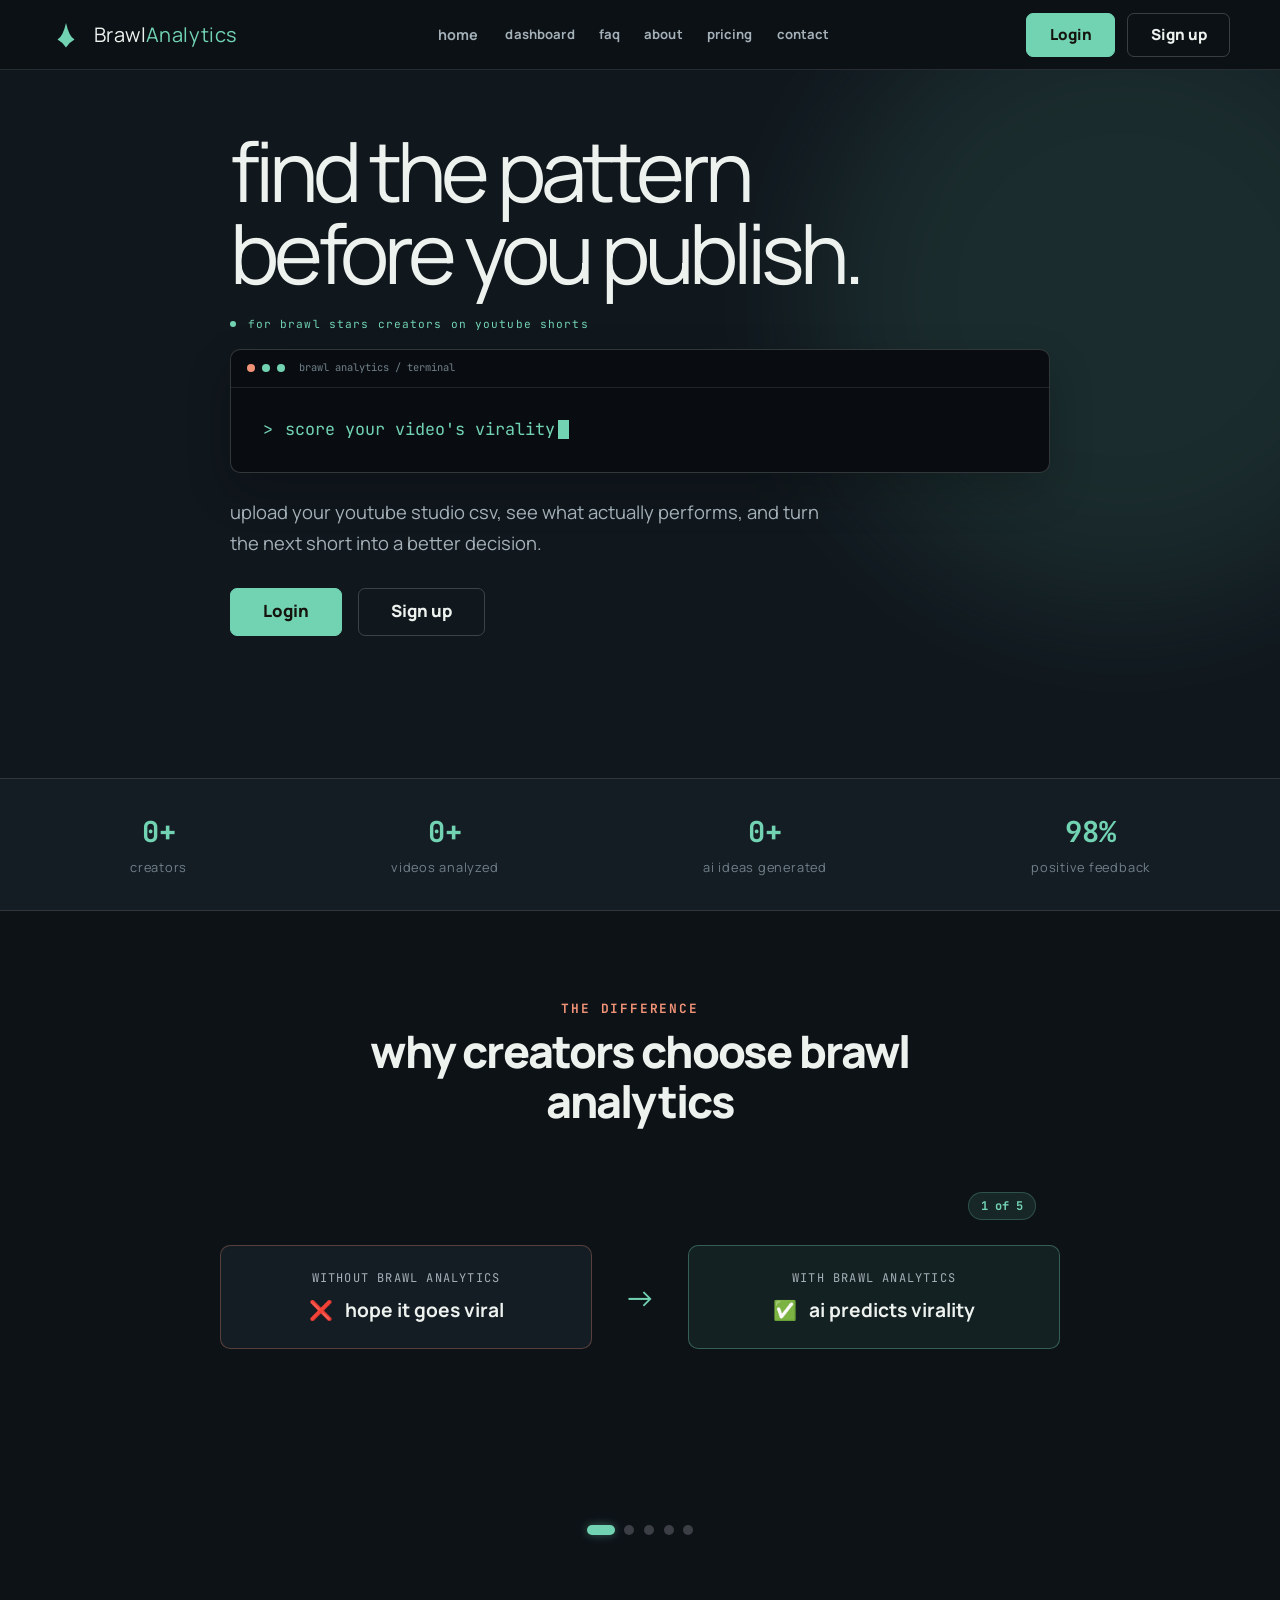
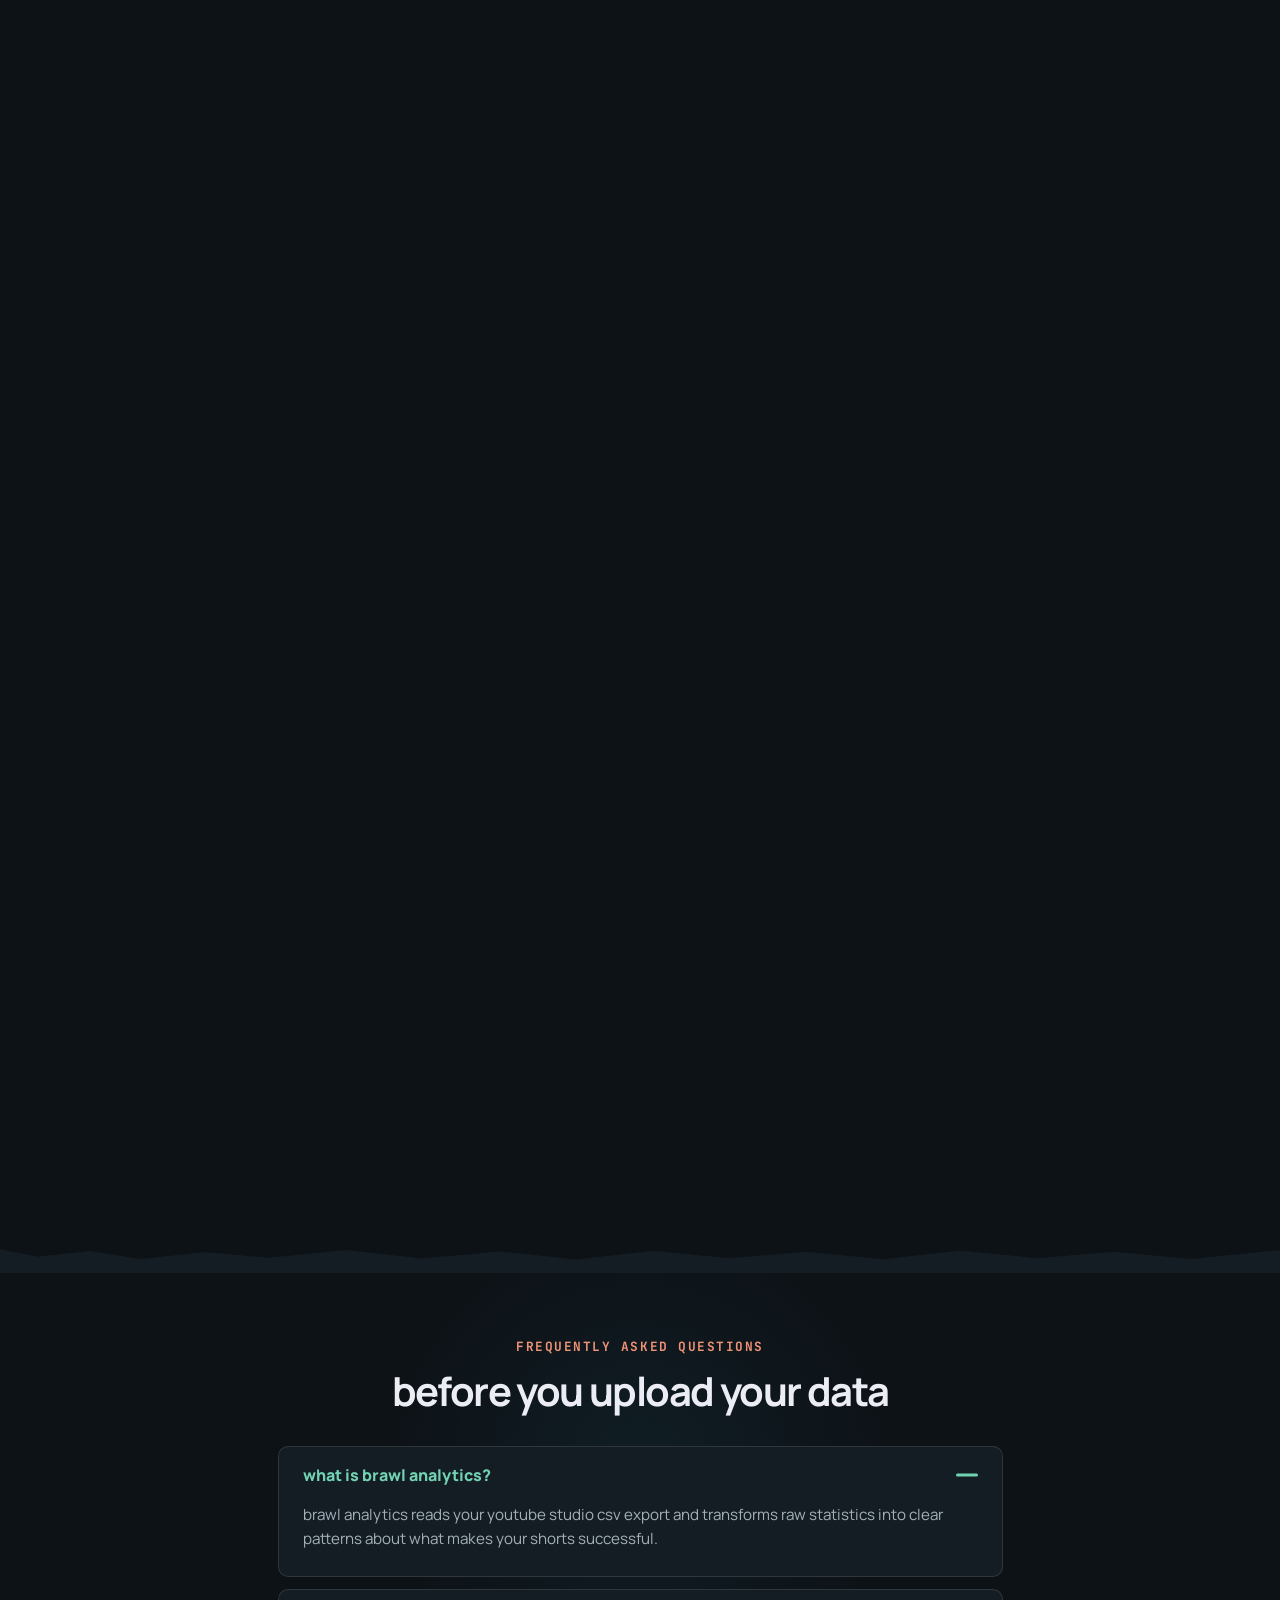
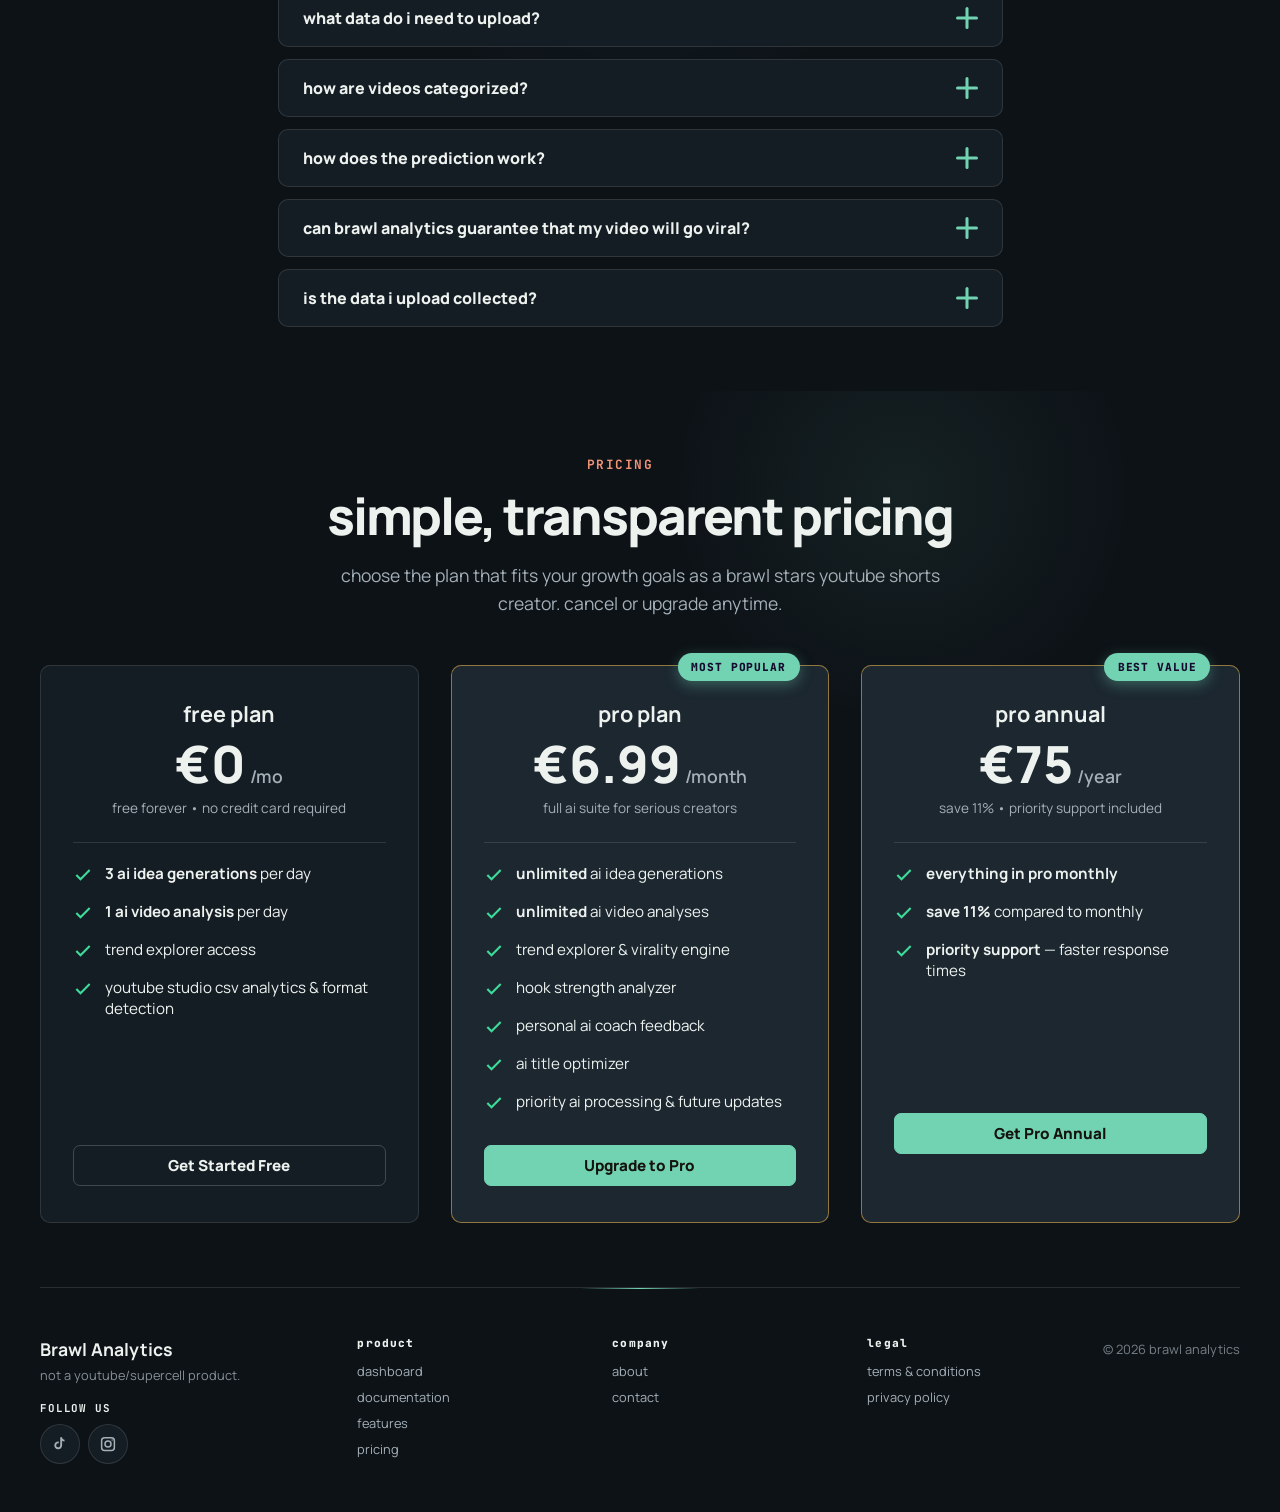
==== commit 283ec3be: "Security fix" ====
--- a/index.html
+++ b/index.html
@@ -6,7 +6,7 @@
     <title>Brawl Analytics — AI Virality Predictor for Brawl Stars YouTube Shorts</title>
     <meta name="description" content="Upload your YouTube Studio CSV and let AI predict which Brawl Stars Shorts will go viral, detect your best formats, analyze hooks, optimize titles, and generate new video ideas.">
     <link rel="canonical" href="https://brawl-analytics-official.vercel.app/">
-    <link rel="icon" href="assets/favicon.ico" type="image/x-icon">
+    <link rel="icon" href="assets/favicon.svg" type="image/svg+xml">
 
     <!-- Open Graph -->
     <meta property="og:type" content="website">
@@ -503,6 +503,6 @@
         <section id="analysis-screen" class="screen" hidden></section>
     </main>
     <div id="toast-container"></div>
-    <script type="module" src="js/js_app.js?v=20260825-profile-18"></script>
+    <script type="module" src="js/js_app.js?v=20260826-router-fix"></script>
 </body>
 </html>
--- a/css/css_landing.css
+++ b/css/css_landing.css
@@ -55,7 +55,7 @@
 
         radial-gradient(
             circle,
-            rgba(255,201,60,.18),
+            rgba(114,211,179,.18),
             transparent 65%
         );
 
@@ -380,7 +380,7 @@
 
     transform:translateY(-4px);
 
-    border-color:rgba(255,201,60,.3);
+    border-color:rgba(114,211,179,.3);
 
     box-shadow:var(--shadow-elevation);
 
@@ -485,7 +485,7 @@
     background:var(--color-background);
     background-image: linear-gradient(180deg, 
         transparent 0%, 
-        rgba(255,201,60,.03) 30%, 
+        rgba(114,211,179,.03) 30%, 
         rgba(61,220,255,.02) 70%, 
         transparent 100%
     );
@@ -585,8 +585,8 @@
     font-size:.75rem;
     font-weight:700;
     color:var(--color-primary);
-    background:rgba(255,201,60,.1);
-    border:1px solid rgba(255,201,60,.25);
+    background:rgba(114,211,179,.1);
+    border:1px solid rgba(114,211,179,.25);
     padding:.25rem .75rem;
     border-radius:999px;
 }
@@ -665,7 +665,7 @@
 .layout-417__dot.active{
     background:var(--color-primary);
     width:28px;
-    box-shadow:0 0 10px rgba(255,201,60,.4);
+    box-shadow:0 0 10px rgba(114,211,179,.4);
 }
 
 @media(max-width:768px){
@@ -787,7 +787,7 @@
     background:linear-gradient(
         90deg,
         transparent,
-        rgba(255,201,60,.3),
+        rgba(114,211,179,.3),
         transparent
     );
 
@@ -961,7 +961,7 @@
 
     background:radial-gradient(
         circle,
-        rgba(255,201,60,.08),
+        rgba(114,211,179,.08),
         transparent 65%
     );
 
@@ -1085,7 +1085,7 @@
 
     transform:translateY(-5px);
 
-    border-color:rgba(255,201,60,.35);
+    border-color:rgba(114,211,179,.35);
 
     box-shadow:var(--shadow-floating);
 
@@ -1127,7 +1127,7 @@
 
     text-transform:uppercase;
 
-    box-shadow:0 4px 14px rgba(255,201,60,.35);
+    box-shadow:0 4px 14px rgba(114,211,179,.35);
 
 }
 
--- a/css/css_cards.css
+++ b/css/css_cards.css
@@ -29,7 +29,7 @@
 
     transform:translateY(-4px);
 
-    border-color:rgba(255,201,60,.2);
+    border-color:rgba(114,211,179,.2);
 
     box-shadow:var(--shadow-elevation);
 
@@ -66,7 +66,7 @@
 
     transform:translateY(-2px);
 
-    border-color:rgba(255,201,60,.15);
+    border-color:rgba(114,211,179,.15);
 
     box-shadow: 
         var(--shadow-elevation),
@@ -147,7 +147,7 @@
 
     transform:translateY(-3px);
 
-    border-color:rgba(255,201,60,.2);
+    border-color:rgba(114,211,179,.2);
 
     box-shadow:var(--shadow-elevation);
 
@@ -265,7 +265,7 @@
 
 .badge-primary{
 
-    background:rgba(255,201,60,.15);
+    background:rgba(114,211,179,.15);
 
     color:var(--color-primary);
 
@@ -366,7 +366,7 @@
     linear-gradient(
         135deg,
         rgba(61,220,255,.12),
-        rgba(255,201,60,.08)
+        rgba(114,211,179,.08)
     );
 
     border:1px solid rgba(61,220,255,.3);
--- a/css/css_dashboard.css
+++ b/css/css_dashboard.css
@@ -167,7 +167,7 @@
 
     color:var(--color-background);
 
-    box-shadow:0 10px 22px rgba(255,201,60,.2);
+    box-shadow:0 10px 22px rgba(114,211,179,.2);
 
 }
 
@@ -319,8 +319,8 @@
 
     flex-wrap:wrap;
 
-    background: linear-gradient(135deg, rgba(255,201,60,.08), rgba(255,201,60,.02));
-    border: 1px solid rgba(255,201,60,.15);
+    background: linear-gradient(135deg, rgba(114,211,179,.08), rgba(114,211,179,.02));
+    border: 1px solid rgba(114,211,179,.15);
     border-radius: var(--radius-md);
     padding: var(--space-5);
     position: relative;
@@ -356,7 +356,7 @@
     line-height:1;
 
     color:var(--color-primary);
-    text-shadow: 0 0 30px rgba(255,201,60,.3);
+    text-shadow: 0 0 30px rgba(114,211,179,.3);
     position: relative;
     transition: 
         text-shadow var(--transition-smooth),
@@ -365,8 +365,8 @@
 
 .score-value:hover{
     text-shadow: 
-        0 0 20px rgba(255,201,60,.6),
-        0 0 40px rgba(255,201,60,.4);
+        0 0 20px rgba(114,211,179,.6),
+        0 0 40px rgba(114,211,179,.4);
     transform: scale(1.05);
 }
 
@@ -445,7 +445,7 @@
 
 .format-row:hover{
     transform: translateX(3px);
-    border-color: rgba(255,201,60,.3);
+    border-color: rgba(114,211,179,.3);
     box-shadow: 0 8px 24px rgba(0,0,0,.2);
 }
 
@@ -467,7 +467,7 @@
     background: linear-gradient(135deg, var(--color-primary), var(--color-primary-hover));
     color: var(--color-background);
     border-color: transparent;
-    box-shadow: 0 4px 14px rgba(255,201,60,.35);
+    box-shadow: 0 4px 14px rgba(114,211,179,.35);
 }
 
 .format-row-main{
@@ -491,9 +491,9 @@
     text-transform: uppercase;
     padding: .2rem .5rem;
     border-radius: 999px;
-    background: rgba(255,201,60,.15);
+    background: rgba(114,211,179,.15);
     color: var(--color-primary);
-    border: 1px solid rgba(255,201,60,.3);
+    border: 1px solid rgba(114,211,179,.3);
 }
 
 .format-row-bar{
@@ -615,7 +615,7 @@
     gap:.5rem;
     padding:.45rem .7rem;
     border-radius:999px;
-    background:rgba(255,201,60,.14);
+    background:rgba(114,211,179,.14);
     color:var(--color-primary);
 
 }
@@ -840,10 +840,10 @@
 
 .stat-card:hover{
     transform: translateY(-4px) scale(1.02);
-    border-color: rgba(255,201,60,.3);
+    border-color: rgba(114,211,179,.3);
     box-shadow: 
         0 16px 40px rgba(0,0,0,.3),
-        0 0 30px rgba(255,201,60,.15);
+        0 0 30px rgba(114,211,179,.15);
 }
 
 .stat-value{
@@ -892,15 +892,212 @@
     font-weight: 700;
     color: var(--color-text);
     margin-bottom: var(--space-3);
-}
-
-.blocked-content p{
-    color: var(--color-text-muted);
+}.blocked-content p{
+    color:var(--color-text-muted);
     font-size: 0.95rem;
     line-height: 1.6;
     max-width: 400px;
     margin: 0 auto;
 }
+
+.blocked-cta,
+.csv-empty-cta,
+.onboarding-link{
+    display:inline-flex;
+    align-items:center;
+    justify-content:center;
+    gap:.35rem;
+    margin-top:1.15rem;
+    padding:.7rem 1rem;
+    border:1px solid rgba(114,211,179,.35);
+    border-radius:999px;
+    background:rgba(114,211,179,.1);
+    color:var(--color-primary);
+    font:700 .8rem var(--font-body);
+    cursor:pointer;
+    transition:transform var(--transition-fast), background var(--transition-fast), border-color var(--transition-fast);
+}
+
+.blocked-cta:hover,
+.csv-empty-cta:hover,
+.onboarding-link:hover{
+    transform:translateY(-1px);
+    background:rgba(114,211,179,.18);
+    border-color:var(--color-primary);
+}
+
+.csv-empty-state{
+    min-height:300px;
+    display:flex;
+    flex-direction:column;
+    align-items:center;
+    justify-content:center;
+    text-align:center;
+    padding:2.5rem 1.5rem;
+    border:1px dashed rgba(114,211,179,.28);
+    border-radius:var(--radius-md);
+    background:linear-gradient(145deg,rgba(114,211,179,.06),rgba(255,255,255,.015));
+}
+
+.csv-empty-icon{
+    font-size:2.7rem;
+    line-height:1;
+    margin-bottom:.9rem;
+}
+
+.csv-empty-eyebrow,
+.onboarding-eyebrow{
+    color:var(--ui-mint);
+    font:700 .65rem var(--font-mono);
+    letter-spacing:.12em;
+}
+
+.csv-empty-state h3{
+    margin:.65rem 0 .55rem;
+    color:var(--color-text);
+    font-size:1.35rem;
+}
+
+.csv-empty-state p{
+    max-width:30rem;
+    color:var(--color-text-muted);
+    line-height:1.6;
+    margin:0;
+}
+
+.onboarding-checklist{
+    border:1px solid rgba(114,211,179,.25);
+    background:linear-gradient(145deg,rgba(114,211,179,.08),rgba(255,255,255,.025));
+}
+
+.onboarding-checklist-header{
+    display:flex;
+    align-items:flex-start;
+    justify-content:space-between;
+    gap:1rem;
+    margin-bottom:1.5rem;
+}
+
+.onboarding-checklist-header .panel-title{
+    margin-top:.45rem;
+}
+
+.onboarding-checklist-header .panel-subtitle{
+    max-width:650px;
+    margin-top:.55rem;
+    line-height:1.55;
+}
+
+.onboarding-dismiss{
+    flex:0 0 auto;
+    width:2rem;
+    height:2rem;
+    border:1px solid rgba(255,255,255,.14);
+    border-radius:50%;
+    background:transparent;
+    color:var(--color-text-muted);
+    font-size:1.35rem;
+    line-height:1;
+    cursor:pointer;
+}
+
+.onboarding-dismiss:hover{
+    color:var(--color-text);
+    border-color:var(--color-primary);
+}
+
+.onboarding-checklist-list{
+    list-style:none;
+    display:grid;
+    gap:.7rem;
+    margin:0;
+    padding:0;
+}
+
+.onboarding-checklist-list li{
+    display:grid;
+    grid-template-columns:2.3rem 1fr;
+    gap:.8rem;
+    align-items:start;
+    padding:1rem;
+    border:1px solid rgba(255,255,255,.08);
+    border-radius:12px;
+    background:rgba(0,0,0,.12);
+}
+
+.onboarding-step-number{
+    display:grid;
+    place-items:center;
+    width:2.3rem;
+    height:2.3rem;
+    border-radius:10px;
+    background:rgba(114,211,179,.13);
+    color:var(--color-primary);
+    font:700 .72rem var(--font-mono);
+}
+
+.onboarding-checklist-list strong{
+    display:block;
+    color:var(--color-text);
+    font-size:.95rem;
+}
+
+.onboarding-checklist-list p{
+    color:var(--color-text-muted);
+    font-size:.8rem;
+    line-height:1.5;
+    margin:.25rem 0 0;
+}
+
+.onboarding-link{
+    margin-top:.65rem;
+    padding:.45rem .7rem;
+    border:0;
+    background:transparent;
+    justify-content:flex-start;
+    color:var(--color-primary);
+}
+
+.onboarding-link:hover{
+    background:rgba(114,211,179,.1);
+}
+
+.onboarding-footnote{
+    color:var(--color-text-muted);
+    font-size:.78rem;
+    line-height:1.5;
+    margin:1.2rem 0 0;
+}
+
+.onboarding-footnote a{
+    color:var(--color-primary);
+    text-decoration:underline;
+    text-underline-offset:2px;
+}
+
+.onboarding-dismiss-note{
+    color:var(--color-text-muted);
+    font-size:.68rem;
+    margin:.8rem 0 0;
+    opacity:.8;
+}
+
+@media(max-width:650px){
+    .onboarding-checklist-header{
+        align-items:flex-start;
+    }
+
+    .onboarding-checklist-list li{
+        grid-template-columns:2rem 1fr;
+        padding:.85rem;
+    }
+
+    .onboarding-step-number{
+        width:2rem;
+        height:2rem;
+    }
+}
+
 
 
 /* ==========================================================
@@ -915,17 +1112,17 @@
 .va-intro h2{font-size:clamp(1.9rem,4vw,2.8rem);letter-spacing:-.06em;line-height:1.1;margin:.8rem 0}
 .va-intro p,.va-results-hero p{color:var(--color-text-muted);margin:0;font-size:.9rem}
 .va-card,.va-metric,.va-insight,.va-end-grid aside,.va-faq,.va-channel{border:1px solid rgba(255,255,255,.1);border-radius:1.2rem;background:linear-gradient(145deg,rgba(28,39,48,.9),rgba(13,18,23,.95));box-shadow:0 1.25rem 3.75rem rgba(0,0,0,.16)}
-.va-card{padding:2rem;background:rgba(21,29,36,.85);backdrop-filter:blur(16px);-webkit-backdrop-filter:blur(16px);border:1px solid rgba(255,201,60,.12)}.va-card h3{font-size:1.8rem;letter-spacing:-.05em;margin:.5rem 0 1.4rem}
-.va-dropzone{min-height:15rem;border-radius:1rem;border:1px dashed rgba(242,184,75,.48);background:radial-gradient(circle at 50% 20%,rgba(114,211,179,.16),transparent 48%);display:flex;flex-direction:column;align-items:center;justify-content:center;cursor:pointer;transition:.22s}
+.va-card{padding:2rem;background:rgba(21,29,36,.85);backdrop-filter:blur(16px);-webkit-backdrop-filter:blur(16px);border:1px solid rgba(114,211,179,.12)}.va-card h3{font-size:1.8rem;letter-spacing:-.05em;margin:.5rem 0 1.4rem}
+.va-dropzone{min-height:15rem;border-radius:1rem;border:1px dashed rgba(114,211,179,.48);background:radial-gradient(circle at 50% 20%,rgba(114,211,179,.16),transparent 48%);display:flex;flex-direction:column;align-items:center;justify-content:center;cursor:pointer;transition:.22s}
 .va-dropzone:hover,.va-dropzone.is-dragging{border-color:var(--ui-amber-soft);background:radial-gradient(circle at 50% 20%,rgba(114,211,179,.28),transparent 55%)}
 .va-dropzone input{position:absolute;opacity:0;pointer-events:none}.va-dropzone strong{font-size:1rem;margin-top:.75rem}.va-dropzone small,.va-upload-progress small{font-size:.75rem;color:var(--color-text-muted)}
-.va-upload-icon{display:grid;place-items:center;width:3.25rem;height:3.25rem;border-radius:1rem;background:var(--ui-surface-soft);border:1px solid rgba(242,184,75,.4);font-size:1.55rem;color:var(--ui-amber-soft)}.va-upload-progress{padding:1.1rem .25rem 0}.va-upload-progress>div{display:flex;justify-content:space-between;font-size:.75rem}.va-upload-progress p,.va-progress{margin:.65rem 0 .5rem;height:.38rem;border-radius:.5rem;background:#292a36;overflow:hidden}.va-upload-progress i,.va-progress i{display:block;width:0;height:100%;border-radius:inherit;background:linear-gradient(90deg,var(--ui-amber),var(--ui-mint));transition:width .4s ease}
-.va-wizard-card{max-width:47rem;margin:auto}.va-wizard-top,.va-results-hero,.va-section-title{display:flex;justify-content:space-between;gap:1.25rem;align-items:flex-start}.va-dots{display:flex;gap:.4rem}.va-dots i{width:.44rem;height:.44rem;border-radius:.5rem;background:#383943;transition:.2s}.va-dots i.active{width:1.4rem;background:var(--ui-amber)}.va-question{padding-top:3rem;min-height:17rem;animation:va-in .35s both}.va-question h3{font-size:clamp(1.65rem,4vw,2.4rem);margin:.4rem 0}.va-question>p{color:var(--color-text-muted);font-size:.82rem;margin-bottom:1.7rem}.va-options,.va-formats{display:grid;gap:.55rem}.va-formats{grid-template-columns:repeat(2,1fr)}.va-options button,.va-formats button{padding:.9rem 1rem;border:1px solid rgba(255,255,255,.1);background:#1b1c27;color:#e9e8ed;border-radius:.75rem;text-align:left;font:600 .82rem var(--font-body);transition:.2s}.va-options button span{float:right}.va-options button:hover,.va-formats button:hover,.va-formats button.selected{transform:translateX(3px);border-color:var(--ui-amber);background:var(--ui-surface-soft)}.va-question textarea{width:100%;min-height:9rem;resize:vertical;border-radius:.8rem;border:1px solid rgba(255,255,255,.1);background:#191a24;color:white;padding:1rem;font:.82rem var(--font-body);outline:0}.va-question textarea:focus{border-color:var(--ui-amber);box-shadow:0 0 0 3px rgba(242,184,75,.13)}.va-primary,.va-outline{margin-top:1rem;border:0;border-radius:.7rem;padding:.75rem 1rem;background:#f0eef6;color:#171520;font:800 .8rem var(--font-body);transition:transform var(--transition-smooth),box-shadow var(--transition-smooth),border-color var(--transition-smooth)}.va-primary span{color:var(--ui-amber);font-size:1rem}
-.va-primary:hover{transform:translateY(-2px);box-shadow:0 8px 20px rgba(242,184,75,.4),0 0 30px rgba(242,184,75,.2)}
+.va-upload-icon{display:grid;place-items:center;width:3.25rem;height:3.25rem;border-radius:1rem;background:var(--ui-surface-soft);border:1px solid rgba(114,211,179,.4);font-size:1.55rem;color:var(--ui-amber-soft)}.va-upload-progress{padding:1.1rem .25rem 0}.va-upload-progress>div{display:flex;justify-content:space-between;font-size:.75rem}.va-upload-progress p,.va-progress{margin:.65rem 0 .5rem;height:.38rem;border-radius:.5rem;background:#292a36;overflow:hidden}.va-upload-progress i,.va-progress i{display:block;width:0;height:100%;border-radius:inherit;background:linear-gradient(90deg,var(--ui-amber),var(--ui-mint));transition:width .4s ease}
+.va-wizard-card{max-width:47rem;margin:auto}.va-wizard-top,.va-results-hero,.va-section-title{display:flex;justify-content:space-between;gap:1.25rem;align-items:flex-start}.va-dots{display:flex;gap:.4rem}.va-dots i{width:.44rem;height:.44rem;border-radius:.5rem;background:#383943;transition:.2s}.va-dots i.active{width:1.4rem;background:var(--ui-amber)}.va-question{padding-top:3rem;min-height:17rem;animation:va-in .35s both}.va-question h3{font-size:clamp(1.65rem,4vw,2.4rem);margin:.4rem 0}.va-question>p{color:var(--color-text-muted);font-size:.82rem;margin-bottom:1.7rem}.va-options,.va-formats{display:grid;gap:.55rem}.va-formats{grid-template-columns:repeat(2,1fr)}.va-options button,.va-formats button{padding:.9rem 1rem;border:1px solid rgba(255,255,255,.1);background:#1b1c27;color:#e9e8ed;border-radius:.75rem;text-align:left;font:600 .82rem var(--font-body);transition:.2s}.va-options button span{float:right}.va-options button:hover,.va-formats button:hover,.va-formats button.selected{transform:translateX(3px);border-color:var(--ui-amber);background:var(--ui-surface-soft)}.va-question textarea{width:100%;min-height:9rem;resize:vertical;border-radius:.8rem;border:1px solid rgba(255,255,255,.1);background:#191a24;color:white;padding:1rem;font:.82rem var(--font-body);outline:0}.va-question textarea:focus{border-color:var(--ui-amber);box-shadow:0 0 0 3px rgba(114,211,179,.13)}.va-primary,.va-outline{margin-top:1rem;border:0;border-radius:.7rem;padding:.75rem 1rem;background:#f0eef6;color:#171520;font:800 .8rem var(--font-body);transition:transform var(--transition-smooth),box-shadow var(--transition-smooth),border-color var(--transition-smooth)}.va-primary span{color:var(--ui-amber);font-size:1rem}
+.va-primary:hover{transform:translateY(-2px);box-shadow:0 8px 20px rgba(114,211,179,.4),0 0 30px rgba(114,211,179,.2)}
 .va-outline:hover{transform:translateY(-2px);box-shadow:0 8px 20px rgba(255,255,255,.15),0 0 30px rgba(61,220,255,.1);border-color:rgba(61,220,255,.4)}
-.va-analysis{text-align:center;padding:1.75rem 1.25rem;max-width:39rem;margin:auto;background:rgba(13,18,23,.75);backdrop-filter:blur(20px);-webkit-backdrop-filter:blur(20px);border:1px solid rgba(255,201,60,.15);box-shadow:0 8px 32px rgba(0,0,0,.3),inset 0 1px 0 rgba(255,255,255,.1),0 0 40px rgba(255,201,60,.1);border-radius:1.2rem}.va-radar{width:5.5rem;height:5.5rem;border:1px solid rgba(242,184,75,.5);border-radius:50%;display:grid;place-items:center;margin:0 auto 1.45rem;position:relative;animation:va-pulse 2s infinite,radarGlow 3s ease-in-out infinite}.va-radar:before,.va-radar:after{content:"";position:absolute;inset:-.9rem;border:1px solid rgba(242,184,75,.2);border-radius:50%}.va-radar:after{inset:-1.75rem}.va-radar i{width:1.3rem;height:1.3rem;border-radius:50%;background:var(--ui-amber);box-shadow:0 0 1.6rem var(--ui-amber)}.va-analysis h3{font-size:2.2rem;letter-spacing:-.06em;margin:.6rem 0}.va-analysis>p,.va-analysis>small{color:var(--color-text-muted);font-size:.8rem}.va-loading{letter-spacing:3px;animation:va-dots 1.2s steps(4,end) infinite}.va-analysis-list{margin:2.2rem 0 1.4rem;text-align:left;display:grid;gap:.5rem}.va-analysis-list div{color:#777986;font-size:.82rem}.va-analysis-list div:before{content:'○';margin-right:.55rem}.va-analysis-list div.done{color:#dedde5}.va-analysis-list div.done:before{content:'✓';color:#7ee8b0}
-.va-results{animation:va-in .5s both}.va-results-hero{align-items:end;margin:0 0 1.8rem}.va-results-hero h3{font-size:clamp(2rem,4vw,3.1rem);line-height:1.08;letter-spacing:-.065em;margin:.55rem 0 .75rem}.va-results-hero em{font-style:normal;color:var(--ui-coral)}.va-outline{background:transparent;border:1px solid rgba(255,255,255,.22);color:#e9e8ed;white-space:nowrap}.va-score-grid{display:grid;grid-template-columns:1.15fr .85fr .9fr;gap:.8rem;margin-bottom:3.5rem}.va-metric{padding:1.35rem;min-height:12.8rem}.va-metric>strong{display:block;font-size:2.15rem;letter-spacing:-.06em;margin:1.7rem 0 .3rem}.va-score{background:linear-gradient(140deg,var(--ui-surface-raised),#181923 60%)}.va-score>strong{font-size:4.45rem;line-height:1}.va-score>strong small{font-size:.75rem;letter-spacing:0;color:#aaaab5}.va-score>i,.va-metric>i{display:block;font-style:normal;color:#7ee8b0;font-size:.7rem}.va-metric p{font-size:.69rem;color:var(--color-text-muted);margin:.85rem 0}.va-metric .va-progress{margin-top:1.25rem}.va-views strong b{color:#737480}.va-section-title{align-items:end;margin-bottom:1.1rem}.va-section-title h3{font-size:1.8rem;letter-spacing:-.05em;margin:.35rem 0 0}.va-section-title>p{color:var(--color-text-muted);font-size:.75rem;margin:0}.va-breakdown{display:grid;grid-template-columns:1fr 1fr;gap:.6rem;margin-bottom:3.4rem}.va-breakdown>div{border:1px solid rgba(255,255,255,.08);background:#171820;border-radius:.7rem;padding:.8rem}.va-breakdown p{display:flex;justify-content:space-between;font-size:.75rem;margin:0 0 .55rem}.va-breakdown strong{color:var(--ui-mint)}.va-insights{display:grid;grid-template-columns:1fr 1fr 1fr;gap:.8rem;margin-bottom:3.4rem}.va-insight{padding:1.2rem}.va-insight>span{display:grid;place-items:center;width:2.05rem;height:2.05rem;border-radius:.6rem;background:var(--ui-surface-soft);color:#7ee8b0;font-weight:800}.va-insight h4{font-size:1.25rem;letter-spacing:-.04em;margin:.8rem 0}.va-insight ul{list-style:none;padding:0;margin:0}.va-insight li,.va-insight p{color:#c4c4ce;font-size:.7rem;margin:0 0 .55rem}.va-insight li:before{content:'✓';color:#7ee8b0;margin-right:.45rem}.va-insight.weak>span{color:#ffc875}.va-insight.weak li:before{content:'•';color:#ffc875}.va-insight.critical{border-color:rgba(255,144,153,.34);background:linear-gradient(150deg,rgba(94,36,45,.35),#191920)}.va-insight.critical>span{color:#ff9099;background:#40222b}.va-suggestions{display:grid;grid-template-columns:.85fr 1.15fr;gap:2.2rem;border:1px solid rgba(242,184,75,.27);background:linear-gradient(120deg,var(--ui-surface-raised),var(--ui-surface) 55%);border-radius:1.2rem;padding:1.9rem;margin-bottom:1.65rem}.va-suggestions h3{font-size:1.7rem;letter-spacing:-.05em;margin:.4rem 0}.va-suggestions p{font-size:.75rem;color:var(--color-text-muted)}.va-suggestions ol{list-style:none;margin:0;padding:0}.va-suggestions li{font-size:.75rem;padding:.7rem 0;border-bottom:1px solid rgba(255,255,255,.09)}.va-suggestions li:last-child{border:0}.va-suggestions li b{font:.65rem var(--font-mono);color:var(--ui-amber-soft);margin-right:.75rem}.va-channel{display:grid;grid-template-columns:auto 1fr auto;gap:1.1rem;align-items:center;padding:1.4rem;margin-bottom:3.4rem}.va-channel-mark{display:grid;place-items:center;width:2.9rem;height:2.9rem;border-radius:.9rem;background:linear-gradient(135deg,var(--ui-amber-soft),var(--ui-mint));color:#161025;font-weight:800;font-size:1.5rem}.va-channel h3{font-size:1.65rem;letter-spacing:-.05em;margin:.3rem 0}.va-channel p{font-size:.75rem;color:var(--color-text-muted);margin:0;max-width:37rem}.va-channel>strong{font-size:1.5rem;letter-spacing:-.05em;text-align:right;color:#7ee8b0}.va-channel>strong small{display:block;font-size:.63rem;letter-spacing:0;color:var(--color-text-muted);font-weight:500}.va-end-grid{display:grid;grid-template-columns:.75fr 1.25fr;gap:.8rem}.va-end-grid aside{padding:1.4rem;background:linear-gradient(150deg,var(--ui-surface-raised),#1e1c29)}.va-end-grid aside h4{font-size:1.45rem;letter-spacing:-.05em;line-height:1.25;margin:1.1rem 0 1.5rem}.va-end-grid aside button{background:none;border:0;color:#e8e5f5;font:700 .75rem var(--font-body);padding:0}.va-faq{padding:1.4rem}.va-faq h3{font-size:1.65rem;letter-spacing:-.05em;margin:.4rem 0 1rem}.va-faq details{border-top:1px solid rgba(255,255,255,.09);padding:.75rem 0}.va-faq summary{list-style:none;cursor:pointer;font-size:.75rem;font-weight:700}.va-faq summary::-webkit-details-marker{display:none}.va-faq summary b{float:right;color:var(--ui-mint);font-size:1rem}.va-faq details[open] summary b{transform:rotate(45deg)}.va-faq details p{font-size:.69rem;color:var(--color-text-muted);margin:.55rem 1.4rem 0 0}
-@keyframes va-in{from{opacity:0;transform:translateY(.9rem)}to{opacity:1;transform:none}}@keyframes va-pulse{50%{transform:scale(.94);opacity:.75}}@keyframes va-dots{0%{width:0}100%{width:1.3rem}}@keyframes radarGlow{0%,100%{box-shadow:0 0 20px rgba(242,184,75,.4),0 0 40px rgba(242,184,75,.2)}50%{box-shadow:0 0 30px rgba(242,184,75,.6),0 0 60px rgba(242,184,75,.3)}}@media(max-width:760px){.video-analysis{padding-top:2rem}.va-card{padding:1.35rem}.va-wizard-top,.va-results-hero,.va-section-title{display:block}.va-dots,.va-results-hero .va-outline,.va-section-title>p{margin-top:.9rem}.va-score-grid,.va-insights,.va-suggestions,.va-end-grid{grid-template-columns:1fr}.va-breakdown{grid-template-columns:1fr}.va-formats{grid-template-columns:1fr}.va-channel{grid-template-columns:auto 1fr}.va-channel>strong{grid-column:2;text-align:left}.va-results-hero .va-outline{display:block}.va-analysis h3{font-size:1.9rem}.stat-card:hover{transform:translateY(-2px) scale(1.01)}.app-tab::after{display:none}.dashboard-section{opacity:1;transform:none}}
+.va-analysis{text-align:center;padding:1.75rem 1.25rem;max-width:39rem;margin:auto;background:rgba(13,18,23,.75);backdrop-filter:blur(20px);-webkit-backdrop-filter:blur(20px);border:1px solid rgba(114,211,179,.15);box-shadow:0 8px 32px rgba(0,0,0,.3),inset 0 1px 0 rgba(255,255,255,.1),0 0 40px rgba(114,211,179,.1);border-radius:1.2rem}.va-radar{width:5.5rem;height:5.5rem;border:1px solid rgba(114,211,179,.5);border-radius:50%;display:grid;place-items:center;margin:0 auto 1.45rem;position:relative;animation:va-pulse 2s infinite,radarGlow 3s ease-in-out infinite}.va-radar:before,.va-radar:after{content:"";position:absolute;inset:-.9rem;border:1px solid rgba(114,211,179,.2);border-radius:50%}.va-radar:after{inset:-1.75rem}.va-radar i{width:1.3rem;height:1.3rem;border-radius:50%;background:var(--ui-amber);box-shadow:0 0 1.6rem var(--ui-amber)}.va-analysis h3{font-size:2.2rem;letter-spacing:-.06em;margin:.6rem 0}.va-analysis>p,.va-analysis>small{color:var(--color-text-muted);font-size:.8rem}.va-loading{letter-spacing:3px;animation:va-dots 1.2s steps(4,end) infinite}.va-analysis-list{margin:2.2rem 0 1.4rem;text-align:left;display:grid;gap:.5rem}.va-analysis-list div{color:#777986;font-size:.82rem}.va-analysis-list div:before{content:'○';margin-right:.55rem}.va-analysis-list div.done{color:#dedde5}.va-analysis-list div.done:before{content:'✓';color:#7ee8b0}
+.va-results{animation:va-in .5s both}.va-results-hero{align-items:end;margin:0 0 1.8rem}.va-results-hero h3{font-size:clamp(2rem,4vw,3.1rem);line-height:1.08;letter-spacing:-.065em;margin:.55rem 0 .75rem}.va-results-hero em{font-style:normal;color:var(--ui-coral)}.va-outline{background:transparent;border:1px solid rgba(255,255,255,.22);color:#e9e8ed;white-space:nowrap}.va-score-grid{display:grid;grid-template-columns:1.15fr .85fr .9fr;gap:.8rem;margin-bottom:3.5rem}.va-metric{padding:1.35rem;min-height:12.8rem}.va-metric>strong{display:block;font-size:2.15rem;letter-spacing:-.06em;margin:1.7rem 0 .3rem}.va-score{background:linear-gradient(140deg,var(--ui-surface-raised),#181923 60%)}.va-score>strong{font-size:4.45rem;line-height:1}.va-score>strong small{font-size:.75rem;letter-spacing:0;color:#aaaab5}.va-score>i,.va-metric>i{display:block;font-style:normal;color:#7ee8b0;font-size:.7rem}.va-metric p{font-size:.69rem;color:var(--color-text-muted);margin:.85rem 0}.va-metric .va-progress{margin-top:1.25rem}.va-views strong b{color:#737480}.va-section-title{align-items:end;margin-bottom:1.1rem}.va-section-title h3{font-size:1.8rem;letter-spacing:-.05em;margin:.35rem 0 0}.va-section-title>p{color:var(--color-text-muted);font-size:.75rem;margin:0}.va-breakdown{display:grid;grid-template-columns:1fr 1fr;gap:.6rem;margin-bottom:3.4rem}.va-breakdown>div{border:1px solid rgba(255,255,255,.08);background:#171820;border-radius:.7rem;padding:.8rem}.va-breakdown p{display:flex;justify-content:space-between;font-size:.75rem;margin:0 0 .55rem}.va-breakdown strong{color:var(--ui-mint)}.va-insights{display:grid;grid-template-columns:1fr 1fr 1fr;gap:.8rem;margin-bottom:3.4rem}.va-insight{padding:1.2rem}.va-insight>span{display:grid;place-items:center;width:2.05rem;height:2.05rem;border-radius:.6rem;background:var(--ui-surface-soft);color:#7ee8b0;font-weight:800}.va-insight h4{font-size:1.25rem;letter-spacing:-.04em;margin:.8rem 0}.va-insight ul{list-style:none;padding:0;margin:0}.va-insight li,.va-insight p{color:#c4c4ce;font-size:.7rem;margin:0 0 .55rem}.va-insight li:before{content:'✓';color:#7ee8b0;margin-right:.45rem}.va-insight.weak>span{color:#72d3b3}.va-insight.weak li:before{content:'•';color:#72d3b3}.va-insight.critical{border-color:rgba(255,144,153,.34);background:linear-gradient(150deg,rgba(94,36,45,.35),#191920)}.va-insight.critical>span{color:#ff9099;background:#40222b}.va-suggestions{display:grid;grid-template-columns:.85fr 1.15fr;gap:2.2rem;border:1px solid rgba(114,211,179,.27);background:linear-gradient(120deg,var(--ui-surface-raised),var(--ui-surface) 55%);border-radius:1.2rem;padding:1.9rem;margin-bottom:1.65rem}.va-suggestions h3{font-size:1.7rem;letter-spacing:-.05em;margin:.4rem 0}.va-suggestions p{font-size:.75rem;color:var(--color-text-muted)}.va-suggestions ol{list-style:none;margin:0;padding:0}.va-suggestions li{font-size:.75rem;padding:.7rem 0;border-bottom:1px solid rgba(255,255,255,.09)}.va-suggestions li:last-child{border:0}.va-suggestions li b{font:.65rem var(--font-mono);color:var(--ui-amber-soft);margin-right:.75rem}.va-channel{display:grid;grid-template-columns:auto 1fr auto;gap:1.1rem;align-items:center;padding:1.4rem;margin-bottom:3.4rem}.va-channel-mark{display:grid;place-items:center;width:2.9rem;height:2.9rem;border-radius:.9rem;background:linear-gradient(135deg,var(--ui-amber-soft),var(--ui-mint));color:#161025;font-weight:800;font-size:1.5rem}.va-channel h3{font-size:1.65rem;letter-spacing:-.05em;margin:.3rem 0}.va-channel p{font-size:.75rem;color:var(--color-text-muted);margin:0;max-width:37rem}.va-channel>strong{font-size:1.5rem;letter-spacing:-.05em;text-align:right;color:#7ee8b0}.va-channel>strong small{display:block;font-size:.63rem;letter-spacing:0;color:var(--color-text-muted);font-weight:500}.va-end-grid{display:grid;grid-template-columns:.75fr 1.25fr;gap:.8rem}.va-end-grid aside{padding:1.4rem;background:linear-gradient(150deg,var(--ui-surface-raised),#1e1c29)}.va-end-grid aside h4{font-size:1.45rem;letter-spacing:-.05em;line-height:1.25;margin:1.1rem 0 1.5rem}.va-end-grid aside button{background:none;border:0;color:#e8e5f5;font:700 .75rem var(--font-body);padding:0}.va-faq{padding:1.4rem}.va-faq h3{font-size:1.65rem;letter-spacing:-.05em;margin:.4rem 0 1rem}.va-faq details{border-top:1px solid rgba(255,255,255,.09);padding:.75rem 0}.va-faq summary{list-style:none;cursor:pointer;font-size:.75rem;font-weight:700}.va-faq summary::-webkit-details-marker{display:none}.va-faq summary b{float:right;color:var(--ui-mint);font-size:1rem}.va-faq details[open] summary b{transform:rotate(45deg)}.va-faq details p{font-size:.69rem;color:var(--color-text-muted);margin:.55rem 1.4rem 0 0}
+@keyframes va-in{from{opacity:0;transform:translateY(.9rem)}to{opacity:1;transform:none}}@keyframes va-pulse{50%{transform:scale(.94);opacity:.75}}@keyframes va-dots{0%{width:0}100%{width:1.3rem}}@keyframes radarGlow{0%,100%{box-shadow:0 0 20px rgba(114,211,179,.4),0 0 40px rgba(114,211,179,.2)}50%{box-shadow:0 0 30px rgba(114,211,179,.6),0 0 60px rgba(114,211,179,.3)}}@media(max-width:760px){.video-analysis{padding-top:2rem}.va-card{padding:1.35rem}.va-wizard-top,.va-results-hero,.va-section-title{display:block}.va-dots,.va-results-hero .va-outline,.va-section-title>p{margin-top:.9rem}.va-score-grid,.va-insights,.va-suggestions,.va-end-grid{grid-template-columns:1fr}.va-breakdown{grid-template-columns:1fr}.va-formats{grid-template-columns:1fr}.va-channel{grid-template-columns:auto 1fr}.va-channel>strong{grid-column:2;text-align:left}.va-results-hero .va-outline{display:block}.va-analysis h3{font-size:1.9rem}.stat-card:hover{transform:translateY(-2px) scale(1.01)}.app-tab::after{display:none}.dashboard-section{opacity:1;transform:none}}
 
 /* ==========================================================
    SEARCH BOX (Formats section)
@@ -1003,7 +1200,7 @@
         background var(--transition-smooth),
         box-shadow var(--transition-smooth);
     appearance:none;
-    background-image:url("data:image/svg+xml,%3Csvg xmlns='http://www.w3.org/2000/svg' width='12' height='12' viewBox='0 0 12 12'%3E%3Cpath fill='%23f2b84b' d='M6 8L1 3h10z'/%3E%3C/svg%3E");
+    background-image:url("data:image/svg+xml,%3Csvg xmlns='http://www.w3.org/2000/svg' width='12' height='12' viewBox='0 0 12 12'%3E%3Cpath fill='%2372d3b3' d='M6 8L1 3h10z'/%3E%3C/svg%3E");
     background-repeat:no-repeat;
     background-position:calc(100% - 10px) center;
     padding-right:28px;
@@ -1011,7 +1208,7 @@
 
 .format-filter-select:hover,
 .creativity-select:hover{
-    border-color:rgba(255,201,60,.4);
+    border-color:rgba(114,211,179,.4);
     background:var(--color-background);
 }
 
@@ -1019,7 +1216,7 @@
 .creativity-select:focus{
     outline:none;
     border-color:var(--color-primary);
-    box-shadow:0 0 0 3px rgba(255,201,60,.15);
+    box-shadow:0 0 0 3px rgba(114,211,179,.15);
 }
 
 .creativity-control{
@@ -1058,7 +1255,7 @@
 .format-name-input:focus,
 .format-description-input:focus{
     border-color:var(--color-primary);
-    box-shadow:0 0 0 3px rgba(255,201,60,.2);
+    box-shadow:0 0 0 3px rgba(114,211,179,.2);
 }
 
 .format-name-input::placeholder,
@@ -1198,37 +1395,37 @@
 
     transform:translateY(-5px) scale(1.01);
 
-    border-color:rgba(255,201,60,.4);
+    border-color:rgba(114,211,179,.4);
 
     box-shadow:
         0 15px 35px rgba(0,0,0,.25),
-        0 0 0 1px rgba(255,201,60,.1),
+        0 0 0 1px rgba(114,211,179,.1),
         inset 0 1px 0 rgba(255,255,255,.1);
 
 }
 
 .format-card.best-performer{
 
-    border-color:rgba(255,201,60,.55);
+    border-color:rgba(114,211,179,.55);
 
     background:
         linear-gradient(
             135deg,
-            rgba(255,201,60,.12),
-            rgba(255,201,60,.05) 50%,
+            rgba(114,211,179,.12),
+            rgba(114,211,179,.05) 50%,
             rgba(255,255,255,.02)
         );
 
     box-shadow:
-        0 8px 25px rgba(255,201,60,.15),
-        inset 0 1px 0 rgba(255,201,60,.2);
+        0 8px 25px rgba(114,211,179,.15),
+        inset 0 1px 0 rgba(114,211,179,.2);
 
 }
 
 .format-card.best-performer:hover {
     box-shadow:
-        0 18px 40px rgba(255,201,60,.25),
-        0 0 0 1px rgba(255,201,60,.2),
+        0 18px 40px rgba(114,211,179,.25),
+        0 0 0 1px rgba(114,211,179,.2),
         inset 0 1px 0 rgba(255,255,255,.15);
 
 }
@@ -1254,8 +1451,8 @@
 }
 
 .format-icon.yellow{
-    background: linear-gradient(135deg, rgba(255,201,60,.18), rgba(255,201,60,.10));
-    border: 1px solid rgba(255,201,60,.25);
+    background: linear-gradient(135deg, rgba(114,211,179,.18), rgba(114,211,179,.10));
+    border: 1px solid rgba(114,211,179,.25);
 }
 
 .format-icon.blue{
@@ -1395,7 +1592,7 @@
 
     border-radius:999px;
 
-    background: linear-gradient(135deg, rgba(255,201,60,.20), rgba(255,201,60,.10));
+    background: linear-gradient(135deg, rgba(114,211,179,.20), rgba(114,211,179,.10));
     color:#FFD76D;
 
     font-size:.72rem;
@@ -1403,8 +1600,8 @@
     font-weight:700;
     letter-spacing: 0.03em;
     text-transform: uppercase;
-    border: 1px solid rgba(255,201,60,.25);
-    box-shadow: 0 2px 8px rgba(255,201,60,.15);
+    border: 1px solid rgba(114,211,179,.25);
+    box-shadow: 0 2px 8px rgba(114,211,179,.15);
 
 }
 
@@ -1439,14 +1636,14 @@
 
 .format-action-btn:hover{
 
-    background:rgba(255,201,60,.15);
-
-    border-color:rgba(255,201,60,.4);
+    background:rgba(114,211,179,.15);
+
+    border-color:rgba(114,211,179,.4);
 
     color:white;
 
     transform: translateY(-2px);
-    box-shadow: 0 4px 12px rgba(255,201,60,.2);
+    box-shadow: 0 4px 12px rgba(114,211,179,.2);
 
 }
 
@@ -1589,14 +1786,14 @@
 ========================================================== */
 
 .trends-list{display:flex;flex-direction:column;gap:.7rem}
-.trend-card{display:flex;align-items:center;gap:1rem;padding:1rem 1.25rem;background:linear-gradient(135deg,rgba(255,201,60,.08),rgba(255,255,255,.02));border:1px solid rgba(255,255,255,.08);border-radius:var(--radius-md);transition:.2s}
-.trend-card:hover{border-color:rgba(255,201,60,.35);transform:translateX(4px)}
+.trend-card{display:flex;align-items:center;gap:1rem;padding:1rem 1.25rem;background:linear-gradient(135deg,rgba(114,211,179,.08),rgba(255,255,255,.02));border:1px solid rgba(255,255,255,.08);border-radius:var(--radius-md);transition:.2s}
+.trend-card:hover{border-color:rgba(114,211,179,.35);transform:translateX(4px)}
 .trend-rank{font-family:var(--font-mono);color:var(--color-primary);font-weight:700;min-width:2.2rem}
 .trend-query{flex:1;font-weight:600;color:var(--color-text);text-transform:capitalize}
 .trend-fire{font-size:1.1rem}
 .trends-loading,.trends-empty{padding:2rem;text-align:center;color:var(--color-text-muted)}
-.trend-card{display:flex;align-items:center;gap:1rem;padding:1.1rem 1.4rem;background:linear-gradient(135deg,rgba(255,201,60,.08),rgba(255,255,255,.02));border:1px solid rgba(255,255,255,.08);border-radius:var(--radius-md);transition:.2s;word-break:break-word}
-.trend-card:hover{border-color:rgba(255,201,60,.35);background:linear-gradient(135deg,rgba(255,201,60,.12),rgba(255,255,255,.04))}
+.trend-card{display:flex;align-items:center;gap:1rem;padding:1.1rem 1.4rem;background:linear-gradient(135deg,rgba(114,211,179,.08),rgba(255,255,255,.02));border:1px solid rgba(255,255,255,.08);border-radius:var(--radius-md);transition:.2s;word-break:break-word}
+.trend-card:hover{border-color:rgba(114,211,179,.35);background:linear-gradient(135deg,rgba(114,211,179,.12),rgba(255,255,255,.04))}
 .trend-rank{font-family:var(--font-mono);color:var(--color-primary);font-weight:700;min-width:2.5rem;flex-shrink:0}
 .trend-query{flex:1;font-weight:500;color:var(--color-text);font-size:.95rem;line-height:1.5}
 .trend-fire{font-size:1.2rem;flex-shrink:0}
@@ -1636,9 +1833,9 @@
 }
 
 .trends-tab.active{
-    background:linear-gradient(135deg,rgba(255,201,60,.15),rgba(255,201,60,.05));
+    background:linear-gradient(135deg,rgba(114,211,179,.15),rgba(114,211,179,.05));
     color:var(--color-primary);
-    border:1px solid rgba(255,201,60,.25);
+    border:1px solid rgba(114,211,179,.25);
 }
 
 .trends-tab-content{
@@ -1794,7 +1991,7 @@
 }
 
 .creator-trend-card:hover{
-    border-color:rgba(255,201,60,.3);
+    border-color:rgba(114,211,179,.3);
     transform:translateY(-2px);
     box-shadow:var(--shadow-elevation-hover);
 }
@@ -1841,9 +2038,9 @@
 }
 
 .trend-status.trending{
-    background:rgba(255,201,60,.15);
+    background:rgba(114,211,179,.15);
     color:var(--color-primary);
-    border:1px solid rgba(255,201,60,.3);
+    border:1px solid rgba(114,211,179,.3);
 }
 
 .trend-status.declining{
@@ -1979,7 +2176,7 @@
     font-size:.8rem;
     color:var(--color-primary);
     font-weight:700;
-    background:rgba(255,201,60,.1);
+    background:rgba(114,211,179,.1);
     padding:2px 6px;
     border-radius:var(--radius-round);
 }
@@ -2350,7 +2547,7 @@
 }
 
 .improved-btn-confirm {
-    background: linear-gradient(135deg, #FFC93C 0%, #FFA500 100%);
+    background: linear-gradient(135deg, #72d3b3 0%, #3fae8f 100%);
     border: none;
     color: #1a1b26;
     padding: 0.75rem 1.5rem;
@@ -2359,7 +2556,7 @@
     font-weight: 600;
     cursor: pointer;
     transition: all 0.2s ease;
-    box-shadow: 0 4px 15px rgba(255, 201, 60, 0.3);
+    box-shadow: 0 4px 15px rgba(114, 211, 179, 0.3);
 }
 
 .improved-btn-confirm:hover {
@@ -2688,8 +2885,8 @@
     height: 46px;
     font-size: 1.4rem;
     border-radius: var(--radius-md);
-    background: linear-gradient(145deg, rgba(255,201,60,.16), rgba(255,201,60,.05));
-    border: 1px solid rgba(255,201,60,.25);
+    background: linear-gradient(145deg, rgba(114,211,179,.16), rgba(114,211,179,.05));
+    border: 1px solid rgba(114,211,179,.25);
 }
 
 .format-badge {
@@ -2933,7 +3130,7 @@
 }.hook-mode-tab.active{
     background:linear-gradient(135deg, var(--color-primary), var(--color-primary-hover));
     color:var(--color-background);
-    box-shadow:0 6px 16px rgba(255,201,60,.2);
+    box-shadow:0 6px 16px rgba(114,211,179,.2);
 }
 
 /* Design refresh: dashboard and video-analysis palette */
@@ -2959,7 +3156,7 @@
 }
 
 .app-screen .video-analysis .va-dropzone {
-    border-color: rgba(242,184,75,.48);
+    border-color: rgba(114,211,179,.48);
     background: rgba(114,211,179,.06);
 }
 
@@ -2971,7 +3168,7 @@
 
 .app-screen .video-analysis .va-upload-icon {
     background: var(--ui-surface-raised);
-    border-color: rgba(242,184,75,.42);
+    border-color: rgba(114,211,179,.42);
     color: var(--ui-amber);
 }
 
@@ -3002,7 +3199,7 @@
 
 .app-screen .video-analysis .va-question textarea:focus {
     border-color: var(--ui-amber);
-    box-shadow: 0 0 0 3px rgba(242,184,75,.14);
+    box-shadow: 0 0 0 3px rgba(114,211,179,.14);
 }
 
 .app-screen .video-analysis .va-primary span,
@@ -3013,7 +3210,7 @@
 }
 
 .app-screen .video-analysis .va-radar {
-    border-color: rgba(242,184,75,.5);
+    border-color: rgba(114,211,179,.5);
 }
 
 .app-screen .video-analysis .va-radar::before,
@@ -3023,7 +3220,7 @@
 
 .app-screen .video-analysis .va-radar i {
     background: var(--ui-amber);
-    box-shadow: 0 0 25px rgba(242,184,75,.5);
+    box-shadow: 0 0 25px rgba(114,211,179,.5);
 }
 
 .app-screen .video-analysis .va-score {
@@ -3046,7 +3243,7 @@
 
 .app-screen .video-analysis .va-suggestions {
     background: var(--ui-surface-raised);
-    border-color: rgba(242,184,75,.28);
+    border-color: rgba(114,211,179,.28);
 }
 
 .app-screen .video-analysis .va-channel-mark {
@@ -3070,7 +3267,7 @@
 .app-screen .format-filter-select:focus,
 .app-screen .creativity-select:focus {
     border-color: var(--ui-amber);
-    box-shadow: 0 0 0 3px rgba(242,184,75,.14);
+    box-shadow: 0 0 0 3px rgba(114,211,179,.14);
 }
 
 @media(max-width:650px){
--- a/css/css_subscription.css
+++ b/css/css_subscription.css
@@ -10,7 +10,7 @@
     align-items:center;
     padding:.25rem .7rem;
     border-radius:var(--radius-round);
-    background:rgba(255,201,60,.14);
+    background:rgba(114,211,179,.14);
     color:var(--color-primary);
     font-family:var(--font-mono);
     font-size:.78rem;
@@ -36,8 +36,8 @@
 
 .plan-col-pro{
 
-    border-color:rgba(255,201,60,.4);
-    background:rgba(255,201,60,.06);
+    border-color:rgba(114,211,179,.4);
+    background:rgba(114,211,179,.06);
 
 }
 
@@ -80,7 +80,7 @@
 .upgrade-subtitle{color:var(--color-text-muted);font-size:.9rem}
 .pricing-grid{display:grid;grid-template-columns:repeat(3,1fr);gap:1.25rem;margin-bottom:1.75rem}
 .pricing-card{position:relative;display:flex;flex-direction:column;gap:.7rem;padding:1.4rem 1.2rem 1.2rem;border-radius:var(--radius-md);background:var(--color-surface-light);border:1px solid var(--color-border)}
-.pricing-card-pro{border-color:rgba(255,201,60,.5);background:linear-gradient(160deg,rgba(255,201,60,.1),rgba(255,255,255,.02));box-shadow:0 12px 30px rgba(255,201,60,.12)}
+.pricing-card-pro{border-color:rgba(114,211,179,.5);background:linear-gradient(160deg,rgba(114,211,179,.1),rgba(255,255,255,.02));box-shadow:0 12px 30px rgba(114,211,179,.12)}
 .pricing-label{position:absolute;top:-12px;left:50%;transform:translateX(-50%);padding:.2rem .7rem;border-radius:var(--radius-round);background:var(--color-surface);border:1px solid var(--color-border);font-size:.65rem;font-weight:800;color:var(--color-text-muted);white-space:nowrap}
 .pricing-label-pro{background:var(--color-primary);border-color:var(--color-primary);color:var(--color-background)}
 .pricing-plan-name{font-family:var(--font-display);font-size:1rem;text-align:center;margin-top:.4rem}
--- a/css/css_auth.css
+++ b/css/css_auth.css
@@ -17,7 +17,7 @@
 .auth-checkbox input{width:18px;height:18px;flex-shrink:0;margin-top:.1rem;accent-color:var(--ui-mint)}
 .auth-checkbox a{color:var(--ui-mint);font-weight:800}
 .auth-submit-btn{width:100%;margin-top:1.5rem;padding:.95rem;border-radius:var(--ui-radius-sm);border:1px solid var(--ui-amber);background:var(--ui-amber);color:#15130d;font-weight:800;font-size:.95rem;box-shadow:none;transition:transform var(--transition-fast),box-shadow var(--transition-fast),background var(--transition-fast)}
-.auth-submit-btn:hover{transform:translateY(-2px);background:var(--ui-amber-soft);box-shadow:0 8px 20px rgba(242,184,75,.2)}
+.auth-submit-btn:hover{transform:translateY(-2px);background:var(--ui-amber-soft);box-shadow:0 8px 20px rgba(114,211,179,.2)}
 .auth-submit-btn:disabled{opacity:.6;cursor:not-allowed;transform:none}
 .auth-error,.auth-success{border-radius:10px;padding:.7rem 1rem;font-size:.85rem;margin-bottom:1rem}
 .auth-error{background:rgba(255,84,112,.12);color:var(--color-danger);border:1px solid rgba(255,84,112,.25)}
@@ -47,7 +47,7 @@
 
 /* ---------- Buttons lift ---------- */
 .auth-submit-btn{transition:transform .18s cubic-bezier(.22,.61,.36,1),box-shadow .18s ease,filter .18s ease}
-.auth-submit-btn:hover:not(:disabled){transform:translateY(-2px);background:var(--ui-amber-soft);box-shadow:0 8px 20px rgba(242,184,75,.2)}
+.auth-submit-btn:hover:not(:disabled){transform:translateY(-2px);background:var(--ui-amber-soft);box-shadow:0 8px 20px rgba(114,211,179,.2)}
 .auth-submit-btn:active:not(:disabled){transform:translateY(0) scale(.98)}
 
 .auth-switch-link,#auth-switch-link{transition:color .18s ease}
@@ -151,6 +151,7 @@
     letter-spacing: .14em;
     text-transform: lowercase;
     color: rgba(237,242,239,.94);
+    margin-bottom: 1.5rem;
 }
 .auth-curtain-brand i {
     width: 7px;
@@ -200,7 +201,7 @@
     height: 6px;
     border-radius: 50%;
     background: var(--ui-amber);
-    box-shadow: 0 0 8px rgba(242,184,75,.7);
+    box-shadow: 0 0 8px rgba(114,211,179,.7);
     animation: authBlip 3.4s ease-in-out infinite;
 }
 .auth-radar-blip--1 { top: 24%; left: 60%; }
@@ -291,8 +292,9 @@
     min-height: 300px;
 }
 
-#auth-modal-overlay .auth-login-form {
-    justify-content: center;
+#auth-modal-overlay .auth-login-form,
+#auth-modal-overlay #auth-signup-panel {
+    justify-content: flex-start;
 }
 
 #auth-modal-overlay .auth-content {
@@ -310,57 +312,70 @@
 @media (max-width: 680px) {
     #auth-modal-overlay .auth-modal {
         width: min(94vw, 430px);
-        min-height: 680px;
-    }
+        height: min(560px, 92dvh);
+        min-height: 0;
+        max-height: none;
+        display: flex;
+        flex-direction: column;
+    }
+    /* Form full-width sotto la barra verde */
     #auth-modal-overlay .auth-content,
     #auth-modal-overlay .auth-modal.is-signup .auth-content {
-        position: absolute;
-        inset: 0 auto 0 0;
-        width: 68%;
-        min-height: 680px;
+        position: static;
+        order: 2;
+        flex: 1 1 auto;
+        width: 100%;
+        min-height: 0;
         margin: 0;
-        padding: 4.5rem 1.2rem 2rem;
+        padding: 1.35rem 1.25rem 2rem;
         transform: none;
-    }
-    #auth-modal-overlay .auth-modal.is-signup .auth-content {
-        left: auto;
-        right: 0;
-    }
+        overflow-y: auto;
+    }
+    /* Barra verde orizzontale in alto: brand / radar / socials */
     #auth-modal-overlay .auth-curtain {
-        inset: .75rem .75rem .75rem auto;
-        width: 29%;
-        height: auto;
-        align-items: flex-start;
-        padding: .9rem;
+        position: relative;
+        order: 1;
+        inset: 0;
+        width: 100%;
+        height: 84px;
+        flex-shrink: 0;
+        flex-direction: row;
+        justify-content: flex-start;
+        align-items: center;
+        gap: .8rem;
+        padding: .7rem 1rem;
+        border-radius: 0;
         transform: none !important;
+        box-shadow: none;
     }
     #auth-modal-overlay .auth-modal.is-signup .auth-curtain,
-    #auth-modal-overlay .auth-modal.curtain-to-left .auth-curtain {
-        left: .75rem;
-        right: auto;
+    #auth-modal-overlay .auth-modal.curtain-to-left .auth-curtain,
+    #auth-modal-overlay .auth-modal.curtain-to-right .auth-curtain {
         transform: none !important;
     }
     #auth-modal-overlay .auth-curtain-brand {
-        gap: .35rem;
-        font-size: .56rem;
-        letter-spacing: .1em;
+        gap: .4rem;
+        font-size: .6rem;
+        letter-spacing: .12em;
+        margin-bottom: 0;
     }
     #auth-modal-overlay .auth-curtain-brand i { width: 6px; height: 6px; }
     #auth-modal-overlay .auth-curtain-radar {
-        width: 76px;
-        height: 76px;
+        width: 46px;
+        height: 46px;
+        margin: 0;
+        flex-shrink: 0;
     }
     #auth-modal-overlay .auth-radar-blip--1 { top: 22%; left: 58%; }
-    #auth-modal-overlay .auth-curtain-socials {
-        gap: .3rem;
-    }
-    #auth-modal-overlay .auth-curtain-socials a {
-        width: 26px;
-        height: 26px;
-    }
-    #auth-modal-overlay .auth-curtain-socials svg { width: 12px; height: 12px; }
-    #auth-modal-overlay .auth-curtain-caption { display: none; }
-    #auth-modal-overlay .auth-panels { min-height: 300px; }
+    #auth-modal-overlay .auth-curtain-foot {
+        display: none;
+    }
+    #auth-modal-overlay .auth-panels { min-height: 260px; }
+    #auth-modal-overlay .auth-close {
+        top: .8rem;
+        right: .8rem;
+        z-index: 8;
+    }
 }
 
 @media (prefers-reduced-motion: reduce) {
--- a/css/css_video_analysis.css
+++ b/css/css_video_analysis.css
@@ -1,8 +1,9 @@
 /* Scoped premium experience added to the original dashboard. */
+/* Mint-led print palette for the downloadable report is generated in js_video_analysis.js. */
 .video-analysis{margin:34px clamp(.75rem,3vw,2rem) 2rem;padding:48px clamp(.75rem,3vw,2rem) 4px;border:1px solid rgba(255,255,255,.09);border-radius:var(--ui-radius);color:#f6f5f2;font-family:Manrope,Arial,sans-serif}.video-analysis[hidden]{display:none}.va-intro{max-width:670px;text-align:center;margin:0 auto 34px}.va-eyebrow,.va-step,.video-analysis .va-metric>span,.va-channel>div>span,.va-end-grid aside>span{display:block;font-family:"JetBrains Mono",monospace;letter-spacing:.1em;font-size:10px;color:var(--ui-mint)}.va-intro h2{font-size:clamp(29px,4vw,45px);letter-spacing:-.06em;line-height:1.1;margin:13px 0}.va-intro p,.va-results-hero p{color:#a2a4b2;margin:0;font-size:14px}.va-card,.va-metric,.va-insight,.va-end-grid aside,.va-faq,.va-channel{border:1px solid rgba(255,255,255,.09);border-radius:19px;background:linear-gradient(145deg,rgba(21,29,36,.94),rgba(13,18,23,.94));box-shadow:0 20px 60px rgba(0,0,0,.16)}
-.va-card{padding:32px;background:rgba(21,29,36,.85);backdrop-filter:blur(16px);-webkit-backdrop-filter:blur(16px);border:1px solid rgba(255,201,60,.12)}.va-card h3{font-size:29px;letter-spacing:-.05em;margin:8px 0 23px}.va-dropzone{min-height:245px;border-radius:16px;border:1px dashed rgba(242,184,75,.45);background:radial-gradient(circle at 50% 20%,rgba(114,211,179,.15),transparent 48%);display:flex;flex-direction:column;align-items:center;justify-content:center;cursor:pointer;transition:.22s}.va-dropzone:hover,.va-dropzone.is-dragging{border-color:var(--ui-amber-soft);background:radial-gradient(circle at 50% 20%,rgba(114,211,179,.28),transparent 55%)}.va-dropzone input{position:absolute;opacity:0;pointer-events:none}.va-dropzone strong{font-size:16px;margin-top:12px}.va-dropzone small,.va-upload-progress small{font-size:12px;color:#a2a4b2}.va-upload-icon{display:grid;place-items:center;width:52px;height:52px;border-radius:16px;background:var(--ui-surface-soft);border:1px solid rgba(242,184,75,.4);font-size:25px;color:var(--ui-amber-soft)}.va-upload-progress{padding:18px 4px 0}.va-upload-progress>div{display:flex;justify-content:space-between;font-size:12px}.va-upload-progress p,.va-progress{margin:10px 0 8px;height:6px;border-radius:8px;background:#292a36;overflow:hidden}.va-upload-progress i,.va-progress i{display:block;width:0;height:100%;border-radius:inherit;background:linear-gradient(90deg,var(--ui-amber),var(--ui-mint));transition:width .4s ease}.va-wizard-card{max-width:760px;margin:auto}.va-wizard-top,.va-results-hero,.va-section-title{display:flex;justify-content:space-between;gap:20px;align-items:flex-start}.va-dots{display:flex;gap:6px}.va-dots i{width:7px;height:7px;border-radius:7px;background:#383943;transition:.2s}.va-dots i.active{width:22px;background:var(--ui-amber)}.va-question{padding-top:48px;min-height:275px;animation:va-in .35s both}.va-question h3{font-size:clamp(26px,4vw,39px);max-width:620px}.va-question>p{color:#a2a4b2;font-size:13px;margin-bottom:27px}.va-options,.va-formats{display:grid;gap:9px}.va-formats{grid-template-columns:repeat(2,1fr)}.va-options button,.va-formats button{padding:15px 16px;border:1px solid rgba(255,255,255,.09);background:#1b1c27;color:#e9e8ed;border-radius:12px;text-align:left;font:600 13px Manrope;transition:.2s}.va-options button span{float:right}.va-options button:hover,.va-formats button:hover,.va-formats button.selected{transform:translateX(3px);border-color:var(--ui-amber);background:var(--ui-surface-soft)}.va-question textarea{width:100%;min-height:145px;resize:vertical;border-radius:13px;border:1px solid rgba(255,255,255,.1);background:#191a24;color:white;padding:15px;font:13px Manrope;outline:0}.va-question textarea:focus{border-color:var(--ui-amber);box-shadow:0 0 0 3px rgba(242,184,75,.13)}.va-primary,.va-outline{margin-top:15px;border:0;border-radius:11px;padding:12px 16px;background:#f0eef6;color:#171520;font:800 13px Manrope;transition:transform var(--transition-smooth),box-shadow var(--transition-smooth),border-color var(--transition-smooth)}.va-primary span{color:var(--ui-amber);font-size:16px}
-.va-primary:hover{transform:translateY(-2px);box-shadow:0 8px 20px rgba(242,184,75,.4),0 0 30px rgba(242,184,75,.2)}
-.va-outline:hover{transform:translateY(-2px);box-shadow:0 8px 20px rgba(255,255,255,.15),0 0 30px rgba(61,220,255,.1);border-color:rgba(61,220,255,.4)}.va-analysis{text-align:center;padding:28px 20px;max-width:620px;margin:auto;background:rgba(13,18,23,.75);backdrop-filter:blur(20px);-webkit-backdrop-filter:blur(20px);border:1px solid rgba(255,201,60,.15);box-shadow:0 8px 32px rgba(0,0,0,.3),inset 0 1px 0 rgba(255,255,255,.1),0 0 40px rgba(255,201,60,.1);border-radius:19px}.va-radar{width:88px;height:88px;border:1px solid rgba(242,184,75,.5);border-radius:50%;display:grid;place-items:center;margin:0 auto 23px;position:relative;animation:va-pulse 2s infinite,radarGlow 3s ease-in-out infinite}.va-radar:before,.va-radar:after{content:"";position:absolute;inset:-15px;border:1px solid rgba(242,184,75,.2);border-radius:50%}.va-radar:after{inset:-29px}.va-radar i{width:21px;height:21px;border-radius:50%;background:var(--ui-amber);box-shadow:0 0 25px var(--ui-amber)}.va-analysis h3{font-size:36px;letter-spacing:-.06em;margin:10px 0}.va-analysis>p,.va-analysis>small{color:#a2a4b2;font-size:13px}.va-loading{letter-spacing:3px;animation:va-dots 1.2s steps(4,end) infinite}.va-analysis-list{margin:35px 0 23px;text-align:left;display:grid;gap:8px}.va-analysis-list div{color:#777986;font-size:13px}.va-analysis-list div:before{content:'○';margin-right:9px}.va-analysis-list div.done{color:#dedde5}.va-analysis-list div.done:before{content:'✓';color:#7ee8b0}.va-results{animation:va-in .5s both}.va-results-hero{align-items:end;margin:0 0 29px}.va-results-hero h3{font-size:clamp(32px,4vw,50px);line-height:1.08;letter-spacing:-.065em;margin:9px 0 12px}.va-results-hero em,.va-results-hero .va-emphasis{font-style:normal;color:var(--ui-coral)}.va-outline{background:transparent;border:1px solid rgba(255,255,255,.18);color:#e9e8ed;white-space:nowrap}.va-score-grid{display:grid;grid-template-columns:1.15fr .85fr .9fr;gap:13px;margin-bottom:56px}.va-metric{padding:22px;min-height:205px}.va-metric>strong{display:block;font-size:34px;letter-spacing:-.06em;margin:27px 0 5px}.va-score{background:linear-gradient(140deg,var(--ui-surface-raised),#181923 60%)}.va-score>strong{font-size:71px;line-height:1}.va-score>strong small{font-size:12px;letter-spacing:0;color:#aaaab5}.va-score>i,.va-metric>i{display:block;font-style:normal;color:#7ee8b0;font-size:11px}.va-metric p{font-size:11px;color:#a2a4b2;margin:14px 0}.va-metric .va-progress{margin-top:20px}.va-views strong b{color:#737480}.va-spark{height:35px;display:flex;gap:4px;align-items:end;margin-top:16px}.va-spark i{width:100%;border-radius:3px 3px 0 0;background:linear-gradient(var(--ui-mint),var(--ui-amber))}.va-spark i:nth-child(1){height:23%}.va-spark i:nth-child(2){height:42%}.va-spark i:nth-child(3){height:32%}.va-spark i:nth-child(4){height:68%}.va-spark i:nth-child(5){height:51%}.va-spark i:nth-child(6){height:84%}.va-spark i:nth-child(7){height:100%}.va-section-title{align-items:end;margin-bottom:18px}.va-section-title h3{font-size:29px;letter-spacing:-.05em;margin:6px 0 0}.va-section-title>p{color:#a2a4b2;font-size:12px;margin:0}.va-breakdown{display:grid;grid-template-columns:1fr 1fr;gap:10px;margin-bottom:55px}.va-breakdown>div{border:1px solid rgba(255,255,255,.08);background:#171820;border-radius:11px;padding:13px}.va-breakdown p{display:flex;justify-content:space-between;font-size:12px;margin:0 0 9px}.va-breakdown strong{color:var(--ui-mint)}.va-insights{display:grid;grid-template-columns:1fr 1fr 1fr;gap:13px;margin-bottom:55px}.va-insight{padding:20px}.va-insight>span{display:grid;place-items:center;width:33px;height:33px;border-radius:10px;background:#282939;color:#7ee8b0;font-weight:800}.va-insight h4{font-size:20px;letter-spacing:-.04em;margin:13px 0}.va-insight ul{list-style:none;padding:0;margin:0}.va-insight li,.va-insight p{color:#c4c4ce;font-size:11px;margin:0 0 9px}.va-insight li:before{content:'✓';color:#7ee8b0;margin-right:7px}.va-insight.weak>span{color:#ffc875}.va-insight.weak li:before{content:'•';color:#ffc875}.va-insight.critical{border-color:rgba(255,144,153,.34);background:linear-gradient(150deg,rgba(94,36,45,.35),#191920)}.va-insight.critical>span{color:#ff9099;background:#40222b}.va-suggestions{display:grid;grid-template-columns:.85fr 1.15fr;gap:35px;border:1px solid rgba(242,184,75,.27);background:linear-gradient(120deg,var(--ui-surface-raised),var(--ui-surface) 55%);border-radius:19px;padding:30px;margin-bottom:26px}.va-suggestions h3{font-size:27px;letter-spacing:-.05em;margin:7px 0}.va-suggestions p{font-size:12px;color:#a2a4b2}.va-suggestions ol{list-style:none;margin:0;padding:0}.va-suggestions li{font-size:12px;padding:11px 0;border-bottom:1px solid rgba(255,255,255,.09)}.va-suggestions li:last-child{border:0}.va-suggestions li b{font:10px "JetBrains Mono";color:var(--ui-amber-soft);margin-right:12px}.va-channel{display:grid;grid-template-columns:auto 1fr auto;gap:17px;align-items:center;padding:23px;margin-bottom:55px}.va-channel-mark{display:grid;place-items:center;width:46px;height:46px;border-radius:14px;background:linear-gradient(135deg,var(--ui-amber-soft),var(--ui-mint));color:#161025;font-weight:800;font-size:24px}.va-channel h3{font-size:26px;letter-spacing:-.05em;margin:5px 0}.va-channel p{font-size:12px;color:#a2a4b2;margin:0;max-width:600px}.va-channel>strong{font-size:24px;letter-spacing:-.05em;text-align:right;color:#7ee8b0}.va-channel>strong small{display:block;font-size:10px;letter-spacing:0;color:#a2a4b2;font-weight:500}.va-end-grid{display:grid;grid-template-columns:.75fr 1.25fr;gap:13px}.va-end-grid aside{padding:22px;background:linear-gradient(150deg,var(--ui-surface-raised),#1e1c29)}.va-end-grid aside h4{font-size:23px;letter-spacing:-.05em;line-height:1.25;margin:18px 0 24px}.va-end-grid aside button{background:none;border:0;color:#e8e5f5;font:700 12px Manrope;padding:0}.va-faq{padding:22px}.va-faq h3{font-size:26px;letter-spacing:-.05em;margin:7px 0 16px}.va-faq details{border-top:1px solid rgba(255,255,255,.09);padding:12px 0}.va-faq summary{list-style:none;cursor:pointer;font-size:12px;font-weight:700}.va-faq summary::-webkit-details-marker{display:none}.va-faq summary b{float:right;color:var(--ui-mint);font-size:17px}.va-faq details[open] summary b{transform:rotate(45deg)}.va-faq details p{font-size:11px;color:#a2a4b2;margin:9px 22px 0 0}@keyframes va-in{from{opacity:0;transform:translateY(14px)}to{opacity:1;transform:none}}@keyframes va-pulse{50%{transform:scale(.94);opacity:.75}}@keyframes va-dots{0%{width:0}100%{width:21px}}@media(max-width:760px){.video-analysis{margin:24px .5rem 1rem;padding:32px .25rem 2px}.va-card{padding:22px}.va-wizard-top,.va-results-hero,.va-section-title{display:block}.va-dots,.va-results-hero .va-outline,.va-section-title>p{margin-top:14px}.va-score-grid,.va-insights,.va-suggestions,.va-end-grid{grid-template-columns:1fr}.va-breakdown{grid-template-columns:1fr}.va-formats{grid-template-columns:1fr}.va-channel{grid-template-columns:auto 1fr}.va-channel>strong{grid-column:2;text-align:left}.va-results-hero .va-outline{display:block}.va-analysis h3{font-size:31px}}
+.va-card{padding:32px;background:rgba(21,29,36,.85);backdrop-filter:blur(16px);-webkit-backdrop-filter:blur(16px);border:1px solid rgba(114,211,179,.12)}.va-card h3{font-size:29px;letter-spacing:-.05em;margin:8px 0 23px}.va-dropzone{min-height:245px;border-radius:16px;border:1px dashed rgba(114,211,179,.45);background:radial-gradient(circle at 50% 20%,rgba(114,211,179,.15),transparent 48%);display:flex;flex-direction:column;align-items:center;justify-content:center;cursor:pointer;transition:.22s}.va-dropzone:hover,.va-dropzone.is-dragging{border-color:var(--ui-amber-soft);background:radial-gradient(circle at 50% 20%,rgba(114,211,179,.28),transparent 55%)}.va-dropzone input{position:absolute;opacity:0;pointer-events:none}.va-dropzone strong{font-size:16px;margin-top:12px}.va-dropzone small,.va-upload-progress small{font-size:12px;color:#a2a4b2}.va-upload-icon{display:grid;place-items:center;width:52px;height:52px;border-radius:16px;background:var(--ui-surface-soft);border:1px solid rgba(114,211,179,.4);font-size:25px;color:var(--ui-amber-soft)}.va-upload-progress{padding:18px 4px 0}.va-upload-progress>div{display:flex;justify-content:space-between;font-size:12px}.va-upload-progress p,.va-progress{margin:10px 0 8px;height:6px;border-radius:8px;background:#292a36;overflow:hidden}.va-upload-progress i,.va-progress i{display:block;width:0;height:100%;border-radius:inherit;background:linear-gradient(90deg,var(--ui-amber),var(--ui-mint));transition:width .4s ease}.va-wizard-card{max-width:760px;margin:auto}.va-wizard-top,.va-results-hero,.va-section-title{display:flex;justify-content:space-between;gap:20px;align-items:flex-start}.va-dots{display:flex;gap:6px}.va-dots i{width:7px;height:7px;border-radius:7px;background:#383943;transition:.2s}.va-dots i.active{width:22px;background:var(--ui-amber)}.va-question{padding-top:48px;min-height:275px;animation:va-in .35s both}.va-question h3{font-size:clamp(26px,4vw,39px);max-width:620px}.va-question>p{color:#a2a4b2;font-size:13px;margin-bottom:27px}.va-options,.va-formats{display:grid;gap:9px}.va-formats{grid-template-columns:repeat(2,1fr)}.va-options button,.va-formats button{padding:15px 16px;border:1px solid rgba(255,255,255,.09);background:#1b1c27;color:#e9e8ed;border-radius:12px;text-align:left;font:600 13px Manrope;transition:.2s}.va-options button span{float:right}.va-options button:hover,.va-formats button:hover,.va-formats button.selected{transform:translateX(3px);border-color:var(--ui-amber);background:var(--ui-surface-soft)}.va-question textarea{width:100%;min-height:145px;resize:vertical;border-radius:13px;border:1px solid rgba(255,255,255,.1);background:#191a24;color:white;padding:15px;font:13px Manrope;outline:0}.va-question textarea:focus{border-color:var(--ui-amber);box-shadow:0 0 0 3px rgba(114,211,179,.13)}.va-primary,.va-outline{margin-top:15px;border:0;border-radius:11px;padding:12px 16px;background:#f0eef6;color:#171520;font:800 13px Manrope;transition:transform var(--transition-smooth),box-shadow var(--transition-smooth),border-color var(--transition-smooth)}.va-primary span{color:var(--ui-amber);font-size:16px}
+.va-primary:hover{transform:translateY(-2px);box-shadow:0 8px 20px rgba(114,211,179,.4),0 0 30px rgba(114,211,179,.2)}
+.va-outline:hover{transform:translateY(-2px);box-shadow:0 8px 20px rgba(255,255,255,.15),0 0 30px rgba(61,220,255,.1);border-color:rgba(61,220,255,.4)}.va-analysis{text-align:center;padding:28px 20px;max-width:620px;margin:auto;background:rgba(13,18,23,.75);backdrop-filter:blur(20px);-webkit-backdrop-filter:blur(20px);border:1px solid rgba(114,211,179,.15);box-shadow:0 8px 32px rgba(0,0,0,.3),inset 0 1px 0 rgba(255,255,255,.1),0 0 40px rgba(114,211,179,.1);border-radius:19px}.va-radar{width:88px;height:88px;border:1px solid rgba(114,211,179,.5);border-radius:50%;display:grid;place-items:center;margin:0 auto 23px;position:relative;animation:va-pulse 2s infinite,radarGlow 3s ease-in-out infinite}.va-radar:before,.va-radar:after{content:"";position:absolute;inset:-15px;border:1px solid rgba(114,211,179,.2);border-radius:50%}.va-radar:after{inset:-29px}.va-radar i{width:21px;height:21px;border-radius:50%;background:var(--ui-amber);box-shadow:0 0 25px var(--ui-amber)}.va-analysis h3{font-size:36px;letter-spacing:-.06em;margin:10px 0}.va-analysis>p,.va-analysis>small{color:#a2a4b2;font-size:13px}.va-loading{letter-spacing:3px;animation:va-dots 1.2s steps(4,end) infinite}.va-analysis-list{margin:35px 0 23px;text-align:left;display:grid;gap:8px}.va-analysis-list div{color:#777986;font-size:13px}.va-analysis-list div:before{content:'○';margin-right:9px}.va-analysis-list div.done{color:#dedde5}.va-analysis-list div.done:before{content:'✓';color:#7ee8b0}.va-results{animation:va-in .5s both}.va-results-hero{align-items:end;margin:0 0 29px}.va-results-hero h3{font-size:clamp(32px,4vw,50px);line-height:1.08;letter-spacing:-.065em;margin:9px 0 12px}.va-results-hero em,.va-results-hero .va-emphasis{font-style:normal;color:var(--ui-coral)}.va-outline{background:transparent;border:1px solid rgba(255,255,255,.18);color:#e9e8ed;white-space:nowrap}.va-score-grid{display:grid;grid-template-columns:1.15fr .85fr .9fr;gap:13px;margin-bottom:56px}.va-metric{padding:22px;min-height:205px}.va-metric>strong{display:block;font-size:34px;letter-spacing:-.06em;margin:27px 0 5px}.va-score{background:linear-gradient(140deg,var(--ui-surface-raised),#181923 60%)}.va-score>strong{font-size:71px;line-height:1}.va-score>strong small{font-size:12px;letter-spacing:0;color:#aaaab5}.va-score>i,.va-metric>i{display:block;font-style:normal;color:#7ee8b0;font-size:11px}.va-metric p{font-size:11px;color:#a2a4b2;margin:14px 0}.va-metric .va-progress{margin-top:20px}.va-views strong b{color:#737480}.va-spark{height:35px;display:flex;gap:4px;align-items:end;margin-top:16px}.va-spark i{width:100%;border-radius:3px 3px 0 0;background:linear-gradient(var(--ui-mint),var(--ui-amber))}.va-spark i:nth-child(1){height:23%}.va-spark i:nth-child(2){height:42%}.va-spark i:nth-child(3){height:32%}.va-spark i:nth-child(4){height:68%}.va-spark i:nth-child(5){height:51%}.va-spark i:nth-child(6){height:84%}.va-spark i:nth-child(7){height:100%}.va-section-title{align-items:end;margin-bottom:18px}.va-section-title h3{font-size:29px;letter-spacing:-.05em;margin:6px 0 0}.va-section-title>p{color:#a2a4b2;font-size:12px;margin:0}.va-breakdown{display:grid;grid-template-columns:1fr 1fr;gap:10px;margin-bottom:55px}.va-breakdown>div{border:1px solid rgba(255,255,255,.08);background:#171820;border-radius:11px;padding:13px}.va-breakdown p{display:flex;justify-content:space-between;font-size:12px;margin:0 0 9px}.va-breakdown strong{color:var(--ui-mint)}.va-insights{display:grid;grid-template-columns:1fr 1fr 1fr;gap:13px;margin-bottom:55px}.va-insight{padding:20px}.va-insight>span{display:grid;place-items:center;width:33px;height:33px;border-radius:10px;background:#282939;color:#7ee8b0;font-weight:800}.va-insight h4{font-size:20px;letter-spacing:-.04em;margin:13px 0}.va-insight ul{list-style:none;padding:0;margin:0}.va-insight li,.va-insight p{color:#c4c4ce;font-size:11px;margin:0 0 9px}.va-insight li:before{content:'✓';color:#7ee8b0;margin-right:7px}.va-insight.weak>span{color:#72d3b3}.va-insight.weak li:before{content:'•';color:#72d3b3}.va-insight.critical{border-color:rgba(255,144,153,.34);background:linear-gradient(150deg,rgba(94,36,45,.35),#191920)}.va-insight.critical>span{color:#ff9099;background:#40222b}.va-suggestions{display:grid;grid-template-columns:.85fr 1.15fr;gap:35px;border:1px solid rgba(114,211,179,.27);background:linear-gradient(120deg,var(--ui-surface-raised),var(--ui-surface) 55%);border-radius:19px;padding:30px;margin-bottom:26px}.va-suggestions h3{font-size:27px;letter-spacing:-.05em;margin:7px 0}.va-suggestions p{font-size:12px;color:#a2a4b2}.va-suggestions ol{list-style:none;margin:0;padding:0}.va-suggestions li{font-size:12px;padding:11px 0;border-bottom:1px solid rgba(255,255,255,.09)}.va-suggestions li:last-child{border:0}.va-suggestions li b{font:10px "JetBrains Mono";color:var(--ui-amber-soft);margin-right:12px}.va-channel{display:grid;grid-template-columns:auto 1fr auto;gap:17px;align-items:center;padding:23px;margin-bottom:55px}.va-channel-mark{display:grid;place-items:center;width:46px;height:46px;border-radius:14px;background:linear-gradient(135deg,var(--ui-amber-soft),var(--ui-mint));color:#161025;font-weight:800;font-size:24px}.va-channel h3{font-size:26px;letter-spacing:-.05em;margin:5px 0}.va-channel p{font-size:12px;color:#a2a4b2;margin:0;max-width:600px}.va-channel>strong{font-size:24px;letter-spacing:-.05em;text-align:right;color:#7ee8b0}.va-channel>strong small{display:block;font-size:10px;letter-spacing:0;color:#a2a4b2;font-weight:500}.va-end-grid{display:grid;grid-template-columns:.75fr 1.25fr;gap:13px}.va-end-grid aside{padding:22px;background:linear-gradient(150deg,var(--ui-surface-raised),#1e1c29)}.va-end-grid aside h4{font-size:23px;letter-spacing:-.05em;line-height:1.25;margin:18px 0 24px}.va-end-grid aside button{background:none;border:0;color:#e8e5f5;font:700 12px Manrope;padding:0}.va-faq{padding:22px}.va-faq h3{font-size:26px;letter-spacing:-.05em;margin:7px 0 16px}.va-faq details{border-top:1px solid rgba(255,255,255,.09);padding:12px 0}.va-faq summary{list-style:none;cursor:pointer;font-size:12px;font-weight:700}.va-faq summary::-webkit-details-marker{display:none}.va-faq summary b{float:right;color:var(--ui-mint);font-size:17px}.va-faq details[open] summary b{transform:rotate(45deg)}.va-faq details p{font-size:11px;color:#a2a4b2;margin:9px 22px 0 0}@keyframes va-in{from{opacity:0;transform:translateY(14px)}to{opacity:1;transform:none}}@keyframes va-pulse{50%{transform:scale(.94);opacity:.75}}@keyframes va-dots{0%{width:0}100%{width:21px}}@media(max-width:760px){.video-analysis{margin:24px .5rem 1rem;padding:32px .25rem 2px}.va-card{padding:22px}.va-wizard-top,.va-results-hero,.va-section-title{display:block}.va-dots,.va-results-hero .va-outline,.va-section-title>p{margin-top:14px}.va-score-grid,.va-insights,.va-suggestions,.va-end-grid{grid-template-columns:1fr}.va-breakdown{grid-template-columns:1fr}.va-formats{grid-template-columns:1fr}.va-channel{grid-template-columns:auto 1fr}.va-channel>strong{grid-column:2;text-align:left}.va-results-hero .va-outline{display:block}.va-analysis h3{font-size:31px}}
 
 /* ============================================================
    PERSONAL AI COACH STYLES
@@ -119,7 +120,7 @@
 .coach-list-card ul{list-style:none;margin:0;padding:0;display:flex;flex-direction:column;gap:.7rem}
 .coach-list-card li{display:flex;gap:.65rem;align-items:flex-start;font-size:.88rem;color:#c7c8d4;line-height:1.55}
 .coach-list-card li::before{content:'✓';color:#7ee8b0;flex-shrink:0;font-weight:800}
-.coach-list-card.weak li::before{content:'⚠';color:#ffc875}
+.coach-list-card.weak li::before{content:'⚠';color:#72d3b3}
 
 .coach-playbook{display:grid;grid-template-columns:repeat(auto-fit,minmax(240px,1fr));gap:1rem;margin-bottom:1.5rem}
 .coach-playbook-item{border:1px solid rgba(255,255,255,.09);border-radius:14px;background:rgba(28,29,40,.6);padding:1.1rem 1.2rem;display:flex;gap:.75rem}
@@ -135,7 +136,7 @@
 .coach-priority-copy { padding:1rem 1.25rem; }
 .coach-priority-copy h3 { margin:.45rem 0 .6rem; font-size:1.3rem; color:#f6f5f2; }
 .coach-priority-copy p { margin:0; color:#a2a4b2; line-height:1.55; font-size:.86rem; }
-.coach-action-strip { display:flex; align-items:flex-start; justify-content:space-between; gap:1rem; margin:1.5rem 0; padding:1.15rem 1.25rem; border:1px solid rgba(242,184,75,.28); border-radius:14px; background:rgba(242,184,75,.06); }
+.coach-action-strip { display:flex; align-items:flex-start; justify-content:space-between; gap:1rem; margin:1.5rem 0; padding:1.15rem 1.25rem; border:1px solid rgba(114,211,179,.28); border-radius:14px; background:rgba(114,211,179,.06); }
 .coach-action-strip h3 { margin:.35rem 0 .4rem; font-size:1rem; color:#f6f5f2; }
 .coach-action-strip p { margin:0; color:#a2a4b2; font-size:.82rem; line-height:1.5; }
 .coach-risk { flex:0 0 auto; padding:.35rem .55rem; border:1px solid currentColor; border-radius:999px; font:700 .65rem var(--font-mono); text-transform:lowercase; }
@@ -198,7 +199,7 @@
 .va-basic-item {
     padding: 16px;
     background: linear-gradient(145deg, rgba(28, 39, 48, 0.86), rgba(13, 18, 23, 0.86));
-    border: 1px solid rgba(242,184,75, 0.15);
+    border: 1px solid rgba(114,211,179, 0.15);
     border-radius: 12px;
 }
 
@@ -232,7 +233,7 @@
     border-radius: 12px;
     font: 700 13px Manrope;
     cursor: pointer;
-    box-shadow: 0 8px 24px rgba(242,184,75, 0.4);
+    box-shadow: 0 8px 24px rgba(114,211,179, 0.4);
     transform: translateY(100px);
     opacity: 0;
     transition: all 0.4s cubic-bezier(0.4, 0, 0.2, 1);
@@ -251,7 +252,7 @@
 
 .va-float-button:hover {
     transform: translateY(-2px);
-    box-shadow: 0 12px 32px rgba(242,184,75, 0.5);
+    box-shadow: 0 12px 32px rgba(114,211,179, 0.5);
 }@media (max-width: 760px) {
     .va-float-button {
         left: 16px;
@@ -288,7 +289,7 @@
 }
 
 .video-analysis .va-dropzone {
-    border-color: rgba(242,184,75,.48);
+    border-color: rgba(114,211,179,.48);
     background: rgba(114,211,179,.06);
 }
 
@@ -300,7 +301,7 @@
 
 .video-analysis .va-upload-icon {
     background: var(--ui-surface-raised);
-    border-color: rgba(242,184,75,.42);
+    border-color: rgba(114,211,179,.42);
     color: var(--ui-amber);
 }
 
@@ -331,7 +332,7 @@
 
 .video-analysis .va-question textarea:focus {
     border-color: var(--ui-amber);
-    box-shadow: 0 0 0 3px rgba(242,184,75,.14);
+    box-shadow: 0 0 0 3px rgba(114,211,179,.14);
 }
 
 .video-analysis .va-primary span,
@@ -342,7 +343,7 @@
 }
 
 .video-analysis .va-radar {
-    border-color: rgba(242,184,75,.5);
+    border-color: rgba(114,211,179,.5);
 }
 
 .video-analysis .va-radar::before,
@@ -352,7 +353,7 @@
 
 .video-analysis .va-radar i {
     background: var(--ui-amber);
-    box-shadow: 0 0 25px rgba(242,184,75,.5);
+    box-shadow: 0 0 25px rgba(114,211,179,.5);
 }
 
 .video-analysis .va-score {
@@ -375,7 +376,7 @@
 
 .video-analysis .va-suggestions {
     background: var(--ui-surface-raised);
-    border-color: rgba(242,184,75,.28);
+    border-color: rgba(114,211,179,.28);
 }
 
 .video-analysis .va-channel-mark {
@@ -386,7 +387,7 @@
 .video-analysis .va-float-button {
     background: var(--ui-amber);
     color: #15130d;
-    box-shadow: 0 8px 24px rgba(242,184,75,.22);
+    box-shadow: 0 8px 24px rgba(114,211,179,.22);
 }
 
 @media (max-width: 760px) {
@@ -399,3 +400,27 @@
         border-radius: 8px;
     }
 }
+
+.va-result-actions {
+    display: flex;
+    align-items: center;
+    justify-content: flex-end;
+    flex-wrap: wrap;
+    gap: 10px;
+}
+
+.va-result-actions .va-primary,
+.va-result-actions .va-outline {
+    margin-top: 0;
+}
+
+.va-result-actions .va-primary {
+    background: var(--ui-amber);
+    color: #15130d;
+}
+
+@media (max-width: 760px) {
+    .va-result-actions {
+        justify-content: flex-start;
+    }
+}
--- a/css/css_premium.css
+++ b/css/css_premium.css
@@ -15,7 +15,7 @@
 body::before{
     content:"";position:fixed;inset:0;z-index:-1;pointer-events:none;
     background:
-        radial-gradient(600px circle at 15% 8%, rgba(255,201,60,.10), transparent 60%),
+        radial-gradient(600px circle at 15% 8%, rgba(114,211,179,.10), transparent 60%),
         radial-gradient(560px circle at 88% 18%, rgba(61,220,255,.08), transparent 55%),
         radial-gradient(500px circle at 50% 100%, rgba(255,61,127,.06), transparent 60%);
     animation:ambientDrift 26s ease-in-out infinite alternate;
@@ -38,14 +38,14 @@
 .btn:hover{transform:translateY(-2px) scale(1.02)}
 .btn:active{transform:translateY(0) scale(.97)}
 .btn:focus-visible{outline:2px solid var(--color-secondary);outline-offset:3px}
-.btn-primary:hover{box-shadow:inset 0 2px 0 rgba(255,255,255,.5),0 10px 26px rgba(255,201,60,.4)}
+.btn-primary:hover{box-shadow:inset 0 2px 0 rgba(255,255,255,.5),0 10px 26px rgba(114,211,179,.4)}
 .btn-secondary:hover{box-shadow:inset 0 2px 0 rgba(255,255,255,.5),0 10px 26px rgba(61,220,255,.4)}
 .btn-outline:hover{box-shadow:0 8px 20px rgba(0,0,0,.25)}
 .btn span,.cta span,.mail-btn span{display:inline-block;transition:transform .25s cubic-bezier(.16,1,.3,1)}
 .btn:hover span,.cta:hover span,.mail-btn:hover span{transform:translateX(3px)}
 
 /* ---------- Hero ---------- */
-.hero::before{width:820px;height:820px;top:-320px;background:radial-gradient(circle,rgba(255,201,60,.22),transparent 62%);animation:heroGlowPulse 8s ease-in-out infinite}
+.hero::before{width:820px;height:820px;top:-320px;background:radial-gradient(circle,rgba(114,211,179,.22),transparent 62%);animation:heroGlowPulse 8s ease-in-out infinite}
 .hero::after{content:"";position:absolute;bottom:-220px;right:8%;width:460px;height:460px;background:radial-gradient(circle,rgba(61,220,255,.14),transparent 65%);pointer-events:none;animation:heroGlowPulse 9s ease-in-out infinite reverse}
 @keyframes heroGlowPulse{0%,100%{opacity:.75;transform:translateX(-50%) scale(1)}50%{opacity:1;transform:translateX(-50%) scale(1.06)}}
 .hero-eyebrow{position:relative;padding-left:1.1rem}
@@ -54,7 +54,7 @@
 .hero-title span{background:linear-gradient(90deg,var(--color-primary),var(--color-primary-hover));-webkit-background-clip:text;background-clip:text;color:transparent}
 
 .stat-chip{position:relative;transition:transform .3s cubic-bezier(.16,1,.3,1),border-color .3s ease,box-shadow .3s ease}
-.stat-chip::after{content:"";position:absolute;inset:0;border-radius:inherit;padding:1px;background:linear-gradient(135deg,rgba(255,201,60,.35),transparent 40%,rgba(61,220,255,.25));-webkit-mask:linear-gradient(#000 0 0) content-box,linear-gradient(#000 0 0);-webkit-mask-composite:xor;mask-composite:exclude;opacity:0;transition:opacity .3s ease;pointer-events:none}
+.stat-chip::after{content:"";position:absolute;inset:0;border-radius:inherit;padding:1px;background:linear-gradient(135deg,rgba(114,211,179,.35),transparent 40%,rgba(61,220,255,.25));-webkit-mask:linear-gradient(#000 0 0) content-box,linear-gradient(#000 0 0);-webkit-mask-composite:xor;mask-composite:exclude;opacity:0;transition:opacity .3s ease;pointer-events:none}
 .stat-chip:hover::after{opacity:1}
 .stat-chip:hover{box-shadow:0 14px 34px rgba(0,0,0,.3)}
 .stat-chip:nth-child(1):hover{transform:translateY(-4px) rotate(-.6deg)}
@@ -64,7 +64,7 @@
 /* ---------- Stats bar / counters ---------- */
 .stat-mini{transition:transform .3s ease}
 .stat-mini strong{font-variant-numeric:tabular-nums;transition:text-shadow .3s ease}
-.stat-mini:hover strong{text-shadow:0 0 18px rgba(255,201,60,.45)}
+.stat-mini:hover strong{text-shadow:0 0 18px rgba(114,211,179,.45)}
 .stat-mini:hover{transform:translateY(-2px)}
 
 /* ---------- Before / After cards ---------- */
@@ -82,8 +82,8 @@
 
 /* ---------- FAQ ---------- */
 .faq-item{transition:border-color .25s ease,background .25s ease,transform .25s ease}
-.faq-item:hover{border-color:rgba(255,201,60,.28)}
-.faq-item[open]{border-color:rgba(255,201,60,.32);background:linear-gradient(180deg,rgba(255,201,60,.03),transparent)}
+.faq-item:hover{border-color:rgba(114,211,179,.28)}
+.faq-item[open]{border-color:rgba(114,211,179,.32);background:linear-gradient(180deg,rgba(114,211,179,.03),transparent)}
 .faq-item summary{transition:color .2s ease}
 .faq-icon::before,.faq-icon::after{transition:transform .3s cubic-bezier(.16,1,.3,1),opacity .3s ease}
 
--- a/css/css_design_refresh.css
+++ b/css/css_design_refresh.css
@@ -23,6 +23,26 @@
     --font-mono: 'JetBrains Mono', monospace;
 }
 
+/* Homepage only: gold/amber accents → mint (matches the hero eyebrow).
+   Scoped to the landing screen while it's visible. */
+body:has(#landing-screen:not([hidden])) {
+    --color-primary: var(--ui-mint);
+    --color-primary-hover: #a5e8d4;
+    --ui-amber: var(--ui-mint);
+    --ui-amber-soft: #a5e8d4;
+    --shadow-glow-primary: 0 0 40px rgba(114, 211, 179, .25);
+}
+
+/* Dashboard only: same gold/amber → mint remap while the app screen
+   is visible, for a homogeneous style across the whole product. */
+body:has(#app-screen:not([hidden])) {
+    --color-primary: var(--ui-mint);
+    --color-primary-hover: #a5e8d4;
+    --ui-amber: var(--ui-mint);
+    --ui-amber-soft: #a5e8d4;
+    --shadow-glow-primary: 0 0 40px rgba(114, 211, 179, .25);
+}
+
 body:has(#landing-screen),
 body:has(.navbar),
 body:has(.nav),
@@ -88,7 +108,7 @@
 
 .navbar .logo__text strong,
 body:has(.nav) .logo strong {
-    color: var(--ui-amber);
+    color: var(--ui-mint);
 }
 
 .navbar .navlinks a,
@@ -152,8 +172,10 @@
     width: 44px;
     height: 44px;
     display: none;
+    flex-direction: column;
     align-items: center;
     justify-content: center;
+    gap: 4px;
     border: 1px solid var(--ui-line);
     border-radius: var(--ui-radius-sm);
     background: var(--ui-surface);
@@ -163,7 +185,7 @@
 .menu-button span {
     width: 18px;
     height: 2px;
-    margin: 2px 0;
+    margin: 0;
     background: currentColor;
     border-radius: 0;
 }
@@ -248,7 +270,7 @@
 /* Homepage hero */
 body:has(#landing-screen) .hero {
     min-height: auto;
-    padding: clamp(2.2rem, 5vw, 4rem) 20px clamp(4rem, 8vw, 7rem);
+    padding: clamp(2.1rem, 4.8vw, 3.75rem) 20px clamp(4rem, 8vw, 7rem);
     align-items: stretch;
     background: #10171d;
     isolation: isolate;
@@ -291,7 +313,7 @@
     max-width: 800px;
     margin-bottom: 1.05rem;
     color: var(--ui-text);
-    font-size: clamp(2.2rem, 7vw, 5.8rem);
+    font-size: clamp(2.2rem, 7vw, 5.2rem);
     line-height: .98;
     letter-spacing: -.06em;
 }
@@ -560,7 +582,7 @@
 
 .site-footer__socials a:hover {
     color: var(--ui-amber);
-    border-color: rgba(242,184,75,.55);
+    border-color: rgba(114,211,179,.55);
     background: var(--ui-surface-raised);
     transform: translateY(-2px);
 }
@@ -772,8 +794,8 @@
 
 /* PRO info */
 .profile-pro-info {
-    background: rgba(242,184,75,.06);
-    border: 1px solid rgba(242,184,75,.2);
+    background: rgba(114,211,179,.06);
+    border: 1px solid rgba(114,211,179,.2);
     border-radius: var(--ui-radius-sm);
     padding: .75rem .85rem;
     margin-bottom: 1rem;
@@ -785,7 +807,7 @@
     align-items: center;
     padding: .2rem 0;
 }
-.profile-pro-row + .profile-pro-row { border-top: 1px solid rgba(242,184,75,.1); margin-top: .35rem; padding-top: .35rem; }
+.profile-pro-row + .profile-pro-row { border-top: 1px solid rgba(114,211,179,.1); margin-top: .35rem; padding-top: .35rem; }
 .profile-pro-label { font-size: .78rem; color: var(--ui-muted); }
 .profile-pro-value { font-family: var(--font-mono); font-size: .78rem; font-weight: 600; color: var(--ui-amber); }
 
@@ -1133,11 +1155,11 @@
         left: auto;
         width: min(86vw, 340px);
         height: 100dvh;
-        padding: 1rem;
+        padding: .6rem .6rem .8rem;
         display: flex;
         align-items: stretch;
         flex-direction: column;
-        gap: .25rem;
+        gap: 0;
         background: var(--ui-surface);
         border-left: 1px solid var(--ui-line-strong);
         transform: translateX(0);
@@ -1158,8 +1180,8 @@
     .navbar:has(.menu-button) .navlinks a,
     .navbar:has(.menu-button) .navlinks button {
         width: 100%;
-        min-height: 50px;
-        padding: .75rem .8rem;
+        min-height: 42px;
+        padding: .5rem .8rem;
         border-bottom: 1px solid var(--ui-line);
         color: var(--ui-text);
     }
@@ -1211,7 +1233,7 @@
         margin: 0;
     }
 
-    .navbar:has(.menu-button) .navbar__actions .user-menu {
+    .navbar:has(.menu-button) .navbar__actions .user-menu:not(.hidden) {
         display: flex !important;
         position: static;
     }
@@ -1263,12 +1285,12 @@
     }
 
     body:has(#landing-screen) .hero {
-        padding-top: 3.25rem;
+        padding-top: 3rem;
         padding-bottom: 3.5rem;
     }
 
     body:has(#landing-screen) .hero-title {
-        font-size: clamp(2.3rem, 12vw, 4rem);
+        font-size: clamp(2.3rem, 12vw, 3.6rem);
         margin-bottom: .85rem;
     }
 
@@ -1448,6 +1470,7 @@
     }
 
     .dashboard-menu-backdrop {
+        display: block;
         position: fixed;
         z-index: 118;
         inset: 64px 0 0;
@@ -1504,6 +1527,13 @@
     body:has(#landing-screen) .site-footer__groups {
         grid-template-columns: 1fr 1fr;
         gap: 1.25rem 1rem;
+    }
+
+    /* More compact drawer rows on very small screens. */
+    .navbar:has(.menu-button) .navlinks a,
+    .navbar:has(.menu-button) .navlinks button {
+        min-height: 38px;
+        padding: .4rem .8rem;
     }
 }
 
--- a/css/css_hook_report_refresh.css
+++ b/css/css_hook_report_refresh.css
@@ -26,8 +26,8 @@
 
 .hook-first-impression {
     margin-bottom: .75rem;
-    border-color: rgba(242,184,75,.32);
-    background: rgba(242,184,75,.07);
+    border-color: rgba(114,211,179,.32);
+    background: rgba(114,211,179,.07);
 }
 
 .hook-plan-icon {
@@ -90,7 +90,7 @@
 
 .hook-decision--fix li::before { color: var(--ui-coral); }
 .hook-plan-list { margin-bottom: .75rem; }
-.hook-plan-list--accent { border-color: rgba(242,184,75,.32); }
+.hook-plan-list--accent { border-color: rgba(114,211,179,.32); }
 .hook-plan-list--accent .hook-plan-icon { background: var(--ui-amber); }
 
 .hook-versions-grid {
